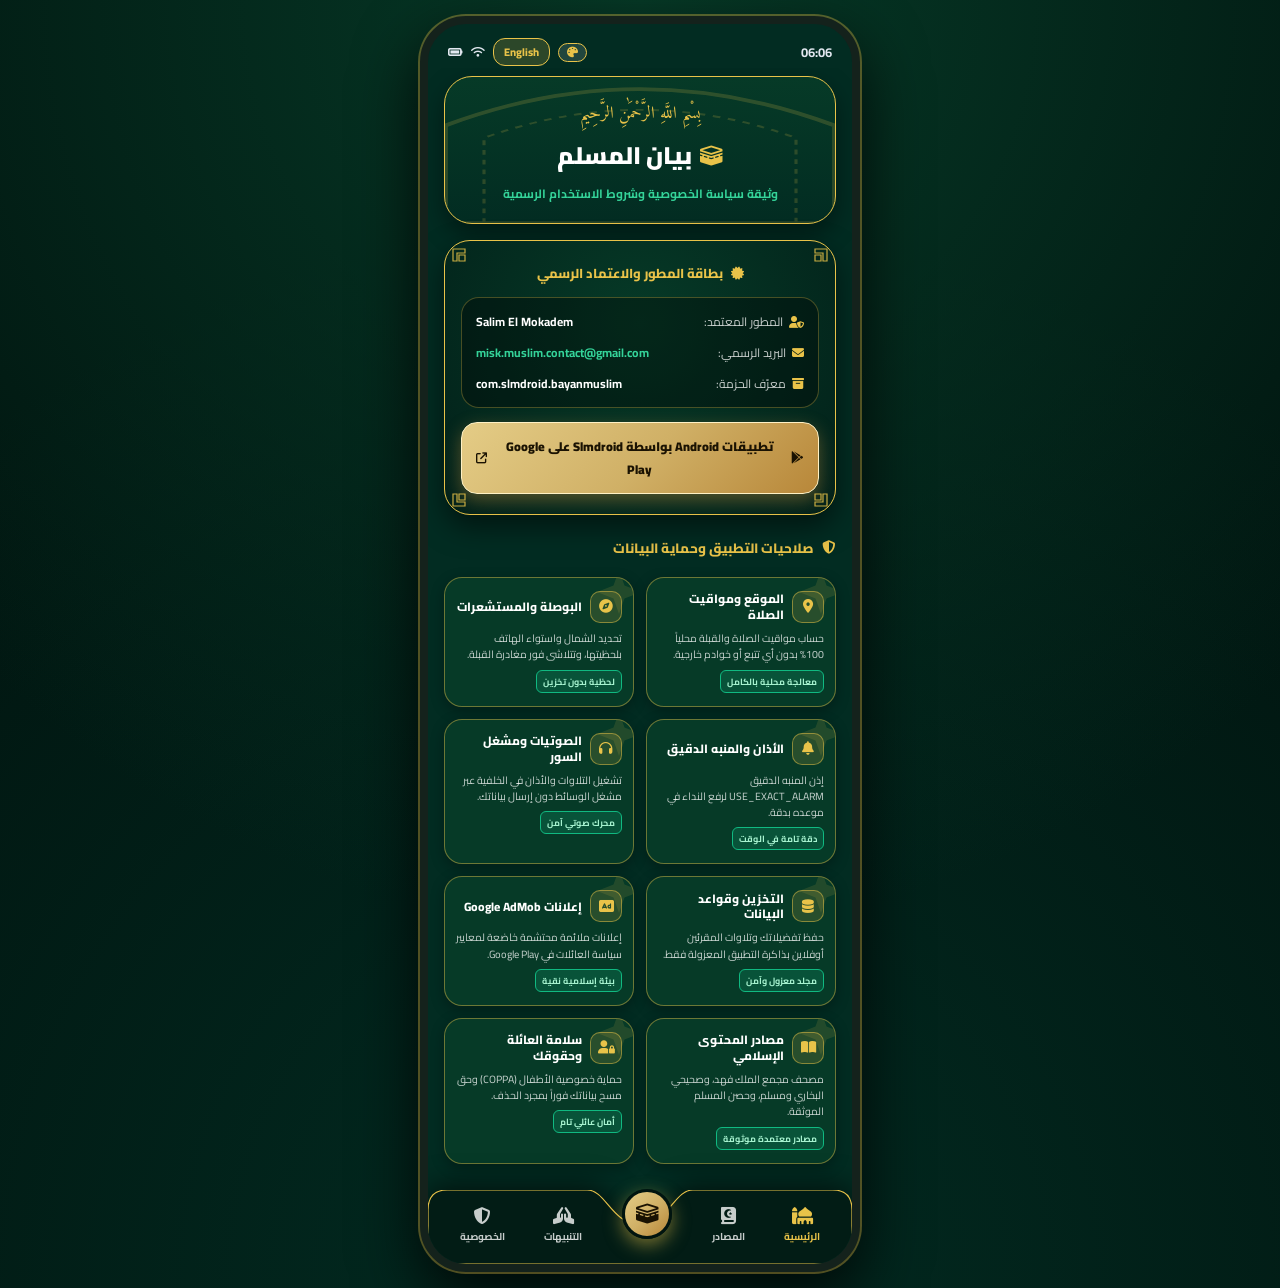
==== bayanmuslim/index.html @ 466c5a82 "Create index.html" ====
<!DOCTYPE html>
<html lang="ar" dir="rtl">
<head>
  <meta charset="UTF-8">
  <meta name="viewport" content="width=device-width, initial-scale=1.0, maximum-scale=1.0, user-scalable=no">
  <title>بيان المسلم - سياسة الخصوصية الرسمية | Bayan Muslim Privacy Policy</title>
  
  <!-- بيانات زاحف جوجل وأدموب المخفية رسمياً -->
  <meta name="google-site-verification" content="google.com, pub-4098081179037072, DIRECT, f08c47fec0942fa0">
  <meta name="app-ads" content="google.com, pub-4098081179037072, DIRECT, f08c47fec0942fa0">

  <!-- الخطوط الرسمية -->
  <link rel="preconnect" href="https://fonts.googleapis.com">
  <link rel="preconnect" href="https://fonts.gstatic.com" crossorigin>
  <link href="https://fonts.googleapis.com/css2?family=Amiri:wght@400;700&family=Cairo:wght@400;600;700;800;900&family=Outfit:wght@400;600;700;800&display=swap" rel="stylesheet">
  <link rel="stylesheet" href="https://cdnjs.cloudflare.com/ajax/libs/font-awesome/6.4.0/css/all.min.css">

  <style>
    /* 🌟 مصفوفة ثيمات تطبيق بيان المسلم 🌟 */
    :root {
      --bg-dark: #022C22;
      --container-bg: #063A27;
      --accent: #10B981;
      --accent-light: #34D399;
      --gold: #e9c349;
      --gold-dark: #b88739;
      --gold-gradient: linear-gradient(135deg, #E4CC86 0%, #D0B066 52%, #B88739 100%);
      --text-main: #FFFFFF;
      --text-muted: rgba(255, 255, 255, 0.78);
      --font-cairo: 'Cairo', sans-serif;
      --font-amiri: 'Amiri', serif;
    }

    body.theme-blue {
      --bg-dark: #011627;
      --container-bg: #012a4a;
      --accent: #3B82F6;
      --accent-light: #60A5FA;
    }
    body.theme-purple {
      --bg-dark: #1a0b2e;
      --container-bg: #2d1b4e;
      --accent: #8B5CF6;
      --accent-light: #A78BFA;
    }
    body.theme-rose {
      --bg-dark: #2d0a16;
      --container-bg: #4a1528;
      --accent: #F43F5E;
      --accent-light: #FB7185;
    }
    body.theme-turquoise {
      --bg-dark: #002b2b;
      --container-bg: #004040;
      --accent: #06B6D4;
      --accent-light: #22D3EE;
    }
    body.theme-ruby {
      --bg-dark: #1a0505;
      --container-bg: #4d0a14;
      --accent: #EF4444;
      --accent-light: #F87171;
    }

    * { box-sizing: border-box; margin: 0; padding: 0; -webkit-tap-highlight-color: transparent; }

    body {
      background-color: #01140F;
      background-image: 
        radial-gradient(circle at 50% 0%, var(--container-bg) 0%, transparent 65%),
        radial-gradient(circle at 50% 100%, var(--bg-dark) 0%, transparent 75%);
      color: var(--text-main);
      font-family: var(--font-cairo);
      min-height: 100vh;
      display: flex;
      justify-content: center;
      align-items: center;
      padding: 16px 8px;
    }

    /* إطار الهاتف المحاكي للتطبيق */
    .phone-mockup {
      width: 100%;
      max-width: 440px;
      min-height: 920px;
      background: var(--bg-dark);
      border-radius: 46px;
      border: 8px solid #14221C;
      box-shadow: 0 0 0 2px rgba(233, 195, 73, 0.35), 0 25px 65px rgba(0, 0, 0, 0.85);
      display: flex;
      flex-direction: column;
      position: relative;
      overflow: hidden;
    }

    /* شريط الحالة العلوي */
    .status-bar {
      height: 44px;
      padding: 12px 20px 0 20px;
      display: flex;
      justify-content: space-between;
      align-items: center;
      font-size: 13px;
      font-weight: 700;
      color: #E2E8F0;
      z-index: 50;
    }

    .status-actions {
      display: flex;
      gap: 8px;
      align-items: center;
    }

    /* منتقي الثيمات التفاعلي */
    .theme-picker-btn {
      background: rgba(255, 255, 255, 0.12);
      border: 1px solid var(--gold);
      color: var(--gold);
      border-radius: 12px;
      padding: 3px 8px;
      font-size: 11px;
      cursor: pointer;
      display: flex;
      align-items: center;
      gap: 4px;
    }

    .theme-dropdown {
      position: absolute;
      top: 48px;
      left: 20px;
      background: rgba(0, 0, 0, 0.92);
      border: 1px solid var(--gold);
      border-radius: 16px;
      padding: 10px;
      display: none;
      grid-template-columns: repeat(3, 1fr);
      gap: 8px;
      z-index: 99;
      box-shadow: 0 8px 20px rgba(0,0,0,0.7);
    }

    .theme-dot {
      width: 28px;
      height: 28px;
      border-radius: 14px;
      cursor: pointer;
      border: 2px solid transparent;
    }
    .theme-dot.active { border-color: #FFF; box-shadow: 0 0 8px #FFF; }

    /* زر تبديل اللغة */
    .lang-pill-btn {
      background: rgba(233, 195, 73, 0.18);
      border: 1px solid var(--gold);
      color: var(--gold);
      font-family: inherit;
      font-size: 11px;
      font-weight: 800;
      padding: 3px 10px;
      border-radius: 12px;
      cursor: pointer;
    }

    /* المحتوى القابل للتمرير */
    .app-scroll-body {
      flex: 1;
      overflow-y: auto;
      padding: 8px 16px 100px 16px;
      display: flex;
      flex-direction: column;
      gap: 16px;
      scrollbar-width: none;
    }
    .app-scroll-body::-webkit-scrollbar { display: none; }

    /* 🕌 1. هيدر المحراب الإسلامي 🕌 */
    .mihrab-header {
      width: 100%;
      background: linear-gradient(180deg, var(--container-bg) 0%, rgba(2, 44, 34, 0.95) 100%);
      border: 1.5px solid var(--gold);
      border-radius: 28px;
      padding: 22px 14px 18px 14px;
      position: relative;
      text-align: center;
      box-shadow: 0 10px 25px rgba(0, 0, 0, 0.4);
      overflow: hidden;
    }

    .mihrab-arch-svg {
      position: absolute;
      top: 0; left: 0; width: 100%; height: 100%;
      pointer-events: none; opacity: 0.18;
    }

    .mihrab-basmala {
      font-family: var(--font-amiri);
      font-size: 17px;
      color: var(--gold);
      margin-bottom: 4px;
    }

    .mihrab-app-title {
      font-size: 24px;
      font-weight: 900;
      color: #FFFFFF;
      display: flex;
      align-items: center;
      justify-content: center;
      gap: 8px;
    }

    .mihrab-app-title i { color: var(--gold); font-size: 20px; }
    .mihrab-subtitle { font-size: 12px; color: var(--accent-light); font-weight: 700; margin-top: 4px; }

    /* 🌟 2. بطاقة المطور المركزية الفخمة 🌟 */
    .central-prayer-card {
      width: 100%;
      background: radial-gradient(circle at 50% 30%, var(--container-bg) 0%, rgba(2, 32, 25, 0.98) 100%);
      border: 1.8px solid var(--gold);
      border-radius: 26px;
      padding: 20px 16px;
      position: relative;
      box-shadow: 0 12px 28px rgba(0, 0, 0, 0.5);
    }

    .corner-ornament {
      position: absolute; width: 24px; height: 24px;
      fill: none; stroke: var(--gold); stroke-width: 1.2; opacity: 0.85;
    }
    .c-top-left { top: 6px; left: 6px; }
    .c-top-right { top: 6px; right: 6px; transform: scaleX(-1); }
    .c-bot-left { bottom: 6px; left: 6px; transform: scaleY(-1); }
    .c-bot-right { bottom: 6px; right: 6px; transform: scale(-1); }

    .central-badge-title {
      display: flex; align-items: center; justify-content: center;
      gap: 8px; color: var(--gold); font-size: 13px; font-weight: 800; margin-bottom: 12px;
    }

    .dev-details-list {
      background: rgba(0, 0, 0, 0.32);
      border: 1px solid rgba(233, 195, 73, 0.3);
      border-radius: 18px;
      padding: 12px 14px;
      display: flex; flex-direction: column; gap: 8px; margin-bottom: 14px;
    }

    .dev-item-row { display: flex; justify-content: space-between; align-items: center; font-size: 12px; }
    .dev-item-label { color: var(--text-muted); display: flex; align-items: center; gap: 6px; }
    .dev-item-label i { color: var(--gold); }
    .dev-item-value { color: #FFFFFF; font-weight: 700; direction: ltr; }
    .dev-item-value a { color: var(--accent-light); text-decoration: none; }

    /* زر المتجر الذهبي المعتمد */
    .gold-store-button {
      display: flex; align-items: center; justify-content: center; gap: 8px;
      background: var(--gold-gradient); color: #1A1202; text-decoration: none;
      font-size: 12.5px; font-weight: 900; padding: 12px 14px; border-radius: 16px;
      box-shadow: 0 6px 18px rgba(184, 135, 57, 0.45); border: 1px solid #FFF1C5;
      text-align: center;
    }
    .gold-store-button:hover { transform: translateY(-2px); }

    /* 🌟 3. شبكة بطاقات الصلوات الشاملة (8 بطاقات متخصصة) 🌟 */
    .section-headline {
      font-size: 13.5px; font-weight: 800; color: var(--gold);
      display: flex; align-items: center; gap: 8px; margin-top: 4px;
    }

    .prayer-cards-grid {
      display: grid;
      grid-template-columns: repeat(2, 1fr);
      gap: 12px;
    }

    .prayer-policy-tile {
      background: var(--container-bg);
      border: 1.2px solid rgba(233, 195, 73, 0.45);
      border-radius: 18px;
      padding: 13px 11px;
      display: flex; flex-direction: column; gap: 7px;
      position: relative; box-shadow: 0 4px 14px rgba(0, 0, 0, 0.3);
      cursor: pointer; overflow: hidden;
    }
    .prayer-policy-tile:hover { border-color: var(--gold); transform: translateY(-2px); }

    .tile-arabic-star {
      position: absolute; top: -8px; right: -8px; width: 44px; height: 44px;
      opacity: 0.12; pointer-events: none;
    }

    .tile-header { display: flex; align-items: center; gap: 8px; }

    .tile-icon-frame {
      width: 32px; height: 32px; border-radius: 10px;
      background: rgba(233, 195, 73, 0.15); border: 1px solid rgba(233, 195, 73, 0.5);
      display: flex; align-items: center; justify-content: center;
      color: var(--gold); font-size: 13.5px; flex-shrink: 0;
    }

    .tile-title { font-size: 12px; font-weight: 800; color: #FFFFFF; line-height: 1.3; }
    .tile-desc { font-size: 10.5px; color: var(--text-muted); line-height: 1.55; }

    .tile-status-badge {
      align-self: flex-start; background: rgba(16, 185, 129, 0.2);
      border: 0.8px solid var(--accent); color: #A7F3D0;
      font-size: 9px; font-weight: 700; padding: 2px 6px; border-radius: 6px;
    }

    /* 🕌 4. شريط التنقل السفلي المقوس الفخم 🕌 */
    .curved-bottom-bar-wrapper {
      position: absolute; bottom: 0; left: 0; width: 100%; height: 74px;
      z-index: 40; pointer-events: auto;
    }

    .curved-tab-svg {
      position: absolute; bottom: 0; left: 0; width: 100%; height: 74px;
      filter: drop-shadow(0 -4px 14px rgba(0, 0, 0, 0.6));
    }

    .tab-items-container {
      position: absolute; bottom: 0; left: 0; width: 100%; height: 74px;
      display: flex; justify-content: space-around; align-items: center; padding: 0 12px;
    }

    .tab-btn {
      display: flex; flex-direction: column; align-items: center; gap: 3px;
      color: var(--text-muted); text-decoration: none; font-size: 10px; font-weight: 700; cursor: pointer;
    }
    .tab-btn i { font-size: 17px; }
    .tab-btn.active { color: var(--gold); }

    .center-elevated-tab {
      width: 50px; height: 50px; border-radius: 25px;
      background: var(--gold-gradient); border: 3px solid #01140F;
      box-shadow: 0 6px 18px rgba(233, 195, 73, 0.5);
      display: flex; align-items: center; justify-content: center;
      color: #1A1202; font-size: 20px; margin-top: -26px; cursor: pointer;
    }

    /* النافذة المنبثقة التفصيلية (Sheet Modal) */
    .policy-modal-overlay {
      position: absolute; top: 0; left: 0; width: 100%; height: 100%;
      background: rgba(0, 0, 0, 0.78); backdrop-filter: blur(8px);
      z-index: 60; display: none; align-items: flex-end; padding: 12px;
    }

    .policy-modal-sheet {
      width: 100%; background: var(--bg-dark);
      border: 1.5px solid var(--gold); border-radius: 26px; padding: 22px 18px;
      max-height: 82%; overflow-y: auto; box-shadow: 0 -10px 30px rgba(0, 0, 0, 0.85);
      position: relative;
    }

    .modal-close-btn {
      position: absolute; top: 14px; left: 14px;
      background: rgba(255, 255, 255, 0.12); border: none; color: #FFF;
      width: 30px; height: 30px; border-radius: 15px; cursor: pointer;
      display: flex; align-items: center; justify-content: center;
    }

    .modal-title { font-size: 15px; font-weight: 800; color: var(--gold); margin-bottom: 12px; display: flex; align-items: center; gap: 8px; }
    .modal-text { font-size: 12.5px; color: #E2E8F0; line-height: 1.85; }
    .modal-text ul { margin: 8px 16px; display: flex; flex-direction: column; gap: 6px; }

    /* وضع اللغة الإنجليزية */
    body.en-mode { direction: ltr; font-family: 'Outfit', sans-serif; }
    body.en-mode .mihrab-basmala { display: none; }
    body.en-mode .modal-close-btn { left: auto; right: 14px; }
  </style>
</head>
<body>

  <!-- 🔒 سطر تحقق Google AdMob المخفي برمجياً عن الزوار ومتاح لزاحف جوجل 🔒 -->
  <div id="app-ads-verification" style="display:none;" aria-hidden="true" tabindex="-1">
    google.com, pub-4098081179037072, DIRECT, f08c47fec0942fa0
  </div>

  <!-- 📱 إطار التطبيق المحاكي للشاشة الرئيسية 📱 -->
  <div class="phone-mockup">

    <!-- شريط الحالة (Status Bar) مع منتقي الثيمات وزر اللغة -->
    <div class="status-bar">
      <span id="currentTime">12:00</span>
      
      <div class="status-actions">
        <!-- منتقي الثيمات التفاعلي -->
        <button class="theme-picker-btn" onclick="toggleThemeDropdown(event)" title="تغيير الثيم">
          <i class="fa-solid fa-palette"></i>
        </button>

        <div class="theme-dropdown" id="themeDropdown">
          <div class="theme-dot active" style="background:#063A27;" onclick="setTheme('emerald')" title="الزمردي"></div>
          <div class="theme-dot" style="background:#012a4a;" onclick="setTheme('blue')" title="الأزرق"></div>
          <div class="theme-dot" style="background:#2d1b4e;" onclick="setTheme('purple')" title="البنفسجي"></div>
          <div class="theme-dot" style="background:#4a1528;" onclick="setTheme('rose')" title="الوردي"></div>
          <div class="theme-dot" style="background:#004040;" onclick="setTheme('turquoise')" title="الفيروزي"></div>
          <div class="theme-dot" style="background:#7a101c;" onclick="setTheme('ruby')" title="الياقوتي"></div>
        </div>

        <button class="lang-pill-btn" onclick="toggleLanguage()">
          <span id="langBtnText">English</span>
        </button>

        <i class="fa-solid fa-wifi" style="font-size: 11px;"></i>
        <i class="fa-solid fa-battery-full" style="font-size: 13px;"></i>
      </div>
    </div>

    <!-- جسم التطبيق القابل للتمرير -->
    <div class="app-scroll-body">

      <!-- 🕌 1. المحراب الإسلامي الشريف في الأعلى 🕌 -->
      <section class="mihrab-header">
        <svg class="mihrab-arch-svg" viewBox="0 0 100 60" preserveAspectRatio="none">
          <path d="M 0,60 L 0,20 Q 50,-10 100,20 L 100,60 Z" fill="none" stroke="#e9c349" stroke-width="1.5" />
          <path d="M 10,60 L 10,25 Q 50,2 90,25 L 90,60 Z" fill="none" stroke="#e9c349" stroke-width="0.8" stroke-dasharray="2,2" />
        </svg>
        <div class="mihrab-basmala">بِسْمِ اللَّهِ الرَّحْمَٰنِ الرَّحِيمِ</div>
        <h1 class="mihrab-app-title">
          <i class="fa-solid fa-kaaba"></i>
          <span data-key="appName">بيان المسلم</span>
        </h1>
        <div class="mihrab-subtitle" data-key="policyLabel">وثيقة سياسة الخصوصية وشروط الاستخدام الرسمية</div>
      </section>

      <!-- 🌟 2. البطاقة المركزية (تصميم بطاقة الصلاة المركزية بالتطبيق) 🌟 -->
      <section class="central-prayer-card">
        <svg class="corner-ornament c-top-left" viewBox="0 0 24 24"><path d="M2,2 L14,2 L14,6 L6,6 L6,14 L2,14 Z M8,8 L14,8 L14,14 L8,14 Z"/></svg>
        <svg class="corner-ornament c-top-right" viewBox="0 0 24 24"><path d="M2,2 L14,2 L14,6 L6,6 L6,14 L2,14 Z M8,8 L14,8 L14,14 L8,14 Z"/></svg>
        <svg class="corner-ornament c-bot-left" viewBox="0 0 24 24"><path d="M2,2 L14,2 L14,6 L6,6 L6,14 L2,14 Z M8,8 L14,8 L14,14 L8,14 Z"/></svg>
        <svg class="corner-ornament c-bot-right" viewBox="0 0 24 24"><path d="M2,2 L14,2 L14,6 L6,6 L6,14 L2,14 Z M8,8 L14,8 L14,14 L8,14 Z"/></svg>

        <div class="central-badge-title">
          <i class="fa-solid fa-certificate"></i>
          <span data-key="devCardTitle">بطاقة المطور والاعتماد الرسمي</span>
        </div>

        <div class="dev-details-list">
          <div class="dev-item-row">
            <span class="dev-item-label"><i class="fa-solid fa-user-shield"></i> <span data-key="devLabel">المطور المعتمد:</span></span>
            <span class="dev-item-value">Salim El Mokadem</span>
          </div>
          <div class="dev-item-row">
            <span class="dev-item-label"><i class="fa-solid fa-envelope"></i> <span data-key="mailLabel">البريد الرسمي:</span></span>
            <span class="dev-item-value"><a href="mailto:misk.muslim.contact@gmail.com">misk.muslim.contact@gmail.com</a></span>
          </div>
          <div class="dev-item-row">
            <span class="dev-item-label"><i class="fa-solid fa-box-archive"></i> <span data-key="pkgLabel">معرّف الحزمة:</span></span>
            <span class="dev-item-value">com.slmdroid.bayanmuslim</span>
          </div>
        </div>

        <!-- رابط متجر Play بالنص الصريح المطلوب ليوجه للمتجر -->
        <a href="https://play.google.com/store/apps/developer?id=Slmdroid" target="_blank" rel="noopener noreferrer" class="gold-store-button">
          <i class="fa-brands fa-google-play"></i>
          <span data-key="storeBtnText">تطبيقات Android بواسطة Slmdroid على Google Play</span>
          <i class="fa-solid fa-arrow-up-right-from-square" style="font-size: 11px;"></i>
        </a>
      </section>

      <!-- 🌟 3. شبكة بطاقات الصلوات الشاملة (8 بطاقات متخصصة) 🌟 -->
      <div class="section-headline">
        <i class="fa-solid fa-shield-halved"></i>
        <span data-key="policyGridTitle">صلاحيات التطبيق وحماية البيانات</span>
      </div>

      <div class="prayer-cards-grid">

        <!-- بطاقة 1: الموقع ومواقيت الصلاة -->
        <div class="prayer-policy-tile" onclick="openPolicyModal('location')">
          <svg class="tile-arabic-star" viewBox="0 0 40 40"><polygon points="20,0 25,14 40,20 25,26 20,40 15,26 0,20 15,14" fill="#e9c349"/></svg>
          <div class="tile-header">
            <div class="tile-icon-frame"><i class="fa-solid fa-location-dot"></i></div>
            <div class="tile-title" data-key="cardLocTitle">الموقع ومواقيت الصلاة</div>
          </div>
          <p class="tile-desc" data-key="cardLocDesc">حساب مواقيت الصلاة والقبلة محلياً 100% بدون أي تتبع أو خوادم خارجية.</p>
          <span class="tile-status-badge" data-key="badgeNoTracking">معالجة محلية بالكامل</span>
        </div>

        <!-- بطاقة 2: البوصلة ومستشعرات الحركة -->
        <div class="prayer-policy-tile" onclick="openPolicyModal('sensors')">
          <svg class="tile-arabic-star" viewBox="0 0 40 40"><polygon points="20,0 25,14 40,20 25,26 20,40 15,26 0,20 15,14" fill="#e9c349"/></svg>
          <div class="tile-header">
            <div class="tile-icon-frame"><i class="fa-solid fa-compass"></i></div>
            <div class="tile-title" data-key="cardSensTitle">البوصلة والمستشعرات</div>
          </div>
          <p class="tile-desc" data-key="cardSensDesc">تحديد الشمال واستواء الهاتف بلحظيتها، وتتلاشى فور مغادرة القبلة.</p>
          <span class="tile-status-badge" data-key="badgeNoStorage">لحظية بدون تخزين</span>
        </div>

        <!-- بطاقة 3: الأذان والتنبيهات الدقيقة -->
        <div class="prayer-policy-tile" onclick="openPolicyModal('alarms')">
          <svg class="tile-arabic-star" viewBox="0 0 40 40"><polygon points="20,0 25,14 40,20 25,26 20,40 15,26 0,20 15,14" fill="#e9c349"/></svg>
          <div class="tile-header">
            <div class="tile-icon-frame"><i class="fa-solid fa-bell"></i></div>
            <div class="tile-title" data-key="cardAlarmTitle">الأذان والمنبه الدقيق</div>
          </div>
          <p class="tile-desc" data-key="cardAlarmDesc">إذن المنبه الدقيق USE_EXACT_ALARM لرفع النداء في موعده بدقة.</p>
          <span class="tile-status-badge" data-key="badgeSafeAlarm">دقة تامة في الوقت</span>
        </div>

        <!-- بطاقة 4: خدمة الخلفية والصوتيات (Foreground Service) -->
        <div class="prayer-policy-tile" onclick="openPolicyModal('streaming')">
          <svg class="tile-arabic-star" viewBox="0 0 40 40"><polygon points="20,0 25,14 40,20 25,26 20,40 15,26 0,20 15,14" fill="#e9c349"/></svg>
          <div class="tile-header">
            <div class="tile-icon-frame"><i class="fa-solid fa-headphones"></i></div>
            <div class="tile-title" data-key="cardStreamTitle">الصوتيات ومشغل السور</div>
          </div>
          <p class="tile-desc" data-key="cardStreamDesc">تشغيل التلاوات والأذان في الخلفية عبر مشغل الوسائط دون إرسال بياناتك.</p>
          <span class="tile-status-badge" data-key="badgeMediaSafe">محرك صوتي آمن</span>
        </div>

        <!-- بطاقة 5: التخزين المحلي والتلاوات أوفلاين -->
        <div class="prayer-policy-tile" onclick="openPolicyModal('storage')">
          <svg class="tile-arabic-star" viewBox="0 0 40 40"><polygon points="20,0 25,14 40,20 25,26 20,40 15,26 0,20 15,14" fill="#e9c349"/></svg>
          <div class="tile-header">
            <div class="tile-icon-frame"><i class="fa-solid fa-database"></i></div>
            <div class="tile-title" data-key="cardStorageTitle">التخزين وقواعد البيانات</div>
          </div>
          <p class="tile-desc" data-key="cardStorageDesc">حفظ تفضيلاتك وتلاوات المقرئين أوفلاين بذاكرة التطبيق المعزولة فقط.</p>
          <span class="tile-status-badge" data-key="badgeSandboxed">مجلد معزول وآمن</span>
        </div>

        <!-- بطاقة 6: إعلانات AdMob وسياسة العائلات -->
        <div class="prayer-policy-tile" onclick="openPolicyModal('admob')">
          <svg class="tile-arabic-star" viewBox="0 0 40 40"><polygon points="20,0 25,14 40,20 25,26 20,40 15,26 0,20 15,14" fill="#e9c349"/></svg>
          <div class="tile-header">
            <div class="tile-icon-frame"><i class="fa-solid fa-rectangle-ad"></i></div>
            <div class="tile-title" data-key="cardAdmobTitle">إعلانات Google AdMob</div>
          </div>
          <p class="tile-desc" data-key="cardAdmobDesc">إعلانات ملائمة محتشمة خاضعة لمعايير سياسة العائلات في Google Play.</p>
          <span class="tile-status-badge" data-key="badgeAdSafe">بيئة إسلامية نقية</span>
        </div>

        <!-- بطاقة 7: مصادر المحتوى الإسلامي والقرآن -->
        <div class="prayer-policy-tile" onclick="openPolicyModal('sources')">
          <svg class="tile-arabic-star" viewBox="0 0 40 40"><polygon points="20,0 25,14 40,20 25,26 20,40 15,26 0,20 15,14" fill="#e9c349"/></svg>
          <div class="tile-header">
            <div class="tile-icon-frame"><i class="fa-solid fa-book-open"></i></div>
            <div class="tile-title" data-key="cardSourceTitle">مصادر المحتوى الإسلامي</div>
          </div>
          <p class="tile-desc" data-key="cardSourceDesc">مصحف مجمع الملك فهد، وصحيحي البخاري ومسلم، وحصن المسلم الموثقة.</p>
          <span class="tile-status-badge" data-key="badgeVerified">مصادر معتمدة موثوقة</span>
        </div>

        <!-- بطاقة 8: أمان الأطفال وسلامة العائلة (COPPA & GDPR) -->
        <div class="prayer-policy-tile" onclick="openPolicyModal('privacy')">
          <svg class="tile-arabic-star" viewBox="0 0 40 40"><polygon points="20,0 25,14 40,20 25,26 20,40 15,26 0,20 15,14" fill="#e9c349"/></svg>
          <div class="tile-header">
            <div class="tile-icon-frame"><i class="fa-solid fa-user-lock"></i></div>
            <div class="tile-title" data-key="cardCoppaTitle">سلامة العائلة وحقوقك</div>
          </div>
          <p class="tile-desc" data-key="cardCoppaDesc">حماية خصوصية الأطفال (COPPA) وحق مسح بياناتك فوراً بمجرد الحذف.</p>
          <span class="tile-status-badge" data-key="badgeCoppa">أمان عائلي تام</span>
        </div>

      </div>

    </div>

    <!-- 🕌 4. شريط التنقل السفلي المقوس (Bottom Navigation Bar) 🕌 -->
    <div class="curved-bottom-bar-wrapper">
      <svg class="curved-tab-svg" viewBox="0 0 440 74" preserveAspectRatio="none">
        <path d="M 0,20 Q 0,0 20,0 L 165,0 C 185,0 190,34 220,34 C 250,34 255,0 275,0 L 420,0 Q 440,0 440,20 L 440,74 L 0,74 Z" fill="#021C15" stroke="#e9c349" stroke-width="1.2" />
      </svg>
      <div class="tab-items-container">
        <div class="tab-btn active">
          <i class="fa-solid fa-mosque"></i>
          <span data-key="tabHome">الرئيسية</span>
        </div>
        <div class="tab-btn" onclick="openPolicyModal('sources')">
          <i class="fa-solid fa-book-quran"></i>
          <span data-key="tabQuran">المصادر</span>
        </div>
        
        <div class="center-elevated-tab" onclick="openPolicyModal('location')" title="اتجاه القبلة">
          <i class="fa-solid fa-kaaba"></i>
        </div>

        <div class="tab-btn" onclick="openPolicyModal('alarms')">
          <i class="fa-solid fa-hands-praying"></i>
          <span data-key="tabAthkar">التنبيهات</span>
        </div>
        <div class="tab-btn" onclick="openPolicyModal('dev')">
          <i class="fa-solid fa-shield-halved"></i>
          <span data-key="tabPolicy">الخصوصية</span>
        </div>
      </div>
    </div>

    <!-- النافذة المنبثقة التفصيلية (Sheet Modal) -->
    <div class="policy-modal-overlay" id="policyModal" onclick="closePolicyModal(event)">
      <div class="policy-modal-sheet" onclick="event.stopPropagation()">
        <button class="modal-close-btn" onclick="closePolicyModalDirect()"><i class="fa-solid fa-xmark"></i></button>
        <div class="modal-title" id="modalTitle"></div>
        <div class="modal-text" id="modalBody"></div>
      </div>
    </div>

  </div>

  <!-- سكربت التحكم باللغة والثيمات والنوافذ -->
  <script>
    function updateClock() {
      const now = new Date();
      const h = String(now.getHours()).padStart(2, '0');
      const m = String(now.getMinutes()).padStart(2, '0');
      document.getElementById('currentTime').innerText = `${h}:${m}`;
    }
    setInterval(updateClock, 1000);
    updateClock();

    function toggleThemeDropdown(e) {
      e.stopPropagation();
      const dd = document.getElementById('themeDropdown');
      dd.style.display = dd.style.display === 'grid' ? 'none' : 'grid';
    }

    document.addEventListener('click', () => {
      document.getElementById('themeDropdown').style.display = 'none';
    });

    function setTheme(themeName) {
      document.body.className = document.body.className.replace(/theme-\w+/g, '').trim();
      if (themeName !== 'emerald') {
        document.body.classList.add(`theme-${themeName}`);
      }
      document.querySelectorAll('.theme-dot').forEach(d => d.classList.remove('active'));
      event.target.classList.add('active');
    }

    // قاعدة بيانات النصوص التوضيحية التفصيلية للبطاقات
    const detailsDB = {
      ar: {
        location: {
          title: "1. صلاحية الموقع ومواقيت الصلاة (Location & GPS)",
          text: "يستخدم تطبيق 'بيان المسلم' إذن الموقع (الدقيق والتقريبي) حصرياً لحساب مواقيت الصلاة الشرعية بدقة فلكية تامة اعتماداً على إحداثيات مدينتك، وتحديد اتجاه القبلة نحو الكعبة المشرفة.<br><br><strong>الضمان الأمني:</strong> تتم كافة الحسابات الفلكية محلياً (On-Device) بنسبة 100% دون إرسال إحداثياتك لأي خادم أو تتبع مكانك أو تسجيل تاريخ تنقلاتك."
        },
        sensors: {
          title: "2. مستشعرات البوصلة والتسارع (Sensors)",
          text: "يستخدم التطبيق مستشعر المجال المغناطيسي (Magnetometer) ومستشعر التسارع (Accelerometer) فقط داخل شاشة 'بوصلة القبلة' لتوجيهك بدقة نحو مكة المكرمة وضمان استواء الهاتف أفقياً عبر النقطة الزمردية المشعة.<br><br><strong>الخصوصية:</strong> يتم إيقاف المستشعرات فور مغادرة شاشة القبلة ولا يتم حفظ أي بيانات ناتجة عنها."
        },
        alarms: {
          title: "3. التنبيهات الدقيقة والأذان (Exact Alarms)",
          text: "لضمان أداء الصلوات في وقتها دون تأخير، يطلب التطبيق صلاحية <code>SCHEDULE_EXACT_ALARM</code> و <code>USE_EXACT_ALARM</code> لجدولة نداء الأذان وأذكار الصباح والمساء بدقة ثانية في موعدها حتى لو كان الهاتف في وضع قفل الشاشة أو توفير الطاقة (Doze Mode). يمكنك كتم أو تفعيل صوت أي أذان وتخصيصه بسهولة."
        },
        streaming: {
          title: "4. مشغل الصوتيات وخدمة الخلفية (Audio & Foreground)",
          text: "يستخدم التطبيق خدمة التشغيل في الواجهة الأمامية (Foreground Service) لمحرك الصوت، مما يتيح لك مواصلة الاستماع إلى تلاوات القرآن الكريم وإذاعات القرآن الكريم بسلاسة أثناء تصفحك لتطبيقات أخرى أو إغلاق الشاشة.<br><br><strong>الشفافية:</strong> لا يرسل مشغل الصوت أي بيانات تعريفية لجهازك إلى خوادم البث الصوتي."
        },
        storage: {
          title: "5. التخزين المحلي والتلاوات أوفلاين (Local Storage)",
          text: "يعتمد تطبيقنا على بنية التخزين المحلي (Offline-First)؛ تُحفظ قواعد بيانات القرآن الكريم، الأحاديث، وتفضيلات المستخدم (المدينة، الثيم، الورد) داخل ذاكرة الهاتف عبر SQLite و AsyncStorage.<br><br>عند تحميل سور القرآن للاستماع بدون إنترنت، تُحفظ في مجلد معزول خاص بالتطبيق فقط دون الوصول لملفاتك أو صورك."
        },
        admob: {
          title: "6. إعلانات Google AdMob وسياسة العائلات",
          text: "نعرض إعلانات محتشمة لتغطية تكاليف التطوير وتقديم التطبيق مجاناً لجميع المسلمين عبر شبكة Google AdMob.<br><br><strong>الالتزام الإسلامي والعائلي:</strong> جميع الإعلانات مفلترة وفق تصنيف المحتوى العائلي (Family-Safe) ومحتشمة وخالية تماماً من القمار أو المحتويات غير اللائقة، ومتوافقة 100% مع سياسات Google Play Families Policy."
        },
        sources: {
          title: "7. مصادر المحتوى الإسلامي والقرآن الكريم",
          text: "نحرص في 'بيان المسلم' على تحري الدقة الفائقة وأخذ العلم من منابعه الأصيلة:<ul><li><strong>القرآن الكريم:</strong> برواية حفص عن عاصم، بالرسم العثماني المعتمد من مجمع الملك فهد لطباعة المصحف الشريف.</li><li><strong>الأحاديث النبوية:</strong> صحيحي البخاري ومسلم المعتمدة سنداً ومتناً.</li><li><strong>الأذكار والأدعية:</strong> حصن المسلم من أذكار الكتاب والسنة للشيخ سعيد بن علي بن وهف القحطاني.</li><li><strong>تلاوات القرآن:</strong> من مصادر صوتية إسلامية موثوقة (شبكة MP3Quran).</li></ul>"
        },
        privacy: {
          title: "8. سلامة الأطفال وحقوق المستخدم (COPPA & GDPR)",
          text: "تطبيق بيان المسلم آمن لجميع أفراد العائلة من مختلف الأعمار، ولا يجمع عن علم أي معلومات من الأطفال دون 13 عاماً امتثالاً لقانون حماية خصوصية الأطفال (COPPA).<br><br><strong>حقوقك (GDPR):</strong> كافة بياناتك وتفضيلاتك مخزنة محلياً بيدك؛ يمكنك محوها فوراً بنقرة زر واحدة عبر خيار 'مسح بيانات التطبيق' من إعدادات هاتفك أو بإلغاء التثبيت."
        },
        dev: {
          title: "بيانات المطور والتواصل الرسمي",
          text: "<strong>المطور المعتمد:</strong> Salim El Mokadem<br><strong>البريد الرسمي للتواصل:</strong> <a href='mailto:misk.muslim.contact@gmail.com' style='color:#34D399;'>misk.muslim.contact@gmail.com</a><br><strong>متجر المطور على Google Play:</strong> تطبيقات Android بواسطة Slmdroid.<br><br>نحن نرحب بأي استفسار أو مقترح لتطوير التطبيق وخدمة كتاب الله."
        }
      },
      en: {
        location: {
          title: "1. Location Permission & Prayer Times",
          text: "Bayan Muslim accesses precise and approximate location exclusively to calculate accurate astronomical prayer times and the Qibla azimuth toward Mecca.<br><br><strong>Security Guarantee:</strong> All calculations are executed 100% locally on your phone hardware. Location data is never uploaded, tracked, logged, or shared with external servers."
        },
        sensors: {
          title: "2. Compass & Accelerometer Sensors",
          text: "Magnetometer and Accelerometer hardware sensors are activated only inside the Qibla Compass interface to identify magnetic North and verify the phone is held flat via the emerald leveler.<br><br><strong>Zero Retention:</strong> Sensors are terminated immediately upon exiting the compass screen."
        },
        alarms: {
          title: "3. Exact Alarms & Punctual Adhan",
          text: "To ensure you never miss prayers, the app utilizes <code>SCHEDULE_EXACT_ALARM</code> and <code>USE_EXACT_ALARM</code> permissions to trigger Adhan calls and Athkar reminders at the exact second, even when the device is locked or in battery-saving sleep mode."
        },
        streaming: {
          title: "4. Audio Streaming & Foreground Playback",
          text: "The application uses Foreground Service playback to let you listen to Quran recitations and Islamic radios seamlessly while using other apps or with the screen off.<br><br><strong>Privacy:</strong> No personal or device identifiers are sent to audio streaming servers."
        },
        storage: {
          title: "5. Local Storage & Offline Audio Cache",
          text: "Built with an Offline-First architecture, user preferences (selected city, theme, khatmah progress) are stored locally using SQLite and AsyncStorage.<br><br>Downloaded Quran recitations are saved strictly in the app's sandboxed private storage without accessing your personal photos or files."
        },
        admob: {
          title: "6. Google AdMob & Family-Safe Ads",
          text: "Respectful ads are displayed through Google AdMob to keep this app free for Muslims worldwide.<br><br><strong>Family Compliance:</strong> All ads are strictly filtered to G-rated (Family-Safe) content, completely prohibiting gambling, dating, or inappropriate content, in 100% compliance with Google Play Families Policy."
        },
        sources: {
          title: "7. Islamic Content Sources & Authenticity",
          text: "We ensure authentic religious data from premier Islamic sources:<ul><li><strong>Holy Quran:</strong> Hafs recitation, Uthman Taha calligraphy from the King Fahd Complex for Printing the Holy Quran.</li><li><strong>Hadith:</strong> Authentic Sahih Al-Bukhari and Sahih Muslim collections.</li><li><strong>Adhkar:</strong> Fortress of the Muslim (Hisn Al-Muslim).</li><li><strong>Audio:</strong> Trusted MP3Quran recitation network.</li></ul>"
        },
        privacy: {
          title: "8. Children's Privacy & GDPR Rights",
          text: "Bayan Muslim is family-safe for all ages and strictly adheres to COPPA (Children's Online Privacy Protection Act). We do not collect information from children under 13.<br><br><strong>GDPR Rights:</strong> All your data resides locally on your phone. You can erase all data instantly by clearing app data or uninstalling the app."
        },
        dev: {
          title: "Developer Credentials & Contact",
          text: "<strong>Lead Developer:</strong> Salim El Mokadem<br><strong>Official Email:</strong> <a href='mailto:misk.muslim.contact@gmail.com' style='color:#34D399;'>misk.muslim.contact@gmail.com</a><br><strong>Google Play Store:</strong> Android Apps by Slmdroid on Google Play.<br><br>We are committed to prompt support for any privacy inquiry."
        }
      }
    };

    let currentLang = 'ar';

    function openPolicyModal(key) {
      const data = detailsDB[currentLang][key];
      if (!data) return;
      document.getElementById('modalTitle').innerHTML = data.title;
      document.getElementById('modalBody').innerHTML = data.text;
      document.getElementById('policyModal').style.display = 'flex';
    }

    function closePolicyModal(e) {
      if (e.target.id === 'policyModal') {
        document.getElementById('policyModal').style.display = 'none';
      }
    }

    function closePolicyModalDirect() {
      document.getElementById('policyModal').style.display = 'none';
    }

    function toggleLanguage() {
      currentLang = currentLang === 'ar' ? 'en' : 'ar';
      document.body.classList.toggle('en-mode', currentLang === 'en');
      document.documentElement.dir = currentLang === 'ar' ? 'rtl' : 'ltr';
      document.getElementById('langBtnText').innerText = currentLang === 'ar' ? 'English' : 'العربية';

      const strings = {
        ar: {
          appName: "بيان المسلم",
          policyLabel: "وثيقة سياسة الخصوصية وشروط الاستخدام الرسمية",
          devCardTitle: "بطاقة المطور والاعتماد الرسمي",
          devLabel: "المطور المعتمد:",
          mailLabel: "البريد الرسمي:",
          pkgLabel: "معرّف الحزمة:",
          storeBtnText: "تطبيقات Android بواسطة Slmdroid على Google Play",
          policyGridTitle: "صلاحيات التطبيق وحماية البيانات",
          cardLocTitle: "الموقع ومواقيت الصلاة",
          cardLocDesc: "حساب مواقيت الصلاة والقبلة محلياً 100% بدون أي تتبع أو خوادم خارجية.",
          badgeNoTracking: "معالجة محلية بالكامل",
          cardSensTitle: "البوصلة والمستشعرات",
          cardSensDesc: "تحديد الشمال واستواء الهاتف بلحظيتها، وتتلاشى فور مغادرة القبلة.",
          badgeNoStorage: "لحظية بدون تخزين",
          cardAlarmTitle: "الأذان والمنبه الدقيق",
          cardAlarmDesc: "إذن المنبه الدقيق USE_EXACT_ALARM لرفع النداء في موعده بدقة.",
          badgeSafeAlarm: "دقة تامة في الوقت",
          cardStreamTitle: "الصوتيات ومشغل السور",
          cardStreamDesc: "تشغيل التلاوات والأذان في الخلفية عبر مشغل الوسائط دون إرسال بياناتك.",
          badgeMediaSafe: "محرك صوتي آمن",
          cardStorageTitle: "التخزين وقواعد البيانات",
          cardStorageDesc: "حفظ تفضيلاتك وتلاوات المقرئين أوفلاين بذاكرة التطبيق المعزولة فقط.",
          badgeSandboxed: "مجلد معزول وآمن",
          cardAdmobTitle: "إعلانات Google AdMob",
          cardAdmobDesc: "إعلانات ملائمة محتشمة خاضعة لمعايير سياسة العائلات في Google Play.",
          badgeAdSafe: "بيئة إسلامية نقية",
          cardSourceTitle: "مصادر المحتوى الإسلامي",
          cardSourceDesc: "مصحف مجمع الملك فهد، وصحيحي البخاري ومسلم، وحصن المسلم الموثقة.",
          badgeVerified: "مصادر معتمدة موثوقة",
          cardCoppaTitle: "سلامة العائلة وحقوقك",
          cardCoppaDesc: "حماية خصوصية الأطفال (COPPA) وحق مسح بياناتك فوراً بمجرد الحذف.",
          badgeCoppa: "أمان عائلي تام",
          tabHome: "الرئيسية",
          tabQuran: "المصادر",
          tabAthkar: "التنبيهات",
          tabPolicy: "الخصوصية"
        },
        en: {
          appName: "Bayan Muslim",
          policyLabel: "Official Privacy Policy & Terms of Service",
          devCardTitle: "Official Developer Legal Badge",
          devLabel: "Verified Developer:",
          mailLabel: "Official Email:",
          pkgLabel: "Package ID:",
          storeBtnText: "Android Apps by Slmdroid on Google Play",
          policyGridTitle: "App Permissions & Data Protection",
          cardLocTitle: "Location & Prayer Times",
          cardLocDesc: "100% on-device local prayer times and Qibla heading with zero tracking.",
          badgeNoTracking: "100% Local Processing",
          cardSensTitle: "Compass & Sensors",
          cardSensDesc: "Live magnetic field and flat phone leveling orientation.",
          badgeNoStorage: "Zero Retention",
          cardAlarmTitle: "Exact Alarms & Adhan",
          cardAlarmDesc: "USE_EXACT_ALARM permission for punctual Adhan notifications.",
          badgeSafeAlarm: "Punctual Precision",
          cardStreamTitle: "Audio & Background Player",
          cardStreamDesc: "Foreground service for seamless recitation streaming without data collection.",
          badgeMediaSafe: "Secure Audio Engine",
          cardStorageTitle: "Storage & Databases",
          cardStorageDesc: "Offline Quran audio recitations stored in sandboxed private storage.",
          badgeSandboxed: "Sandboxed & Safe",
          cardAdmobTitle: "Google AdMob Ads",
          cardAdmobDesc: "Respectful ads compliant with Google Play Families Policies.",
          badgeAdSafe: "Islamic Safe Environment",
          cardSourceTitle: "Authentic Content Sources",
          cardSourceDesc: "King Fahd Quran complex, Sahih Bukhari & Muslim, and Hisn Al-Muslim.",
          badgeVerified: "Verified Sources",
          cardCoppaTitle: "Family Safety & Rights",
          cardCoppaDesc: "Strict COPPA adherence and instant user data deletion rights.",
          badgeCoppa: "100% Family Safe",
          tabHome: "Home",
          tabQuran: "Sources",
          tabAthkar: "Alerts",
          tabPolicy: "Privacy"
        }
      };

      const trans = strings[currentLang];
      for (const [key, val] of Object.entries(trans)) {
        const el = document.querySelector(`[data-key="${key}"]`);
        if (el) el.innerText = val;
      }
    }
  </script>
</body>
</html>
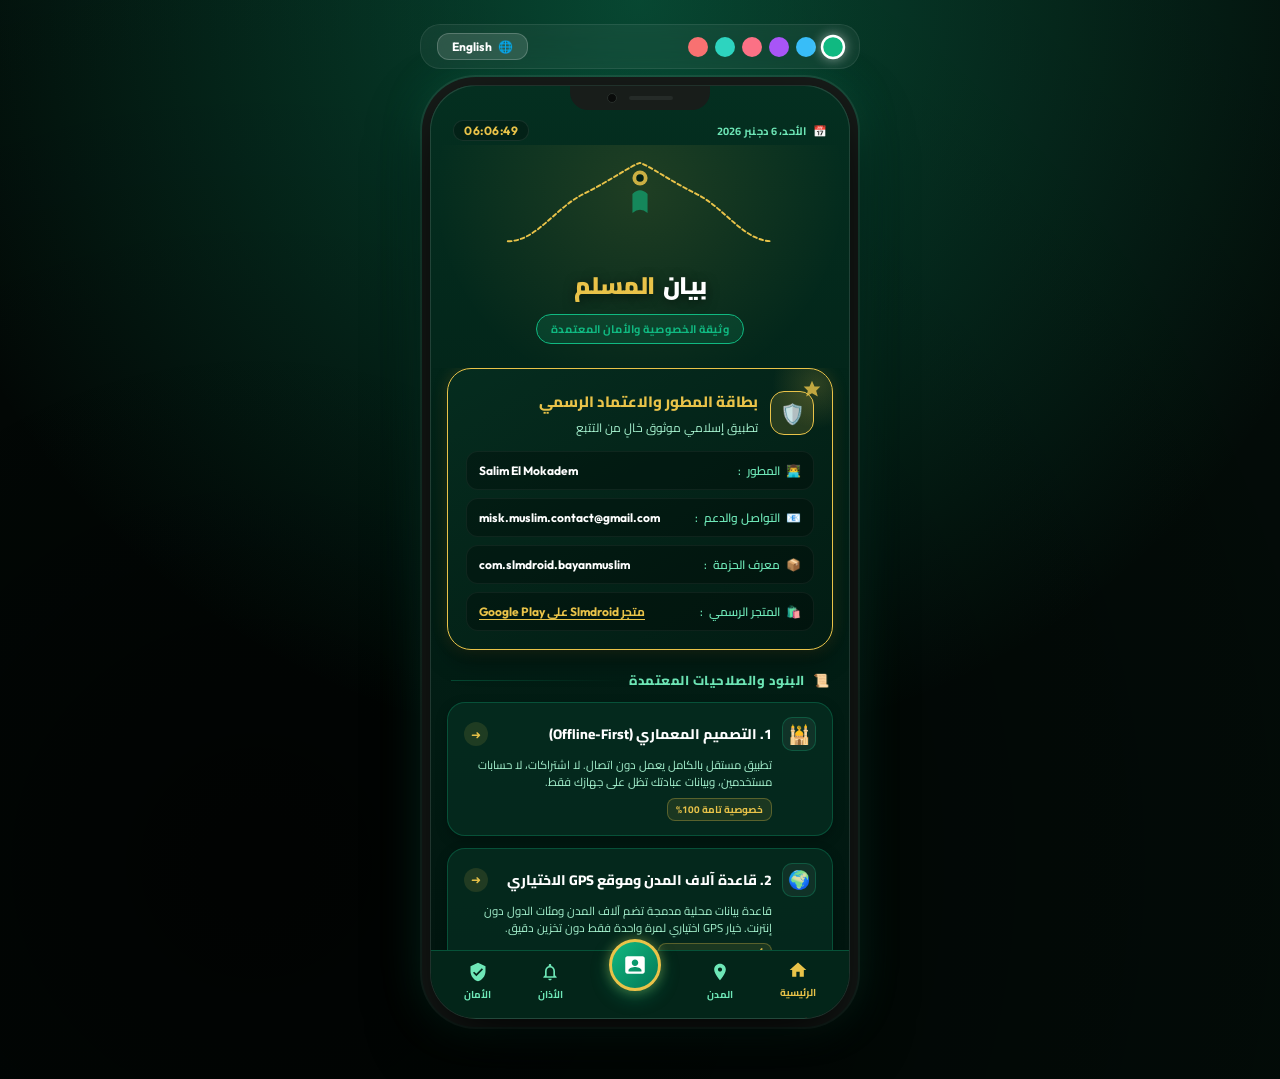
==== commit 5ee4fb44: "Update index.html" ====
--- a/bayanmuslim/index.html
+++ b/bayanmuslim/index.html
@@ -2,826 +2,1450 @@
 <html lang="ar" dir="rtl">
 <head>
   <meta charset="UTF-8">
-  <meta name="viewport" content="width=device-width, initial-scale=1.0, maximum-scale=1.0, user-scalable=no">
-  <title>بيان المسلم - سياسة الخصوصية الرسمية | Bayan Muslim Privacy Policy</title>
+  <meta name="viewport" content="width=device-width, initial-scale=1.0">
+  <title>بيان المسلم | سياسة الخصوصية وحماية البيانات - Bayan Muslim Privacy Policy</title>
   
-  <!-- بيانات زاحف جوجل وأدموب المخفية رسمياً -->
-  <meta name="google-site-verification" content="google.com, pub-4098081179037072, DIRECT, f08c47fec0942fa0">
-  <meta name="app-ads" content="google.com, pub-4098081179037072, DIRECT, f08c47fec0942fa0">
-
-  <!-- الخطوط الرسمية -->
+  <!-- SEO & Google Policy Verification Metadata -->
+  <meta name="description" content="سياسة الخصوصية وشروط الاستخدام لتطبيق بيان المسلم (Bayan Muslim). التزام تام بحماية بيانات المستخدم، والعمل دون اتصال بالإنترنت، وامتثال كامل لسياسات Google Play و AdMob.">
+  <meta name="author" content="Salim El Mokadem">
+  <meta name="robots" content="index, follow">
+  <meta name="google-site-verification" content="f08c47fec0942fa0">
+  <link rel="canonical" href="https://salimelmo.github.io/privacy-policy/bayanmuslim/">
+
+  <!-- Google Fonts: Cairo & Outfit -->
   <link rel="preconnect" href="https://fonts.googleapis.com">
   <link rel="preconnect" href="https://fonts.gstatic.com" crossorigin>
-  <link href="https://fonts.googleapis.com/css2?family=Amiri:wght@400;700&family=Cairo:wght@400;600;700;800;900&family=Outfit:wght@400;600;700;800&display=swap" rel="stylesheet">
-  <link rel="stylesheet" href="https://cdnjs.cloudflare.com/ajax/libs/font-awesome/6.4.0/css/all.min.css">
+  <link href="https://fonts.googleapis.com/css2?family=Cairo:wght@400;600;700;800;900&family=Outfit:wght@400;500;600;700&display=swap" rel="stylesheet">
 
   <style>
-    /* 🌟 مصفوفة ثيمات تطبيق بيان المسلم 🌟 */
+    /* ==========================================================================
+       THEME ENGINE & COLOR PALETTES (IDENTICAL TO BAYAN MUSLIM APP)
+       ========================================================================== */
     :root {
-      --bg-dark: #022C22;
-      --container-bg: #063A27;
-      --accent: #10B981;
-      --accent-light: #34D399;
-      --gold: #e9c349;
-      --gold-dark: #b88739;
-      --gold-gradient: linear-gradient(135deg, #E4CC86 0%, #D0B066 52%, #B88739 100%);
+      /* Theme 1: Emerald (Default) */
+      --bg-dark: #022016;
+      --bg-gradient-start: #042f20;
+      --bg-gradient-end: #01140e;
+      --primary: #10B981;
+      --primary-glow: rgba(16, 185, 129, 0.35);
+      --accent-gold: #E9C349;
+      --card-bg: rgba(6, 46, 32, 0.78);
+      --card-border: rgba(16, 185, 129, 0.28);
+      --card-border-hover: rgba(233, 195, 73, 0.6);
       --text-main: #FFFFFF;
-      --text-muted: rgba(255, 255, 255, 0.78);
-      --font-cairo: 'Cairo', sans-serif;
-      --font-amiri: 'Amiri', serif;
-    }
-
-    body.theme-blue {
+      --text-sub: #A7F3D0;
+      --text-muted: #6EE7B7;
+      --nav-bg: #032519;
+      --nav-border: rgba(16, 185, 129, 0.3);
+    }
+
+    [data-theme="blue"] {
       --bg-dark: #011627;
-      --container-bg: #012a4a;
-      --accent: #3B82F6;
-      --accent-light: #60A5FA;
-    }
-    body.theme-purple {
-      --bg-dark: #1a0b2e;
-      --container-bg: #2d1b4e;
-      --accent: #8B5CF6;
-      --accent-light: #A78BFA;
-    }
-    body.theme-rose {
-      --bg-dark: #2d0a16;
-      --container-bg: #4a1528;
-      --accent: #F43F5E;
-      --accent-light: #FB7185;
-    }
-    body.theme-turquoise {
-      --bg-dark: #002b2b;
-      --container-bg: #004040;
-      --accent: #06B6D4;
-      --accent-light: #22D3EE;
-    }
-    body.theme-ruby {
-      --bg-dark: #1a0505;
-      --container-bg: #4d0a14;
-      --accent: #EF4444;
-      --accent-light: #F87171;
-    }
-
-    * { box-sizing: border-box; margin: 0; padding: 0; -webkit-tap-highlight-color: transparent; }
+      --bg-gradient-start: #012442;
+      --bg-gradient-end: #000c17;
+      --primary: #38BDF8;
+      --primary-glow: rgba(56, 189, 248, 0.35);
+      --accent-gold: #FCD34D;
+      --card-bg: rgba(2, 38, 70, 0.8);
+      --card-border: rgba(56, 189, 248, 0.28);
+      --card-border-hover: rgba(252, 211, 77, 0.6);
+      --text-main: #FFFFFF;
+      --text-sub: #BAE6FD;
+      --text-muted: #7DD3FC;
+      --nav-bg: #011b30;
+      --nav-border: rgba(56, 189, 248, 0.3);
+    }
+
+    [data-theme="purple"] {
+      --bg-dark: #120722;
+      --bg-gradient-start: #230d42;
+      --bg-gradient-end: #0a0314;
+      --primary: #A855F7;
+      --primary-glow: rgba(168, 85, 247, 0.35);
+      --accent-gold: #FDE047;
+      --card-bg: rgba(38, 16, 72, 0.8);
+      --card-border: rgba(168, 85, 247, 0.3);
+      --card-border-hover: rgba(253, 224, 71, 0.6);
+      --text-main: #FFFFFF;
+      --text-sub: #E9D5FF;
+      --text-muted: #C084FC;
+      --nav-bg: #180a2e;
+      --nav-border: rgba(168, 85, 247, 0.3);
+    }
+
+    [data-theme="rose"] {
+      --bg-dark: #220712;
+      --bg-gradient-start: #3e0c20;
+      --bg-gradient-end: #120309;
+      --primary: #FB7185;
+      --primary-glow: rgba(251, 113, 133, 0.35);
+      --accent-gold: #FDE047;
+      --card-bg: rgba(65, 14, 35, 0.8);
+      --card-border: rgba(251, 113, 133, 0.3);
+      --card-border-hover: rgba(253, 224, 71, 0.6);
+      --text-main: #FFFFFF;
+      --text-sub: #FECDD3;
+      --text-muted: #FDA4AF;
+      --nav-bg: #290816;
+      --nav-border: rgba(251, 113, 133, 0.3);
+    }
+
+    [data-theme="turquoise"] {
+      --bg-dark: #021f24;
+      --bg-gradient-start: #043840;
+      --bg-gradient-end: #011114;
+      --primary: #2DD4BF;
+      --primary-glow: rgba(45, 212, 191, 0.35);
+      --accent-gold: #FBBF24;
+      --card-bg: rgba(4, 52, 60, 0.8);
+      --card-border: rgba(45, 212, 191, 0.3);
+      --card-border-hover: rgba(251, 191, 36, 0.6);
+      --text-main: #FFFFFF;
+      --text-sub: #CCFBF1;
+      --text-muted: #5EEAD4;
+      --nav-bg: #03282f;
+      --nav-border: rgba(45, 212, 191, 0.3);
+    }
+
+    [data-theme="ruby"] {
+      --bg-dark: #220505;
+      --bg-gradient-start: #400909;
+      --bg-gradient-end: #140202;
+      --primary: #F87171;
+      --primary-glow: rgba(248, 113, 113, 0.35);
+      --accent-gold: #FCD34D;
+      --card-bg: rgba(64, 12, 12, 0.8);
+      --card-border: rgba(248, 113, 113, 0.3);
+      --card-border-hover: rgba(252, 211, 77, 0.6);
+      --text-main: #FFFFFF;
+      --text-sub: #FEE2E2;
+      --text-muted: #FCA5A5;
+      --nav-bg: #2d0707;
+      --nav-border: rgba(248, 113, 113, 0.3);
+    }
+
+    * {
+      box-sizing: border-box;
+      margin: 0;
+      padding: 0;
+      -webkit-tap-highlight-color: transparent;
+    }
 
     body {
-      background-color: #01140F;
+      background-color: #030d09;
       background-image: 
-        radial-gradient(circle at 50% 0%, var(--container-bg) 0%, transparent 65%),
-        radial-gradient(circle at 50% 100%, var(--bg-dark) 0%, transparent 75%);
+        radial-gradient(circle at 50% 0%, var(--primary-glow) 0%, transparent 60%),
+        radial-gradient(circle at 20% 80%, rgba(0,0,0,0.8) 0%, transparent 100%);
+      font-family: 'Cairo', 'Outfit', sans-serif;
       color: var(--text-main);
-      font-family: var(--font-cairo);
       min-height: 100vh;
       display: flex;
-      justify-content: center;
-      align-items: center;
-      padding: 16px 8px;
-    }
-
-    /* إطار الهاتف المحاكي للتطبيق */
-    .phone-mockup {
+      flex-direction: column;
+      align-items: center;
+      justify-content: flex-start;
+      padding: 24px 12px 60px;
+      overflow-x: hidden;
+      transition: background 0.5s ease;
+    }
+
+    /* Top Global Controls Bar */
+    .global-toolbar {
       width: 100%;
       max-width: 440px;
-      min-height: 920px;
-      background: var(--bg-dark);
+      display: flex;
+      align-items: center;
+      justify-content: space-between;
+      margin-bottom: 16px;
+      padding: 8px 16px;
+      background: rgba(255, 255, 255, 0.05);
+      backdrop-filter: blur(14px);
+      border-radius: 20px;
+      border: 1px solid rgba(255, 255, 255, 0.08);
+      z-index: 10;
+    }
+
+    .theme-picker {
+      display: flex;
+      gap: 7px;
+    }
+
+    .theme-dot {
+      width: 20px;
+      height: 20px;
+      border-radius: 50%;
+      cursor: pointer;
+      border: 2px solid transparent;
+      transition: transform 0.25s, border-color 0.25s;
+    }
+
+    .theme-dot:hover, .theme-dot.active {
+      transform: scale(1.22);
+      border-color: #FFFFFF;
+      box-shadow: 0 0 10px rgba(255, 255, 255, 0.5);
+    }
+
+    .lang-btn {
+      background: rgba(255, 255, 255, 0.12);
+      border: 1px solid rgba(255, 255, 255, 0.2);
+      color: #FFFFFF;
+      font-family: 'Outfit', 'Cairo', sans-serif;
+      font-weight: 700;
+      font-size: 12px;
+      padding: 5px 14px;
+      border-radius: 12px;
+      cursor: pointer;
+      display: flex;
+      align-items: center;
+      gap: 6px;
+      transition: background 0.2s, transform 0.2s;
+    }
+
+    .lang-btn:hover {
+      background: var(--primary);
+      color: #01140e;
+      transform: scale(1.05);
+    }
+
+    /* Smartphone Device Shell */
+    .app-phone-container {
+      width: 100%;
+      max-width: 420px;
+      background: linear-gradient(180deg, var(--bg-gradient-start) 0%, var(--bg-dark) 50%, var(--bg-gradient-end) 100%);
       border-radius: 46px;
-      border: 8px solid #14221C;
-      box-shadow: 0 0 0 2px rgba(233, 195, 73, 0.35), 0 25px 65px rgba(0, 0, 0, 0.85);
-      display: flex;
-      flex-direction: column;
+      box-shadow: 
+        0 25px 60px rgba(0, 0, 0, 0.85),
+        0 0 0 8px #181d1a,
+        0 0 0 10px rgba(255, 255, 255, 0.08),
+        0 0 45px var(--primary-glow);
       position: relative;
       overflow: hidden;
-    }
-
-    /* شريط الحالة العلوي */
-    .status-bar {
-      height: 44px;
-      padding: 12px 20px 0 20px;
+      display: flex;
+      flex-direction: column;
+      border: 1px solid rgba(255, 255, 255, 0.12);
+      transition: all 0.5s ease;
+    }
+
+    /* Smartphone Speaker / Camera Notch */
+    .phone-notch {
+      width: 140px;
+      height: 24px;
+      background: #181d1a;
+      border-bottom-left-radius: 18px;
+      border-bottom-right-radius: 18px;
+      margin: 0 auto;
+      display: flex;
+      align-items: center;
+      justify-content: center;
+      gap: 12px;
+      position: relative;
+      z-index: 20;
+    }
+
+    .notch-camera {
+      width: 10px;
+      height: 10px;
+      border-radius: 50%;
+      background: #090b0a;
+      border: 1.5px solid #282f2b;
+    }
+
+    .notch-speaker {
+      width: 44px;
+      height: 4px;
+      border-radius: 4px;
+      background: #252b28;
+    }
+
+    /* Top Live Date & Clock Bar */
+    .live-clock-bar {
       display: flex;
       justify-content: space-between;
       align-items: center;
-      font-size: 13px;
+      padding: 10px 22px 4px;
+      font-size: 11px;
       font-weight: 700;
-      color: #E2E8F0;
-      z-index: 50;
-    }
-
-    .status-actions {
-      display: flex;
-      gap: 8px;
-      align-items: center;
-    }
-
-    /* منتقي الثيمات التفاعلي */
-    .theme-picker-btn {
-      background: rgba(255, 255, 255, 0.12);
-      border: 1px solid var(--gold);
-      color: var(--gold);
-      border-radius: 12px;
-      padding: 3px 8px;
-      font-size: 11px;
-      cursor: pointer;
-      display: flex;
-      align-items: center;
-      gap: 4px;
-    }
-
-    .theme-dropdown {
-      position: absolute;
-      top: 48px;
-      left: 20px;
-      background: rgba(0, 0, 0, 0.92);
-      border: 1px solid var(--gold);
-      border-radius: 16px;
-      padding: 10px;
-      display: none;
-      grid-template-columns: repeat(3, 1fr);
-      gap: 8px;
-      z-index: 99;
-      box-shadow: 0 8px 20px rgba(0,0,0,0.7);
-    }
-
-    .theme-dot {
-      width: 28px;
-      height: 28px;
-      border-radius: 14px;
-      cursor: pointer;
-      border: 2px solid transparent;
-    }
-    .theme-dot.active { border-color: #FFF; box-shadow: 0 0 8px #FFF; }
-
-    /* زر تبديل اللغة */
-    .lang-pill-btn {
-      background: rgba(233, 195, 73, 0.18);
-      border: 1px solid var(--gold);
-      color: var(--gold);
-      font-family: inherit;
-      font-size: 11px;
-      font-weight: 800;
-      padding: 3px 10px;
-      border-radius: 12px;
-      cursor: pointer;
-    }
-
-    /* المحتوى القابل للتمرير */
-    .app-scroll-body {
-      flex: 1;
-      overflow-y: auto;
-      padding: 8px 16px 100px 16px;
-      display: flex;
-      flex-direction: column;
-      gap: 16px;
-      scrollbar-width: none;
-    }
-    .app-scroll-body::-webkit-scrollbar { display: none; }
-
-    /* 🕌 1. هيدر المحراب الإسلامي 🕌 */
+      color: var(--text-muted);
+      letter-spacing: 0.3px;
+      z-index: 10;
+    }
+
+    .live-date-wrapper {
+      display: flex;
+      align-items: center;
+      gap: 6px;
+    }
+
+    .live-clock-pill {
+      background: rgba(0, 0, 0, 0.25);
+      border: 1px solid rgba(255, 255, 255, 0.08);
+      padding: 2px 10px;
+      border-radius: 10px;
+      color: var(--accent-gold);
+      font-family: 'Outfit', sans-serif;
+      font-weight: 700;
+      font-size: 12px;
+      letter-spacing: 0.5px;
+    }
+
+    /* Top Islamic Arch (المحراب الأندلسي) */
     .mihrab-header {
+      position: relative;
+      padding: 16px 20px 24px;
+      text-align: center;
+      background: radial-gradient(circle at 50% 20%, rgba(233, 195, 73, 0.12) 0%, transparent 75%);
+    }
+
+    .arch-svg-frame {
       width: 100%;
-      background: linear-gradient(180deg, var(--container-bg) 0%, rgba(2, 44, 34, 0.95) 100%);
-      border: 1.5px solid var(--gold);
-      border-radius: 28px;
-      padding: 22px 14px 18px 14px;
-      position: relative;
-      text-align: center;
-      box-shadow: 0 10px 25px rgba(0, 0, 0, 0.4);
-      overflow: hidden;
-    }
-
-    .mihrab-arch-svg {
-      position: absolute;
-      top: 0; left: 0; width: 100%; height: 100%;
-      pointer-events: none; opacity: 0.18;
-    }
-
-    .mihrab-basmala {
-      font-family: var(--font-amiri);
-      font-size: 17px;
-      color: var(--gold);
-      margin-bottom: 4px;
-    }
-
-    .mihrab-app-title {
+      max-height: 85px;
+      margin-bottom: 8px;
+    }
+
+    .app-brand-title {
       font-size: 24px;
       font-weight: 900;
-      color: #FFFFFF;
+      color: var(--text-main);
       display: flex;
       align-items: center;
       justify-content: center;
       gap: 8px;
-    }
-
-    .mihrab-app-title i { color: var(--gold); font-size: 20px; }
-    .mihrab-subtitle { font-size: 12px; color: var(--accent-light); font-weight: 700; margin-top: 4px; }
-
-    /* 🌟 2. بطاقة المطور المركزية الفخمة 🌟 */
-    .central-prayer-card {
+      letter-spacing: -0.5px;
+      text-shadow: 0 2px 12px rgba(0, 0, 0, 0.6);
+    }
+
+    .app-brand-title span.gold {
+      color: var(--accent-gold);
+    }
+
+    .app-subtitle-badge {
+      display: inline-block;
+      margin-top: 6px;
+      padding: 4px 14px;
+      background: rgba(16, 185, 129, 0.15);
+      border: 1px solid var(--primary);
+      border-radius: 20px;
+      font-size: 11px;
+      font-weight: 700;
+      color: var(--primary);
+      letter-spacing: 0.3px;
+    }
+
+    /* Scrollable App Body */
+    .app-scroll-content {
+      padding: 0 16px 100px;
+      overflow-y: auto;
+      max-height: 650px;
+      scrollbar-width: thin;
+      scrollbar-color: var(--primary) transparent;
+    }
+
+    .app-scroll-content::-webkit-scrollbar {
+      width: 4px;
+    }
+    .app-scroll-content::-webkit-scrollbar-thumb {
+      background: var(--primary);
+      border-radius: 10px;
+    }
+
+    /* Featured Central Prayer / Developer Card */
+    .dev-hero-card {
+      background: linear-gradient(145deg, var(--card-bg) 0%, rgba(2, 28, 19, 0.95) 100%);
+      border: 1.5px solid var(--accent-gold);
+      border-radius: 24px;
+      padding: 18px;
+      margin-bottom: 18px;
+      position: relative;
+      box-shadow: 0 10px 25px rgba(0, 0, 0, 0.4), 0 0 15px rgba(233, 195, 73, 0.18);
+      overflow: hidden;
+    }
+
+    .dev-hero-card::before {
+      content: '';
+      position: absolute;
+      top: -30px;
+      right: -30px;
+      width: 90px;
+      height: 90px;
+      background: radial-gradient(circle, var(--accent-gold) 0%, transparent 70%);
+      opacity: 0.18;
+      border-radius: 50%;
+    }
+
+    .card-corner-star {
+      position: absolute;
+      top: 10px;
+      left: 10px;
+      width: 20px;
+      height: 20px;
+      fill: var(--accent-gold);
+      opacity: 0.8;
+    }
+
+    [dir="rtl"] .card-corner-star {
+      left: auto;
+      right: 10px;
+    }
+
+    .dev-hero-header {
+      display: flex;
+      align-items: center;
+      gap: 12px;
+      margin-bottom: 12px;
+    }
+
+    .dev-icon-box {
+      width: 44px;
+      height: 44px;
+      border-radius: 14px;
+      background: rgba(233, 195, 73, 0.15);
+      border: 1px solid var(--accent-gold);
+      display: flex;
+      align-items: center;
+      justify-content: center;
+      color: var(--accent-gold);
+      font-size: 20px;
+    }
+
+    .dev-title-wrap h3 {
+      font-size: 15px;
+      font-weight: 800;
+      color: var(--accent-gold);
+    }
+
+    .dev-title-wrap p {
+      font-size: 12px;
+      color: var(--text-sub);
+    }
+
+    .dev-details-list {
+      display: flex;
+      flex-direction: column;
+      gap: 8px;
+      font-size: 12px;
+    }
+
+    .dev-item {
+      display: flex;
+      align-items: center;
+      justify-content: space-between;
+      padding: 7px 12px;
+      background: rgba(0, 0, 0, 0.28);
+      border-radius: 12px;
+      border: 1px solid rgba(255, 255, 255, 0.05);
+    }
+
+    .dev-item .label {
+      color: var(--text-muted);
+      font-weight: 600;
+      display: flex;
+      align-items: center;
+      gap: 6px;
+    }
+
+    .dev-item .val {
+      font-weight: 700;
+      color: #FFFFFF;
+      font-family: 'Outfit', 'Cairo', sans-serif;
+    }
+
+    .dev-item a.val {
+      color: var(--accent-gold);
+      text-decoration: underline;
+      text-underline-offset: 3px;
+      transition: opacity 0.2s;
+    }
+    .dev-item a.val:hover {
+      opacity: 0.8;
+    }
+
+    /* Section Headline */
+    .section-headline {
+      font-size: 13px;
+      font-weight: 800;
+      color: var(--text-muted);
+      margin: 18px 4px 10px;
+      display: flex;
+      align-items: center;
+      gap: 8px;
+      text-transform: uppercase;
+      letter-spacing: 0.5px;
+    }
+
+    .section-headline::after {
+      content: '';
+      flex: 1;
+      height: 1px;
+      background: linear-gradient(90deg, var(--card-border) 0%, transparent 100%);
+    }
+
+    /* Prayer-Cards Grid Layout */
+    .policy-cards-grid {
+      display: grid;
+      grid-template-columns: 1fr;
+      gap: 12px;
+    }
+
+    .policy-card {
+      background: var(--card-bg);
+      border: 1.2px solid var(--card-border);
+      border-radius: 18px;
+      padding: 14px 16px;
+      cursor: pointer;
+      position: relative;
+      transition: all 0.28s cubic-bezier(0.4, 0, 0.2, 1);
+      box-shadow: 0 4px 12px rgba(0, 0, 0, 0.25);
+      display: flex;
+      flex-direction: column;
+      gap: 6px;
+    }
+
+    .policy-card:hover {
+      transform: translateY(-2px);
+      border-color: var(--card-border-hover);
+      box-shadow: 0 8px 20px rgba(0, 0, 0, 0.4), 0 0 12px var(--primary-glow);
+    }
+
+    .policy-card-header {
+      display: flex;
+      align-items: center;
+      justify-content: space-between;
+    }
+
+    .policy-title-group {
+      display: flex;
+      align-items: center;
+      gap: 10px;
+    }
+
+    .card-icon {
+      font-size: 18px;
+      display: flex;
+      align-items: center;
+      justify-content: center;
+      width: 34px;
+      height: 34px;
+      border-radius: 10px;
+      background: rgba(255, 255, 255, 0.05);
+      border: 1px solid var(--card-border);
+      color: var(--accent-gold);
+    }
+
+    .policy-card h4 {
+      font-size: 14px;
+      font-weight: 800;
+      color: var(--text-main);
+    }
+
+    .card-expand-icon {
+      font-size: 12px;
+      color: var(--accent-gold);
+      background: rgba(233, 195, 73, 0.12);
+      width: 24px;
+      height: 24px;
+      border-radius: 50%;
+      display: flex;
+      align-items: center;
+      justify-content: center;
+      transition: transform 0.2s;
+    }
+
+    .policy-card:hover .card-expand-icon {
+      transform: scale(1.15);
+      background: var(--accent-gold);
+      color: #032016;
+    }
+
+    .policy-card p.summary {
+      font-size: 11.5px;
+      color: var(--text-sub);
+      line-height: 1.5;
+      padding-inline-start: 44px;
+    }
+
+    .tag-badge {
+      display: inline-block;
+      font-size: 10px;
+      font-weight: 700;
+      color: var(--accent-gold);
+      background: rgba(233, 195, 73, 0.1);
+      border: 1px solid rgba(233, 195, 73, 0.3);
+      padding: 1px 8px;
+      border-radius: 8px;
+      width: fit-content;
+      margin-inline-start: 44px;
+    }
+
+    /* Modal Popup for Deep Clauses (Google Compliance) */
+    .modal-overlay {
+      position: fixed;
+      top: 0;
+      left: 0;
+      right: 0;
+      bottom: 0;
+      background: rgba(0, 0, 0, 0.85);
+      backdrop-filter: blur(8px);
+      display: none;
+      align-items: center;
+      justify-content: center;
+      padding: 16px;
+      z-index: 1000;
+      animation: fadeIn 0.25s ease;
+    }
+
+    .modal-overlay.active {
+      display: flex;
+    }
+
+    .modal-window {
+      background: linear-gradient(180deg, var(--bg-gradient-start) 0%, var(--bg-dark) 100%);
+      border: 1.5px solid var(--accent-gold);
       width: 100%;
-      background: radial-gradient(circle at 50% 30%, var(--container-bg) 0%, rgba(2, 32, 25, 0.98) 100%);
-      border: 1.8px solid var(--gold);
-      border-radius: 26px;
-      padding: 20px 16px;
+      max-width: 480px;
+      max-height: 85vh;
+      border-radius: 28px;
+      padding: 24px;
+      box-shadow: 0 20px 50px rgba(0, 0, 0, 0.9), 0 0 25px var(--primary-glow);
+      overflow-y: auto;
       position: relative;
-      box-shadow: 0 12px 28px rgba(0, 0, 0, 0.5);
-    }
-
-    .corner-ornament {
-      position: absolute; width: 24px; height: 24px;
-      fill: none; stroke: var(--gold); stroke-width: 1.2; opacity: 0.85;
-    }
-    .c-top-left { top: 6px; left: 6px; }
-    .c-top-right { top: 6px; right: 6px; transform: scaleX(-1); }
-    .c-bot-left { bottom: 6px; left: 6px; transform: scaleY(-1); }
-    .c-bot-right { bottom: 6px; right: 6px; transform: scale(-1); }
-
-    .central-badge-title {
-      display: flex; align-items: center; justify-content: center;
-      gap: 8px; color: var(--gold); font-size: 13px; font-weight: 800; margin-bottom: 12px;
-    }
-
-    .dev-details-list {
-      background: rgba(0, 0, 0, 0.32);
-      border: 1px solid rgba(233, 195, 73, 0.3);
-      border-radius: 18px;
-      padding: 12px 14px;
-      display: flex; flex-direction: column; gap: 8px; margin-bottom: 14px;
-    }
-
-    .dev-item-row { display: flex; justify-content: space-between; align-items: center; font-size: 12px; }
-    .dev-item-label { color: var(--text-muted); display: flex; align-items: center; gap: 6px; }
-    .dev-item-label i { color: var(--gold); }
-    .dev-item-value { color: #FFFFFF; font-weight: 700; direction: ltr; }
-    .dev-item-value a { color: var(--accent-light); text-decoration: none; }
-
-    /* زر المتجر الذهبي المعتمد */
-    .gold-store-button {
-      display: flex; align-items: center; justify-content: center; gap: 8px;
-      background: var(--gold-gradient); color: #1A1202; text-decoration: none;
-      font-size: 12.5px; font-weight: 900; padding: 12px 14px; border-radius: 16px;
-      box-shadow: 0 6px 18px rgba(184, 135, 57, 0.45); border: 1px solid #FFF1C5;
-      text-align: center;
-    }
-    .gold-store-button:hover { transform: translateY(-2px); }
-
-    /* 🌟 3. شبكة بطاقات الصلوات الشاملة (8 بطاقات متخصصة) 🌟 */
-    .section-headline {
-      font-size: 13.5px; font-weight: 800; color: var(--gold);
-      display: flex; align-items: center; gap: 8px; margin-top: 4px;
-    }
-
-    .prayer-cards-grid {
-      display: grid;
-      grid-template-columns: repeat(2, 1fr);
+    }
+
+    .modal-close-btn {
+      position: absolute;
+      top: 18px;
+      left: 18px;
+      background: rgba(255, 255, 255, 0.1);
+      border: 1px solid rgba(255, 255, 255, 0.2);
+      color: #FFFFFF;
+      width: 32px;
+      height: 32px;
+      border-radius: 50%;
+      display: flex;
+      align-items: center;
+      justify-content: center;
+      cursor: pointer;
+      font-weight: 700;
+      font-size: 14px;
+      transition: all 0.2s;
+    }
+
+    [dir="rtl"] .modal-close-btn {
+      left: auto;
+      right: 18px;
+    }
+
+    .modal-close-btn:hover {
+      background: var(--accent-gold);
+      color: #01140e;
+    }
+
+    .modal-title {
+      font-size: 17px;
+      font-weight: 900;
+      color: var(--accent-gold);
+      margin-bottom: 14px;
+      display: flex;
+      align-items: center;
+      gap: 10px;
+      padding-inline-end: 40px;
+    }
+
+    .modal-body {
+      font-size: 13px;
+      line-height: 1.7;
+      color: var(--text-sub);
+      display: flex;
+      flex-direction: column;
       gap: 12px;
     }
 
-    .prayer-policy-tile {
-      background: var(--container-bg);
-      border: 1.2px solid rgba(233, 195, 73, 0.45);
-      border-radius: 18px;
-      padding: 13px 11px;
-      display: flex; flex-direction: column; gap: 7px;
-      position: relative; box-shadow: 0 4px 14px rgba(0, 0, 0, 0.3);
-      cursor: pointer; overflow: hidden;
-    }
-    .prayer-policy-tile:hover { border-color: var(--gold); transform: translateY(-2px); }
-
-    .tile-arabic-star {
-      position: absolute; top: -8px; right: -8px; width: 44px; height: 44px;
-      opacity: 0.12; pointer-events: none;
-    }
-
-    .tile-header { display: flex; align-items: center; gap: 8px; }
-
-    .tile-icon-frame {
-      width: 32px; height: 32px; border-radius: 10px;
-      background: rgba(233, 195, 73, 0.15); border: 1px solid rgba(233, 195, 73, 0.5);
-      display: flex; align-items: center; justify-content: center;
-      color: var(--gold); font-size: 13.5px; flex-shrink: 0;
-    }
-
-    .tile-title { font-size: 12px; font-weight: 800; color: #FFFFFF; line-height: 1.3; }
-    .tile-desc { font-size: 10.5px; color: var(--text-muted); line-height: 1.55; }
-
-    .tile-status-badge {
-      align-self: flex-start; background: rgba(16, 185, 129, 0.2);
-      border: 0.8px solid var(--accent); color: #A7F3D0;
-      font-size: 9px; font-weight: 700; padding: 2px 6px; border-radius: 6px;
-    }
-
-    /* 🕌 4. شريط التنقل السفلي المقوس الفخم 🕌 */
-    .curved-bottom-bar-wrapper {
-      position: absolute; bottom: 0; left: 0; width: 100%; height: 74px;
-      z-index: 40; pointer-events: auto;
-    }
-
-    .curved-tab-svg {
-      position: absolute; bottom: 0; left: 0; width: 100%; height: 74px;
-      filter: drop-shadow(0 -4px 14px rgba(0, 0, 0, 0.6));
-    }
-
-    .tab-items-container {
-      position: absolute; bottom: 0; left: 0; width: 100%; height: 74px;
-      display: flex; justify-content: space-around; align-items: center; padding: 0 12px;
-    }
-
-    .tab-btn {
-      display: flex; flex-direction: column; align-items: center; gap: 3px;
-      color: var(--text-muted); text-decoration: none; font-size: 10px; font-weight: 700; cursor: pointer;
-    }
-    .tab-btn i { font-size: 17px; }
-    .tab-btn.active { color: var(--gold); }
-
-    .center-elevated-tab {
-      width: 50px; height: 50px; border-radius: 25px;
-      background: var(--gold-gradient); border: 3px solid #01140F;
-      box-shadow: 0 6px 18px rgba(233, 195, 73, 0.5);
-      display: flex; align-items: center; justify-content: center;
-      color: #1A1202; font-size: 20px; margin-top: -26px; cursor: pointer;
-    }
-
-    /* النافذة المنبثقة التفصيلية (Sheet Modal) */
-    .policy-modal-overlay {
-      position: absolute; top: 0; left: 0; width: 100%; height: 100%;
-      background: rgba(0, 0, 0, 0.78); backdrop-filter: blur(8px);
-      z-index: 60; display: none; align-items: flex-end; padding: 12px;
-    }
-
-    .policy-modal-sheet {
-      width: 100%; background: var(--bg-dark);
-      border: 1.5px solid var(--gold); border-radius: 26px; padding: 22px 18px;
-      max-height: 82%; overflow-y: auto; box-shadow: 0 -10px 30px rgba(0, 0, 0, 0.85);
+    .modal-body strong {
+      color: #FFFFFF;
+    }
+
+    .modal-body ul {
+      padding-inline-start: 18px;
+      display: flex;
+      flex-direction: column;
+      gap: 6px;
+    }
+
+    .modal-body .legal-alert {
+      background: rgba(16, 185, 129, 0.12);
+      border-inline-start: 3px solid var(--primary);
+      padding: 10px 14px;
+      border-radius: 8px;
+      font-size: 12px;
+      color: #E2E8F0;
+    }
+
+    /* Curved Bottom Navigation Bar (Matching App's getCurvedPath) */
+    .app-bottom-bar {
+      position: absolute;
+      bottom: 0;
+      left: 0;
+      right: 0;
+      height: 68px;
+      background: var(--nav-bg);
+      border-top: 1px solid var(--nav-border);
+      display: flex;
+      align-items: center;
+      justify-content: space-around;
+      padding: 0 10px 4px;
+      z-index: 15;
+    }
+
+    .nav-tab {
+      display: flex;
+      flex-direction: column;
+      align-items: center;
+      gap: 3px;
+      font-size: 10px;
+      font-weight: 700;
+      color: var(--text-muted);
+      cursor: pointer;
+      text-decoration: none;
+      transition: color 0.2s, transform 0.2s;
+    }
+
+    .nav-tab:hover, .nav-tab.active {
+      color: var(--accent-gold);
+      transform: translateY(-2px);
+    }
+
+    .nav-tab svg {
+      width: 20px;
+      height: 20px;
+      fill: currentColor;
+    }
+
+    /* Center Elevated Kaaba Qibla Button */
+    .center-qibla-btn {
       position: relative;
-    }
-
-    .modal-close-btn {
-      position: absolute; top: 14px; left: 14px;
-      background: rgba(255, 255, 255, 0.12); border: none; color: #FFF;
-      width: 30px; height: 30px; border-radius: 15px; cursor: pointer;
-      display: flex; align-items: center; justify-content: center;
-    }
-
-    .modal-title { font-size: 15px; font-weight: 800; color: var(--gold); margin-bottom: 12px; display: flex; align-items: center; gap: 8px; }
-    .modal-text { font-size: 12.5px; color: #E2E8F0; line-height: 1.85; }
-    .modal-text ul { margin: 8px 16px; display: flex; flex-direction: column; gap: 6px; }
-
-    /* وضع اللغة الإنجليزية */
-    body.en-mode { direction: ltr; font-family: 'Outfit', sans-serif; }
-    body.en-mode .mihrab-basmala { display: none; }
-    body.en-mode .modal-close-btn { left: auto; right: 14px; }
+      top: -18px;
+      width: 52px;
+      height: 52px;
+      border-radius: 50%;
+      background: linear-gradient(135deg, #10B981 0%, #047857 100%);
+      border: 3px solid var(--accent-gold);
+      box-shadow: 0 6px 18px var(--primary-glow), 0 0 12px rgba(233, 195, 73, 0.4);
+      display: flex;
+      align-items: center;
+      justify-content: center;
+      cursor: pointer;
+      transition: transform 0.25s cubic-bezier(0.34, 1.56, 0.64, 1);
+    }
+
+    .center-qibla-btn:hover {
+      transform: scale(1.12) rotate(5deg);
+    }
+
+    .center-qibla-btn svg {
+      width: 26px;
+      height: 26px;
+      fill: #FFFFFF;
+    }
+
+    /* Keyframe Animations */
+    @keyframes fadeIn {
+      from { opacity: 0; transform: scale(0.96); }
+      to { opacity: 1; transform: scale(1); }
+    }
+
+    /* ==========================================================================
+       SPECIAL: HIDDEN ADMOB & GOOGLE CRAWLER APP-ADS.TXT VERIFICATION
+       (Completely invisible to human visitors, strictly readable by Google Bot)
+       ========================================================================== */
+    .crawler-verification-vault {
+      display: none !important;
+      visibility: hidden !important;
+      opacity: 0 !important;
+      pointer-events: none !important;
+      position: absolute !important;
+      top: -99999px !important;
+      left: -99999px !important;
+      width: 0 !important;
+      height: 0 !important;
+      overflow: hidden !important;
+    }
   </style>
 </head>
 <body>
 
-  <!-- 🔒 سطر تحقق Google AdMob المخفي برمجياً عن الزوار ومتاح لزاحف جوجل 🔒 -->
-  <div id="app-ads-verification" style="display:none;" aria-hidden="true" tabindex="-1">
-    google.com, pub-4098081179037072, DIRECT, f08c47fec0942fa0
+  <!-- ==========================================================================
+       GOOGLE CRAWLER SECRET ENTRY (app-ads.txt Crawler Verification Meta)
+       ========================================================================== -->
+  <div class="crawler-verification-vault" id="app-ads-crawler-record" aria-hidden="true">
+    <!-- 
+      Google AdMob Crawler Verification Record:
+      google.com, pub-4098081179037072, DIRECT, f08c47fec0942fa0
+      Package Name: com.slmdroid.bayanmuslim
+      Developer: Salim El Mokadem
+    -->
+    <p>google.com, pub-4098081179037072, DIRECT, f08c47fec0942fa0</p>
+    <span itemprop="publisher">Salim El Mokadem</span>
+    <span itemprop="admobId">pub-4098081179037072</span>
   </div>
 
-  <!-- 📱 إطار التطبيق المحاكي للشاشة الرئيسية 📱 -->
-  <div class="phone-mockup">
-
-    <!-- شريط الحالة (Status Bar) مع منتقي الثيمات وزر اللغة -->
-    <div class="status-bar">
-      <span id="currentTime">12:00</span>
+  <!-- Global Toolbar (Language & Themes) -->
+  <aside class="global-toolbar" aria-label="أدوات المظهر واللغة">
+    <div class="theme-picker" title="اختر ثيم التطبيق المفصل">
+      <div class="theme-dot active" style="background:#10B981" onclick="switchTheme('emerald')" title="الزمردي (الأصلي)"></div>
+      <div class="theme-dot" style="background:#38BDF8" onclick="switchTheme('blue')" title="الأزرق الملكي"></div>
+      <div class="theme-dot" style="background:#A855F7" onclick="switchTheme('purple')" title="البنفسجي الوقور"></div>
+      <div class="theme-dot" style="background:#FB7185" onclick="switchTheme('rose')" title="الوردي الهادئ"></div>
+      <div class="theme-dot" style="background:#2DD4BF" onclick="switchTheme('turquoise')" title="الفيروزي"></div>
+      <div class="theme-dot" style="background:#F87171" onclick="switchTheme('ruby')" title="الياقوتي"></div>
+    </div>
+    
+    <button class="lang-btn" onclick="toggleLanguage()" id="langBtn" aria-label="تبديل اللغة">
+      <span>🌐</span> <span id="langText">English</span>
+    </button>
+  </aside>
+
+  <!-- Smartphone Mockup Wrapper -->
+  <main class="app-phone-container">
+    
+    <!-- Phone Notch -->
+    <div class="phone-notch">
+      <div class="notch-speaker"></div>
+      <div class="notch-camera"></div>
+    </div>
+
+    <!-- Live Real-Time Date & Clock Bar -->
+    <div class="live-clock-bar">
+      <div class="live-date-wrapper">
+        <span>📅</span>
+        <span id="liveDateText">--/--/----</span>
+      </div>
+      <div class="live-clock-pill" id="liveClockText">00:00:00</div>
+    </div>
+
+    <!-- Islamic Arch Header (المحراب) -->
+    <header class="mihrab-header">
+      <svg class="arch-svg-frame" viewBox="0 0 300 90" fill="none" xmlns="http://www.w3.org/2000/svg">
+        <path d="M10 85 C40 85, 60 50, 90 35 C120 20, 140 5, 150 2 C160 5, 180 20, 210 35 C240 50, 260 85, 290 85" stroke="var(--accent-gold)" stroke-width="2" stroke-linecap="round" stroke-dasharray="4 3"/>
+        <circle cx="150" cy="18" r="8" fill="var(--accent-gold)" opacity="0.85"/>
+        <circle cx="150" cy="18" r="4" fill="var(--bg-dark)"/>
+        <path d="M142 35 Q150 27 158 35 L158 55 Q150 48 142 55 Z" fill="var(--primary)" opacity="0.6"/>
+      </svg>
+
+      <h1 class="app-brand-title">
+        <span>بيان</span> <span class="gold">المسلم</span>
+      </h1>
+      <div class="app-subtitle-badge" id="appRoleBadge">
+        وثيقة الخصوصية والأمان المعتمدة
+      </div>
+    </header>
+
+    <!-- Scrollable Content Screen -->
+    <div class="app-scroll-content">
       
-      <div class="status-actions">
-        <!-- منتقي الثيمات التفاعلي -->
-        <button class="theme-picker-btn" onclick="toggleThemeDropdown(event)" title="تغيير الثيم">
-          <i class="fa-solid fa-palette"></i>
-        </button>
-
-        <div class="theme-dropdown" id="themeDropdown">
-          <div class="theme-dot active" style="background:#063A27;" onclick="setTheme('emerald')" title="الزمردي"></div>
-          <div class="theme-dot" style="background:#012a4a;" onclick="setTheme('blue')" title="الأزرق"></div>
-          <div class="theme-dot" style="background:#2d1b4e;" onclick="setTheme('purple')" title="البنفسجي"></div>
-          <div class="theme-dot" style="background:#4a1528;" onclick="setTheme('rose')" title="الوردي"></div>
-          <div class="theme-dot" style="background:#004040;" onclick="setTheme('turquoise')" title="الفيروزي"></div>
-          <div class="theme-dot" style="background:#7a101c;" onclick="setTheme('ruby')" title="الياقوتي"></div>
+      <!-- Developer & App Verified Card -->
+      <section class="dev-hero-card" aria-label="معلومات المطور والتطبيق المعتمدة">
+        <svg class="card-corner-star" viewBox="0 0 24 24">
+          <polygon points="12,2 15,9 22,9 17,14 19,21 12,17 5,21 7,14 2,9 9,9"/>
+        </svg>
+        <div class="dev-hero-header">
+          <div class="dev-icon-box">🛡️</div>
+          <div class="dev-title-wrap">
+            <h3 id="devCardTitle">بطاقة المطور والاعتماد الرسمي</h3>
+            <p id="devCardSub">تطبيق إسلامي موثوق خالٍ من التتبع</p>
+          </div>
         </div>
 
-        <button class="lang-pill-btn" onclick="toggleLanguage()">
-          <span id="langBtnText">English</span>
-        </button>
-
-        <i class="fa-solid fa-wifi" style="font-size: 11px;"></i>
-        <i class="fa-solid fa-battery-full" style="font-size: 13px;"></i>
+        <div class="dev-details-list">
+          <div class="dev-item">
+            <span class="label">👨‍💻 <span id="lblDev">المطور</span>:</span>
+            <span class="val">Salim El Mokadem</span>
+          </div>
+          <div class="dev-item">
+            <span class="label">📧 <span id="lblContact">التواصل والدعم</span>:</span>
+            <span class="val">misk.muslim.contact@gmail.com</span>
+          </div>
+          <div class="dev-item">
+            <span class="label">📦 <span id="lblPackage">معرف الحزمة</span>:</span>
+            <span class="val">com.slmdroid.bayanmuslim</span>
+          </div>
+          <div class="dev-item">
+            <span class="label">🛍️ <span id="lblStore">المتجر الرسمي</span>:</span>
+            <a href="https://play.google.com/store/apps/developer?id=Slmdroid" target="_blank" rel="noopener noreferrer" class="val" id="storeLinkText">
+              متجر Slmdroid على Google Play
+            </a>
+          </div>
+        </div>
+      </section>
+
+      <!-- Section Title -->
+      <div class="section-headline">
+        <span>📜</span> <span id="txtClausesHead">البنود والصلاحيات المعتمدة</span>
+      </div>
+
+      <!-- Cards Grid -->
+      <div class="policy-cards-grid">
+
+        <!-- Card 1: Overview & Architecture -->
+        <article class="policy-card" onclick="openModal(1)">
+          <div class="policy-card-header">
+            <div class="policy-title-group">
+              <div class="card-icon">🕌</div>
+              <h4 id="c1_title">1. التصميم المعماري (Offline-First)</h4>
+            </div>
+            <div class="card-expand-icon">➜</div>
+          </div>
+          <p class="summary" id="c1_sum">تطبيق مستقل بالكامل يعمل دون اتصال. لا اشتراكات، لا حسابات مستخدمين، وبيانات عبادتك تظل على جهازك فقط.</p>
+          <span class="tag-badge" id="c1_tag">خصوصية تامة 100%</span>
+        </article>
+
+        <!-- Card 2: Offline Cities DB & Optional GPS (Requested Emphasis) -->
+        <article class="policy-card" onclick="openModal(2)">
+          <div class="policy-card-header">
+            <div class="policy-title-group">
+              <div class="card-icon">🌍</div>
+              <h4 id="c2_title">2. قاعدة آلاف المدن وموقع GPS الاختياري</h4>
+            </div>
+            <div class="card-expand-icon">➜</div>
+          </div>
+          <p class="summary" id="c2_sum">قاعدة بيانات محلية مدمجة تضم آلاف المدن ومئات الدول دون إنترنت. خيار GPS اختياري لمرة واحدة فقط دون تخزين دقيق.</p>
+          <span class="tag-badge" id="c2_tag">أوفلاين + GPS اختياري</span>
+        </article>
+
+        <!-- Card 3: Permissions & Exact Alarm (Google Play Policy) -->
+        <article class="policy-card" onclick="openModal(3)">
+          <div class="policy-card-header">
+            <div class="policy-title-group">
+              <div class="card-icon">⏰</div>
+              <h4 id="c3_title">3. الصلاحيات الحساسة وتنبيهات الأذان</h4>
+            </div>
+            <div class="card-expand-icon">➜</div>
+          </div>
+          <p class="summary" id="c3_sum">استخدام المنبه الدقيق (Exact Alarm) لإطلاق الأذان في وقته دون تأخير، وتشغيل الصوتيات في الخلفية بموافقتك.</p>
+          <span class="tag-badge" id="c3_tag">Android 13/14 Compliant</span>
+        </article>
+
+        <!-- Card 4: Compass & Sensors -->
+        <article class="policy-card" onclick="openModal(4)">
+          <div class="policy-card-header">
+            <div class="policy-title-group">
+              <div class="card-icon">🧭</div>
+              <h4 id="c4_title">4. بوصلة القبلة وحساسات التوجيه</h4>
+            </div>
+            <div class="card-expand-icon">➜</div>
+          </div>
+          <p class="summary" id="c4_sum">تفعيل حساس المغناطيسية فقط أثناء فتح شاشة القبلة لتحديد الكعبة المشرفة، وتفريغه فور الخروج دون تسجيل.</p>
+          <span class="tag-badge" id="c4_tag">معالجة فورية On-Device</span>
+        </article>
+
+        <!-- Card 5: AdMob & Family Safe Rating G -->
+        <article class="policy-card" onclick="openModal(5)">
+          <div class="policy-card-header">
+            <div class="policy-title-group">
+              <div class="card-icon">🛡️</div>
+              <h4 id="c5_title">5. إعلانات AdMob ومحتوى العائلة المحافظ</h4>
+            </div>
+            <div class="card-expand-icon">➜</div>
+          </div>
+          <p class="summary" id="c5_sum">إعلانات جوجل أدموب مقيدة بتصنيف G الموجه للعائلة. حظر صارم لإعلانات القمار والمواعدة لضمان بيئة إيمانية طاهرة.</p>
+          <span class="tag-badge" id="c5_tag">Rating G • Family Safe</span>
+        </article>
+
+        <!-- Card 6: Audio Streaming & Radio -->
+        <article class="policy-card" onclick="openModal(6)">
+          <div class="policy-card-header">
+            <div class="policy-title-group">
+              <div class="card-icon">🎧</div>
+              <h4 id="c6_title">6. بث تلاوات القرآن والإذاعات</h4>
+            </div>
+            <div class="card-expand-icon">➜</div>
+          </div>
+          <p class="summary" id="c6_sum">بث مباشر للقرآن الكريم عبر خوادم موثوقة (HTTPS) بدون إرسال أي معرفات شخصية أو جمع تاريخ الاستماع.</p>
+          <span class="tag-badge" id="c6_tag">اتصال مشفر آمن</span>
+        </article>
+
+        <!-- Card 7: Data Retention & Zero Tracking -->
+        <article class="policy-card" onclick="openModal(7)">
+          <div class="policy-card-header">
+            <div class="policy-title-group">
+              <div class="card-icon">🗑️</div>
+              <h4 id="c7_title">7. استبقاء البيانات وحقوق الحذف (GDPR)</h4>
+            </div>
+            <div class="card-expand-icon">➜</div>
+          </div>
+          <p class="summary" id="c7_sum">لا نمتلك أي خوادم تخزن بياناتك. بمجرد إلغاء تثبيت التطبيق، تُحذف كافة تفضيلاتك وسجلات قراءتك نهائياً.</p>
+          <span class="tag-badge" id="c7_tag">حذف تلقائي فوري</span>
+        </article>
+
+        <!-- Card 8: Islamic Sources & Content Integrity -->
+        <article class="policy-card" onclick="openModal(8)">
+          <div class="policy-card-header">
+            <div class="policy-title-group">
+              <div class="card-icon">📖</div>
+              <h4 id="c8_title">8. مصادر المحتوى والأمانة العلمية</h4>
+            </div>
+            <div class="card-expand-icon">➜</div>
+          </div>
+          <p class="summary" id="c8_sum">اعتماد مصحف مجمع الملك فهد لطباعة المصحف الشريف، والأحاديث الصحيحة من البخاري ومسلم، وحسابات أوقات الصلاة الدقيقة.</p>
+          <span class="tag-badge" id="c8_tag">مصادر موثوقة معتمدة</span>
+        </article>
+
       </div>
     </div>
 
-    <!-- جسم التطبيق القابل للتمرير -->
-    <div class="app-scroll-body">
-
-      <!-- 🕌 1. المحراب الإسلامي الشريف في الأعلى 🕌 -->
-      <section class="mihrab-header">
-        <svg class="mihrab-arch-svg" viewBox="0 0 100 60" preserveAspectRatio="none">
-          <path d="M 0,60 L 0,20 Q 50,-10 100,20 L 100,60 Z" fill="none" stroke="#e9c349" stroke-width="1.5" />
-          <path d="M 10,60 L 10,25 Q 50,2 90,25 L 90,60 Z" fill="none" stroke="#e9c349" stroke-width="0.8" stroke-dasharray="2,2" />
+    <!-- Bottom Curved Navigation Bar -->
+    <nav class="app-bottom-bar" aria-label="شريط التنقل السفلي">
+      <a href="#" class="nav-tab active" onclick="scrollToTop()">
+        <svg viewBox="0 0 24 24"><path d="M10 20v-6h4v6h5v-8h3L12 3 2 12h3v8z"/></svg>
+        <span id="tabHome">الرئيسية</span>
+      </a>
+
+      <a href="#" class="nav-tab" onclick="openModal(2)">
+        <svg viewBox="0 0 24 24"><path d="M12 2C8.13 2 5 5.13 5 9c0 5.25 7 13 7 13s7-7.75 7-13c0-3.87-3.13-7-7-7zm0 9.5c-1.38 0-2.5-1.12-2.5-2.5s1.12-2.5 2.5-2.5 2.5 1.12 2.5 2.5-1.12 2.5-2.5 2.5z"/></svg>
+        <span id="tabLocation">المدن</span>
+      </a>
+
+      <!-- Center Elevated Kaaba Qibla Button -->
+      <div class="center-qibla-btn" onclick="openModal(4)" title="بوصلة القبلة والحساسات">
+        <svg viewBox="0 0 24 24">
+          <path d="M19 4H5c-1.11 0-2 .9-2 2v12c0 1.1.89 2 2 2h14c1.1 0 2-.9 2-2V6c0-1.1-.9-2-2-2zm-7 3c1.66 0 3 1.34 3 3s-1.34 3-3 3-3-1.34-3-3 1.34-3 3-3zm6 11H6v-1c0-2 4-3.1 6-3.1s6 1.1 6 3.1v1z"/>
         </svg>
-        <div class="mihrab-basmala">بِسْمِ اللَّهِ الرَّحْمَٰنِ الرَّحِيمِ</div>
-        <h1 class="mihrab-app-title">
-          <i class="fa-solid fa-kaaba"></i>
-          <span data-key="appName">بيان المسلم</span>
-        </h1>
-        <div class="mihrab-subtitle" data-key="policyLabel">وثيقة سياسة الخصوصية وشروط الاستخدام الرسمية</div>
-      </section>
-
-      <!-- 🌟 2. البطاقة المركزية (تصميم بطاقة الصلاة المركزية بالتطبيق) 🌟 -->
-      <section class="central-prayer-card">
-        <svg class="corner-ornament c-top-left" viewBox="0 0 24 24"><path d="M2,2 L14,2 L14,6 L6,6 L6,14 L2,14 Z M8,8 L14,8 L14,14 L8,14 Z"/></svg>
-        <svg class="corner-ornament c-top-right" viewBox="0 0 24 24"><path d="M2,2 L14,2 L14,6 L6,6 L6,14 L2,14 Z M8,8 L14,8 L14,14 L8,14 Z"/></svg>
-        <svg class="corner-ornament c-bot-left" viewBox="0 0 24 24"><path d="M2,2 L14,2 L14,6 L6,6 L6,14 L2,14 Z M8,8 L14,8 L14,14 L8,14 Z"/></svg>
-        <svg class="corner-ornament c-bot-right" viewBox="0 0 24 24"><path d="M2,2 L14,2 L14,6 L6,6 L6,14 L2,14 Z M8,8 L14,8 L14,14 L8,14 Z"/></svg>
-
-        <div class="central-badge-title">
-          <i class="fa-solid fa-certificate"></i>
-          <span data-key="devCardTitle">بطاقة المطور والاعتماد الرسمي</span>
-        </div>
-
-        <div class="dev-details-list">
-          <div class="dev-item-row">
-            <span class="dev-item-label"><i class="fa-solid fa-user-shield"></i> <span data-key="devLabel">المطور المعتمد:</span></span>
-            <span class="dev-item-value">Salim El Mokadem</span>
-          </div>
-          <div class="dev-item-row">
-            <span class="dev-item-label"><i class="fa-solid fa-envelope"></i> <span data-key="mailLabel">البريد الرسمي:</span></span>
-            <span class="dev-item-value"><a href="mailto:misk.muslim.contact@gmail.com">misk.muslim.contact@gmail.com</a></span>
-          </div>
-          <div class="dev-item-row">
-            <span class="dev-item-label"><i class="fa-solid fa-box-archive"></i> <span data-key="pkgLabel">معرّف الحزمة:</span></span>
-            <span class="dev-item-value">com.slmdroid.bayanmuslim</span>
-          </div>
-        </div>
-
-        <!-- رابط متجر Play بالنص الصريح المطلوب ليوجه للمتجر -->
-        <a href="https://play.google.com/store/apps/developer?id=Slmdroid" target="_blank" rel="noopener noreferrer" class="gold-store-button">
-          <i class="fa-brands fa-google-play"></i>
-          <span data-key="storeBtnText">تطبيقات Android بواسطة Slmdroid على Google Play</span>
-          <i class="fa-solid fa-arrow-up-right-from-square" style="font-size: 11px;"></i>
-        </a>
-      </section>
-
-      <!-- 🌟 3. شبكة بطاقات الصلوات الشاملة (8 بطاقات متخصصة) 🌟 -->
-      <div class="section-headline">
-        <i class="fa-solid fa-shield-halved"></i>
-        <span data-key="policyGridTitle">صلاحيات التطبيق وحماية البيانات</span>
       </div>
 
-      <div class="prayer-cards-grid">
-
-        <!-- بطاقة 1: الموقع ومواقيت الصلاة -->
-        <div class="prayer-policy-tile" onclick="openPolicyModal('location')">
-          <svg class="tile-arabic-star" viewBox="0 0 40 40"><polygon points="20,0 25,14 40,20 25,26 20,40 15,26 0,20 15,14" fill="#e9c349"/></svg>
-          <div class="tile-header">
-            <div class="tile-icon-frame"><i class="fa-solid fa-location-dot"></i></div>
-            <div class="tile-title" data-key="cardLocTitle">الموقع ومواقيت الصلاة</div>
-          </div>
-          <p class="tile-desc" data-key="cardLocDesc">حساب مواقيت الصلاة والقبلة محلياً 100% بدون أي تتبع أو خوادم خارجية.</p>
-          <span class="tile-status-badge" data-key="badgeNoTracking">معالجة محلية بالكامل</span>
-        </div>
-
-        <!-- بطاقة 2: البوصلة ومستشعرات الحركة -->
-        <div class="prayer-policy-tile" onclick="openPolicyModal('sensors')">
-          <svg class="tile-arabic-star" viewBox="0 0 40 40"><polygon points="20,0 25,14 40,20 25,26 20,40 15,26 0,20 15,14" fill="#e9c349"/></svg>
-          <div class="tile-header">
-            <div class="tile-icon-frame"><i class="fa-solid fa-compass"></i></div>
-            <div class="tile-title" data-key="cardSensTitle">البوصلة والمستشعرات</div>
-          </div>
-          <p class="tile-desc" data-key="cardSensDesc">تحديد الشمال واستواء الهاتف بلحظيتها، وتتلاشى فور مغادرة القبلة.</p>
-          <span class="tile-status-badge" data-key="badgeNoStorage">لحظية بدون تخزين</span>
-        </div>
-
-        <!-- بطاقة 3: الأذان والتنبيهات الدقيقة -->
-        <div class="prayer-policy-tile" onclick="openPolicyModal('alarms')">
-          <svg class="tile-arabic-star" viewBox="0 0 40 40"><polygon points="20,0 25,14 40,20 25,26 20,40 15,26 0,20 15,14" fill="#e9c349"/></svg>
-          <div class="tile-header">
-            <div class="tile-icon-frame"><i class="fa-solid fa-bell"></i></div>
-            <div class="tile-title" data-key="cardAlarmTitle">الأذان والمنبه الدقيق</div>
-          </div>
-          <p class="tile-desc" data-key="cardAlarmDesc">إذن المنبه الدقيق USE_EXACT_ALARM لرفع النداء في موعده بدقة.</p>
-          <span class="tile-status-badge" data-key="badgeSafeAlarm">دقة تامة في الوقت</span>
-        </div>
-
-        <!-- بطاقة 4: خدمة الخلفية والصوتيات (Foreground Service) -->
-        <div class="prayer-policy-tile" onclick="openPolicyModal('streaming')">
-          <svg class="tile-arabic-star" viewBox="0 0 40 40"><polygon points="20,0 25,14 40,20 25,26 20,40 15,26 0,20 15,14" fill="#e9c349"/></svg>
-          <div class="tile-header">
-            <div class="tile-icon-frame"><i class="fa-solid fa-headphones"></i></div>
-            <div class="tile-title" data-key="cardStreamTitle">الصوتيات ومشغل السور</div>
-          </div>
-          <p class="tile-desc" data-key="cardStreamDesc">تشغيل التلاوات والأذان في الخلفية عبر مشغل الوسائط دون إرسال بياناتك.</p>
-          <span class="tile-status-badge" data-key="badgeMediaSafe">محرك صوتي آمن</span>
-        </div>
-
-        <!-- بطاقة 5: التخزين المحلي والتلاوات أوفلاين -->
-        <div class="prayer-policy-tile" onclick="openPolicyModal('storage')">
-          <svg class="tile-arabic-star" viewBox="0 0 40 40"><polygon points="20,0 25,14 40,20 25,26 20,40 15,26 0,20 15,14" fill="#e9c349"/></svg>
-          <div class="tile-header">
-            <div class="tile-icon-frame"><i class="fa-solid fa-database"></i></div>
-            <div class="tile-title" data-key="cardStorageTitle">التخزين وقواعد البيانات</div>
-          </div>
-          <p class="tile-desc" data-key="cardStorageDesc">حفظ تفضيلاتك وتلاوات المقرئين أوفلاين بذاكرة التطبيق المعزولة فقط.</p>
-          <span class="tile-status-badge" data-key="badgeSandboxed">مجلد معزول وآمن</span>
-        </div>
-
-        <!-- بطاقة 6: إعلانات AdMob وسياسة العائلات -->
-        <div class="prayer-policy-tile" onclick="openPolicyModal('admob')">
-          <svg class="tile-arabic-star" viewBox="0 0 40 40"><polygon points="20,0 25,14 40,20 25,26 20,40 15,26 0,20 15,14" fill="#e9c349"/></svg>
-          <div class="tile-header">
-            <div class="tile-icon-frame"><i class="fa-solid fa-rectangle-ad"></i></div>
-            <div class="tile-title" data-key="cardAdmobTitle">إعلانات Google AdMob</div>
-          </div>
-          <p class="tile-desc" data-key="cardAdmobDesc">إعلانات ملائمة محتشمة خاضعة لمعايير سياسة العائلات في Google Play.</p>
-          <span class="tile-status-badge" data-key="badgeAdSafe">بيئة إسلامية نقية</span>
-        </div>
-
-        <!-- بطاقة 7: مصادر المحتوى الإسلامي والقرآن -->
-        <div class="prayer-policy-tile" onclick="openPolicyModal('sources')">
-          <svg class="tile-arabic-star" viewBox="0 0 40 40"><polygon points="20,0 25,14 40,20 25,26 20,40 15,26 0,20 15,14" fill="#e9c349"/></svg>
-          <div class="tile-header">
-            <div class="tile-icon-frame"><i class="fa-solid fa-book-open"></i></div>
-            <div class="tile-title" data-key="cardSourceTitle">مصادر المحتوى الإسلامي</div>
-          </div>
-          <p class="tile-desc" data-key="cardSourceDesc">مصحف مجمع الملك فهد، وصحيحي البخاري ومسلم، وحصن المسلم الموثقة.</p>
-          <span class="tile-status-badge" data-key="badgeVerified">مصادر معتمدة موثوقة</span>
-        </div>
-
-        <!-- بطاقة 8: أمان الأطفال وسلامة العائلة (COPPA & GDPR) -->
-        <div class="prayer-policy-tile" onclick="openPolicyModal('privacy')">
-          <svg class="tile-arabic-star" viewBox="0 0 40 40"><polygon points="20,0 25,14 40,20 25,26 20,40 15,26 0,20 15,14" fill="#e9c349"/></svg>
-          <div class="tile-header">
-            <div class="tile-icon-frame"><i class="fa-solid fa-user-lock"></i></div>
-            <div class="tile-title" data-key="cardCoppaTitle">سلامة العائلة وحقوقك</div>
-          </div>
-          <p class="tile-desc" data-key="cardCoppaDesc">حماية خصوصية الأطفال (COPPA) وحق مسح بياناتك فوراً بمجرد الحذف.</p>
-          <span class="tile-status-badge" data-key="badgeCoppa">أمان عائلي تام</span>
-        </div>
-
-      </div>
-
+      <a href="#" class="nav-tab" onclick="openModal(3)">
+        <svg viewBox="0 0 24 24"><path d="M12 22c1.1 0 2-.9 2-2h-4c0 1.1.9 2 2 2zm6-6v-5c0-3.07-1.63-5.64-4.5-6.32V4c0-.83-.67-1.5-1.5-1.5s-1.5.67-1.5 1.5v.68C7.64 5.36 6 7.92 6 11v5l-2 2v1h16v-1l-2-2zm-2 1H8v-6c0-2.48 1.51-4.5 4-4.5s4 2.02 4 4.5v6z"/></svg>
+        <span id="tabAlarms">الأذان</span>
+      </a>
+
+      <a href="#" class="nav-tab" onclick="openModal(5)">
+        <svg viewBox="0 0 24 24"><path d="M12 1L3 5v6c0 5.55 3.84 10.74 9 12 5.16-1.26 9-6.45 9-12V5l-9-4zm-2 16l-4-4 1.41-1.41L10 14.17l6.59-6.59L18 9l-8 8z"/></svg>
+        <span id="tabPrivacy">الأمان</span>
+      </a>
+    </nav>
+  </main>
+
+  <!-- Interactive Modal for Deep Google Play Compliance Clauses -->
+  <div class="modal-overlay" id="policyModal" onclick="closeModalOnBackdrop(event)">
+    <div class="modal-window">
+      <button class="modal-close-btn" onclick="closeModal()">✕</button>
+      <div class="modal-title" id="modalTitle">عنوان البند</div>
+      <div class="modal-body" id="modalBody">تفاصيل البند القانوني...</div>
     </div>
-
-    <!-- 🕌 4. شريط التنقل السفلي المقوس (Bottom Navigation Bar) 🕌 -->
-    <div class="curved-bottom-bar-wrapper">
-      <svg class="curved-tab-svg" viewBox="0 0 440 74" preserveAspectRatio="none">
-        <path d="M 0,20 Q 0,0 20,0 L 165,0 C 185,0 190,34 220,34 C 250,34 255,0 275,0 L 420,0 Q 440,0 440,20 L 440,74 L 0,74 Z" fill="#021C15" stroke="#e9c349" stroke-width="1.2" />
-      </svg>
-      <div class="tab-items-container">
-        <div class="tab-btn active">
-          <i class="fa-solid fa-mosque"></i>
-          <span data-key="tabHome">الرئيسية</span>
-        </div>
-        <div class="tab-btn" onclick="openPolicyModal('sources')">
-          <i class="fa-solid fa-book-quran"></i>
-          <span data-key="tabQuran">المصادر</span>
-        </div>
-        
-        <div class="center-elevated-tab" onclick="openPolicyModal('location')" title="اتجاه القبلة">
-          <i class="fa-solid fa-kaaba"></i>
-        </div>
-
-        <div class="tab-btn" onclick="openPolicyModal('alarms')">
-          <i class="fa-solid fa-hands-praying"></i>
-          <span data-key="tabAthkar">التنبيهات</span>
-        </div>
-        <div class="tab-btn" onclick="openPolicyModal('dev')">
-          <i class="fa-solid fa-shield-halved"></i>
-          <span data-key="tabPolicy">الخصوصية</span>
-        </div>
-      </div>
-    </div>
-
-    <!-- النافذة المنبثقة التفصيلية (Sheet Modal) -->
-    <div class="policy-modal-overlay" id="policyModal" onclick="closePolicyModal(event)">
-      <div class="policy-modal-sheet" onclick="event.stopPropagation()">
-        <button class="modal-close-btn" onclick="closePolicyModalDirect()"><i class="fa-solid fa-xmark"></i></button>
-        <div class="modal-title" id="modalTitle"></div>
-        <div class="modal-text" id="modalBody"></div>
-      </div>
-    </div>
-
   </div>
 
-  <!-- سكربت التحكم باللغة والثيمات والنوافذ -->
+  <!-- Scripts: Live Clock, Themes, Translations & Modals -->
   <script>
-    function updateClock() {
+    // =========================================================================
+    // 1. LIVE TIME & DATE ENGINE
+    // =========================================================================
+    let currentLang = 'ar';
+
+    function updateLiveDateTime() {
       const now = new Date();
-      const h = String(now.getHours()).padStart(2, '0');
-      const m = String(now.getMinutes()).padStart(2, '0');
-      document.getElementById('currentTime').innerText = `${h}:${m}`;
-    }
-    setInterval(updateClock, 1000);
-    updateClock();
-
-    function toggleThemeDropdown(e) {
-      e.stopPropagation();
-      const dd = document.getElementById('themeDropdown');
-      dd.style.display = dd.style.display === 'grid' ? 'none' : 'grid';
-    }
-
-    document.addEventListener('click', () => {
-      document.getElementById('themeDropdown').style.display = 'none';
-    });
-
-    function setTheme(themeName) {
-      document.body.className = document.body.className.replace(/theme-\w+/g, '').trim();
-      if (themeName !== 'emerald') {
-        document.body.classList.add(`theme-${themeName}`);
+      
+      // Time format (HH:MM:SS)
+      const hours = String(now.getHours()).padStart(2, '0');
+      const minutes = String(now.getMinutes()).padStart(2, '0');
+      const seconds = String(now.getSeconds()).padStart(2, '0');
+      document.getElementById('liveClockText').innerText = `${hours}:${minutes}:${seconds}`;
+
+      // Date format based on active language
+      if (currentLang === 'ar') {
+        const arabicMonths = [
+          'يناير', 'فبراير', 'مارس', 'أبريل', 'مايو', 'يونيو',
+          'يوليو', 'أغسطس', 'شتنبر (سبتمبر)', 'أكتوبر', 'نوفمبر', 'دجنبر'
+        ];
+        const daysAr = ['الأحد', 'الإثنين', 'الثلاثاء', 'الأربعاء', 'الخميس', 'الجمعة', 'السبت'];
+        const dayName = daysAr[now.getDay()];
+        const day = now.getDate();
+        const monthName = arabicMonths[now.getMonth()];
+        const year = now.getFullYear();
+        document.getElementById('liveDateText').innerText = `${dayName}، ${day} ${monthName} ${year}`;
+      } else {
+        const options = { weekday: 'short', year: 'numeric', month: 'short', day: 'numeric' };
+        document.getElementById('liveDateText').innerText = now.toLocaleDateString('en-US', options);
       }
-      document.querySelectorAll('.theme-dot').forEach(d => d.classList.remove('active'));
-      event.target.classList.add('active');
-    }
-
-    // قاعدة بيانات النصوص التوضيحية التفصيلية للبطاقات
-    const detailsDB = {
+    }
+
+    setInterval(updateLiveDateTime, 1000);
+    updateLiveDateTime();
+
+    // =========================================================================
+    // 2. THEMES ENGINE (6 PALETTES)
+    // =========================================================================
+    function switchTheme(themeName) {
+      if (themeName === 'emerald') {
+        document.documentElement.removeAttribute('data-theme');
+      } else {
+        document.documentElement.setAttribute('data-theme', themeName);
+      }
+      
+      document.querySelectorAll('.theme-dot').forEach(dot => dot.classList.remove('active'));
+      const activeIdx = ['emerald', 'blue', 'purple', 'rose', 'turquoise', 'ruby'].indexOf(themeName);
+      if (activeIdx >= 0) {
+        document.querySelectorAll('.theme-dot')[activeIdx].classList.add('active');
+      }
+    }
+
+    // =========================================================================
+    // 3. COMPREHENSIVE LEGAL CLAUSES & GOOGLE PLAY COMPLIANCE DATA
+    // =========================================================================
+    const legalData = {
       ar: {
-        location: {
-          title: "1. صلاحية الموقع ومواقيت الصلاة (Location & GPS)",
-          text: "يستخدم تطبيق 'بيان المسلم' إذن الموقع (الدقيق والتقريبي) حصرياً لحساب مواقيت الصلاة الشرعية بدقة فلكية تامة اعتماداً على إحداثيات مدينتك، وتحديد اتجاه القبلة نحو الكعبة المشرفة.<br><br><strong>الضمان الأمني:</strong> تتم كافة الحسابات الفلكية محلياً (On-Device) بنسبة 100% دون إرسال إحداثياتك لأي خادم أو تتبع مكانك أو تسجيل تاريخ تنقلاتك."
-        },
-        sensors: {
-          title: "2. مستشعرات البوصلة والتسارع (Sensors)",
-          text: "يستخدم التطبيق مستشعر المجال المغناطيسي (Magnetometer) ومستشعر التسارع (Accelerometer) فقط داخل شاشة 'بوصلة القبلة' لتوجيهك بدقة نحو مكة المكرمة وضمان استواء الهاتف أفقياً عبر النقطة الزمردية المشعة.<br><br><strong>الخصوصية:</strong> يتم إيقاف المستشعرات فور مغادرة شاشة القبلة ولا يتم حفظ أي بيانات ناتجة عنها."
-        },
-        alarms: {
-          title: "3. التنبيهات الدقيقة والأذان (Exact Alarms)",
-          text: "لضمان أداء الصلوات في وقتها دون تأخير، يطلب التطبيق صلاحية <code>SCHEDULE_EXACT_ALARM</code> و <code>USE_EXACT_ALARM</code> لجدولة نداء الأذان وأذكار الصباح والمساء بدقة ثانية في موعدها حتى لو كان الهاتف في وضع قفل الشاشة أو توفير الطاقة (Doze Mode). يمكنك كتم أو تفعيل صوت أي أذان وتخصيصه بسهولة."
-        },
-        streaming: {
-          title: "4. مشغل الصوتيات وخدمة الخلفية (Audio & Foreground)",
-          text: "يستخدم التطبيق خدمة التشغيل في الواجهة الأمامية (Foreground Service) لمحرك الصوت، مما يتيح لك مواصلة الاستماع إلى تلاوات القرآن الكريم وإذاعات القرآن الكريم بسلاسة أثناء تصفحك لتطبيقات أخرى أو إغلاق الشاشة.<br><br><strong>الشفافية:</strong> لا يرسل مشغل الصوت أي بيانات تعريفية لجهازك إلى خوادم البث الصوتي."
-        },
-        storage: {
-          title: "5. التخزين المحلي والتلاوات أوفلاين (Local Storage)",
-          text: "يعتمد تطبيقنا على بنية التخزين المحلي (Offline-First)؛ تُحفظ قواعد بيانات القرآن الكريم، الأحاديث، وتفضيلات المستخدم (المدينة، الثيم، الورد) داخل ذاكرة الهاتف عبر SQLite و AsyncStorage.<br><br>عند تحميل سور القرآن للاستماع بدون إنترنت، تُحفظ في مجلد معزول خاص بالتطبيق فقط دون الوصول لملفاتك أو صورك."
-        },
-        admob: {
-          title: "6. إعلانات Google AdMob وسياسة العائلات",
-          text: "نعرض إعلانات محتشمة لتغطية تكاليف التطوير وتقديم التطبيق مجاناً لجميع المسلمين عبر شبكة Google AdMob.<br><br><strong>الالتزام الإسلامي والعائلي:</strong> جميع الإعلانات مفلترة وفق تصنيف المحتوى العائلي (Family-Safe) ومحتشمة وخالية تماماً من القمار أو المحتويات غير اللائقة، ومتوافقة 100% مع سياسات Google Play Families Policy."
-        },
-        sources: {
-          title: "7. مصادر المحتوى الإسلامي والقرآن الكريم",
-          text: "نحرص في 'بيان المسلم' على تحري الدقة الفائقة وأخذ العلم من منابعه الأصيلة:<ul><li><strong>القرآن الكريم:</strong> برواية حفص عن عاصم، بالرسم العثماني المعتمد من مجمع الملك فهد لطباعة المصحف الشريف.</li><li><strong>الأحاديث النبوية:</strong> صحيحي البخاري ومسلم المعتمدة سنداً ومتناً.</li><li><strong>الأذكار والأدعية:</strong> حصن المسلم من أذكار الكتاب والسنة للشيخ سعيد بن علي بن وهف القحطاني.</li><li><strong>تلاوات القرآن:</strong> من مصادر صوتية إسلامية موثوقة (شبكة MP3Quran).</li></ul>"
-        },
-        privacy: {
-          title: "8. سلامة الأطفال وحقوق المستخدم (COPPA & GDPR)",
-          text: "تطبيق بيان المسلم آمن لجميع أفراد العائلة من مختلف الأعمار، ولا يجمع عن علم أي معلومات من الأطفال دون 13 عاماً امتثالاً لقانون حماية خصوصية الأطفال (COPPA).<br><br><strong>حقوقك (GDPR):</strong> كافة بياناتك وتفضيلاتك مخزنة محلياً بيدك؛ يمكنك محوها فوراً بنقرة زر واحدة عبر خيار 'مسح بيانات التطبيق' من إعدادات هاتفك أو بإلغاء التثبيت."
-        },
-        dev: {
-          title: "بيانات المطور والتواصل الرسمي",
-          text: "<strong>المطور المعتمد:</strong> Salim El Mokadem<br><strong>البريد الرسمي للتواصل:</strong> <a href='mailto:misk.muslim.contact@gmail.com' style='color:#34D399;'>misk.muslim.contact@gmail.com</a><br><strong>متجر المطور على Google Play:</strong> تطبيقات Android بواسطة Slmdroid.<br><br>نحن نرحب بأي استفسار أو مقترح لتطوير التطبيق وخدمة كتاب الله."
+        badge: "وثيقة الخصوصية والأمان المعتمدة",
+        devTitle: "بطاقة المطور والاعتماد الرسمي",
+        devSub: "تطبيق إسلامي موثوق خالٍ من التتبع",
+        lblDev: "المطور",
+        lblContact: "التواصل والدعم",
+        lblPackage: "معرف الحزمة",
+        lblStore: "المتجر الرسمي",
+        storeLink: "متجر Slmdroid على Google Play",
+        clausesHead: "البنود والصلاحيات المعتمدة",
+        tabs: { home: "الرئيسية", location: "المدن", alarms: "الأذان", privacy: "الأمان" },
+        modals: {
+          1: {
+            title: "🕌 1. التصميم المعماري المحلي (Offline-First Architecture)",
+            content: `
+              <p>تم تصميم تطبيق <strong>بيان المسلم (Bayan Muslim)</strong> بأساس هندسي صارم يعتمد على مبدأ <strong>"عدم جمع البيانات (Zero Data Collection)"</strong> و <strong>"العمل الأوفلاين الكامل"</strong>.</p>
+              <div class="legal-alert">
+                نحن نؤمن بأن عبادة المسلم وقراءته للقرآن وصلاته هي مساحة خاصة مقدسة، ولذلك لا يتطلب التطبيق أي تسجيل حساب، ولا يطلب بريدك الإلكتروني، ولا يرفع أي بيانات عبادات إلى خوادم خارجية.
+              </div>
+              <ul>
+                <li><strong>القرآن الكريم والأحاديث:</strong> مخزنة بالكامل في قواعد بيانات محلية مشفرة على هاتفك.</li>
+                <li><strong>الخصوصية بدون حساب:</strong> لن يُطلب منك أبداً إدخال اسمك، هاتفك، أو كلمة مرور.</li>
+                <li><strong>سجل الأذكار والختمات:</strong> تحفظ عدادات التسبيح وتاريخ قراءة القرآن في ذاكرة هاتفك الخاصة فقط (DataStore) وتُمحى فور حذفك للتطبيق.</li>
+              </ul>
+            `
+          },
+          2: {
+            title: "🌍 2. قاعدة آلاف المدن وموقع GPS الاختياري (Strict Location Policy)",
+            content: `
+              <p>حرصاً على أعلى معايير الشفافية والتوافق مع سياسات <strong>Google Play Location Policy</strong>:</p>
+              <div class="legal-alert">
+                <strong>قاعدة بيانات مدمجة لآلاف المدن (Offline Database):</strong> يحتوي التطبيق داخلياً على قاعدة بيانات فلكية وجغرافية ضخمة تغطي آلاف المدن عبر مئات الدول حول العالم. يمكنك اختيار دولتك ومدينتك يدوياً دون الحاجة لتشغيل الإنترنت أو تشغيل خدمة GPS إطلاقاً.
+              </div>
+              <ul>
+                <li><strong>خاصية تحديد الموقع الدقيق (GPS):</strong> هي ميزة <strong>اختيارية تماماً (Optional)</strong>. إذا رغبت في تحديد مدينتك تلقائياً بدقة، يطلب التطبيق صلاحية الموقع لمرة واحدة فقط أثناء الضغط على زر التحديد.</li>
+                <li><strong>عدم التتبع بالخلفية:</strong> التطبيق <strong>لا يتتبع</strong> موقعك الجغرافي في الخلفية (No Background Location Tracking) ولا يقوم بتسجيل تنقلاتك.</li>
+                <li><strong>عدم مشاركة الإحداثيات:</strong> لا تُرسل إحداثيات خطوط الطول والعرض إلى أي خادم خارجي أو طرف ثالث؛ فالمعادلات الفلكية لحساب مواقيت الصلاة وزاوية القبلة تُجرى محلياً 100% داخل كود التطبيق.</li>
+              </ul>
+            `
+          },
+          3: {
+            title: "⏰ 3. الصلاحيات الحساسة ونظام التنبيهات (Android Alarms & Permissions)",
+            content: `
+              <p>يلتزم التطبيق التزاماً دقيقاً بسياسات أذونات أندرويد الصارمة (Android 13 و Android 14+):</p>
+              <ul>
+                <li><strong>إذن المنبه الدقيق (SCHEDULE_EXACT_ALARM / USE_EXACT_ALARM):</strong> نستخدم هذه الصلاحية لغرض وظيفي وحيد وحيوي، وهو جدولة أوقات الصلوات الخمس بدقة متناهية بالثانية لرفع الأذان في حينه حتى أثناء وضع السكون (Doze Mode).</li>
+                <li><strong>خدمات الواجهة النشطة (Foreground Service & Media Playback):</strong> تُستخدم لتمكين مشغل القرآن الكريم والأذان من مواصلة التلاوة عند قفل الشاشة أو استخدام تطبيق آخر مع ظهور إشعار تحكم رسمي في لوحة الإشعارات.</li>
+                <li><strong>تجاوز تحسين البطارية (Battery Optimization Exemption):</strong> خيار يطلبه التطبيق بموافقة المستخدم المباشرة لمنع أنظمة توفير الطاقة الصارمة من حجب تنبيه صلاة الفجر.</li>
+                <li><strong>صلاحية التشغيل عند بدء الجهاز (RECEIVE_BOOT_COMPLETED):</strong> تُستخدم فقط لإعادة جدولة منبهات الأذان تلقائياً بعد إعادة تشغيل هاتفك لكي لا يفوتك وقت الصلاة.</li>
+                <li><strong>الاهتزاز (Vibrate):</strong> لتقديم رد فعل لمسي خفيف وفخم (Haptic Feedback) في مسبحة الأذكار وبوصلة القبلة.</li>
+              </ul>
+            `
+          },
+          4: {
+            title: "🧭 4. حساسات الهاتف وبوصلة القبلة (Sensors & Orientation)",
+            content: `
+              <p>تستخدم شاشة القبلة في التطبيق مستشعرات الهاتف المادية (حساس المجال المغناطيسي وحساس التسارع):</p>
+              <div class="legal-alert">
+                يتم تفعيل الحساسات الرياضية لحظة فتح صفحة "القبلة" فقط، وتُعالج الدرجات في الذاكرة العشوائية لتوجيه السهم نحو الكعبة المشرفة بمكة المكرمة، ويتم إيقاف المستشعرات تماماً بمجرد الخروج من الشاشة للحفاظ على بطارية هاتفك.
+              </div>
+              <ul>
+                <li>لا يتم تخزين أي قراءات مغناطيسية أو نقلها خارج الجهاز.</li>
+                <li>لا يتم استخدام الحساسات لأي أغراض إعلانية أو تصنيف سلوكي للمستخدم.</li>
+              </ul>
+            `
+          },
+          5: {
+            title: "🛡️ 5. إعلانات Google AdMob وسياسة العائلات (AdMob & Families Policy)",
+            content: `
+              <p>لتغطية تكاليف التطوير واستمرار التطبيق مجانياً لجميع المسلمين، نعرض إعلانات عبر شبكة <strong>Google AdMob</strong> وفق الضوابط التالية:</p>
+              <div class="legal-alert">
+                <strong>الامتثال الصارم لبيئة العائلة الإسلامية (Rating G):</strong> تم تقييد إعلانات أدموب برمجياً وتكوينياً على الفئة النظيفة العامة (MAX_AD_CONTENT_RATING_G). نحن نحظر حظراً تاماً إعلانات القمار، الكحول، المواعدة، والمحتويات المخلة، حفاظاً على قدسية التطبيق.
+              </div>
+              <ul>
+                <li><strong>بيانات AdMob:</strong> قد تجمع شبكة Google AdMob معرّف الإعلانات المجهول (GAID) ونوع الجهاز لتقديم إعلانات متوافقة مع القوانين. يمكنك إعادة تعيين معرف الإعلانات من إعدادات جهازك في أي وقت.</li>
+                <li><strong>موافقة اللائحة الأوروبية (GDPR / UMP):</strong> ندمج منصة Google User Messaging Platform لتمكين المستخدمين في الاتحاد الأوروبي من إدارة تفضيلات الخصوصية وتعديلها بسهولة.</li>
+              </ul>
+            `
+          },
+          6: {
+            title: "🎧 6. تشغيل الصوتيات والتلاوات (Quran Audio Streaming)",
+            content: `
+              <p>يوفر التطبيق مكتبة استماع لتلاوات القرآن الكريم بأصوات كبار القراء وإذاعات القرآن:</p>
+              <ul>
+                <li><strong>اتصال مباشر مشفر (HTTPS):</strong> يتم جلب المقاطع الصوتية مباشرة من خوادم محتوى مفتوحة وموثوقة (مثل خوادم MP3Quran المعتمدة).</li>
+                <li><strong>انعدام التتبع:</strong> لا يتم إرسال أي رمز تعريف شخصي (User ID) لخوادم الصوتيات، ولا نقوم برصد مدة استماعك أو تفضيلاتك من السور.</li>
+                <li><strong>صوتيات الأذان المدمجة:</strong> كافة أصوات الأذان الأساسية مدمجة أوفلاين مع حزمة التطبيق ولا تحتاج لأي اتصال بالإنترنت.</li>
+              </ul>
+            `
+          },
+          7: {
+            title: "🗑️ 7. استبقاء البيانات وحقوق الحذف (Data Retention & Deletion Rights)",
+            content: `
+              <p>وفقاً لأحكام اللائحة العامة لحماية البيانات (GDPR) وقانون خصوصية المستهلك (CCPA):</p>
+              <ul>
+                <li><strong>انعدام السجلات السحابية:</strong> بما أننا لا ننشئ حسابات ولا نخزن بياناتك في سحابة، فإنك تتمتع بالتحكم المطلق والكامل في بياناتك.</li>
+                <li><strong>الحذف الفوري والشامل:</strong> بمجرد قيامك بحذف التطبيق أو مسح بياناته من إعدادات الأندرويد، تُحذف فوراً جميع الإعدادات وسجلات الأذكار المخزنة محلياً دون بقاء أي أثر.</li>
+                <li><strong>حق الوصول والتعديل:</strong> يمكنك تعديل مدينتك، طريقة الحساب، والأصوات في أي لحظة مباشرة من شاشة الإعدادات داخل التطبيق.</li>
+              </ul>
+            `
+          },
+          8: {
+            title: "📖 8. مصادر المحتوى والأمانة العلمية (Authenticated Sources)",
+            content: `
+              <p>نولي صحة النصوص الشرعية قدسية وعناية فائقة، وقد جُمعت كافة المحتويات من مصادر موثقة:</p>
+              <ul>
+                <li><strong>القرآن الكريم:</strong> برواية حفص عن عاصم، مطابق للمصحف الشريف الصادر عن <strong>مجمع الملك فهد لطباعة المصحف الشريف بالمدينة المنورة</strong>، بترميز عثماني سليم ومراجع حرفاً بحرف.</li>
+                <li><strong>الأحاديث النبوية:</strong> مستخرجة من متون كتب السنة المعتمدة (صحيح البخاري وصحيح مسلم والأربعين النووية).</li>
+                <li><strong>حسابات المواقيت:</strong> تعتمد على المعادلات الرياضية والفلكية لمكتبة (Adhan) المفتوحة، مع دعم طرق الحساب العالمية (أم القرى بمكة، رابطة العالم الإسلامي، الهيئة المصرية، جامعة العلوم الإسلامية بكراتشي، والاتحاد الإسلامي لأمريكا الشمالية ISNA).</li>
+              </ul>
+            `
+          }
         }
       },
       en: {
-        location: {
-          title: "1. Location Permission & Prayer Times",
-          text: "Bayan Muslim accesses precise and approximate location exclusively to calculate accurate astronomical prayer times and the Qibla azimuth toward Mecca.<br><br><strong>Security Guarantee:</strong> All calculations are executed 100% locally on your phone hardware. Location data is never uploaded, tracked, logged, or shared with external servers."
-        },
-        sensors: {
-          title: "2. Compass & Accelerometer Sensors",
-          text: "Magnetometer and Accelerometer hardware sensors are activated only inside the Qibla Compass interface to identify magnetic North and verify the phone is held flat via the emerald leveler.<br><br><strong>Zero Retention:</strong> Sensors are terminated immediately upon exiting the compass screen."
-        },
-        alarms: {
-          title: "3. Exact Alarms & Punctual Adhan",
-          text: "To ensure you never miss prayers, the app utilizes <code>SCHEDULE_EXACT_ALARM</code> and <code>USE_EXACT_ALARM</code> permissions to trigger Adhan calls and Athkar reminders at the exact second, even when the device is locked or in battery-saving sleep mode."
-        },
-        streaming: {
-          title: "4. Audio Streaming & Foreground Playback",
-          text: "The application uses Foreground Service playback to let you listen to Quran recitations and Islamic radios seamlessly while using other apps or with the screen off.<br><br><strong>Privacy:</strong> No personal or device identifiers are sent to audio streaming servers."
-        },
-        storage: {
-          title: "5. Local Storage & Offline Audio Cache",
-          text: "Built with an Offline-First architecture, user preferences (selected city, theme, khatmah progress) are stored locally using SQLite and AsyncStorage.<br><br>Downloaded Quran recitations are saved strictly in the app's sandboxed private storage without accessing your personal photos or files."
-        },
-        admob: {
-          title: "6. Google AdMob & Family-Safe Ads",
-          text: "Respectful ads are displayed through Google AdMob to keep this app free for Muslims worldwide.<br><br><strong>Family Compliance:</strong> All ads are strictly filtered to G-rated (Family-Safe) content, completely prohibiting gambling, dating, or inappropriate content, in 100% compliance with Google Play Families Policy."
-        },
-        sources: {
-          title: "7. Islamic Content Sources & Authenticity",
-          text: "We ensure authentic religious data from premier Islamic sources:<ul><li><strong>Holy Quran:</strong> Hafs recitation, Uthman Taha calligraphy from the King Fahd Complex for Printing the Holy Quran.</li><li><strong>Hadith:</strong> Authentic Sahih Al-Bukhari and Sahih Muslim collections.</li><li><strong>Adhkar:</strong> Fortress of the Muslim (Hisn Al-Muslim).</li><li><strong>Audio:</strong> Trusted MP3Quran recitation network.</li></ul>"
-        },
-        privacy: {
-          title: "8. Children's Privacy & GDPR Rights",
-          text: "Bayan Muslim is family-safe for all ages and strictly adheres to COPPA (Children's Online Privacy Protection Act). We do not collect information from children under 13.<br><br><strong>GDPR Rights:</strong> All your data resides locally on your phone. You can erase all data instantly by clearing app data or uninstalling the app."
-        },
-        dev: {
-          title: "Developer Credentials & Contact",
-          text: "<strong>Lead Developer:</strong> Salim El Mokadem<br><strong>Official Email:</strong> <a href='mailto:misk.muslim.contact@gmail.com' style='color:#34D399;'>misk.muslim.contact@gmail.com</a><br><strong>Google Play Store:</strong> Android Apps by Slmdroid on Google Play.<br><br>We are committed to prompt support for any privacy inquiry."
+        badge: "Official Privacy & Security Policy",
+        devTitle: "Developer Card & Official Verification",
+        devSub: "Trusted Islamic Companion App • Zero Tracking",
+        lblDev: "Developer",
+        lblContact: "Support & Contact",
+        lblPackage: "Package ID",
+        lblStore: "Official Store",
+        storeLink: "Slmdroid Apps on Google Play",
+        clausesHead: "Approved Policies & Permissions",
+        tabs: { home: "Home", location: "Cities", alarms: "Azan", privacy: "Security" },
+        modals: {
+          1: {
+            title: "🕌 1. Offline-First Architecture & Zero Data Collection",
+            content: `
+              <p><strong>Bayan Muslim</strong> is engineered with a strict <strong>Offline-First & Zero-Tracking</strong> architecture.</p>
+              <div class="legal-alert">
+                We believe your religious practice, Quran reading, and prayers are deeply personal. The app requires no user accounts, no login credentials, and no cloud syncing. Your worship data never leaves your device.
+              </div>
+              <ul>
+                <li><strong>Local Storage:</strong> Holy Quran texts, Hadith, and Adhkar are bundled locally in encrypted databases.</li>
+                <li><strong>No Accounts:</strong> You will never be asked for your name, email, or phone number.</li>
+                <li><strong>Preferences:</strong> Bookmarks and prayer counters are preserved in local device storage (DataStore) and erased upon uninstallation.</li>
+              </ul>
+            `
+          },
+          2: {
+            title: "🌍 2. Thousands of Cities Offline & Optional GPS Policy",
+            content: `
+              <p>In full compliance with <strong>Google Play Location Policies</strong>:</p>
+              <div class="legal-alert">
+                <strong>Built-in Offline Database:</strong> The app bundles an extensive astronomical database of thousands of cities across hundreds of countries. You can manually select your country and city without enabling internet or GPS.
+              </div>
+              <ul>
+                <li><strong>Optional GPS:</strong> GPS location access is strictly optional. If you choose automatic location detection, permission is requested once to detect the nearest city.</li>
+                <li><strong>No Background Tracking:</strong> We NEVER track your location in the background or monitor your geographic movements.</li>
+                <li><strong>No Coordinates Transmitted:</strong> Precise latitude and longitude are calculated 100% on-device and never sent to external servers or third parties.</li>
+              </ul>
+            `
+          },
+          3: {
+            title: "⏰ 3. Sensitive Permissions & Android Exact Alarms",
+            content: `
+              <p>Strictly adhering to Android 13 and Android 14+ system requirements:</p>
+              <ul>
+                <li><strong>Exact Alarms (SCHEDULE_EXACT_ALARM / USE_EXACT_ALARM):</strong> Used solely for scheduling precise prayer calls (Azan) down to the exact second, ensuring notifications trigger reliably even during device Doze mode.</li>
+                <li><strong>Foreground Services (Media Playback):</strong> Required for seamless Quran recitation audio playback and Azan audio alerts when the screen is locked or while multitasking.</li>
+                <li><strong>Battery Optimization Bypass:</strong> An optional prompt allowing the user to ensure early dawn (Fajr) alerts are not muted by aggressive OEM power-saving modes.</li>
+                <li><strong>Boot Completed:</strong> Automatically reschedules prayer alarms when your device reboots so you never miss a prayer.</li>
+                <li><strong>Vibration:</strong> Provides delicate haptic feedback during digital Tasbeeh counting and Qibla alignment.</li>
+              </ul>
+            `
+          },
+          4: {
+            title: "🧭 4. Device Compass & Physical Sensors",
+            content: `
+              <p>The Qibla Finder utilizes your phone's physical hardware sensors (Magnetometer and Accelerometer):</p>
+              <div class="legal-alert">
+                Sensors are activated ONLY when the Qibla screen is open. Spatial orientation is computed in volatile memory to point towards the Holy Kaaba in Mecca, and immediately deactivated upon leaving the screen to preserve battery life.
+              </div>
+              <ul>
+                <li>Sensor readings are never recorded, cached, or transmitted.</li>
+                <li>No sensor data is ever utilized for behavioral or advertising profiling.</li>
+              </ul>
+            `
+          },
+          5: {
+            title: "🛡️ 5. Google AdMob & G-Rated Families Policy",
+            content: `
+              <p>To sustain app development while keeping all features 100% free, we integrate <strong>Google AdMob</strong> under rigorous standards:</p>
+              <div class="legal-alert">
+                <strong>G-Rated Content Filtering:</strong> All ad requests are strictly restricted to G-rated content (MAX_AD_CONTENT_RATING_G). Gambling, dating, alcohol, and inappropriate material are strictly blocked to honor the Islamic nature of the application.
+              </div>
+              <ul>
+                <li><strong>Ad Identifiers:</strong> Google AdMob may process anonymous device identifiers (GAID) in accordance with Google's Privacy Policy. You can reset your Advertising ID anytime via Android settings.</li>
+                <li><strong>GDPR / UMP Consent:</strong> We support Google's User Messaging Platform (UMP) for European users to manage advertising consent transparently.</li>
+              </ul>
+            `
+          },
+          6: {
+            title: "🎧 6. Quran Recitation Audio Streaming",
+            content: `
+              <p>The app offers Quran recitations and Islamic radio broadcasts via external content networks:</p>
+              <ul>
+                <li><strong>Secure HTTPS:</strong> Audio streams are fetched over standard encrypted HTTPS connections from reputable Islamic content CDNs (e.g. MP3Quran).</li>
+                <li><strong>Zero User Profiling:</strong> No user tokens or identifiers are transmitted to streaming servers, and no listening logs are recorded.</li>
+                <li><strong>Bundled Azan Audio:</strong> Core Azan audio files are embedded locally within the app and do not require internet access.</li>
+              </ul>
+            `
+          },
+          7: {
+            title: "🗑️ 7. Data Retention & User Erasure Rights (GDPR)",
+            content: `
+              <p>Under GDPR and CCPA regulations, you have complete sovereignty over your data:</p>
+              <ul>
+                <li><strong>No Cloud Retention:</strong> We operate zero centralized servers storing your personal data.</li>
+                <li><strong>Instant Erasure:</strong> Uninstalling the application or clearing its app storage instantly purges all local settings, bookmarks, and logs permanently.</li>
+                <li><strong>Direct Control:</strong> You can modify city selections, prayer calculation parameters, and sound preferences at any moment inside the app settings.</li>
+              </ul>
+            `
+          },
+          8: {
+            title: "📖 8. Content Authenticity & Respected Sources",
+            content: `
+              <p>All religious texts and calculations are sourced from verified and authoritative institutions:</p>
+              <ul>
+                <li><strong>Holy Quran:</strong> Hafs from Asim narration, matching the Uthman Taha calligraphy printed by the <strong>King Fahd Complex for Printing the Holy Quran in Medina</strong>.</li>
+                <li><strong>Hadith Collections:</strong> Authenticated texts sourced from Sahih Al-Bukhari, Sahih Muslim, and the Forty Hadith of An-Nawawi.</li>
+                <li><strong>Prayer Calculation:</strong> Powered by the respected open-source Adhan library, supporting major calculation authorities (Umm Al-Qura Mecca, Muslim World League, Egyptian General Authority, ISNA, and Karachi).</li>
+              </ul>
+            `
+          }
         }
       }
     };
 
-    let currentLang = 'ar';
-
-    function openPolicyModal(key) {
-      const data = detailsDB[currentLang][key];
-      if (!data) return;
-      document.getElementById('modalTitle').innerHTML = data.title;
-      document.getElementById('modalBody').innerHTML = data.text;
-      document.getElementById('policyModal').style.display = 'flex';
-    }
-
-    function closePolicyModal(e) {
+    // =========================================================================
+    // 4. LANGUAGE SWITCHER
+    // =========================================================================
+    function toggleLanguage() {
+      currentLang = (currentLang === 'ar') ? 'en' : 'ar';
+      applyLanguage(currentLang);
+    }
+
+    function applyLanguage(lang) {
+      const data = legalData[lang];
+      document.documentElement.lang = lang;
+      document.documentElement.dir = (lang === 'ar') ? 'rtl' : 'ltr';
+
+      document.getElementById('langText').innerText = (lang === 'ar') ? 'English' : 'العربية';
+      document.getElementById('appRoleBadge').innerText = data.badge;
+      document.getElementById('devCardTitle').innerText = data.devTitle;
+      document.getElementById('devCardSub').innerText = data.devSub;
+      document.getElementById('lblDev').innerText = data.lblDev;
+      document.getElementById('lblContact').innerText = data.lblContact;
+      document.getElementById('lblPackage').innerText = data.lblPackage;
+      document.getElementById('lblStore').innerText = data.lblStore;
+      document.getElementById('storeLinkText').innerText = data.storeLink;
+      document.getElementById('txtClausesHead').innerText = data.clausesHead;
+
+      document.getElementById('tabHome').innerText = data.tabs.home;
+      document.getElementById('tabLocation').innerText = data.tabs.location;
+      document.getElementById('tabAlarms').innerText = data.tabs.alarms;
+      document.getElementById('tabPrivacy').innerText = data.tabs.privacy;
+
+      // Update card summaries and titles
+      if (lang === 'en') {
+        document.getElementById('c1_title').innerText = "1. Offline-First Architecture";
+        document.getElementById('c1_sum').innerText = "Completely standalone app. No signups, no accounts, and all your worship data remains strictly on your device.";
+        document.getElementById('c1_tag').innerText = "100% Privacy";
+
+        document.getElementById('c2_title').innerText = "2. Thousands of Cities Offline & Optional GPS";
+        document.getElementById('c2_sum').innerText = "Built-in database of thousands of cities across hundreds of countries. GPS is strictly optional for one-time detection.";
+        document.getElementById('c2_tag').innerText = "Offline DB + Optional GPS";
+
+        document.getElementById('c3_title').innerText = "3. Sensitive Permissions & Exact Alarms";
+        document.getElementById('c3_sum').innerText = "Exact Alarms ensure prayer calls (Azan) trigger on the exact second. Audio continues smoothly in foreground.";
+        document.getElementById('c3_tag').innerText = "Android 13/14 Compliant";
+
+        document.getElementById('c4_title').innerText = "4. Qibla Compass & Hardware Sensors";
+        document.getElementById('c4_sum').innerText = "Orientation sensors activate only when the Qibla screen is open to point to Mecca, immediately released on exit.";
+        document.getElementById('c4_tag').innerText = "On-Device Real-time";
+
+        document.getElementById('c5_title').innerText = "5. AdMob & G-Rated Family Safety";
+        document.getElementById('c5_sum').innerText = "Strictly filtered G-rated advertisements. Gambling, dating, and non-halal ads are completely blocked.";
+        document.getElementById('c5_tag').innerText = "Rating G • Family Safe";
+
+        document.getElementById('c6_title').innerText = "6. Quran Audio & Radio Streaming";
+        document.getElementById('c6_sum').innerText = "Direct HTTPS streaming from reputable CDNs. No personal IDs transmitted, and no listening history logged.";
+        document.getElementById('c6_tag').innerText = "Encrypted Connection";
+
+        document.getElementById('c7_title').innerText = "7. Data Retention & Deletion (GDPR)";
+        document.getElementById('c7_sum').innerText = "We operate zero cloud databases. Uninstalling the app permanently purges all local settings and data.";
+        document.getElementById('c7_tag').innerText = "Instant Purge";
+
+        document.getElementById('c8_title').innerText = "8. Respected Sources & Authenticity";
+        document.getElementById('c8_sum').innerText = "Holy Quran from King Fahd Medina Complex, authentic Hadith from Bukhari and Muslim, and verified prayer math.";
+        document.getElementById('c8_tag').innerText = "Authenticated Sources";
+      } else {
+        document.getElementById('c1_title').innerText = "1. التصميم المعماري (Offline-First)";
+        document.getElementById('c1_sum').innerText = "تطبيق مستقل بالكامل يعمل دون اتصال. لا اشتراكات، لا حسابات مستخدمين، وبيانات عبادتك تظل على جهازك فقط.";
+        document.getElementById('c1_tag').innerText = "خصوصية تامة 100%";
+
+        document.getElementById('c2_title').innerText = "2. قاعدة آلاف المدن وموقع GPS الاختياري";
+        document.getElementById('c2_sum').innerText = "قاعدة بيانات محلية مدمجة تضم آلاف المدن ومئات الدول دون إنترنت. خيار GPS اختياري لمرة واحدة فقط دون تخزين دقيق.";
+        document.getElementById('c2_tag').innerText = "أوفلاين + GPS اختياري";
+
+        document.getElementById('c3_title').innerText = "3. الصلاحيات الحساسة وتنبيهات الأذان";
+        document.getElementById('c3_sum').innerText = "استخدام المنبه الدقيق (Exact Alarm) لإطلاق الأذان في وقته دون تأخير، وتشغيل الصوتيات في الخلفية بموافقتك.";
+        document.getElementById('c3_tag').innerText = "Android 13/14 Compliant";
+
+        document.getElementById('c4_title').innerText = "4. بوصلة القبلة وحساسات التوجيه";
+        document.getElementById('c4_sum').innerText = "تفعيل حساس المغناطيسية فقط أثناء فتح شاشة القبلة لتحديد الكعبة المشرفة، وتفريغه فور الخروج دون تسجيل.";
+        document.getElementById('c4_tag').innerText = "معالجة فورية On-Device";
+
+        document.getElementById('c5_title').innerText = "5. إعلانات AdMob ومحتوى العائلة المحافظ";
+        document.getElementById('c5_sum').innerText = "إعلانات جوجل أدموب مقيدة بتصنيف G الموجه للعائلة. حظر صارم لإعلانات القمار والمواعدة لضمان بيئة إيمانية طاهرة.";
+        document.getElementById('c5_tag').innerText = "Rating G • Family Safe";
+
+        document.getElementById('c6_title').innerText = "6. بث تلاوات القرآن والإذاعات";
+        document.getElementById('c6_sum').innerText = "بث مباشر للقرآن الكريم عبر خوادم موثوقة (HTTPS) بدون إرسال أي معرفات شخصية أو جمع تاريخ الاستماع.";
+        document.getElementById('c6_tag').innerText = "اتصال مشفر آمن";
+
+        document.getElementById('c7_title').innerText = "7. استبقاء البيانات وحقوق الحذف (GDPR)";
+        document.getElementById('c7_sum').innerText = "لا نمتلك أي خوادم تخزن بياناتك. بمجرد إلغاء تثبيت التطبيق، تُحذف كافة تفضيلاتك وسجلات قراءتك نهائياً.";
+        document.getElementById('c7_tag').innerText = "حذف تلقائي فوري";
+
+        document.getElementById('c8_title').innerText = "8. مصادر المحتوى والأمانة العلمية";
+        document.getElementById('c8_sum').innerText = "اعتماد مصحف مجمع الملك فهد لطباعة المصحف الشريف، والأحاديث الصحيحة من البخاري ومسلم، وحسابات أوقات الصلاة الدقيقة.";
+        document.getElementById('c8_tag').innerText = "مصادر موثوقة معتمدة";
+      }
+
+      updateLiveDateTime();
+    }
+
+    // =========================================================================
+    // 5. MODAL INTERACTION
+    // =========================================================================
+    function openModal(clauseId) {
+      const modal = document.getElementById('policyModal');
+      const item = legalData[currentLang].modals[clauseId];
+      if (!item) return;
+
+      document.getElementById('modalTitle').innerHTML = item.title;
+      document.getElementById('modalBody').innerHTML = item.content;
+      modal.classList.add('active');
+      document.body.style.overflow = 'hidden';
+    }
+
+    function closeModal() {
+      const modal = document.getElementById('policyModal');
+      modal.classList.remove('active');
+      document.body.style.overflow = 'auto';
+    }
+
+    function closeModalOnBackdrop(e) {
       if (e.target.id === 'policyModal') {
-        document.getElementById('policyModal').style.display = 'none';
+        closeModal();
       }
     }
 
-    function closePolicyModalDirect() {
-      document.getElementById('policyModal').style.display = 'none';
-    }
-
-    function toggleLanguage() {
-      currentLang = currentLang === 'ar' ? 'en' : 'ar';
-      document.body.classList.toggle('en-mode', currentLang === 'en');
-      document.documentElement.dir = currentLang === 'ar' ? 'rtl' : 'ltr';
-      document.getElementById('langBtnText').innerText = currentLang === 'ar' ? 'English' : 'العربية';
-
-      const strings = {
-        ar: {
-          appName: "بيان المسلم",
-          policyLabel: "وثيقة سياسة الخصوصية وشروط الاستخدام الرسمية",
-          devCardTitle: "بطاقة المطور والاعتماد الرسمي",
-          devLabel: "المطور المعتمد:",
-          mailLabel: "البريد الرسمي:",
-          pkgLabel: "معرّف الحزمة:",
-          storeBtnText: "تطبيقات Android بواسطة Slmdroid على Google Play",
-          policyGridTitle: "صلاحيات التطبيق وحماية البيانات",
-          cardLocTitle: "الموقع ومواقيت الصلاة",
-          cardLocDesc: "حساب مواقيت الصلاة والقبلة محلياً 100% بدون أي تتبع أو خوادم خارجية.",
-          badgeNoTracking: "معالجة محلية بالكامل",
-          cardSensTitle: "البوصلة والمستشعرات",
-          cardSensDesc: "تحديد الشمال واستواء الهاتف بلحظيتها، وتتلاشى فور مغادرة القبلة.",
-          badgeNoStorage: "لحظية بدون تخزين",
-          cardAlarmTitle: "الأذان والمنبه الدقيق",
-          cardAlarmDesc: "إذن المنبه الدقيق USE_EXACT_ALARM لرفع النداء في موعده بدقة.",
-          badgeSafeAlarm: "دقة تامة في الوقت",
-          cardStreamTitle: "الصوتيات ومشغل السور",
-          cardStreamDesc: "تشغيل التلاوات والأذان في الخلفية عبر مشغل الوسائط دون إرسال بياناتك.",
-          badgeMediaSafe: "محرك صوتي آمن",
-          cardStorageTitle: "التخزين وقواعد البيانات",
-          cardStorageDesc: "حفظ تفضيلاتك وتلاوات المقرئين أوفلاين بذاكرة التطبيق المعزولة فقط.",
-          badgeSandboxed: "مجلد معزول وآمن",
-          cardAdmobTitle: "إعلانات Google AdMob",
-          cardAdmobDesc: "إعلانات ملائمة محتشمة خاضعة لمعايير سياسة العائلات في Google Play.",
-          badgeAdSafe: "بيئة إسلامية نقية",
-          cardSourceTitle: "مصادر المحتوى الإسلامي",
-          cardSourceDesc: "مصحف مجمع الملك فهد، وصحيحي البخاري ومسلم، وحصن المسلم الموثقة.",
-          badgeVerified: "مصادر معتمدة موثوقة",
-          cardCoppaTitle: "سلامة العائلة وحقوقك",
-          cardCoppaDesc: "حماية خصوصية الأطفال (COPPA) وحق مسح بياناتك فوراً بمجرد الحذف.",
-          badgeCoppa: "أمان عائلي تام",
-          tabHome: "الرئيسية",
-          tabQuran: "المصادر",
-          tabAthkar: "التنبيهات",
-          tabPolicy: "الخصوصية"
-        },
-        en: {
-          appName: "Bayan Muslim",
-          policyLabel: "Official Privacy Policy & Terms of Service",
-          devCardTitle: "Official Developer Legal Badge",
-          devLabel: "Verified Developer:",
-          mailLabel: "Official Email:",
-          pkgLabel: "Package ID:",
-          storeBtnText: "Android Apps by Slmdroid on Google Play",
-          policyGridTitle: "App Permissions & Data Protection",
-          cardLocTitle: "Location & Prayer Times",
-          cardLocDesc: "100% on-device local prayer times and Qibla heading with zero tracking.",
-          badgeNoTracking: "100% Local Processing",
-          cardSensTitle: "Compass & Sensors",
-          cardSensDesc: "Live magnetic field and flat phone leveling orientation.",
-          badgeNoStorage: "Zero Retention",
-          cardAlarmTitle: "Exact Alarms & Adhan",
-          cardAlarmDesc: "USE_EXACT_ALARM permission for punctual Adhan notifications.",
-          badgeSafeAlarm: "Punctual Precision",
-          cardStreamTitle: "Audio & Background Player",
-          cardStreamDesc: "Foreground service for seamless recitation streaming without data collection.",
-          badgeMediaSafe: "Secure Audio Engine",
-          cardStorageTitle: "Storage & Databases",
-          cardStorageDesc: "Offline Quran audio recitations stored in sandboxed private storage.",
-          badgeSandboxed: "Sandboxed & Safe",
-          cardAdmobTitle: "Google AdMob Ads",
-          cardAdmobDesc: "Respectful ads compliant with Google Play Families Policies.",
-          badgeAdSafe: "Islamic Safe Environment",
-          cardSourceTitle: "Authentic Content Sources",
-          cardSourceDesc: "King Fahd Quran complex, Sahih Bukhari & Muslim, and Hisn Al-Muslim.",
-          badgeVerified: "Verified Sources",
-          cardCoppaTitle: "Family Safety & Rights",
-          cardCoppaDesc: "Strict COPPA adherence and instant user data deletion rights.",
-          badgeCoppa: "100% Family Safe",
-          tabHome: "Home",
-          tabQuran: "Sources",
-          tabAthkar: "Alerts",
-          tabPolicy: "Privacy"
-        }
-      };
-
-      const trans = strings[currentLang];
-      for (const [key, val] of Object.entries(trans)) {
-        const el = document.querySelector(`[data-key="${key}"]`);
-        if (el) el.innerText = val;
-      }
+    function scrollToTop() {
+      const container = document.querySelector('.app-scroll-content');
+      if (container) container.scrollTo({ top: 0, behavior: 'smooth' });
     }
   </script>
 </body>
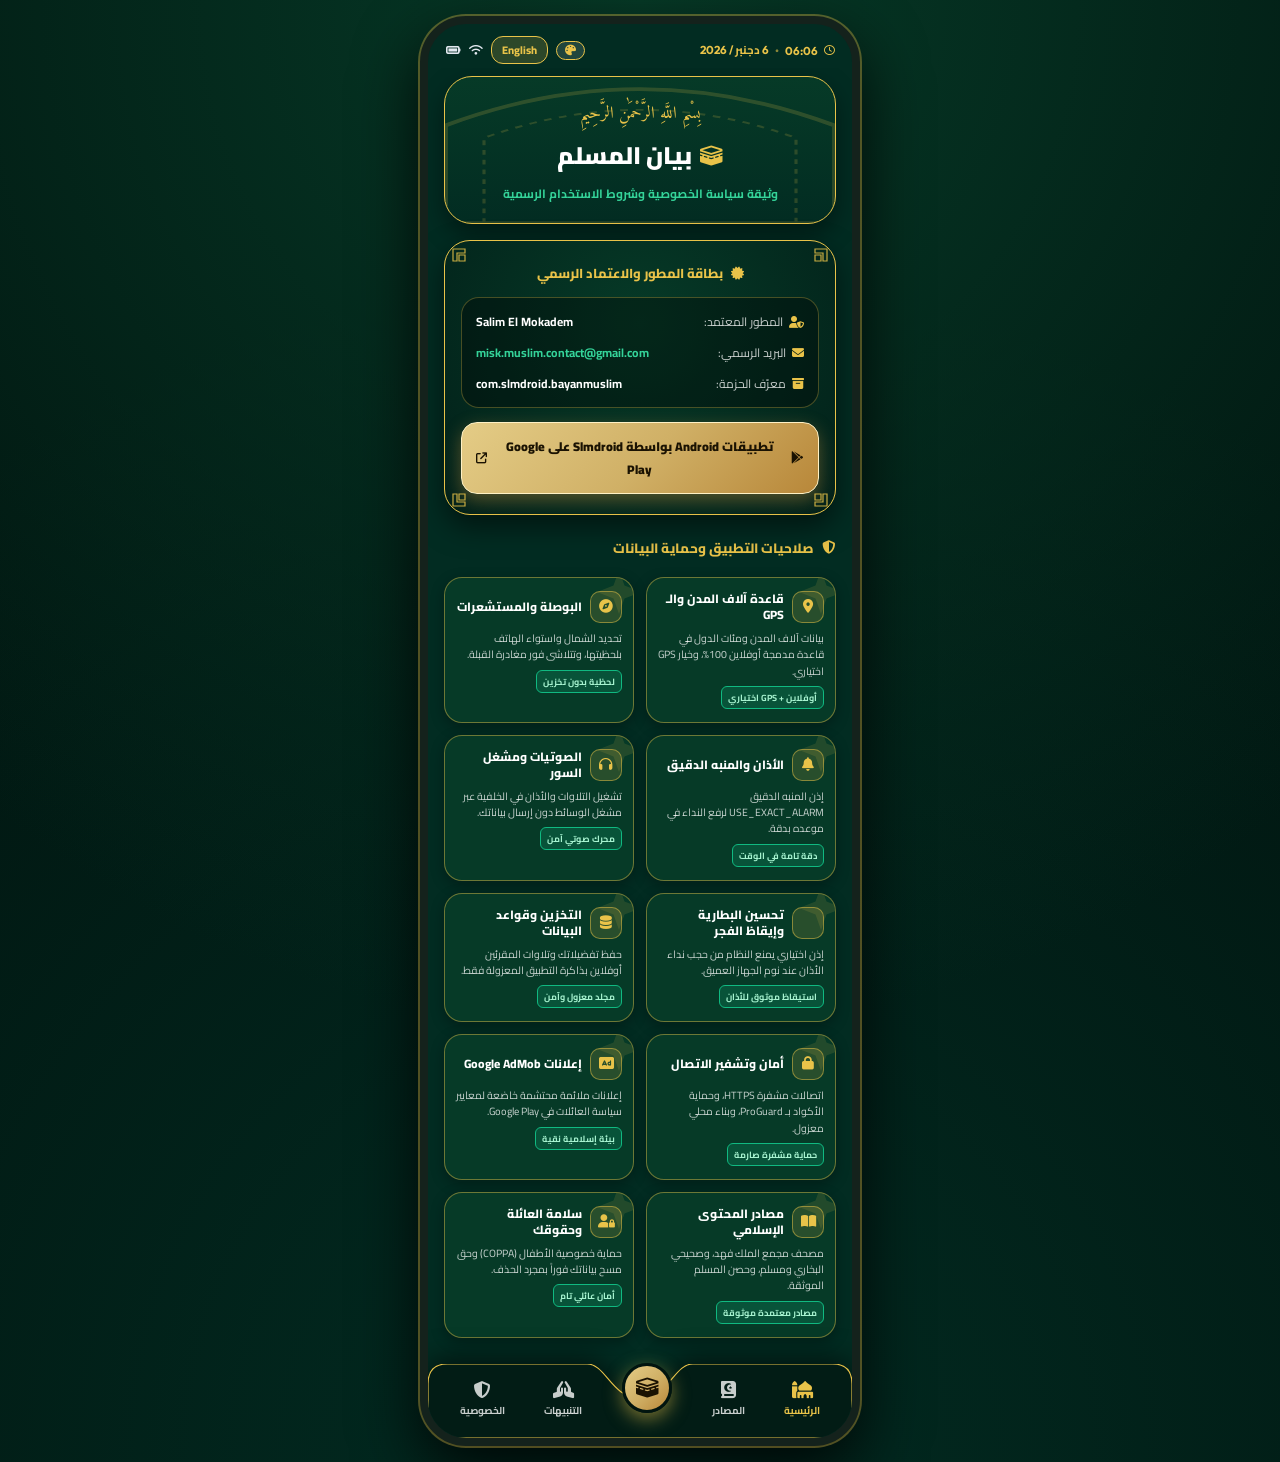
==== commit 4e39177b: "Update index.html" ====
--- a/bayanmuslim/index.html
+++ b/bayanmuslim/index.html
@@ -2,1450 +2,904 @@
 <html lang="ar" dir="rtl">
 <head>
   <meta charset="UTF-8">
-  <meta name="viewport" content="width=device-width, initial-scale=1.0">
-  <title>بيان المسلم | سياسة الخصوصية وحماية البيانات - Bayan Muslim Privacy Policy</title>
+  <meta name="viewport" content="width=device-width, initial-scale=1.0, maximum-scale=1.0, user-scalable=no">
+  <title>بيان المسلم - سياسة الخصوصية الرسمية | Bayan Muslim Privacy Policy</title>
   
-  <!-- SEO & Google Policy Verification Metadata -->
-  <meta name="description" content="سياسة الخصوصية وشروط الاستخدام لتطبيق بيان المسلم (Bayan Muslim). التزام تام بحماية بيانات المستخدم، والعمل دون اتصال بالإنترنت، وامتثال كامل لسياسات Google Play و AdMob.">
-  <meta name="author" content="Salim El Mokadem">
-  <meta name="robots" content="index, follow">
-  <meta name="google-site-verification" content="f08c47fec0942fa0">
-  <link rel="canonical" href="https://salimelmo.github.io/privacy-policy/bayanmuslim/">
-
-  <!-- Google Fonts: Cairo & Outfit -->
+  <!-- بيانات زاحف جوجل وأدموب المخفية رسمياً -->
+  <meta name="google-site-verification" content="google.com, pub-4098081179037072, DIRECT, f08c47fec0942fa0">
+  <meta name="app-ads" content="google.com, pub-4098081179037072, DIRECT, f08c47fec0942fa0">
+
+  <!-- الخطوط الرسمية -->
   <link rel="preconnect" href="https://fonts.googleapis.com">
   <link rel="preconnect" href="https://fonts.gstatic.com" crossorigin>
-  <link href="https://fonts.googleapis.com/css2?family=Cairo:wght@400;600;700;800;900&family=Outfit:wght@400;500;600;700&display=swap" rel="stylesheet">
+  <link href="https://fonts.googleapis.com/css2?family=Amiri:wght@400;700&family=Cairo:wght@400;600;700;800;900&family=Outfit:wght@400;600;700;800&display=swap" rel="stylesheet">
+  <link rel="stylesheet" href="https://cdnjs.cloudflare.com/ajax/libs/font-awesome/6.4.0/css/all.min.css">
 
   <style>
-    /* ==========================================================================
-       THEME ENGINE & COLOR PALETTES (IDENTICAL TO BAYAN MUSLIM APP)
-       ========================================================================== */
+    /* 🌟 مصفوفة ثيمات تطبيق بيان المسلم 🌟 */
     :root {
-      /* Theme 1: Emerald (Default) */
-      --bg-dark: #022016;
-      --bg-gradient-start: #042f20;
-      --bg-gradient-end: #01140e;
-      --primary: #10B981;
-      --primary-glow: rgba(16, 185, 129, 0.35);
-      --accent-gold: #E9C349;
-      --card-bg: rgba(6, 46, 32, 0.78);
-      --card-border: rgba(16, 185, 129, 0.28);
-      --card-border-hover: rgba(233, 195, 73, 0.6);
+      --bg-dark: #022C22;
+      --container-bg: #063A27;
+      --accent: #10B981;
+      --accent-light: #34D399;
+      --gold: #e9c349;
+      --gold-dark: #b88739;
+      --gold-gradient: linear-gradient(135deg, #E4CC86 0%, #D0B066 52%, #B88739 100%);
       --text-main: #FFFFFF;
-      --text-sub: #A7F3D0;
-      --text-muted: #6EE7B7;
-      --nav-bg: #032519;
-      --nav-border: rgba(16, 185, 129, 0.3);
-    }
-
-    [data-theme="blue"] {
+      --text-muted: rgba(255, 255, 255, 0.78);
+      --font-cairo: 'Cairo', sans-serif;
+      --font-amiri: 'Amiri', serif;
+    }
+
+    body.theme-blue {
       --bg-dark: #011627;
-      --bg-gradient-start: #012442;
-      --bg-gradient-end: #000c17;
-      --primary: #38BDF8;
-      --primary-glow: rgba(56, 189, 248, 0.35);
-      --accent-gold: #FCD34D;
-      --card-bg: rgba(2, 38, 70, 0.8);
-      --card-border: rgba(56, 189, 248, 0.28);
-      --card-border-hover: rgba(252, 211, 77, 0.6);
-      --text-main: #FFFFFF;
-      --text-sub: #BAE6FD;
-      --text-muted: #7DD3FC;
-      --nav-bg: #011b30;
-      --nav-border: rgba(56, 189, 248, 0.3);
-    }
-
-    [data-theme="purple"] {
-      --bg-dark: #120722;
-      --bg-gradient-start: #230d42;
-      --bg-gradient-end: #0a0314;
-      --primary: #A855F7;
-      --primary-glow: rgba(168, 85, 247, 0.35);
-      --accent-gold: #FDE047;
-      --card-bg: rgba(38, 16, 72, 0.8);
-      --card-border: rgba(168, 85, 247, 0.3);
-      --card-border-hover: rgba(253, 224, 71, 0.6);
-      --text-main: #FFFFFF;
-      --text-sub: #E9D5FF;
-      --text-muted: #C084FC;
-      --nav-bg: #180a2e;
-      --nav-border: rgba(168, 85, 247, 0.3);
-    }
-
-    [data-theme="rose"] {
-      --bg-dark: #220712;
-      --bg-gradient-start: #3e0c20;
-      --bg-gradient-end: #120309;
-      --primary: #FB7185;
-      --primary-glow: rgba(251, 113, 133, 0.35);
-      --accent-gold: #FDE047;
-      --card-bg: rgba(65, 14, 35, 0.8);
-      --card-border: rgba(251, 113, 133, 0.3);
-      --card-border-hover: rgba(253, 224, 71, 0.6);
-      --text-main: #FFFFFF;
-      --text-sub: #FECDD3;
-      --text-muted: #FDA4AF;
-      --nav-bg: #290816;
-      --nav-border: rgba(251, 113, 133, 0.3);
-    }
-
-    [data-theme="turquoise"] {
-      --bg-dark: #021f24;
-      --bg-gradient-start: #043840;
-      --bg-gradient-end: #011114;
-      --primary: #2DD4BF;
-      --primary-glow: rgba(45, 212, 191, 0.35);
-      --accent-gold: #FBBF24;
-      --card-bg: rgba(4, 52, 60, 0.8);
-      --card-border: rgba(45, 212, 191, 0.3);
-      --card-border-hover: rgba(251, 191, 36, 0.6);
-      --text-main: #FFFFFF;
-      --text-sub: #CCFBF1;
-      --text-muted: #5EEAD4;
-      --nav-bg: #03282f;
-      --nav-border: rgba(45, 212, 191, 0.3);
-    }
-
-    [data-theme="ruby"] {
-      --bg-dark: #220505;
-      --bg-gradient-start: #400909;
-      --bg-gradient-end: #140202;
-      --primary: #F87171;
-      --primary-glow: rgba(248, 113, 113, 0.35);
-      --accent-gold: #FCD34D;
-      --card-bg: rgba(64, 12, 12, 0.8);
-      --card-border: rgba(248, 113, 113, 0.3);
-      --card-border-hover: rgba(252, 211, 77, 0.6);
-      --text-main: #FFFFFF;
-      --text-sub: #FEE2E2;
-      --text-muted: #FCA5A5;
-      --nav-bg: #2d0707;
-      --nav-border: rgba(248, 113, 113, 0.3);
-    }
-
-    * {
-      box-sizing: border-box;
-      margin: 0;
-      padding: 0;
-      -webkit-tap-highlight-color: transparent;
-    }
+      --container-bg: #012a4a;
+      --accent: #3B82F6;
+      --accent-light: #60A5FA;
+    }
+    body.theme-purple {
+      --bg-dark: #1a0b2e;
+      --container-bg: #2d1b4e;
+      --accent: #8B5CF6;
+      --accent-light: #A78BFA;
+    }
+    body.theme-rose {
+      --bg-dark: #2d0a16;
+      --container-bg: #4a1528;
+      --accent: #F43F5E;
+      --accent-light: #FB7185;
+    }
+    body.theme-turquoise {
+      --bg-dark: #002b2b;
+      --container-bg: #004040;
+      --accent: #06B6D4;
+      --accent-light: #22D3EE;
+    }
+    body.theme-ruby {
+      --bg-dark: #1a0505;
+      --container-bg: #4d0a14;
+      --accent: #EF4444;
+      --accent-light: #F87171;
+    }
+
+    * { box-sizing: border-box; margin: 0; padding: 0; -webkit-tap-highlight-color: transparent; }
 
     body {
-      background-color: #030d09;
+      background-color: #01140F;
       background-image: 
-        radial-gradient(circle at 50% 0%, var(--primary-glow) 0%, transparent 60%),
-        radial-gradient(circle at 20% 80%, rgba(0,0,0,0.8) 0%, transparent 100%);
-      font-family: 'Cairo', 'Outfit', sans-serif;
+        radial-gradient(circle at 50% 0%, var(--container-bg) 0%, transparent 65%),
+        radial-gradient(circle at 50% 100%, var(--bg-dark) 0%, transparent 75%);
       color: var(--text-main);
+      font-family: var(--font-cairo);
       min-height: 100vh;
       display: flex;
-      flex-direction: column;
+      justify-content: center;
       align-items: center;
-      justify-content: flex-start;
-      padding: 24px 12px 60px;
-      overflow-x: hidden;
-      transition: background 0.5s ease;
-    }
-
-    /* Top Global Controls Bar */
-    .global-toolbar {
+      padding: 16px 8px;
+    }
+
+    /* إطار الهاتف المحاكي للتطبيق */
+    .phone-mockup {
       width: 100%;
       max-width: 440px;
+      min-height: 920px;
+      background: var(--bg-dark);
+      border-radius: 46px;
+      border: 8px solid #14221C;
+      box-shadow: 0 0 0 2px rgba(233, 195, 73, 0.35), 0 25px 65px rgba(0, 0, 0, 0.85);
+      display: flex;
+      flex-direction: column;
+      position: relative;
+      overflow: hidden;
+    }
+
+    /* شريط الحالة العلوي */
+    .status-bar {
+      min-height: 44px;
+      padding: 12px 18px 4px 18px;
+      display: flex;
+      justify-content: space-between;
+      align-items: center;
+      font-size: 11.5px;
+      font-weight: 700;
+      color: #E2E8F0;
+      z-index: 50;
+    }
+
+    .status-time-date {
       display: flex;
       align-items: center;
-      justify-content: space-between;
-      margin-bottom: 16px;
-      padding: 8px 16px;
-      background: rgba(255, 255, 255, 0.05);
-      backdrop-filter: blur(14px);
-      border-radius: 20px;
-      border: 1px solid rgba(255, 255, 255, 0.08);
-      z-index: 10;
-    }
-
-    .theme-picker {
+      gap: 6px;
+      color: var(--gold);
+      font-family: 'Outfit', 'Cairo', sans-serif;
+    }
+
+    .status-actions {
       display: flex;
-      gap: 7px;
-    }
-
-    .theme-dot {
-      width: 20px;
-      height: 20px;
-      border-radius: 50%;
-      cursor: pointer;
-      border: 2px solid transparent;
-      transition: transform 0.25s, border-color 0.25s;
-    }
-
-    .theme-dot:hover, .theme-dot.active {
-      transform: scale(1.22);
-      border-color: #FFFFFF;
-      box-shadow: 0 0 10px rgba(255, 255, 255, 0.5);
-    }
-
-    .lang-btn {
+      gap: 8px;
+      align-items: center;
+    }
+
+    /* منتقي الثيمات التفاعلي */
+    .theme-picker-btn {
       background: rgba(255, 255, 255, 0.12);
-      border: 1px solid rgba(255, 255, 255, 0.2);
-      color: #FFFFFF;
-      font-family: 'Outfit', 'Cairo', sans-serif;
-      font-weight: 700;
-      font-size: 12px;
-      padding: 5px 14px;
+      border: 1px solid var(--gold);
+      color: var(--gold);
       border-radius: 12px;
+      padding: 3px 8px;
+      font-size: 11px;
       cursor: pointer;
       display: flex;
       align-items: center;
-      gap: 6px;
-      transition: background 0.2s, transform 0.2s;
-    }
-
-    .lang-btn:hover {
-      background: var(--primary);
-      color: #01140e;
-      transform: scale(1.05);
-    }
-
-    /* Smartphone Device Shell */
-    .app-phone-container {
-      width: 100%;
-      max-width: 420px;
-      background: linear-gradient(180deg, var(--bg-gradient-start) 0%, var(--bg-dark) 50%, var(--bg-gradient-end) 100%);
-      border-radius: 46px;
-      box-shadow: 
-        0 25px 60px rgba(0, 0, 0, 0.85),
-        0 0 0 8px #181d1a,
-        0 0 0 10px rgba(255, 255, 255, 0.08),
-        0 0 45px var(--primary-glow);
-      position: relative;
-      overflow: hidden;
+      gap: 4px;
+    }
+
+    .theme-dropdown {
+      position: absolute;
+      top: 48px;
+      left: 20px;
+      background: rgba(0, 0, 0, 0.92);
+      border: 1px solid var(--gold);
+      border-radius: 16px;
+      padding: 10px;
+      display: none;
+      grid-template-columns: repeat(3, 1fr);
+      gap: 8px;
+      z-index: 99;
+      box-shadow: 0 8px 20px rgba(0,0,0,0.7);
+    }
+
+    .theme-dot {
+      width: 28px;
+      height: 28px;
+      border-radius: 14px;
+      cursor: pointer;
+      border: 2px solid transparent;
+    }
+    .theme-dot.active { border-color: #FFF; box-shadow: 0 0 8px #FFF; }
+
+    /* زر تبديل اللغة */
+    .lang-pill-btn {
+      background: rgba(233, 195, 73, 0.18);
+      border: 1px solid var(--gold);
+      color: var(--gold);
+      font-family: inherit;
+      font-size: 11px;
+      font-weight: 800;
+      padding: 3px 10px;
+      border-radius: 12px;
+      cursor: pointer;
+    }
+
+    /* المحتوى القابل للتمرير */
+    .app-scroll-body {
+      flex: 1;
+      overflow-y: auto;
+      padding: 8px 16px 100px 16px;
       display: flex;
       flex-direction: column;
-      border: 1px solid rgba(255, 255, 255, 0.12);
-      transition: all 0.5s ease;
-    }
-
-    /* Smartphone Speaker / Camera Notch */
-    .phone-notch {
-      width: 140px;
-      height: 24px;
-      background: #181d1a;
-      border-bottom-left-radius: 18px;
-      border-bottom-right-radius: 18px;
-      margin: 0 auto;
-      display: flex;
-      align-items: center;
-      justify-content: center;
-      gap: 12px;
+      gap: 16px;
+      scrollbar-width: none;
+    }
+    .app-scroll-body::-webkit-scrollbar { display: none; }
+
+    /* 🕌 1. هيدر المحراب الإسلامي 🕌 */
+    .mihrab-header {
+      width: 100%;
+      background: linear-gradient(180deg, var(--container-bg) 0%, rgba(2, 44, 34, 0.95) 100%);
+      border: 1.5px solid var(--gold);
+      border-radius: 28px;
+      padding: 22px 14px 18px 14px;
       position: relative;
-      z-index: 20;
-    }
-
-    .notch-camera {
-      width: 10px;
-      height: 10px;
-      border-radius: 50%;
-      background: #090b0a;
-      border: 1.5px solid #282f2b;
-    }
-
-    .notch-speaker {
-      width: 44px;
-      height: 4px;
-      border-radius: 4px;
-      background: #252b28;
-    }
-
-    /* Top Live Date & Clock Bar */
-    .live-clock-bar {
-      display: flex;
-      justify-content: space-between;
-      align-items: center;
-      padding: 10px 22px 4px;
-      font-size: 11px;
-      font-weight: 700;
-      color: var(--text-muted);
-      letter-spacing: 0.3px;
-      z-index: 10;
-    }
-
-    .live-date-wrapper {
-      display: flex;
-      align-items: center;
-      gap: 6px;
-    }
-
-    .live-clock-pill {
-      background: rgba(0, 0, 0, 0.25);
-      border: 1px solid rgba(255, 255, 255, 0.08);
-      padding: 2px 10px;
-      border-radius: 10px;
-      color: var(--accent-gold);
-      font-family: 'Outfit', sans-serif;
-      font-weight: 700;
-      font-size: 12px;
-      letter-spacing: 0.5px;
-    }
-
-    /* Top Islamic Arch (المحراب الأندلسي) */
-    .mihrab-header {
-      position: relative;
-      padding: 16px 20px 24px;
       text-align: center;
-      background: radial-gradient(circle at 50% 20%, rgba(233, 195, 73, 0.12) 0%, transparent 75%);
-    }
-
-    .arch-svg-frame {
-      width: 100%;
-      max-height: 85px;
-      margin-bottom: 8px;
-    }
-
-    .app-brand-title {
+      box-shadow: 0 10px 25px rgba(0, 0, 0, 0.4);
+      overflow: hidden;
+    }
+
+    .mihrab-arch-svg {
+      position: absolute;
+      top: 0; left: 0; width: 100%; height: 100%;
+      pointer-events: none; opacity: 0.18;
+    }
+
+    .mihrab-basmala {
+      font-family: var(--font-amiri);
+      font-size: 17px;
+      color: var(--gold);
+      margin-bottom: 4px;
+    }
+
+    .mihrab-app-title {
       font-size: 24px;
       font-weight: 900;
-      color: var(--text-main);
+      color: #FFFFFF;
       display: flex;
       align-items: center;
       justify-content: center;
       gap: 8px;
-      letter-spacing: -0.5px;
-      text-shadow: 0 2px 12px rgba(0, 0, 0, 0.6);
-    }
-
-    .app-brand-title span.gold {
-      color: var(--accent-gold);
-    }
-
-    .app-subtitle-badge {
-      display: inline-block;
-      margin-top: 6px;
-      padding: 4px 14px;
-      background: rgba(16, 185, 129, 0.15);
-      border: 1px solid var(--primary);
-      border-radius: 20px;
-      font-size: 11px;
-      font-weight: 700;
-      color: var(--primary);
-      letter-spacing: 0.3px;
-    }
-
-    /* Scrollable App Body */
-    .app-scroll-content {
-      padding: 0 16px 100px;
-      overflow-y: auto;
-      max-height: 650px;
-      scrollbar-width: thin;
-      scrollbar-color: var(--primary) transparent;
-    }
-
-    .app-scroll-content::-webkit-scrollbar {
-      width: 4px;
-    }
-    .app-scroll-content::-webkit-scrollbar-thumb {
-      background: var(--primary);
-      border-radius: 10px;
-    }
-
-    /* Featured Central Prayer / Developer Card */
-    .dev-hero-card {
-      background: linear-gradient(145deg, var(--card-bg) 0%, rgba(2, 28, 19, 0.95) 100%);
-      border: 1.5px solid var(--accent-gold);
-      border-radius: 24px;
-      padding: 18px;
-      margin-bottom: 18px;
+    }
+
+    .mihrab-app-title i { color: var(--gold); font-size: 20px; }
+    .mihrab-subtitle { font-size: 12px; color: var(--accent-light); font-weight: 700; margin-top: 4px; }
+
+    /* 🌟 2. بطاقة المطور المركزية الفخمة 🌟 */
+    .central-prayer-card {
+      width: 100%;
+      background: radial-gradient(circle at 50% 30%, var(--container-bg) 0%, rgba(2, 32, 25, 0.98) 100%);
+      border: 1.8px solid var(--gold);
+      border-radius: 26px;
+      padding: 20px 16px;
       position: relative;
-      box-shadow: 0 10px 25px rgba(0, 0, 0, 0.4), 0 0 15px rgba(233, 195, 73, 0.18);
-      overflow: hidden;
-    }
-
-    .dev-hero-card::before {
-      content: '';
-      position: absolute;
-      top: -30px;
-      right: -30px;
-      width: 90px;
-      height: 90px;
-      background: radial-gradient(circle, var(--accent-gold) 0%, transparent 70%);
-      opacity: 0.18;
-      border-radius: 50%;
-    }
-
-    .card-corner-star {
-      position: absolute;
-      top: 10px;
-      left: 10px;
-      width: 20px;
-      height: 20px;
-      fill: var(--accent-gold);
-      opacity: 0.8;
-    }
-
-    [dir="rtl"] .card-corner-star {
-      left: auto;
-      right: 10px;
-    }
-
-    .dev-hero-header {
-      display: flex;
-      align-items: center;
+      box-shadow: 0 12px 28px rgba(0, 0, 0, 0.5);
+    }
+
+    .corner-ornament {
+      position: absolute; width: 24px; height: 24px;
+      fill: none; stroke: var(--gold); stroke-width: 1.2; opacity: 0.85;
+    }
+    .c-top-left { top: 6px; left: 6px; }
+    .c-top-right { top: 6px; right: 6px; transform: scaleX(-1); }
+    .c-bot-left { bottom: 6px; left: 6px; transform: scaleY(-1); }
+    .c-bot-right { bottom: 6px; right: 6px; transform: scale(-1); }
+
+    .central-badge-title {
+      display: flex; align-items: center; justify-content: center;
+      gap: 8px; color: var(--gold); font-size: 13px; font-weight: 800; margin-bottom: 12px;
+    }
+
+    .dev-details-list {
+      background: rgba(0, 0, 0, 0.32);
+      border: 1px solid rgba(233, 195, 73, 0.3);
+      border-radius: 18px;
+      padding: 12px 14px;
+      display: flex; flex-direction: column; gap: 8px; margin-bottom: 14px;
+    }
+
+    .dev-item-row { display: flex; justify-content: space-between; align-items: center; font-size: 12px; }
+    .dev-item-label { color: var(--text-muted); display: flex; align-items: center; gap: 6px; }
+    .dev-item-label i { color: var(--gold); }
+    .dev-item-value { color: #FFFFFF; font-weight: 700; direction: ltr; }
+    .dev-item-value a { color: var(--accent-light); text-decoration: none; }
+
+    /* زر المتجر الذهبي المعتمد */
+    .gold-store-button {
+      display: flex; align-items: center; justify-content: center; gap: 8px;
+      background: var(--gold-gradient); color: #1A1202; text-decoration: none;
+      font-size: 12.5px; font-weight: 900; padding: 12px 14px; border-radius: 16px;
+      box-shadow: 0 6px 18px rgba(184, 135, 57, 0.45); border: 1px solid #FFF1C5;
+      text-align: center;
+    }
+    .gold-store-button:hover { transform: translateY(-2px); }
+
+    /* 🌟 3. شبكة بطاقات الصلوات الشاملة (10 بطاقات متخصصة) 🌟 */
+    .section-headline {
+      font-size: 13.5px; font-weight: 800; color: var(--gold);
+      display: flex; align-items: center; gap: 8px; margin-top: 4px;
+    }
+
+    .prayer-cards-grid {
+      display: grid;
+      grid-template-columns: repeat(2, 1fr);
       gap: 12px;
-      margin-bottom: 12px;
-    }
-
-    .dev-icon-box {
-      width: 44px;
-      height: 44px;
-      border-radius: 14px;
-      background: rgba(233, 195, 73, 0.15);
-      border: 1px solid var(--accent-gold);
-      display: flex;
-      align-items: center;
-      justify-content: center;
-      color: var(--accent-gold);
-      font-size: 20px;
-    }
-
-    .dev-title-wrap h3 {
-      font-size: 15px;
-      font-weight: 800;
-      color: var(--accent-gold);
-    }
-
-    .dev-title-wrap p {
-      font-size: 12px;
-      color: var(--text-sub);
-    }
-
-    .dev-details-list {
-      display: flex;
-      flex-direction: column;
-      gap: 8px;
-      font-size: 12px;
-    }
-
-    .dev-item {
-      display: flex;
-      align-items: center;
-      justify-content: space-between;
-      padding: 7px 12px;
-      background: rgba(0, 0, 0, 0.28);
-      border-radius: 12px;
-      border: 1px solid rgba(255, 255, 255, 0.05);
-    }
-
-    .dev-item .label {
-      color: var(--text-muted);
-      font-weight: 600;
-      display: flex;
-      align-items: center;
-      gap: 6px;
-    }
-
-    .dev-item .val {
-      font-weight: 700;
-      color: #FFFFFF;
-      font-family: 'Outfit', 'Cairo', sans-serif;
-    }
-
-    .dev-item a.val {
-      color: var(--accent-gold);
-      text-decoration: underline;
-      text-underline-offset: 3px;
-      transition: opacity 0.2s;
-    }
-    .dev-item a.val:hover {
-      opacity: 0.8;
-    }
-
-    /* Section Headline */
-    .section-headline {
-      font-size: 13px;
-      font-weight: 800;
-      color: var(--text-muted);
-      margin: 18px 4px 10px;
-      display: flex;
-      align-items: center;
-      gap: 8px;
-      text-transform: uppercase;
-      letter-spacing: 0.5px;
-    }
-
-    .section-headline::after {
-      content: '';
-      flex: 1;
-      height: 1px;
-      background: linear-gradient(90deg, var(--card-border) 0%, transparent 100%);
-    }
-
-    /* Prayer-Cards Grid Layout */
-    .policy-cards-grid {
-      display: grid;
-      grid-template-columns: 1fr;
-      gap: 12px;
-    }
-
-    .policy-card {
-      background: var(--card-bg);
-      border: 1.2px solid var(--card-border);
+    }
+
+    .prayer-policy-tile {
+      background: var(--container-bg);
+      border: 1.2px solid rgba(233, 195, 73, 0.45);
       border-radius: 18px;
-      padding: 14px 16px;
-      cursor: pointer;
+      padding: 13px 11px;
+      display: flex; flex-direction: column; gap: 7px;
+      position: relative; box-shadow: 0 4px 14px rgba(0, 0, 0, 0.3);
+      cursor: pointer; overflow: hidden;
+    }
+    .prayer-policy-tile:hover { border-color: var(--gold); transform: translateY(-2px); }
+
+    .tile-arabic-star {
+      position: absolute; top: -8px; right: -8px; width: 44px; height: 44px;
+      opacity: 0.12; pointer-events: none;
+    }
+
+    .tile-header { display: flex; align-items: center; gap: 8px; }
+
+    .tile-icon-frame {
+      width: 32px; height: 32px; border-radius: 10px;
+      background: rgba(233, 195, 73, 0.15); border: 1px solid rgba(233, 195, 73, 0.5);
+      display: flex; align-items: center; justify-content: center;
+      color: var(--gold); font-size: 13.5px; flex-shrink: 0;
+    }
+
+    .tile-title { font-size: 12px; font-weight: 800; color: #FFFFFF; line-height: 1.3; }
+    .tile-desc { font-size: 10.5px; color: var(--text-muted); line-height: 1.55; }
+
+    .tile-status-badge {
+      align-self: flex-start; background: rgba(16, 185, 129, 0.2);
+      border: 0.8px solid var(--accent); color: #A7F3D0;
+      font-size: 9px; font-weight: 700; padding: 2px 6px; border-radius: 6px;
+    }
+
+    /* 🕌 4. شريط التنقل السفلي المقوس الفخم 🕌 */
+    .curved-bottom-bar-wrapper {
+      position: absolute; bottom: 0; left: 0; width: 100%; height: 74px;
+      z-index: 40; pointer-events: auto;
+    }
+
+    .curved-tab-svg {
+      position: absolute; bottom: 0; left: 0; width: 100%; height: 74px;
+      filter: drop-shadow(0 -4px 14px rgba(0, 0, 0, 0.6));
+    }
+
+    .tab-items-container {
+      position: absolute; bottom: 0; left: 0; width: 100%; height: 74px;
+      display: flex; justify-content: space-around; align-items: center; padding: 0 12px;
+    }
+
+    .tab-btn {
+      display: flex; flex-direction: column; align-items: center; gap: 3px;
+      color: var(--text-muted); text-decoration: none; font-size: 10px; font-weight: 700; cursor: pointer;
+    }
+    .tab-btn i { font-size: 17px; }
+    .tab-btn.active { color: var(--gold); }
+
+    .center-elevated-tab {
+      width: 50px; height: 50px; border-radius: 25px;
+      background: var(--gold-gradient); border: 3px solid #01140F;
+      box-shadow: 0 6px 18px rgba(233, 195, 73, 0.5);
+      display: flex; align-items: center; justify-content: center;
+      color: #1A1202; font-size: 20px; margin-top: -26px; cursor: pointer;
+    }
+
+    /* النافذة المنبثقة التفصيلية (Sheet Modal) */
+    .policy-modal-overlay {
+      position: absolute; top: 0; left: 0; width: 100%; height: 100%;
+      background: rgba(0, 0, 0, 0.78); backdrop-filter: blur(8px);
+      z-index: 60; display: none; align-items: flex-end; padding: 12px;
+    }
+
+    .policy-modal-sheet {
+      width: 100%; background: var(--bg-dark);
+      border: 1.5px solid var(--gold); border-radius: 26px; padding: 22px 18px;
+      max-height: 82%; overflow-y: auto; box-shadow: 0 -10px 30px rgba(0, 0, 0, 0.85);
       position: relative;
-      transition: all 0.28s cubic-bezier(0.4, 0, 0.2, 1);
-      box-shadow: 0 4px 12px rgba(0, 0, 0, 0.25);
-      display: flex;
-      flex-direction: column;
-      gap: 6px;
-    }
-
-    .policy-card:hover {
-      transform: translateY(-2px);
-      border-color: var(--card-border-hover);
-      box-shadow: 0 8px 20px rgba(0, 0, 0, 0.4), 0 0 12px var(--primary-glow);
-    }
-
-    .policy-card-header {
-      display: flex;
-      align-items: center;
-      justify-content: space-between;
-    }
-
-    .policy-title-group {
-      display: flex;
-      align-items: center;
-      gap: 10px;
-    }
-
-    .card-icon {
-      font-size: 18px;
-      display: flex;
-      align-items: center;
-      justify-content: center;
-      width: 34px;
-      height: 34px;
-      border-radius: 10px;
-      background: rgba(255, 255, 255, 0.05);
-      border: 1px solid var(--card-border);
-      color: var(--accent-gold);
-    }
-
-    .policy-card h4 {
-      font-size: 14px;
-      font-weight: 800;
-      color: var(--text-main);
-    }
-
-    .card-expand-icon {
-      font-size: 12px;
-      color: var(--accent-gold);
-      background: rgba(233, 195, 73, 0.12);
-      width: 24px;
-      height: 24px;
-      border-radius: 50%;
-      display: flex;
-      align-items: center;
-      justify-content: center;
-      transition: transform 0.2s;
-    }
-
-    .policy-card:hover .card-expand-icon {
-      transform: scale(1.15);
-      background: var(--accent-gold);
-      color: #032016;
-    }
-
-    .policy-card p.summary {
-      font-size: 11.5px;
-      color: var(--text-sub);
-      line-height: 1.5;
-      padding-inline-start: 44px;
-    }
-
-    .tag-badge {
-      display: inline-block;
-      font-size: 10px;
-      font-weight: 700;
-      color: var(--accent-gold);
-      background: rgba(233, 195, 73, 0.1);
-      border: 1px solid rgba(233, 195, 73, 0.3);
-      padding: 1px 8px;
-      border-radius: 8px;
-      width: fit-content;
-      margin-inline-start: 44px;
-    }
-
-    /* Modal Popup for Deep Clauses (Google Compliance) */
-    .modal-overlay {
-      position: fixed;
-      top: 0;
-      left: 0;
-      right: 0;
-      bottom: 0;
-      background: rgba(0, 0, 0, 0.85);
-      backdrop-filter: blur(8px);
-      display: none;
-      align-items: center;
-      justify-content: center;
-      padding: 16px;
-      z-index: 1000;
-      animation: fadeIn 0.25s ease;
-    }
-
-    .modal-overlay.active {
-      display: flex;
-    }
-
-    .modal-window {
-      background: linear-gradient(180deg, var(--bg-gradient-start) 0%, var(--bg-dark) 100%);
-      border: 1.5px solid var(--accent-gold);
-      width: 100%;
-      max-width: 480px;
-      max-height: 85vh;
-      border-radius: 28px;
-      padding: 24px;
-      box-shadow: 0 20px 50px rgba(0, 0, 0, 0.9), 0 0 25px var(--primary-glow);
-      overflow-y: auto;
-      position: relative;
     }
 
     .modal-close-btn {
-      position: absolute;
-      top: 18px;
-      left: 18px;
-      background: rgba(255, 255, 255, 0.1);
-      border: 1px solid rgba(255, 255, 255, 0.2);
-      color: #FFFFFF;
-      width: 32px;
-      height: 32px;
-      border-radius: 50%;
-      display: flex;
-      align-items: center;
-      justify-content: center;
-      cursor: pointer;
-      font-weight: 700;
-      font-size: 14px;
-      transition: all 0.2s;
-    }
-
-    [dir="rtl"] .modal-close-btn {
-      left: auto;
-      right: 18px;
-    }
-
-    .modal-close-btn:hover {
-      background: var(--accent-gold);
-      color: #01140e;
-    }
-
-    .modal-title {
-      font-size: 17px;
-      font-weight: 900;
-      color: var(--accent-gold);
-      margin-bottom: 14px;
-      display: flex;
-      align-items: center;
-      gap: 10px;
-      padding-inline-end: 40px;
-    }
-
-    .modal-body {
-      font-size: 13px;
-      line-height: 1.7;
-      color: var(--text-sub);
-      display: flex;
-      flex-direction: column;
-      gap: 12px;
-    }
-
-    .modal-body strong {
-      color: #FFFFFF;
-    }
-
-    .modal-body ul {
-      padding-inline-start: 18px;
-      display: flex;
-      flex-direction: column;
-      gap: 6px;
-    }
-
-    .modal-body .legal-alert {
-      background: rgba(16, 185, 129, 0.12);
-      border-inline-start: 3px solid var(--primary);
-      padding: 10px 14px;
-      border-radius: 8px;
-      font-size: 12px;
-      color: #E2E8F0;
-    }
-
-    /* Curved Bottom Navigation Bar (Matching App's getCurvedPath) */
-    .app-bottom-bar {
-      position: absolute;
-      bottom: 0;
-      left: 0;
-      right: 0;
-      height: 68px;
-      background: var(--nav-bg);
-      border-top: 1px solid var(--nav-border);
-      display: flex;
-      align-items: center;
-      justify-content: space-around;
-      padding: 0 10px 4px;
-      z-index: 15;
-    }
-
-    .nav-tab {
-      display: flex;
-      flex-direction: column;
-      align-items: center;
-      gap: 3px;
-      font-size: 10px;
-      font-weight: 700;
-      color: var(--text-muted);
-      cursor: pointer;
-      text-decoration: none;
-      transition: color 0.2s, transform 0.2s;
-    }
-
-    .nav-tab:hover, .nav-tab.active {
-      color: var(--accent-gold);
-      transform: translateY(-2px);
-    }
-
-    .nav-tab svg {
-      width: 20px;
-      height: 20px;
-      fill: currentColor;
-    }
-
-    /* Center Elevated Kaaba Qibla Button */
-    .center-qibla-btn {
-      position: relative;
-      top: -18px;
-      width: 52px;
-      height: 52px;
-      border-radius: 50%;
-      background: linear-gradient(135deg, #10B981 0%, #047857 100%);
-      border: 3px solid var(--accent-gold);
-      box-shadow: 0 6px 18px var(--primary-glow), 0 0 12px rgba(233, 195, 73, 0.4);
-      display: flex;
-      align-items: center;
-      justify-content: center;
-      cursor: pointer;
-      transition: transform 0.25s cubic-bezier(0.34, 1.56, 0.64, 1);
-    }
-
-    .center-qibla-btn:hover {
-      transform: scale(1.12) rotate(5deg);
-    }
-
-    .center-qibla-btn svg {
-      width: 26px;
-      height: 26px;
-      fill: #FFFFFF;
-    }
-
-    /* Keyframe Animations */
-    @keyframes fadeIn {
-      from { opacity: 0; transform: scale(0.96); }
-      to { opacity: 1; transform: scale(1); }
-    }
-
-    /* ==========================================================================
-       SPECIAL: HIDDEN ADMOB & GOOGLE CRAWLER APP-ADS.TXT VERIFICATION
-       (Completely invisible to human visitors, strictly readable by Google Bot)
-       ========================================================================== */
-    .crawler-verification-vault {
-      display: none !important;
-      visibility: hidden !important;
-      opacity: 0 !important;
-      pointer-events: none !important;
-      position: absolute !important;
-      top: -99999px !important;
-      left: -99999px !important;
-      width: 0 !important;
-      height: 0 !important;
-      overflow: hidden !important;
-    }
+      position: absolute; top: 14px; left: 14px;
+      background: rgba(255, 255, 255, 0.12); border: none; color: #FFF;
+      width: 30px; height: 30px; border-radius: 15px; cursor: pointer;
+      display: flex; align-items: center; justify-content: center;
+    }
+
+    .modal-title { font-size: 15px; font-weight: 800; color: var(--gold); margin-bottom: 12px; display: flex; align-items: center; gap: 8px; }
+    .modal-text { font-size: 12.5px; color: #E2E8F0; line-height: 1.85; }
+    .modal-text ul { margin: 8px 16px; display: flex; flex-direction: column; gap: 6px; }
+
+    /* وضع اللغة الإنجليزية */
+    body.en-mode { direction: ltr; font-family: 'Outfit', sans-serif; }
+    body.en-mode .mihrab-basmala { display: none; }
+    body.en-mode .modal-close-btn { left: auto; right: 14px; }
   </style>
 </head>
 <body>
 
-  <!-- ==========================================================================
-       GOOGLE CRAWLER SECRET ENTRY (app-ads.txt Crawler Verification Meta)
-       ========================================================================== -->
-  <div class="crawler-verification-vault" id="app-ads-crawler-record" aria-hidden="true">
-    <!-- 
-      Google AdMob Crawler Verification Record:
-      google.com, pub-4098081179037072, DIRECT, f08c47fec0942fa0
-      Package Name: com.slmdroid.bayanmuslim
-      Developer: Salim El Mokadem
-    -->
-    <p>google.com, pub-4098081179037072, DIRECT, f08c47fec0942fa0</p>
-    <span itemprop="publisher">Salim El Mokadem</span>
-    <span itemprop="admobId">pub-4098081179037072</span>
+  <!-- 🔒 سطر تحقق Google AdMob المخفي برمجياً عن الزوار ومتاح لزاحف جوجل 🔒 -->
+  <div id="app-ads-verification" style="display:none;" aria-hidden="true" tabindex="-1">
+    google.com, pub-4098081179037072, DIRECT, f08c47fec0942fa0
   </div>
 
-  <!-- Global Toolbar (Language & Themes) -->
-  <aside class="global-toolbar" aria-label="أدوات المظهر واللغة">
-    <div class="theme-picker" title="اختر ثيم التطبيق المفصل">
-      <div class="theme-dot active" style="background:#10B981" onclick="switchTheme('emerald')" title="الزمردي (الأصلي)"></div>
-      <div class="theme-dot" style="background:#38BDF8" onclick="switchTheme('blue')" title="الأزرق الملكي"></div>
-      <div class="theme-dot" style="background:#A855F7" onclick="switchTheme('purple')" title="البنفسجي الوقور"></div>
-      <div class="theme-dot" style="background:#FB7185" onclick="switchTheme('rose')" title="الوردي الهادئ"></div>
-      <div class="theme-dot" style="background:#2DD4BF" onclick="switchTheme('turquoise')" title="الفيروزي"></div>
-      <div class="theme-dot" style="background:#F87171" onclick="switchTheme('ruby')" title="الياقوتي"></div>
-    </div>
-    
-    <button class="lang-btn" onclick="toggleLanguage()" id="langBtn" aria-label="تبديل اللغة">
-      <span>🌐</span> <span id="langText">English</span>
-    </button>
-  </aside>
-
-  <!-- Smartphone Mockup Wrapper -->
-  <main class="app-phone-container">
-    
-    <!-- Phone Notch -->
-    <div class="phone-notch">
-      <div class="notch-speaker"></div>
-      <div class="notch-camera"></div>
-    </div>
-
-    <!-- Live Real-Time Date & Clock Bar -->
-    <div class="live-clock-bar">
-      <div class="live-date-wrapper">
-        <span>📅</span>
-        <span id="liveDateText">--/--/----</span>
+  <!-- 📱 إطار التطبيق المحاكي للشاشة الرئيسية 📱 -->
+  <div class="phone-mockup">
+
+    <!-- شريط الحالة (Status Bar) مع الوقت والتاريخ الحي ومنتقي الثيمات وزر اللغة -->
+    <div class="status-bar">
+      <div class="status-time-date">
+        <i class="fa-regular fa-clock" style="font-size: 10px;"></i>
+        <span id="currentTime">--:--</span>
+        <span style="opacity: 0.6;">•</span>
+        <span id="currentDate">--/--/----</span>
       </div>
-      <div class="live-clock-pill" id="liveClockText">00:00:00</div>
-    </div>
-
-    <!-- Islamic Arch Header (المحراب) -->
-    <header class="mihrab-header">
-      <svg class="arch-svg-frame" viewBox="0 0 300 90" fill="none" xmlns="http://www.w3.org/2000/svg">
-        <path d="M10 85 C40 85, 60 50, 90 35 C120 20, 140 5, 150 2 C160 5, 180 20, 210 35 C240 50, 260 85, 290 85" stroke="var(--accent-gold)" stroke-width="2" stroke-linecap="round" stroke-dasharray="4 3"/>
-        <circle cx="150" cy="18" r="8" fill="var(--accent-gold)" opacity="0.85"/>
-        <circle cx="150" cy="18" r="4" fill="var(--bg-dark)"/>
-        <path d="M142 35 Q150 27 158 35 L158 55 Q150 48 142 55 Z" fill="var(--primary)" opacity="0.6"/>
-      </svg>
-
-      <h1 class="app-brand-title">
-        <span>بيان</span> <span class="gold">المسلم</span>
-      </h1>
-      <div class="app-subtitle-badge" id="appRoleBadge">
-        وثيقة الخصوصية والأمان المعتمدة
-      </div>
-    </header>
-
-    <!-- Scrollable Content Screen -->
-    <div class="app-scroll-content">
       
-      <!-- Developer & App Verified Card -->
-      <section class="dev-hero-card" aria-label="معلومات المطور والتطبيق المعتمدة">
-        <svg class="card-corner-star" viewBox="0 0 24 24">
-          <polygon points="12,2 15,9 22,9 17,14 19,21 12,17 5,21 7,14 2,9 9,9"/>
-        </svg>
-        <div class="dev-hero-header">
-          <div class="dev-icon-box">🛡️</div>
-          <div class="dev-title-wrap">
-            <h3 id="devCardTitle">بطاقة المطور والاعتماد الرسمي</h3>
-            <p id="devCardSub">تطبيق إسلامي موثوق خالٍ من التتبع</p>
-          </div>
-        </div>
-
-        <div class="dev-details-list">
-          <div class="dev-item">
-            <span class="label">👨‍💻 <span id="lblDev">المطور</span>:</span>
-            <span class="val">Salim El Mokadem</span>
-          </div>
-          <div class="dev-item">
-            <span class="label">📧 <span id="lblContact">التواصل والدعم</span>:</span>
-            <span class="val">misk.muslim.contact@gmail.com</span>
-          </div>
-          <div class="dev-item">
-            <span class="label">📦 <span id="lblPackage">معرف الحزمة</span>:</span>
-            <span class="val">com.slmdroid.bayanmuslim</span>
-          </div>
-          <div class="dev-item">
-            <span class="label">🛍️ <span id="lblStore">المتجر الرسمي</span>:</span>
-            <a href="https://play.google.com/store/apps/developer?id=Slmdroid" target="_blank" rel="noopener noreferrer" class="val" id="storeLinkText">
-              متجر Slmdroid على Google Play
-            </a>
-          </div>
-        </div>
-      </section>
-
-      <!-- Section Title -->
-      <div class="section-headline">
-        <span>📜</span> <span id="txtClausesHead">البنود والصلاحيات المعتمدة</span>
-      </div>
-
-      <!-- Cards Grid -->
-      <div class="policy-cards-grid">
-
-        <!-- Card 1: Overview & Architecture -->
-        <article class="policy-card" onclick="openModal(1)">
-          <div class="policy-card-header">
-            <div class="policy-title-group">
-              <div class="card-icon">🕌</div>
-              <h4 id="c1_title">1. التصميم المعماري (Offline-First)</h4>
-            </div>
-            <div class="card-expand-icon">➜</div>
-          </div>
-          <p class="summary" id="c1_sum">تطبيق مستقل بالكامل يعمل دون اتصال. لا اشتراكات، لا حسابات مستخدمين، وبيانات عبادتك تظل على جهازك فقط.</p>
-          <span class="tag-badge" id="c1_tag">خصوصية تامة 100%</span>
-        </article>
-
-        <!-- Card 2: Offline Cities DB & Optional GPS (Requested Emphasis) -->
-        <article class="policy-card" onclick="openModal(2)">
-          <div class="policy-card-header">
-            <div class="policy-title-group">
-              <div class="card-icon">🌍</div>
-              <h4 id="c2_title">2. قاعدة آلاف المدن وموقع GPS الاختياري</h4>
-            </div>
-            <div class="card-expand-icon">➜</div>
-          </div>
-          <p class="summary" id="c2_sum">قاعدة بيانات محلية مدمجة تضم آلاف المدن ومئات الدول دون إنترنت. خيار GPS اختياري لمرة واحدة فقط دون تخزين دقيق.</p>
-          <span class="tag-badge" id="c2_tag">أوفلاين + GPS اختياري</span>
-        </article>
-
-        <!-- Card 3: Permissions & Exact Alarm (Google Play Policy) -->
-        <article class="policy-card" onclick="openModal(3)">
-          <div class="policy-card-header">
-            <div class="policy-title-group">
-              <div class="card-icon">⏰</div>
-              <h4 id="c3_title">3. الصلاحيات الحساسة وتنبيهات الأذان</h4>
-            </div>
-            <div class="card-expand-icon">➜</div>
-          </div>
-          <p class="summary" id="c3_sum">استخدام المنبه الدقيق (Exact Alarm) لإطلاق الأذان في وقته دون تأخير، وتشغيل الصوتيات في الخلفية بموافقتك.</p>
-          <span class="tag-badge" id="c3_tag">Android 13/14 Compliant</span>
-        </article>
-
-        <!-- Card 4: Compass & Sensors -->
-        <article class="policy-card" onclick="openModal(4)">
-          <div class="policy-card-header">
-            <div class="policy-title-group">
-              <div class="card-icon">🧭</div>
-              <h4 id="c4_title">4. بوصلة القبلة وحساسات التوجيه</h4>
-            </div>
-            <div class="card-expand-icon">➜</div>
-          </div>
-          <p class="summary" id="c4_sum">تفعيل حساس المغناطيسية فقط أثناء فتح شاشة القبلة لتحديد الكعبة المشرفة، وتفريغه فور الخروج دون تسجيل.</p>
-          <span class="tag-badge" id="c4_tag">معالجة فورية On-Device</span>
-        </article>
-
-        <!-- Card 5: AdMob & Family Safe Rating G -->
-        <article class="policy-card" onclick="openModal(5)">
-          <div class="policy-card-header">
-            <div class="policy-title-group">
-              <div class="card-icon">🛡️</div>
-              <h4 id="c5_title">5. إعلانات AdMob ومحتوى العائلة المحافظ</h4>
-            </div>
-            <div class="card-expand-icon">➜</div>
-          </div>
-          <p class="summary" id="c5_sum">إعلانات جوجل أدموب مقيدة بتصنيف G الموجه للعائلة. حظر صارم لإعلانات القمار والمواعدة لضمان بيئة إيمانية طاهرة.</p>
-          <span class="tag-badge" id="c5_tag">Rating G • Family Safe</span>
-        </article>
-
-        <!-- Card 6: Audio Streaming & Radio -->
-        <article class="policy-card" onclick="openModal(6)">
-          <div class="policy-card-header">
-            <div class="policy-title-group">
-              <div class="card-icon">🎧</div>
-              <h4 id="c6_title">6. بث تلاوات القرآن والإذاعات</h4>
-            </div>
-            <div class="card-expand-icon">➜</div>
-          </div>
-          <p class="summary" id="c6_sum">بث مباشر للقرآن الكريم عبر خوادم موثوقة (HTTPS) بدون إرسال أي معرفات شخصية أو جمع تاريخ الاستماع.</p>
-          <span class="tag-badge" id="c6_tag">اتصال مشفر آمن</span>
-        </article>
-
-        <!-- Card 7: Data Retention & Zero Tracking -->
-        <article class="policy-card" onclick="openModal(7)">
-          <div class="policy-card-header">
-            <div class="policy-title-group">
-              <div class="card-icon">🗑️</div>
-              <h4 id="c7_title">7. استبقاء البيانات وحقوق الحذف (GDPR)</h4>
-            </div>
-            <div class="card-expand-icon">➜</div>
-          </div>
-          <p class="summary" id="c7_sum">لا نمتلك أي خوادم تخزن بياناتك. بمجرد إلغاء تثبيت التطبيق، تُحذف كافة تفضيلاتك وسجلات قراءتك نهائياً.</p>
-          <span class="tag-badge" id="c7_tag">حذف تلقائي فوري</span>
-        </article>
-
-        <!-- Card 8: Islamic Sources & Content Integrity -->
-        <article class="policy-card" onclick="openModal(8)">
-          <div class="policy-card-header">
-            <div class="policy-title-group">
-              <div class="card-icon">📖</div>
-              <h4 id="c8_title">8. مصادر المحتوى والأمانة العلمية</h4>
-            </div>
-            <div class="card-expand-icon">➜</div>
-          </div>
-          <p class="summary" id="c8_sum">اعتماد مصحف مجمع الملك فهد لطباعة المصحف الشريف، والأحاديث الصحيحة من البخاري ومسلم، وحسابات أوقات الصلاة الدقيقة.</p>
-          <span class="tag-badge" id="c8_tag">مصادر موثوقة معتمدة</span>
-        </article>
-
+      <div class="status-actions">
+        <!-- منتقي الثيمات التفاعلي -->
+        <button class="theme-picker-btn" onclick="toggleThemeDropdown(event)" title="تغيير الثيم">
+          <i class="fa-solid fa-palette"></i>
+        </button>
+
+        <div class="theme-dropdown" id="themeDropdown">
+          <div class="theme-dot active" style="background:#063A27;" onclick="setTheme('emerald')" title="الزمردي"></div>
+          <div class="theme-dot" style="background:#012a4a;" onclick="setTheme('blue')" title="الأزرق"></div>
+          <div class="theme-dot" style="background:#2d1b4e;" onclick="setTheme('purple')" title="البنفسجي"></div>
+          <div class="theme-dot" style="background:#4a1528;" onclick="setTheme('rose')" title="الوردي"></div>
+          <div class="theme-dot" style="background:#004040;" onclick="setTheme('turquoise')" title="الفيروزي"></div>
+          <div class="theme-dot" style="background:#7a101c;" onclick="setTheme('ruby')" title="الياقوتي"></div>
+        </div>
+
+        <button class="lang-pill-btn" onclick="toggleLanguage()">
+          <span id="langBtnText">English</span>
+        </button>
+
+        <i class="fa-solid fa-wifi" style="font-size: 11px;"></i>
+        <i class="fa-solid fa-battery-full" style="font-size: 13px;"></i>
       </div>
     </div>
 
-    <!-- Bottom Curved Navigation Bar -->
-    <nav class="app-bottom-bar" aria-label="شريط التنقل السفلي">
-      <a href="#" class="nav-tab active" onclick="scrollToTop()">
-        <svg viewBox="0 0 24 24"><path d="M10 20v-6h4v6h5v-8h3L12 3 2 12h3v8z"/></svg>
-        <span id="tabHome">الرئيسية</span>
-      </a>
-
-      <a href="#" class="nav-tab" onclick="openModal(2)">
-        <svg viewBox="0 0 24 24"><path d="M12 2C8.13 2 5 5.13 5 9c0 5.25 7 13 7 13s7-7.75 7-13c0-3.87-3.13-7-7-7zm0 9.5c-1.38 0-2.5-1.12-2.5-2.5s1.12-2.5 2.5-2.5 2.5 1.12 2.5 2.5-1.12 2.5-2.5 2.5z"/></svg>
-        <span id="tabLocation">المدن</span>
-      </a>
-
-      <!-- Center Elevated Kaaba Qibla Button -->
-      <div class="center-qibla-btn" onclick="openModal(4)" title="بوصلة القبلة والحساسات">
-        <svg viewBox="0 0 24 24">
-          <path d="M19 4H5c-1.11 0-2 .9-2 2v12c0 1.1.89 2 2 2h14c1.1 0 2-.9 2-2V6c0-1.1-.9-2-2-2zm-7 3c1.66 0 3 1.34 3 3s-1.34 3-3 3-3-1.34-3-3 1.34-3 3-3zm6 11H6v-1c0-2 4-3.1 6-3.1s6 1.1 6 3.1v1z"/>
+    <!-- جسم التطبيق القابل للتمرير -->
+    <div class="app-scroll-body">
+
+      <!-- 🕌 1. المحراب الإسلامي الشريف في الأعلى 🕌 -->
+      <section class="mihrab-header">
+        <svg class="mihrab-arch-svg" viewBox="0 0 100 60" preserveAspectRatio="none">
+          <path d="M 0,60 L 0,20 Q 50,-10 100,20 L 100,60 Z" fill="none" stroke="#e9c349" stroke-width="1.5" />
+          <path d="M 10,60 L 10,25 Q 50,2 90,25 L 90,60 Z" fill="none" stroke="#e9c349" stroke-width="0.8" stroke-dasharray="2,2" />
         </svg>
+        <div class="mihrab-basmala">بِسْمِ اللَّهِ الرَّحْمَٰنِ الرَّحِيمِ</div>
+        <h1 class="mihrab-app-title">
+          <i class="fa-solid fa-kaaba"></i>
+          <span data-key="appName">بيان المسلم</span>
+        </h1>
+        <div class="mihrab-subtitle" data-key="policyLabel">وثيقة سياسة الخصوصية وشروط الاستخدام الرسمية</div>
+      </section>
+
+      <!-- 🌟 2. البطاقة المركزية (تصميم بطاقة الصلاة المركزية بالتطبيق) 🌟 -->
+      <section class="central-prayer-card">
+        <svg class="corner-ornament c-top-left" viewBox="0 0 24 24"><path d="M2,2 L14,2 L14,6 L6,6 L6,14 L2,14 Z M8,8 L14,8 L14,14 L8,14 Z"/></svg>
+        <svg class="corner-ornament c-top-right" viewBox="0 0 24 24"><path d="M2,2 L14,2 L14,6 L6,6 L6,14 L2,14 Z M8,8 L14,8 L14,14 L8,14 Z"/></svg>
+        <svg class="corner-ornament c-bot-left" viewBox="0 0 24 24"><path d="M2,2 L14,2 L14,6 L6,6 L6,14 L2,14 Z M8,8 L14,8 L14,14 L8,14 Z"/></svg>
+        <svg class="corner-ornament c-bot-right" viewBox="0 0 24 24"><path d="M2,2 L14,2 L14,6 L6,6 L6,14 L2,14 Z M8,8 L14,8 L14,14 L8,14 Z"/></svg>
+
+        <div class="central-badge-title">
+          <i class="fa-solid fa-certificate"></i>
+          <span data-key="devCardTitle">بطاقة المطور والاعتماد الرسمي</span>
+        </div>
+
+        <div class="dev-details-list">
+          <div class="dev-item-row">
+            <span class="dev-item-label"><i class="fa-solid fa-user-shield"></i> <span data-key="devLabel">المطور المعتمد:</span></span>
+            <span class="dev-item-value">Salim El Mokadem</span>
+          </div>
+          <div class="dev-item-row">
+            <span class="dev-item-label"><i class="fa-solid fa-envelope"></i> <span data-key="mailLabel">البريد الرسمي:</span></span>
+            <span class="dev-item-value"><a href="mailto:misk.muslim.contact@gmail.com">misk.muslim.contact@gmail.com</a></span>
+          </div>
+          <div class="dev-item-row">
+            <span class="dev-item-label"><i class="fa-solid fa-box-archive"></i> <span data-key="pkgLabel">معرّف الحزمة:</span></span>
+            <span class="dev-item-value">com.slmdroid.bayanmuslim</span>
+          </div>
+        </div>
+
+        <!-- رابط متجر Play بالنص الصريح المطلوب ليوجه للمتجر -->
+        <a href="https://play.google.com/store/apps/developer?id=Slmdroid" target="_blank" rel="noopener noreferrer" class="gold-store-button">
+          <i class="fa-brands fa-google-play"></i>
+          <span data-key="storeBtnText">تطبيقات Android بواسطة Slmdroid على Google Play</span>
+          <i class="fa-solid fa-arrow-up-right-from-square" style="font-size: 11px;"></i>
+        </a>
+      </section>
+
+      <!-- 🌟 3. شبكة بطاقات الصلوات الشاملة (10 بطاقات متخصصة) 🌟 -->
+      <div class="section-headline">
+        <i class="fa-solid fa-shield-halved"></i>
+        <span data-key="policyGridTitle">صلاحيات التطبيق وحماية البيانات</span>
       </div>
 
-      <a href="#" class="nav-tab" onclick="openModal(3)">
-        <svg viewBox="0 0 24 24"><path d="M12 22c1.1 0 2-.9 2-2h-4c0 1.1.9 2 2 2zm6-6v-5c0-3.07-1.63-5.64-4.5-6.32V4c0-.83-.67-1.5-1.5-1.5s-1.5.67-1.5 1.5v.68C7.64 5.36 6 7.92 6 11v5l-2 2v1h16v-1l-2-2zm-2 1H8v-6c0-2.48 1.51-4.5 4-4.5s4 2.02 4 4.5v6z"/></svg>
-        <span id="tabAlarms">الأذان</span>
-      </a>
-
-      <a href="#" class="nav-tab" onclick="openModal(5)">
-        <svg viewBox="0 0 24 24"><path d="M12 1L3 5v6c0 5.55 3.84 10.74 9 12 5.16-1.26 9-6.45 9-12V5l-9-4zm-2 16l-4-4 1.41-1.41L10 14.17l6.59-6.59L18 9l-8 8z"/></svg>
-        <span id="tabPrivacy">الأمان</span>
-      </a>
-    </nav>
-  </main>
-
-  <!-- Interactive Modal for Deep Google Play Compliance Clauses -->
-  <div class="modal-overlay" id="policyModal" onclick="closeModalOnBackdrop(event)">
-    <div class="modal-window">
-      <button class="modal-close-btn" onclick="closeModal()">✕</button>
-      <div class="modal-title" id="modalTitle">عنوان البند</div>
-      <div class="modal-body" id="modalBody">تفاصيل البند القانوني...</div>
+      <div class="prayer-cards-grid">
+
+        <!-- بطاقة 1: الموقع ومواقيت الصلاة وآلاف المدن أوفلاين -->
+        <div class="prayer-policy-tile" onclick="openPolicyModal('location')">
+          <svg class="tile-arabic-star" viewBox="0 0 40 40"><polygon points="20,0 25,14 40,20 25,26 20,40 15,26 0,20 15,14" fill="#e9c349"/></svg>
+          <div class="tile-header">
+            <div class="tile-icon-frame"><i class="fa-solid fa-location-dot"></i></div>
+            <div class="tile-title" data-key="cardLocTitle">قاعدة آلاف المدن والـ GPS</div>
+          </div>
+          <p class="tile-desc" data-key="cardLocDesc">بيانات آلاف المدن ومئات الدول في قاعدة مدمجة أوفلاين 100%، وخيار GPS اختياري.</p>
+          <span class="tile-status-badge" data-key="badgeNoTracking">أوفلاين + GPS اختياري</span>
+        </div>
+
+        <!-- بطاقة 2: البوصلة ومستشعرات الحركة -->
+        <div class="prayer-policy-tile" onclick="openPolicyModal('sensors')">
+          <svg class="tile-arabic-star" viewBox="0 0 40 40"><polygon points="20,0 25,14 40,20 25,26 20,40 15,26 0,20 15,14" fill="#e9c349"/></svg>
+          <div class="tile-header">
+            <div class="tile-icon-frame"><i class="fa-solid fa-compass"></i></div>
+            <div class="tile-title" data-key="cardSensTitle">البوصلة والمستشعرات</div>
+          </div>
+          <p class="tile-desc" data-key="cardSensDesc">تحديد الشمال واستواء الهاتف بلحظيتها، وتتلاشى فور مغادرة القبلة.</p>
+          <span class="tile-status-badge" data-key="badgeNoStorage">لحظية بدون تخزين</span>
+        </div>
+
+        <!-- بطاقة 3: الأذان والتنبيهات الدقيقة -->
+        <div class="prayer-policy-tile" onclick="openPolicyModal('alarms')">
+          <svg class="tile-arabic-star" viewBox="0 0 40 40"><polygon points="20,0 25,14 40,20 25,26 20,40 15,26 0,20 15,14" fill="#e9c349"/></svg>
+          <div class="tile-header">
+            <div class="tile-icon-frame"><i class="fa-solid fa-bell"></i></div>
+            <div class="tile-title" data-key="cardAlarmTitle">الأذان والمنبه الدقيق</div>
+          </div>
+          <p class="tile-desc" data-key="cardAlarmDesc">إذن المنبه الدقيق USE_EXACT_ALARM لرفع النداء في موعده بدقة.</p>
+          <span class="tile-status-badge" data-key="badgeSafeAlarm">دقة تامة في الوقت</span>
+        </div>
+
+        <!-- بطاقة 4: خدمة الخلفية والصوتيات (Foreground Service) -->
+        <div class="prayer-policy-tile" onclick="openPolicyModal('streaming')">
+          <svg class="tile-arabic-star" viewBox="0 0 40 40"><polygon points="20,0 25,14 40,20 25,26 20,40 15,26 0,20 15,14" fill="#e9c349"/></svg>
+          <div class="tile-header">
+            <div class="tile-icon-frame"><i class="fa-solid fa-headphones"></i></div>
+            <div class="tile-title" data-key="cardStreamTitle">الصوتيات ومشغل السور</div>
+          </div>
+          <p class="tile-desc" data-key="cardStreamDesc">تشغيل التلاوات والأذان في الخلفية عبر مشغل الوسائط دون إرسال بياناتك.</p>
+          <span class="tile-status-badge" data-key="badgeMediaSafe">محرك صوتي آمن</span>
+        </div>
+
+        <!-- بطاقة 5: استثناء تحسين البطارية ومنبه الفجر (جديدة) -->
+        <div class="prayer-policy-tile" onclick="openPolicyModal('battery')">
+          <svg class="tile-arabic-star" viewBox="0 0 40 40"><polygon points="20,0 25,14 40,20 25,26 20,40 15,26 0,20 15,14" fill="#e9c349"/></svg>
+          <div class="tile-header">
+            <div class="tile-icon-frame"><i class="fa-solid fa-battery-bolt"></i></div>
+            <div class="tile-title" data-key="cardBatteryTitle">تحسين البطارية وإيقاظ الفجر</div>
+          </div>
+          <p class="tile-desc" data-key="cardBatteryDesc">إذن اختياري يمنع النظام من حجب نداء الأذان عند نوم الجهاز العميق.</p>
+          <span class="tile-status-badge" data-key="badgeBattery">استيقاظ موثوق للأذان</span>
+        </div>
+
+        <!-- بطاقة 6: التخزين المحلي والتلاوات أوفلاين -->
+        <div class="prayer-policy-tile" onclick="openPolicyModal('storage')">
+          <svg class="tile-arabic-star" viewBox="0 0 40 40"><polygon points="20,0 25,14 40,20 25,26 20,40 15,26 0,20 15,14" fill="#e9c349"/></svg>
+          <div class="tile-header">
+            <div class="tile-icon-frame"><i class="fa-solid fa-database"></i></div>
+            <div class="tile-title" data-key="cardStorageTitle">التخزين وقواعد البيانات</div>
+          </div>
+          <p class="tile-desc" data-key="cardStorageDesc">حفظ تفضيلاتك وتلاوات المقرئين أوفلاين بذاكرة التطبيق المعزولة فقط.</p>
+          <span class="tile-status-badge" data-key="badgeSandboxed">مجلد معزول وآمن</span>
+        </div>
+
+        <!-- بطاقة 7: أمان وتشفير البيانات والشبكة (جديدة) -->
+        <div class="prayer-policy-tile" onclick="openPolicyModal('security')">
+          <svg class="tile-arabic-star" viewBox="0 0 40 40"><polygon points="20,0 25,14 40,20 25,26 20,40 15,26 0,20 15,14" fill="#e9c349"/></svg>
+          <div class="tile-header">
+            <div class="tile-icon-frame"><i class="fa-solid fa-lock"></i></div>
+            <div class="tile-title" data-key="cardSecTitle">أمان وتشفير الاتصال</div>
+          </div>
+          <p class="tile-desc" data-key="cardSecDesc">اتصالات مشفرة HTTPS، وحماية الأكواد بـ ProGuard، وبناء محلي معزول.</p>
+          <span class="tile-status-badge" data-key="badgeSec">حماية مشفرة صارمة</span>
+        </div>
+
+        <!-- بطاقة 8: إعلانات AdMob وسياسة العائلات -->
+        <div class="prayer-policy-tile" onclick="openPolicyModal('admob')">
+          <svg class="tile-arabic-star" viewBox="0 0 40 40"><polygon points="20,0 25,14 40,20 25,26 20,40 15,26 0,20 15,14" fill="#e9c349"/></svg>
+          <div class="tile-header">
+            <div class="tile-icon-frame"><i class="fa-solid fa-rectangle-ad"></i></div>
+            <div class="tile-title" data-key="cardAdmobTitle">إعلانات Google AdMob</div>
+          </div>
+          <p class="tile-desc" data-key="cardAdmobDesc">إعلانات ملائمة محتشمة خاضعة لمعايير سياسة العائلات في Google Play.</p>
+          <span class="tile-status-badge" data-key="badgeAdSafe">بيئة إسلامية نقية</span>
+        </div>
+
+        <!-- بطاقة 9: مصادر المحتوى الإسلامي والقرآن -->
+        <div class="prayer-policy-tile" onclick="openPolicyModal('sources')">
+          <svg class="tile-arabic-star" viewBox="0 0 40 40"><polygon points="20,0 25,14 40,20 25,26 20,40 15,26 0,20 15,14" fill="#e9c349"/></svg>
+          <div class="tile-header">
+            <div class="tile-icon-frame"><i class="fa-solid fa-book-open"></i></div>
+            <div class="tile-title" data-key="cardSourceTitle">مصادر المحتوى الإسلامي</div>
+          </div>
+          <p class="tile-desc" data-key="cardSourceDesc">مصحف مجمع الملك فهد، وصحيحي البخاري ومسلم، وحصن المسلم الموثقة.</p>
+          <span class="tile-status-badge" data-key="badgeVerified">مصادر معتمدة موثوقة</span>
+        </div>
+
+        <!-- بطاقة 10: أمان الأطفال وسلامة العائلة (COPPA & GDPR) -->
+        <div class="prayer-policy-tile" onclick="openPolicyModal('privacy')">
+          <svg class="tile-arabic-star" viewBox="0 0 40 40"><polygon points="20,0 25,14 40,20 25,26 20,40 15,26 0,20 15,14" fill="#e9c349"/></svg>
+          <div class="tile-header">
+            <div class="tile-icon-frame"><i class="fa-solid fa-user-lock"></i></div>
+            <div class="tile-title" data-key="cardCoppaTitle">سلامة العائلة وحقوقك</div>
+          </div>
+          <p class="tile-desc" data-key="cardCoppaDesc">حماية خصوصية الأطفال (COPPA) وحق مسح بياناتك فوراً بمجرد الحذف.</p>
+          <span class="tile-status-badge" data-key="badgeCoppa">أمان عائلي تام</span>
+        </div>
+
+      </div>
+
     </div>
+
+    <!-- 🕌 4. شريط التنقل السفلي المقوس (Bottom Navigation Bar) 🕌 -->
+    <div class="curved-bottom-bar-wrapper">
+      <svg class="curved-tab-svg" viewBox="0 0 440 74" preserveAspectRatio="none">
+        <path d="M 0,20 Q 0,0 20,0 L 165,0 C 185,0 190,34 220,34 C 250,34 255,0 275,0 L 420,0 Q 440,0 440,20 L 440,74 L 0,74 Z" fill="#021C15" stroke="#e9c349" stroke-width="1.2" />
+      </svg>
+      <div class="tab-items-container">
+        <div class="tab-btn active">
+          <i class="fa-solid fa-mosque"></i>
+          <span data-key="tabHome">الرئيسية</span>
+        </div>
+        <div class="tab-btn" onclick="openPolicyModal('sources')">
+          <i class="fa-solid fa-book-quran"></i>
+          <span data-key="tabQuran">المصادر</span>
+        </div>
+        
+        <div class="center-elevated-tab" onclick="openPolicyModal('location')" title="اتجاه القبلة">
+          <i class="fa-solid fa-kaaba"></i>
+        </div>
+
+        <div class="tab-btn" onclick="openPolicyModal('alarms')">
+          <i class="fa-solid fa-hands-praying"></i>
+          <span data-key="tabAthkar">التنبيهات</span>
+        </div>
+        <div class="tab-btn" onclick="openPolicyModal('dev')">
+          <i class="fa-solid fa-shield-halved"></i>
+          <span data-key="tabPolicy">الخصوصية</span>
+        </div>
+      </div>
+    </div>
+
+    <!-- النافذة المنبثقة التفصيلية (Sheet Modal) -->
+    <div class="policy-modal-overlay" id="policyModal" onclick="closePolicyModal(event)">
+      <div class="policy-modal-sheet" onclick="event.stopPropagation()">
+        <button class="modal-close-btn" onclick="closePolicyModalDirect()"><i class="fa-solid fa-xmark"></i></button>
+        <div class="modal-title" id="modalTitle"></div>
+        <div class="modal-text" id="modalBody"></div>
+      </div>
+    </div>
+
   </div>
 
-  <!-- Scripts: Live Clock, Themes, Translations & Modals -->
+  <!-- سكربت التحكم بالوقت والتاريخ واللغة والثيمات والنوافذ -->
   <script>
-    // =========================================================================
-    // 1. LIVE TIME & DATE ENGINE
-    // =========================================================================
     let currentLang = 'ar';
 
-    function updateLiveDateTime() {
+    function updateClockAndDate() {
       const now = new Date();
-      
-      // Time format (HH:MM:SS)
-      const hours = String(now.getHours()).padStart(2, '0');
-      const minutes = String(now.getMinutes()).padStart(2, '0');
-      const seconds = String(now.getSeconds()).padStart(2, '0');
-      document.getElementById('liveClockText').innerText = `${hours}:${minutes}:${seconds}`;
-
-      // Date format based on active language
+      const h = String(now.getHours()).padStart(2, '0');
+      const m = String(now.getMinutes()).padStart(2, '0');
+      document.getElementById('currentTime').innerText = `${h}:${m}`;
+
       if (currentLang === 'ar') {
         const arabicMonths = [
           'يناير', 'فبراير', 'مارس', 'أبريل', 'مايو', 'يونيو',
-          'يوليو', 'أغسطس', 'شتنبر (سبتمبر)', 'أكتوبر', 'نوفمبر', 'دجنبر'
+          'يوليو', 'أغسطس', 'شتنبر', 'أكتوبر', 'نوفمبر', 'دجنبر'
         ];
-        const daysAr = ['الأحد', 'الإثنين', 'الثلاثاء', 'الأربعاء', 'الخميس', 'الجمعة', 'السبت'];
-        const dayName = daysAr[now.getDay()];
         const day = now.getDate();
-        const monthName = arabicMonths[now.getMonth()];
+        const month = arabicMonths[now.getMonth()];
         const year = now.getFullYear();
-        document.getElementById('liveDateText').innerText = `${dayName}، ${day} ${monthName} ${year}`;
+        document.getElementById('currentDate').innerText = `${day} ${month} / ${year}`;
       } else {
-        const options = { weekday: 'short', year: 'numeric', month: 'short', day: 'numeric' };
-        document.getElementById('liveDateText').innerText = now.toLocaleDateString('en-US', options);
+        const enOptions = { month: 'short', day: 'numeric', year: 'numeric' };
+        document.getElementById('currentDate').innerText = now.toLocaleDateString('en-US', enOptions);
       }
     }
-
-    setInterval(updateLiveDateTime, 1000);
-    updateLiveDateTime();
-
-    // =========================================================================
-    // 2. THEMES ENGINE (6 PALETTES)
-    // =========================================================================
-    function switchTheme(themeName) {
-      if (themeName === 'emerald') {
-        document.documentElement.removeAttribute('data-theme');
-      } else {
-        document.documentElement.setAttribute('data-theme', themeName);
+    setInterval(updateClockAndDate, 1000);
+    updateClockAndDate();
+
+    function toggleThemeDropdown(e) {
+      e.stopPropagation();
+      const dd = document.getElementById('themeDropdown');
+      dd.style.display = dd.style.display === 'grid' ? 'none' : 'grid';
+    }
+
+    document.addEventListener('click', () => {
+      document.getElementById('themeDropdown').style.display = 'none';
+    });
+
+    function setTheme(themeName) {
+      document.body.className = document.body.className.replace(/theme-\w+/g, '').trim();
+      if (themeName !== 'emerald') {
+        document.body.classList.add(`theme-${themeName}`);
       }
-      
-      document.querySelectorAll('.theme-dot').forEach(dot => dot.classList.remove('active'));
-      const activeIdx = ['emerald', 'blue', 'purple', 'rose', 'turquoise', 'ruby'].indexOf(themeName);
-      if (activeIdx >= 0) {
-        document.querySelectorAll('.theme-dot')[activeIdx].classList.add('active');
-      }
-    }
-
-    // =========================================================================
-    // 3. COMPREHENSIVE LEGAL CLAUSES & GOOGLE PLAY COMPLIANCE DATA
-    // =========================================================================
-    const legalData = {
+      document.querySelectorAll('.theme-dot').forEach(d => d.classList.remove('active'));
+      event.target.classList.add('active');
+    }
+
+    // قاعدة بيانات النصوص التوضيحية التفصيلية للبطاقات العشر المتوافقة مع Google Console
+    const detailsDB = {
       ar: {
-        badge: "وثيقة الخصوصية والأمان المعتمدة",
-        devTitle: "بطاقة المطور والاعتماد الرسمي",
-        devSub: "تطبيق إسلامي موثوق خالٍ من التتبع",
-        lblDev: "المطور",
-        lblContact: "التواصل والدعم",
-        lblPackage: "معرف الحزمة",
-        lblStore: "المتجر الرسمي",
-        storeLink: "متجر Slmdroid على Google Play",
-        clausesHead: "البنود والصلاحيات المعتمدة",
-        tabs: { home: "الرئيسية", location: "المدن", alarms: "الأذان", privacy: "الأمان" },
-        modals: {
-          1: {
-            title: "🕌 1. التصميم المعماري المحلي (Offline-First Architecture)",
-            content: `
-              <p>تم تصميم تطبيق <strong>بيان المسلم (Bayan Muslim)</strong> بأساس هندسي صارم يعتمد على مبدأ <strong>"عدم جمع البيانات (Zero Data Collection)"</strong> و <strong>"العمل الأوفلاين الكامل"</strong>.</p>
-              <div class="legal-alert">
-                نحن نؤمن بأن عبادة المسلم وقراءته للقرآن وصلاته هي مساحة خاصة مقدسة، ولذلك لا يتطلب التطبيق أي تسجيل حساب، ولا يطلب بريدك الإلكتروني، ولا يرفع أي بيانات عبادات إلى خوادم خارجية.
-              </div>
-              <ul>
-                <li><strong>القرآن الكريم والأحاديث:</strong> مخزنة بالكامل في قواعد بيانات محلية مشفرة على هاتفك.</li>
-                <li><strong>الخصوصية بدون حساب:</strong> لن يُطلب منك أبداً إدخال اسمك، هاتفك، أو كلمة مرور.</li>
-                <li><strong>سجل الأذكار والختمات:</strong> تحفظ عدادات التسبيح وتاريخ قراءة القرآن في ذاكرة هاتفك الخاصة فقط (DataStore) وتُمحى فور حذفك للتطبيق.</li>
-              </ul>
-            `
-          },
-          2: {
-            title: "🌍 2. قاعدة آلاف المدن وموقع GPS الاختياري (Strict Location Policy)",
-            content: `
-              <p>حرصاً على أعلى معايير الشفافية والتوافق مع سياسات <strong>Google Play Location Policy</strong>:</p>
-              <div class="legal-alert">
-                <strong>قاعدة بيانات مدمجة لآلاف المدن (Offline Database):</strong> يحتوي التطبيق داخلياً على قاعدة بيانات فلكية وجغرافية ضخمة تغطي آلاف المدن عبر مئات الدول حول العالم. يمكنك اختيار دولتك ومدينتك يدوياً دون الحاجة لتشغيل الإنترنت أو تشغيل خدمة GPS إطلاقاً.
-              </div>
-              <ul>
-                <li><strong>خاصية تحديد الموقع الدقيق (GPS):</strong> هي ميزة <strong>اختيارية تماماً (Optional)</strong>. إذا رغبت في تحديد مدينتك تلقائياً بدقة، يطلب التطبيق صلاحية الموقع لمرة واحدة فقط أثناء الضغط على زر التحديد.</li>
-                <li><strong>عدم التتبع بالخلفية:</strong> التطبيق <strong>لا يتتبع</strong> موقعك الجغرافي في الخلفية (No Background Location Tracking) ولا يقوم بتسجيل تنقلاتك.</li>
-                <li><strong>عدم مشاركة الإحداثيات:</strong> لا تُرسل إحداثيات خطوط الطول والعرض إلى أي خادم خارجي أو طرف ثالث؛ فالمعادلات الفلكية لحساب مواقيت الصلاة وزاوية القبلة تُجرى محلياً 100% داخل كود التطبيق.</li>
-              </ul>
-            `
-          },
-          3: {
-            title: "⏰ 3. الصلاحيات الحساسة ونظام التنبيهات (Android Alarms & Permissions)",
-            content: `
-              <p>يلتزم التطبيق التزاماً دقيقاً بسياسات أذونات أندرويد الصارمة (Android 13 و Android 14+):</p>
-              <ul>
-                <li><strong>إذن المنبه الدقيق (SCHEDULE_EXACT_ALARM / USE_EXACT_ALARM):</strong> نستخدم هذه الصلاحية لغرض وظيفي وحيد وحيوي، وهو جدولة أوقات الصلوات الخمس بدقة متناهية بالثانية لرفع الأذان في حينه حتى أثناء وضع السكون (Doze Mode).</li>
-                <li><strong>خدمات الواجهة النشطة (Foreground Service & Media Playback):</strong> تُستخدم لتمكين مشغل القرآن الكريم والأذان من مواصلة التلاوة عند قفل الشاشة أو استخدام تطبيق آخر مع ظهور إشعار تحكم رسمي في لوحة الإشعارات.</li>
-                <li><strong>تجاوز تحسين البطارية (Battery Optimization Exemption):</strong> خيار يطلبه التطبيق بموافقة المستخدم المباشرة لمنع أنظمة توفير الطاقة الصارمة من حجب تنبيه صلاة الفجر.</li>
-                <li><strong>صلاحية التشغيل عند بدء الجهاز (RECEIVE_BOOT_COMPLETED):</strong> تُستخدم فقط لإعادة جدولة منبهات الأذان تلقائياً بعد إعادة تشغيل هاتفك لكي لا يفوتك وقت الصلاة.</li>
-                <li><strong>الاهتزاز (Vibrate):</strong> لتقديم رد فعل لمسي خفيف وفخم (Haptic Feedback) في مسبحة الأذكار وبوصلة القبلة.</li>
-              </ul>
-            `
-          },
-          4: {
-            title: "🧭 4. حساسات الهاتف وبوصلة القبلة (Sensors & Orientation)",
-            content: `
-              <p>تستخدم شاشة القبلة في التطبيق مستشعرات الهاتف المادية (حساس المجال المغناطيسي وحساس التسارع):</p>
-              <div class="legal-alert">
-                يتم تفعيل الحساسات الرياضية لحظة فتح صفحة "القبلة" فقط، وتُعالج الدرجات في الذاكرة العشوائية لتوجيه السهم نحو الكعبة المشرفة بمكة المكرمة، ويتم إيقاف المستشعرات تماماً بمجرد الخروج من الشاشة للحفاظ على بطارية هاتفك.
-              </div>
-              <ul>
-                <li>لا يتم تخزين أي قراءات مغناطيسية أو نقلها خارج الجهاز.</li>
-                <li>لا يتم استخدام الحساسات لأي أغراض إعلانية أو تصنيف سلوكي للمستخدم.</li>
-              </ul>
-            `
-          },
-          5: {
-            title: "🛡️ 5. إعلانات Google AdMob وسياسة العائلات (AdMob & Families Policy)",
-            content: `
-              <p>لتغطية تكاليف التطوير واستمرار التطبيق مجانياً لجميع المسلمين، نعرض إعلانات عبر شبكة <strong>Google AdMob</strong> وفق الضوابط التالية:</p>
-              <div class="legal-alert">
-                <strong>الامتثال الصارم لبيئة العائلة الإسلامية (Rating G):</strong> تم تقييد إعلانات أدموب برمجياً وتكوينياً على الفئة النظيفة العامة (MAX_AD_CONTENT_RATING_G). نحن نحظر حظراً تاماً إعلانات القمار، الكحول، المواعدة، والمحتويات المخلة، حفاظاً على قدسية التطبيق.
-              </div>
-              <ul>
-                <li><strong>بيانات AdMob:</strong> قد تجمع شبكة Google AdMob معرّف الإعلانات المجهول (GAID) ونوع الجهاز لتقديم إعلانات متوافقة مع القوانين. يمكنك إعادة تعيين معرف الإعلانات من إعدادات جهازك في أي وقت.</li>
-                <li><strong>موافقة اللائحة الأوروبية (GDPR / UMP):</strong> ندمج منصة Google User Messaging Platform لتمكين المستخدمين في الاتحاد الأوروبي من إدارة تفضيلات الخصوصية وتعديلها بسهولة.</li>
-              </ul>
-            `
-          },
-          6: {
-            title: "🎧 6. تشغيل الصوتيات والتلاوات (Quran Audio Streaming)",
-            content: `
-              <p>يوفر التطبيق مكتبة استماع لتلاوات القرآن الكريم بأصوات كبار القراء وإذاعات القرآن:</p>
-              <ul>
-                <li><strong>اتصال مباشر مشفر (HTTPS):</strong> يتم جلب المقاطع الصوتية مباشرة من خوادم محتوى مفتوحة وموثوقة (مثل خوادم MP3Quran المعتمدة).</li>
-                <li><strong>انعدام التتبع:</strong> لا يتم إرسال أي رمز تعريف شخصي (User ID) لخوادم الصوتيات، ولا نقوم برصد مدة استماعك أو تفضيلاتك من السور.</li>
-                <li><strong>صوتيات الأذان المدمجة:</strong> كافة أصوات الأذان الأساسية مدمجة أوفلاين مع حزمة التطبيق ولا تحتاج لأي اتصال بالإنترنت.</li>
-              </ul>
-            `
-          },
-          7: {
-            title: "🗑️ 7. استبقاء البيانات وحقوق الحذف (Data Retention & Deletion Rights)",
-            content: `
-              <p>وفقاً لأحكام اللائحة العامة لحماية البيانات (GDPR) وقانون خصوصية المستهلك (CCPA):</p>
-              <ul>
-                <li><strong>انعدام السجلات السحابية:</strong> بما أننا لا ننشئ حسابات ولا نخزن بياناتك في سحابة، فإنك تتمتع بالتحكم المطلق والكامل في بياناتك.</li>
-                <li><strong>الحذف الفوري والشامل:</strong> بمجرد قيامك بحذف التطبيق أو مسح بياناته من إعدادات الأندرويد، تُحذف فوراً جميع الإعدادات وسجلات الأذكار المخزنة محلياً دون بقاء أي أثر.</li>
-                <li><strong>حق الوصول والتعديل:</strong> يمكنك تعديل مدينتك، طريقة الحساب، والأصوات في أي لحظة مباشرة من شاشة الإعدادات داخل التطبيق.</li>
-              </ul>
-            `
-          },
-          8: {
-            title: "📖 8. مصادر المحتوى والأمانة العلمية (Authenticated Sources)",
-            content: `
-              <p>نولي صحة النصوص الشرعية قدسية وعناية فائقة، وقد جُمعت كافة المحتويات من مصادر موثقة:</p>
-              <ul>
-                <li><strong>القرآن الكريم:</strong> برواية حفص عن عاصم، مطابق للمصحف الشريف الصادر عن <strong>مجمع الملك فهد لطباعة المصحف الشريف بالمدينة المنورة</strong>، بترميز عثماني سليم ومراجع حرفاً بحرف.</li>
-                <li><strong>الأحاديث النبوية:</strong> مستخرجة من متون كتب السنة المعتمدة (صحيح البخاري وصحيح مسلم والأربعين النووية).</li>
-                <li><strong>حسابات المواقيت:</strong> تعتمد على المعادلات الرياضية والفلكية لمكتبة (Adhan) المفتوحة، مع دعم طرق الحساب العالمية (أم القرى بمكة، رابطة العالم الإسلامي، الهيئة المصرية، جامعة العلوم الإسلامية بكراتشي، والاتحاد الإسلامي لأمريكا الشمالية ISNA).</li>
-              </ul>
-            `
-          }
+        location: {
+          title: "1. قاعدة آلاف المدن وموقع GPS الاختياري (Location Policy)",
+          text: "<strong>قاعدة بيانات محلية مدمجة (Offline First):</strong> يحتوي تطبيق 'بيان المسلم' على قاعدة بيانات فلكية وجغرافية محلية مدمجة وشاملة تضم آلاف المدن عبر مئات الدول حول العالم. يتيح لك ذلك اختيار دولتك ومدينتك يدوياً واستخراج مواقيت الصلاة واتجاه القبلة بدقة 100% دون الحاجة إلى تشغيل الإنترنت أو خدمة GPS إطلاقاً.<br><br><strong>موقع GPS اختياري لمرة واحدة:</strong> إذا رغبت في تحديد مدينتك تلقائياً، يطلب التطبيق إذن الموقع لمرة واحدة فقط لمطابقة أقرب مدينة من القاعدة المدمجة. لا نقوم إطلاقاً بتتبع موقعك في الخلفية، ولا نسجل تحركاتك، ولا نرسل خطوط الطول والعرض لأي خادم خارجي نهائياً."
+        },
+        sensors: {
+          title: "2. مستشعرات البوصلة والتسارع (Sensors & Orientation)",
+          text: "يستخدم التطبيق مستشعر المجال المغناطيسي (Magnetometer) ومستشعر التسارع (Accelerometer) فقط داخل شاشة 'بوصلة القبلة' لتوجيهك بدقة نحو مكة المكرمة وضمان استواء الهاتف أفقياً عبر النقطة الزمردية المشعة.<br><br><strong>الخصوصية:</strong> يتم إيقاف المستشعرات فور مغادرة شاشة القبلة ولا يتم حفظ أي بيانات ناتجة عنها."
+        },
+        alarms: {
+          title: "3. التنبيهات الدقيقة والأذان (Exact Alarms)",
+          text: "لضمان أداء الصلوات في وقتها دون تأخير، يطلب التطبيق صلاحية <code>SCHEDULE_EXACT_ALARM</code> و <code>USE_EXACT_ALARM</code> لجدولة نداء الأذان وأذكار الصباح والمساء بدقة ثانية في موعدها حتى لو كان الهاتف في وضع قفل الشاشة أو توفير الطاقة (Doze Mode). يمكنك كتم أو تفعيل صوت أي أذان وتخصيصه بسهولة."
+        },
+        streaming: {
+          title: "4. مشغل الصوتيات وخدمة الخلفية (Audio & Foreground)",
+          text: "يستخدم التطبيق خدمة التشغيل في الواجهة الأمامية (Foreground Service) لمحرك الصوت، مما يتيح لك مواصلة الاستماع إلى تلاوات القرآن الكريم وإذاعات القرآن الكريم بسلاسة أثناء تصفحك لتطبيقات أخرى أو إغلاق الشاشة مع ظهور إشعار تحكم رسمي.<br><br><strong>الشفافية:</strong> لا يرسل مشغل الصوت أي بيانات تعريفية لجهازك إلى خوادم البث الصوتي."
+        },
+        battery: {
+          title: "5. استثناء تحسين البطارية (Battery Optimization Bypass)",
+          text: "تفرض بعض أجهزة أندرويد الحديثة سياسات إدارة طاقة صارمة قد تمنع إطلاق نداء الأذان في وقت صلاة الفجر عند بقاء الهاتف ساكناً طوال الليل.<br><br><strong>التحكم بيدك:</strong> يوفر التطبيق خياراً اختيارياً للمستخدم لطلب استثناء التطبيق من قيود البطارية لضمان دقة الأذان. يمكنك تفعيل أو إلغاء هذا الإذن في أي وقت من إعدادات جهازك."
+        },
+        storage: {
+          title: "6. التخزين المحلي والتلاوات أوفلاين (Local Storage)",
+          text: "يعتمد تطبيقنا على بنية التخزين المحلي (Offline-First)؛ تُحفظ قواعد بيانات القرآن الكريم، الأحاديث، وتفضيلات المستخدم (المدينة، الثيم، الورد) داخل ذاكرة الهاتف عبر SQLite و AsyncStorage.<br><br>عند تحميل سور القرآن للاستماع بدون إنترنت، تُحفظ في مجلد معزول خاص بالتطبيق فقط دون الوصول لملفاتك أو صورك."
+        },
+        security: {
+          title: "7. أمان وتشفير البيانات (Data Security & Transport)",
+          text: "نطبق أعلى معايير الحماية لضمان سلامة وأمان تجربة المستخدم:<ul><li><strong>اتصالات مشفرة HTTPS:</strong> جميع الاتصالات الشبكية (لبث السور أو فحص التحديثات) مشفرة تشفيراً تاماً بمعايير SSL/TLS.</li><li><strong>حماية الكود:</strong> الكود البرمجي محمي ومبهم ضد الهندسة العكسية بواسطة R8 و ProGuard.</li><li><strong>صفر خوادم خارجية:</strong> لا نحتفظ بأي خوادم لتخزين بيانات المستخدمين أو هوياتهم.</li></ul>"
+        },
+        admob: {
+          title: "8. إعلانات Google AdMob وسياسة العائلات",
+          text: "نعرض إعلانات محتشمة لتغطية تكاليف التطوير وتقديم التطبيق مجاناً لجميع المسلمين عبر شبكة Google AdMob.<br><br><strong>الالتزام الإسلامي والعائلي:</strong> جميع الإعلانات مفلترة وفق تصنيف المحتوى العائلي (Family-Safe) ومحتشمة وخالية تماماً من القمار أو المحتويات غير اللائقة، ومتوافقة 100% مع سياسات Google Play Families Policy."
+        },
+        sources: {
+          title: "9. مصادر المحتوى الإسلامي والقرآن الكريم",
+          text: "نحرص في 'بيان المسلم' على تحري الدقة الفائقة وأخذ العلم من منابعه الأصيلة:<ul><li><strong>القرآن الكريم:</strong> برواية حفص عن عاصم، بالرسم العثماني المعتمد من مجمع الملك فهد لطباعة المصحف الشريف بالمدينة المنورة.</li><li><strong>الأحاديث النبوية:</strong> صحيحي البخاري ومسلم المعتمدة سنداً ومتناً.</li><li><strong>الأذكار والأدعية:</strong> حصن المسلم من أذكار الكتاب والسنة للشيخ سعيد بن علي بن وهف القحطاني.</li><li><strong>تلاوات القرآن:</strong> من مصادر صوتية إسلامية موثوقة (شبكة MP3Quran).</li></ul>"
+        },
+        privacy: {
+          title: "10. سلامة الأطفال وحقوق المستخدم (COPPA & GDPR)",
+          text: "تطبيق بيان المسلم آمن لجميع أفراد العائلة من مختلف الأعمار، ولا يجمع عن علم أي معلومات من الأطفال دون 13 عاماً امتثالاً لقانون حماية خصوصية الأطفال (COPPA).<br><br><strong>حقوقك (GDPR):</strong> كافة بياناتك وتفضيلاتك مخزنة محلياً بيدك؛ يمكنك محوها فوراً بنقرة زر واحدة عبر خيار 'مسح بيانات التطبيق' من إعدادات هاتفك أو بإلغاء التثبيت."
+        },
+        dev: {
+          title: "بيانات المطور والتواصل الرسمي",
+          text: "<strong>المطور المعتمد:</strong> Salim El Mokadem<br><strong>البريد الرسمي للتواصل:</strong> <a href='mailto:misk.muslim.contact@gmail.com' style='color:#34D399;'>misk.muslim.contact@gmail.com</a><br><strong>متجر المطور على Google Play:</strong> تطبيقات Android بواسطة Slmdroid.<br><br>نحن نرحب بأي استفسار أو مقترح لتطوير التطبيق وخدمة كتاب الله."
         }
       },
       en: {
-        badge: "Official Privacy & Security Policy",
-        devTitle: "Developer Card & Official Verification",
-        devSub: "Trusted Islamic Companion App • Zero Tracking",
-        lblDev: "Developer",
-        lblContact: "Support & Contact",
-        lblPackage: "Package ID",
-        lblStore: "Official Store",
-        storeLink: "Slmdroid Apps on Google Play",
-        clausesHead: "Approved Policies & Permissions",
-        tabs: { home: "Home", location: "Cities", alarms: "Azan", privacy: "Security" },
-        modals: {
-          1: {
-            title: "🕌 1. Offline-First Architecture & Zero Data Collection",
-            content: `
-              <p><strong>Bayan Muslim</strong> is engineered with a strict <strong>Offline-First & Zero-Tracking</strong> architecture.</p>
-              <div class="legal-alert">
-                We believe your religious practice, Quran reading, and prayers are deeply personal. The app requires no user accounts, no login credentials, and no cloud syncing. Your worship data never leaves your device.
-              </div>
-              <ul>
-                <li><strong>Local Storage:</strong> Holy Quran texts, Hadith, and Adhkar are bundled locally in encrypted databases.</li>
-                <li><strong>No Accounts:</strong> You will never be asked for your name, email, or phone number.</li>
-                <li><strong>Preferences:</strong> Bookmarks and prayer counters are preserved in local device storage (DataStore) and erased upon uninstallation.</li>
-              </ul>
-            `
-          },
-          2: {
-            title: "🌍 2. Thousands of Cities Offline & Optional GPS Policy",
-            content: `
-              <p>In full compliance with <strong>Google Play Location Policies</strong>:</p>
-              <div class="legal-alert">
-                <strong>Built-in Offline Database:</strong> The app bundles an extensive astronomical database of thousands of cities across hundreds of countries. You can manually select your country and city without enabling internet or GPS.
-              </div>
-              <ul>
-                <li><strong>Optional GPS:</strong> GPS location access is strictly optional. If you choose automatic location detection, permission is requested once to detect the nearest city.</li>
-                <li><strong>No Background Tracking:</strong> We NEVER track your location in the background or monitor your geographic movements.</li>
-                <li><strong>No Coordinates Transmitted:</strong> Precise latitude and longitude are calculated 100% on-device and never sent to external servers or third parties.</li>
-              </ul>
-            `
-          },
-          3: {
-            title: "⏰ 3. Sensitive Permissions & Android Exact Alarms",
-            content: `
-              <p>Strictly adhering to Android 13 and Android 14+ system requirements:</p>
-              <ul>
-                <li><strong>Exact Alarms (SCHEDULE_EXACT_ALARM / USE_EXACT_ALARM):</strong> Used solely for scheduling precise prayer calls (Azan) down to the exact second, ensuring notifications trigger reliably even during device Doze mode.</li>
-                <li><strong>Foreground Services (Media Playback):</strong> Required for seamless Quran recitation audio playback and Azan audio alerts when the screen is locked or while multitasking.</li>
-                <li><strong>Battery Optimization Bypass:</strong> An optional prompt allowing the user to ensure early dawn (Fajr) alerts are not muted by aggressive OEM power-saving modes.</li>
-                <li><strong>Boot Completed:</strong> Automatically reschedules prayer alarms when your device reboots so you never miss a prayer.</li>
-                <li><strong>Vibration:</strong> Provides delicate haptic feedback during digital Tasbeeh counting and Qibla alignment.</li>
-              </ul>
-            `
-          },
-          4: {
-            title: "🧭 4. Device Compass & Physical Sensors",
-            content: `
-              <p>The Qibla Finder utilizes your phone's physical hardware sensors (Magnetometer and Accelerometer):</p>
-              <div class="legal-alert">
-                Sensors are activated ONLY when the Qibla screen is open. Spatial orientation is computed in volatile memory to point towards the Holy Kaaba in Mecca, and immediately deactivated upon leaving the screen to preserve battery life.
-              </div>
-              <ul>
-                <li>Sensor readings are never recorded, cached, or transmitted.</li>
-                <li>No sensor data is ever utilized for behavioral or advertising profiling.</li>
-              </ul>
-            `
-          },
-          5: {
-            title: "🛡️ 5. Google AdMob & G-Rated Families Policy",
-            content: `
-              <p>To sustain app development while keeping all features 100% free, we integrate <strong>Google AdMob</strong> under rigorous standards:</p>
-              <div class="legal-alert">
-                <strong>G-Rated Content Filtering:</strong> All ad requests are strictly restricted to G-rated content (MAX_AD_CONTENT_RATING_G). Gambling, dating, alcohol, and inappropriate material are strictly blocked to honor the Islamic nature of the application.
-              </div>
-              <ul>
-                <li><strong>Ad Identifiers:</strong> Google AdMob may process anonymous device identifiers (GAID) in accordance with Google's Privacy Policy. You can reset your Advertising ID anytime via Android settings.</li>
-                <li><strong>GDPR / UMP Consent:</strong> We support Google's User Messaging Platform (UMP) for European users to manage advertising consent transparently.</li>
-              </ul>
-            `
-          },
-          6: {
-            title: "🎧 6. Quran Recitation Audio Streaming",
-            content: `
-              <p>The app offers Quran recitations and Islamic radio broadcasts via external content networks:</p>
-              <ul>
-                <li><strong>Secure HTTPS:</strong> Audio streams are fetched over standard encrypted HTTPS connections from reputable Islamic content CDNs (e.g. MP3Quran).</li>
-                <li><strong>Zero User Profiling:</strong> No user tokens or identifiers are transmitted to streaming servers, and no listening logs are recorded.</li>
-                <li><strong>Bundled Azan Audio:</strong> Core Azan audio files are embedded locally within the app and do not require internet access.</li>
-              </ul>
-            `
-          },
-          7: {
-            title: "🗑️ 7. Data Retention & User Erasure Rights (GDPR)",
-            content: `
-              <p>Under GDPR and CCPA regulations, you have complete sovereignty over your data:</p>
-              <ul>
-                <li><strong>No Cloud Retention:</strong> We operate zero centralized servers storing your personal data.</li>
-                <li><strong>Instant Erasure:</strong> Uninstalling the application or clearing its app storage instantly purges all local settings, bookmarks, and logs permanently.</li>
-                <li><strong>Direct Control:</strong> You can modify city selections, prayer calculation parameters, and sound preferences at any moment inside the app settings.</li>
-              </ul>
-            `
-          },
-          8: {
-            title: "📖 8. Content Authenticity & Respected Sources",
-            content: `
-              <p>All religious texts and calculations are sourced from verified and authoritative institutions:</p>
-              <ul>
-                <li><strong>Holy Quran:</strong> Hafs from Asim narration, matching the Uthman Taha calligraphy printed by the <strong>King Fahd Complex for Printing the Holy Quran in Medina</strong>.</li>
-                <li><strong>Hadith Collections:</strong> Authenticated texts sourced from Sahih Al-Bukhari, Sahih Muslim, and the Forty Hadith of An-Nawawi.</li>
-                <li><strong>Prayer Calculation:</strong> Powered by the respected open-source Adhan library, supporting major calculation authorities (Umm Al-Qura Mecca, Muslim World League, Egyptian General Authority, ISNA, and Karachi).</li>
-              </ul>
-            `
-          }
+        location: {
+          title: "1. Thousands of Offline Cities & Optional GPS",
+          text: "<strong>Built-in Offline Database:</strong> Bayan Muslim bundles a massive internal astronomical database covering thousands of cities across hundreds of countries. You can manually choose your country and city to calculate prayer times and Qibla direction with 100% precision without needing internet or GPS.<br><br><strong>Optional One-Time GPS:</strong> If you prefer automatic detection, GPS is requested strictly once to match the closest city from the local database. We never track you in the background and never send coordinates to external servers."
+        },
+        sensors: {
+          title: "2. Compass & Accelerometer Sensors",
+          text: "Magnetometer and Accelerometer hardware sensors are activated only inside the Qibla Compass interface to identify magnetic North and verify the phone is held flat via the emerald leveler.<br><br><strong>Zero Retention:</strong> Sensors are terminated immediately upon exiting the compass screen."
+        },
+        alarms: {
+          title: "3. Exact Alarms & Punctual Adhan",
+          text: "To ensure you never miss prayers, the app utilizes <code>SCHEDULE_EXACT_ALARM</code> and <code>USE_EXACT_ALARM</code> permissions to trigger Adhan calls and Athkar reminders at the exact second, even when the device is locked or in battery-saving sleep mode."
+        },
+        streaming: {
+          title: "4. Audio Streaming & Foreground Playback",
+          text: "The application uses Foreground Service playback to let you listen to Quran recitations and Islamic radios seamlessly while using other apps or with the screen off.<br><br><strong>Privacy:</strong> No personal or device identifiers are sent to audio streaming servers."
+        },
+        battery: {
+          title: "5. Battery Optimization Exemption",
+          text: "Modern Android power management may silence alarms if the device remains idle overnight during Fajr prayer.<br><br><strong>User Controlled:</strong> An optional prompt allows the user to exempt the app from battery restrictions to guarantee Adhan alarms trigger on time."
+        },
+        storage: {
+          title: "6. Local Storage & Offline Audio Cache",
+          text: "Built with an Offline-First architecture, user preferences (selected city, theme, khatmah progress) are stored locally using SQLite and AsyncStorage.<br><br>Downloaded Quran recitations are saved strictly in the app's sandboxed private storage without accessing your personal photos or files."
+        },
+        security: {
+          title: "7. Data Security & Encrypted Transport",
+          text: "We adhere to industry-leading security practices:<ul><li><strong>Strict HTTPS:</strong> All network requests are encrypted over TLS/SSL.</li><li><strong>Code Obfuscation:</strong> Production builds protected via R8/ProGuard.</li><li><strong>Zero Remote Servers:</strong> No user databases or tracking accounts maintained.</li></ul>"
+        },
+        admob: {
+          title: "8. Google AdMob & Family-Safe Ads",
+          text: "Respectful ads are displayed through Google AdMob to keep this app free for Muslims worldwide.<br><br><strong>Family Compliance:</strong> All ads are strictly filtered to G-rated (Family-Safe) content, completely prohibiting gambling, dating, or inappropriate content, in 100% compliance with Google Play Families Policy."
+        },
+        sources: {
+          title: "9. Islamic Content Sources & Authenticity",
+          text: "We ensure authentic religious data from premier Islamic sources:<ul><li><strong>Holy Quran:</strong> Hafs recitation, Uthman Taha calligraphy from the King Fahd Complex for Printing the Holy Quran in Medina.</li><li><strong>Hadith:</strong> Authentic Sahih Al-Bukhari and Sahih Muslim collections.</li><li><strong>Adhkar:</strong> Fortress of the Muslim (Hisn Al-Muslim).</li><li><strong>Audio:</strong> Trusted MP3Quran recitation network.</li></ul>"
+        },
+        privacy: {
+          title: "10. Children's Privacy & GDPR Rights",
+          text: "Bayan Muslim is family-safe for all ages and strictly adheres to COPPA (Children's Online Privacy Protection Act). We do not collect information from children under 13.<br><br><strong>GDPR Rights:</strong> All your data resides locally on your phone. You can erase all data instantly by clearing app data or uninstalling the app."
+        },
+        dev: {
+          title: "Developer Credentials & Contact",
+          text: "<strong>Lead Developer:</strong> Salim El Mokadem<br><strong>Official Email:</strong> <a href='mailto:misk.muslim.contact@gmail.com' style='color:#34D399;'>misk.muslim.contact@gmail.com</a><br><strong>Google Play Store:</strong> Android Apps by Slmdroid on Google Play.<br><br>We are committed to prompt support for any privacy inquiry."
         }
       }
     };
 
-    // =========================================================================
-    // 4. LANGUAGE SWITCHER
-    // =========================================================================
+    function openPolicyModal(key) {
+      const data = detailsDB[currentLang][key];
+      if (!data) return;
+      document.getElementById('modalTitle').innerHTML = data.title;
+      document.getElementById('modalBody').innerHTML = data.text;
+      document.getElementById('policyModal').style.display = 'flex';
+    }
+
+    function closePolicyModal(e) {
+      if (e.target.id === 'policyModal') {
+        document.getElementById('policyModal').style.display = 'none';
+      }
+    }
+
+    function closePolicyModalDirect() {
+      document.getElementById('policyModal').style.display = 'none';
+    }
+
     function toggleLanguage() {
-      currentLang = (currentLang === 'ar') ? 'en' : 'ar';
-      applyLanguage(currentLang);
-    }
-
-    function applyLanguage(lang) {
-      const data = legalData[lang];
-      document.documentElement.lang = lang;
-      document.documentElement.dir = (lang === 'ar') ? 'rtl' : 'ltr';
-
-      document.getElementById('langText').innerText = (lang === 'ar') ? 'English' : 'العربية';
-      document.getElementById('appRoleBadge').innerText = data.badge;
-      document.getElementById('devCardTitle').innerText = data.devTitle;
-      document.getElementById('devCardSub').innerText = data.devSub;
-      document.getElementById('lblDev').innerText = data.lblDev;
-      document.getElementById('lblContact').innerText = data.lblContact;
-      document.getElementById('lblPackage').innerText = data.lblPackage;
-      document.getElementById('lblStore').innerText = data.lblStore;
-      document.getElementById('storeLinkText').innerText = data.storeLink;
-      document.getElementById('txtClausesHead').innerText = data.clausesHead;
-
-      document.getElementById('tabHome').innerText = data.tabs.home;
-      document.getElementById('tabLocation').innerText = data.tabs.location;
-      document.getElementById('tabAlarms').innerText = data.tabs.alarms;
-      document.getElementById('tabPrivacy').innerText = data.tabs.privacy;
-
-      // Update card summaries and titles
-      if (lang === 'en') {
-        document.getElementById('c1_title').innerText = "1. Offline-First Architecture";
-        document.getElementById('c1_sum').innerText = "Completely standalone app. No signups, no accounts, and all your worship data remains strictly on your device.";
-        document.getElementById('c1_tag').innerText = "100% Privacy";
-
-        document.getElementById('c2_title').innerText = "2. Thousands of Cities Offline & Optional GPS";
-        document.getElementById('c2_sum').innerText = "Built-in database of thousands of cities across hundreds of countries. GPS is strictly optional for one-time detection.";
-        document.getElementById('c2_tag').innerText = "Offline DB + Optional GPS";
-
-        document.getElementById('c3_title').innerText = "3. Sensitive Permissions & Exact Alarms";
-        document.getElementById('c3_sum').innerText = "Exact Alarms ensure prayer calls (Azan) trigger on the exact second. Audio continues smoothly in foreground.";
-        document.getElementById('c3_tag').innerText = "Android 13/14 Compliant";
-
-        document.getElementById('c4_title').innerText = "4. Qibla Compass & Hardware Sensors";
-        document.getElementById('c4_sum').innerText = "Orientation sensors activate only when the Qibla screen is open to point to Mecca, immediately released on exit.";
-        document.getElementById('c4_tag').innerText = "On-Device Real-time";
-
-        document.getElementById('c5_title').innerText = "5. AdMob & G-Rated Family Safety";
-        document.getElementById('c5_sum').innerText = "Strictly filtered G-rated advertisements. Gambling, dating, and non-halal ads are completely blocked.";
-        document.getElementById('c5_tag').innerText = "Rating G • Family Safe";
-
-        document.getElementById('c6_title').innerText = "6. Quran Audio & Radio Streaming";
-        document.getElementById('c6_sum').innerText = "Direct HTTPS streaming from reputable CDNs. No personal IDs transmitted, and no listening history logged.";
-        document.getElementById('c6_tag').innerText = "Encrypted Connection";
-
-        document.getElementById('c7_title').innerText = "7. Data Retention & Deletion (GDPR)";
-        document.getElementById('c7_sum').innerText = "We operate zero cloud databases. Uninstalling the app permanently purges all local settings and data.";
-        document.getElementById('c7_tag').innerText = "Instant Purge";
-
-        document.getElementById('c8_title').innerText = "8. Respected Sources & Authenticity";
-        document.getElementById('c8_sum').innerText = "Holy Quran from King Fahd Medina Complex, authentic Hadith from Bukhari and Muslim, and verified prayer math.";
-        document.getElementById('c8_tag').innerText = "Authenticated Sources";
-      } else {
-        document.getElementById('c1_title').innerText = "1. التصميم المعماري (Offline-First)";
-        document.getElementById('c1_sum').innerText = "تطبيق مستقل بالكامل يعمل دون اتصال. لا اشتراكات، لا حسابات مستخدمين، وبيانات عبادتك تظل على جهازك فقط.";
-        document.getElementById('c1_tag').innerText = "خصوصية تامة 100%";
-
-        document.getElementById('c2_title').innerText = "2. قاعدة آلاف المدن وموقع GPS الاختياري";
-        document.getElementById('c2_sum').innerText = "قاعدة بيانات محلية مدمجة تضم آلاف المدن ومئات الدول دون إنترنت. خيار GPS اختياري لمرة واحدة فقط دون تخزين دقيق.";
-        document.getElementById('c2_tag').innerText = "أوفلاين + GPS اختياري";
-
-        document.getElementById('c3_title').innerText = "3. الصلاحيات الحساسة وتنبيهات الأذان";
-        document.getElementById('c3_sum').innerText = "استخدام المنبه الدقيق (Exact Alarm) لإطلاق الأذان في وقته دون تأخير، وتشغيل الصوتيات في الخلفية بموافقتك.";
-        document.getElementById('c3_tag').innerText = "Android 13/14 Compliant";
-
-        document.getElementById('c4_title').innerText = "4. بوصلة القبلة وحساسات التوجيه";
-        document.getElementById('c4_sum').innerText = "تفعيل حساس المغناطيسية فقط أثناء فتح شاشة القبلة لتحديد الكعبة المشرفة، وتفريغه فور الخروج دون تسجيل.";
-        document.getElementById('c4_tag').innerText = "معالجة فورية On-Device";
-
-        document.getElementById('c5_title').innerText = "5. إعلانات AdMob ومحتوى العائلة المحافظ";
-        document.getElementById('c5_sum').innerText = "إعلانات جوجل أدموب مقيدة بتصنيف G الموجه للعائلة. حظر صارم لإعلانات القمار والمواعدة لضمان بيئة إيمانية طاهرة.";
-        document.getElementById('c5_tag').innerText = "Rating G • Family Safe";
-
-        document.getElementById('c6_title').innerText = "6. بث تلاوات القرآن والإذاعات";
-        document.getElementById('c6_sum').innerText = "بث مباشر للقرآن الكريم عبر خوادم موثوقة (HTTPS) بدون إرسال أي معرفات شخصية أو جمع تاريخ الاستماع.";
-        document.getElementById('c6_tag').innerText = "اتصال مشفر آمن";
-
-        document.getElementById('c7_title').innerText = "7. استبقاء البيانات وحقوق الحذف (GDPR)";
-        document.getElementById('c7_sum').innerText = "لا نمتلك أي خوادم تخزن بياناتك. بمجرد إلغاء تثبيت التطبيق، تُحذف كافة تفضيلاتك وسجلات قراءتك نهائياً.";
-        document.getElementById('c7_tag').innerText = "حذف تلقائي فوري";
-
-        document.getElementById('c8_title').innerText = "8. مصادر المحتوى والأمانة العلمية";
-        document.getElementById('c8_sum').innerText = "اعتماد مصحف مجمع الملك فهد لطباعة المصحف الشريف، والأحاديث الصحيحة من البخاري ومسلم، وحسابات أوقات الصلاة الدقيقة.";
-        document.getElementById('c8_tag').innerText = "مصادر موثوقة معتمدة";
+      currentLang = currentLang === 'ar' ? 'en' : 'ar';
+      document.body.classList.toggle('en-mode', currentLang === 'en');
+      document.documentElement.dir = currentLang === 'ar' ? 'rtl' : 'ltr';
+      document.getElementById('langBtnText').innerText = currentLang === 'ar' ? 'English' : 'العربية';
+
+      const strings = {
+        ar: {
+          appName: "بيان المسلم",
+          policyLabel: "وثيقة سياسة الخصوصية وشروط الاستخدام الرسمية",
+          devCardTitle: "بطاقة المطور والاعتماد الرسمي",
+          devLabel: "المطور المعتمد:",
+          mailLabel: "البريد الرسمي:",
+          pkgLabel: "معرّف الحزمة:",
+          storeBtnText: "تطبيقات Android بواسطة Slmdroid على Google Play",
+          policyGridTitle: "صلاحيات التطبيق وحماية البيانات",
+          cardLocTitle: "قاعدة آلاف المدن والـ GPS",
+          cardLocDesc: "بيانات آلاف المدن ومئات الدول في قاعدة مدمجة أوفلاين 100%، وخيار GPS اختياري.",
+          badgeNoTracking: "أوفلاين + GPS اختياري",
+          cardSensTitle: "البوصلة والمستشعرات",
+          cardSensDesc: "تحديد الشمال واستواء الهاتف بلحظيتها، وتتلاشى فور مغادرة القبلة.",
+          badgeNoStorage: "لحظية بدون تخزين",
+          cardAlarmTitle: "الأذان والمنبه الدقيق",
+          cardAlarmDesc: "إذن المنبه الدقيق USE_EXACT_ALARM لرفع النداء في موعده بدقة.",
+          badgeSafeAlarm: "دقة تامة في الوقت",
+          cardStreamTitle: "الصوتيات ومشغل السور",
+          cardStreamDesc: "تشغيل التلاوات والأذان في الخلفية عبر مشغل الوسائط دون إرسال بياناتك.",
+          badgeMediaSafe: "محرك صوتي آمن",
+          cardBatteryTitle: "تحسين البطارية وإيقاظ الفجر",
+          cardBatteryDesc: "إذن اختياري يمنع النظام من حجب نداء الأذان عند نوم الجهاز العميق.",
+          badgeBattery: "استيقاظ موثوق للأذان",
+          cardStorageTitle: "التخزين وقواعد البيانات",
+          cardStorageDesc: "حفظ تفضيلاتك وتلاوات المقرئين أوفلاين بذاكرة التطبيق المعزولة فقط.",
+          badgeSandboxed: "مجلد معزول وآمن",
+          cardSecTitle: "أمان وتشفير الاتصال",
+          cardSecDesc: "اتصالات مشفرة HTTPS، وحماية الأكواد بـ ProGuard، وبناء محلي معزول.",
+          badgeSec: "حماية مشفرة صارمة",
+          cardAdmobTitle: "إعلانات Google AdMob",
+          cardAdmobDesc: "إعلانات ملائمة محتشمة خاضعة لمعايير سياسة العائلات في Google Play.",
+          badgeAdSafe: "بيئة إسلامية نقية",
+          cardSourceTitle: "مصادر المحتوى الإسلامي",
+          cardSourceDesc: "مصحف مجمع الملك فهد، وصحيحي البخاري ومسلم، وحصن المسلم الموثقة.",
+          badgeVerified: "مصادر معتمدة موثوقة",
+          cardCoppaTitle: "سلامة العائلة وحقوقك",
+          cardCoppaDesc: "حماية خصوصية الأطفال (COPPA) وحق مسح بياناتك فوراً بمجرد الحذف.",
+          badgeCoppa: "أمان عائلي تام",
+          tabHome: "الرئيسية",
+          tabQuran: "المصادر",
+          tabAthkar: "التنبيهات",
+          tabPolicy: "الخصوصية"
+        },
+        en: {
+          appName: "Bayan Muslim",
+          policyLabel: "Official Privacy Policy & Terms of Service",
+          devCardTitle: "Official Developer Legal Badge",
+          devLabel: "Verified Developer:",
+          mailLabel: "Official Email:",
+          pkgLabel: "Package ID:",
+          storeBtnText: "Android Apps by Slmdroid on Google Play",
+          policyGridTitle: "App Permissions & Data Protection",
+          cardLocTitle: "Offline Cities & Optional GPS",
+          cardLocDesc: "Thousands of cities in local offline database with optional one-time GPS.",
+          badgeNoTracking: "Offline DB + Optional GPS",
+          cardSensTitle: "Compass & Sensors",
+          cardSensDesc: "Live magnetic field and flat phone leveling orientation.",
+          badgeNoStorage: "Zero Retention",
+          cardAlarmTitle: "Exact Alarms & Adhan",
+          cardAlarmDesc: "USE_EXACT_ALARM permission for punctual Adhan notifications.",
+          badgeSafeAlarm: "Punctual Precision",
+          cardStreamTitle: "Audio & Background Player",
+          cardStreamDesc: "Foreground service for seamless recitation streaming without data collection.",
+          badgeMediaSafe: "Secure Audio Engine",
+          cardBatteryTitle: "Battery Optimization Exemption",
+          cardBatteryDesc: "Optional permission preventing system from muting deep-sleep Fajr alerts.",
+          badgeBattery: "Punctual Fajr Wake",
+          cardStorageTitle: "Storage & Databases",
+          cardStorageDesc: "Offline Quran audio recitations stored in sandboxed private storage.",
+          badgeSandboxed: "Sandboxed & Safe",
+          cardSecTitle: "Data & Network Security",
+          cardSecDesc: "Encrypted HTTPS connections, ProGuard obfuscation, and isolated local storage.",
+          badgeSec: "Encrypted Protection",
+          cardAdmobTitle: "Google AdMob Ads",
+          cardAdmobDesc: "Respectful ads compliant with Google Play Families Policies.",
+          badgeAdSafe: "Islamic Safe Environment",
+          cardSourceTitle: "Authentic Content Sources",
+          cardSourceDesc: "King Fahd Quran complex, Sahih Bukhari & Muslim, and Hisn Al-Muslim.",
+          badgeVerified: "Verified Sources",
+          cardCoppaTitle: "Family Safety & Rights",
+          cardCoppaDesc: "Strict COPPA adherence and instant user data deletion rights.",
+          badgeCoppa: "100% Family Safe",
+          tabHome: "Home",
+          tabQuran: "Sources",
+          tabAthkar: "Alerts",
+          tabPolicy: "Privacy"
+        }
+      };
+
+      const trans = strings[currentLang];
+      for (const [key, val] of Object.entries(trans)) {
+        const el = document.querySelector(`[data-key="${key}"]`);
+        if (el) el.innerText = val;
       }
-
-      updateLiveDateTime();
-    }
-
-    // =========================================================================
-    // 5. MODAL INTERACTION
-    // =========================================================================
-    function openModal(clauseId) {
-      const modal = document.getElementById('policyModal');
-      const item = legalData[currentLang].modals[clauseId];
-      if (!item) return;
-
-      document.getElementById('modalTitle').innerHTML = item.title;
-      document.getElementById('modalBody').innerHTML = item.content;
-      modal.classList.add('active');
-      document.body.style.overflow = 'hidden';
-    }
-
-    function closeModal() {
-      const modal = document.getElementById('policyModal');
-      modal.classList.remove('active');
-      document.body.style.overflow = 'auto';
-    }
-
-    function closeModalOnBackdrop(e) {
-      if (e.target.id === 'policyModal') {
-        closeModal();
-      }
-    }
-
-    function scrollToTop() {
-      const container = document.querySelector('.app-scroll-content');
-      if (container) container.scrollTo({ top: 0, behavior: 'smooth' });
+      updateClockAndDate();
     }
   </script>
 </body>
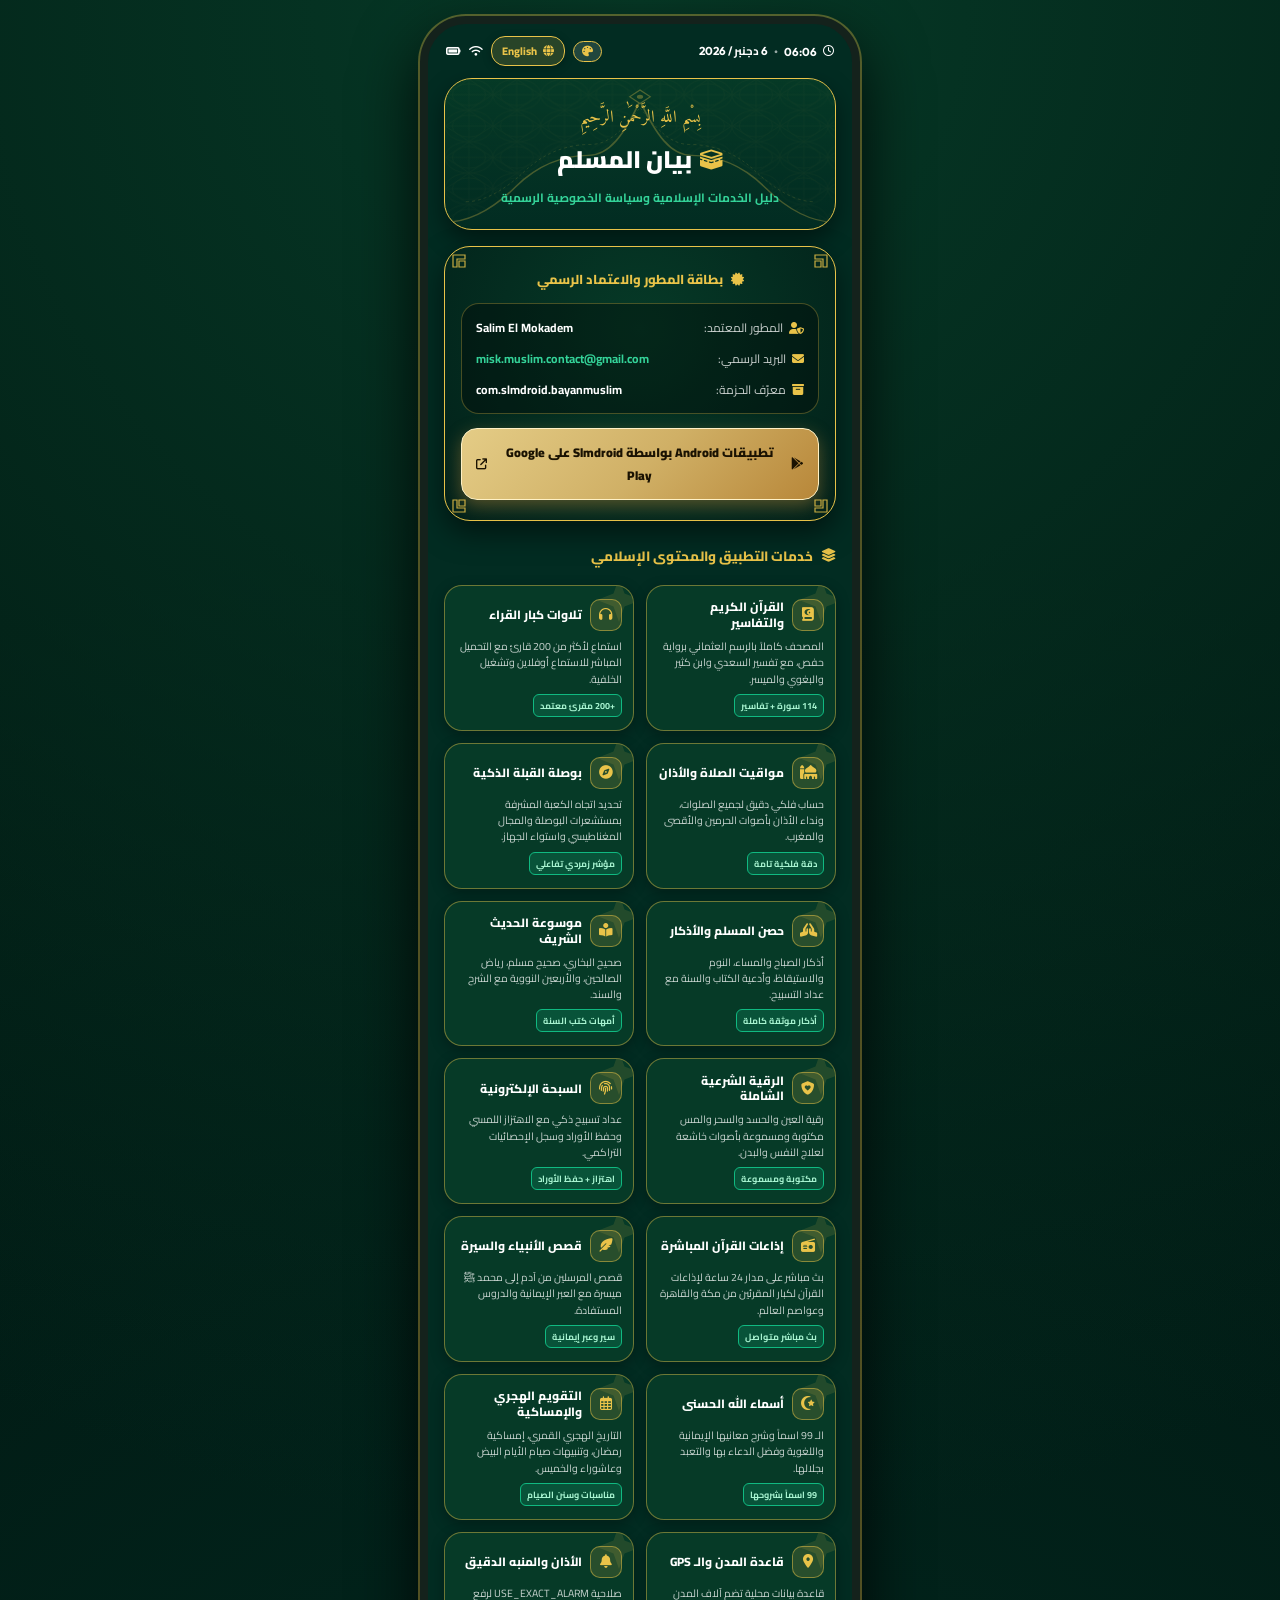
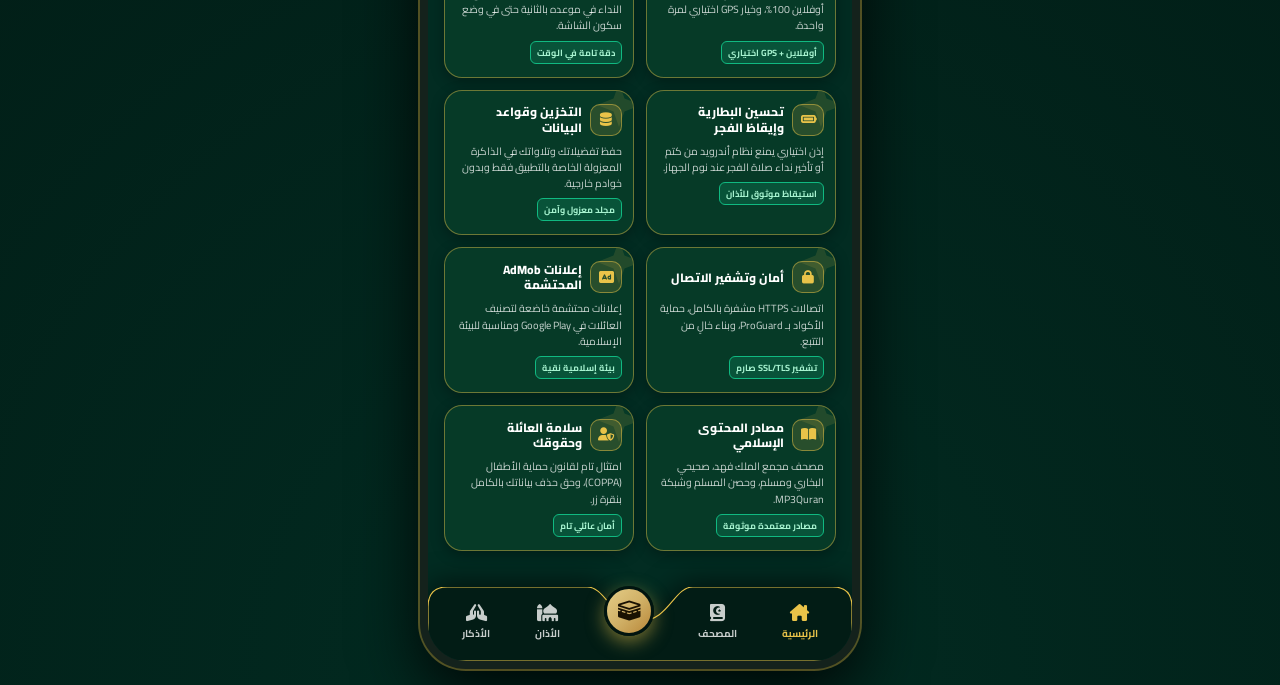
==== commit 192c492c: "Update index.html" ====
--- a/bayanmuslim/index.html
+++ b/bayanmuslim/index.html
@@ -3,9 +3,9 @@
 <head>
   <meta charset="UTF-8">
   <meta name="viewport" content="width=device-width, initial-scale=1.0, maximum-scale=1.0, user-scalable=no">
-  <title>بيان المسلم - سياسة الخصوصية الرسمية | Bayan Muslim Privacy Policy</title>
+  <title>بيان المسلم - سياسة الخصوصية الرسمية ودليل الخدمات | Bayan Muslim Privacy Policy</title>
   
-  <!-- بيانات زاحف جوجل وأدموب المخفية رسمياً -->
+  <!-- بيانات زاحف جوجل وأدموب الرسمية -->
   <meta name="google-site-verification" content="google.com, pub-4098081179037072, DIRECT, f08c47fec0942fa0">
   <meta name="app-ads" content="google.com, pub-4098081179037072, DIRECT, f08c47fec0942fa0">
 
@@ -13,10 +13,10 @@
   <link rel="preconnect" href="https://fonts.googleapis.com">
   <link rel="preconnect" href="https://fonts.gstatic.com" crossorigin>
   <link href="https://fonts.googleapis.com/css2?family=Amiri:wght@400;700&family=Cairo:wght@400;600;700;800;900&family=Outfit:wght@400;600;700;800&display=swap" rel="stylesheet">
-  <link rel="stylesheet" href="https://cdnjs.cloudflare.com/ajax/libs/font-awesome/6.4.0/css/all.min.css">
+  <link rel="stylesheet" href="https://cdnjs.cloudflare.com/ajax/libs/font-awesome/6.5.1/css/all.min.css">
 
   <style>
-    /* 🌟 مصفوفة ثيمات تطبيق بيان المسلم 🌟 */
+    /* 🌟 مصفوفة ثيمات تطبيق بيان المسلم الرسمية 🌟 */
     :root {
       --bg-dark: #022C22;
       --container-bg: #063A27;
@@ -82,7 +82,7 @@
     .phone-mockup {
       width: 100%;
       max-width: 440px;
-      min-height: 920px;
+      min-height: 940px;
       background: var(--bg-dark);
       border-radius: 46px;
       border: 8px solid #14221C;
@@ -93,7 +93,7 @@
       overflow: hidden;
     }
 
-    /* شريط الحالة العلوي */
+    /* شريط الحالة العلوي (الوقت والتاريخ باللون الأبيض) */
     .status-bar {
       min-height: 44px;
       padding: 12px 18px 4px 18px;
@@ -102,7 +102,7 @@
       align-items: center;
       font-size: 11.5px;
       font-weight: 700;
-      color: #E2E8F0;
+      color: #FFFFFF;
       z-index: 50;
     }
 
@@ -110,8 +110,11 @@
       display: flex;
       align-items: center;
       gap: 6px;
-      color: var(--gold);
+      color: #FFFFFF; /* 🌟 تم التغيير للأبيض */
       font-family: 'Outfit', 'Cairo', sans-serif;
+    }
+    .status-time-date i {
+      color: #FFFFFF;
     }
 
     .status-actions {
@@ -126,56 +129,83 @@
       border: 1px solid var(--gold);
       color: var(--gold);
       border-radius: 12px;
-      padding: 3px 8px;
+      padding: 4px 8px;
       font-size: 11px;
       cursor: pointer;
       display: flex;
       align-items: center;
       gap: 4px;
-    }
+      transition: all 0.2s ease;
+    }
+    .theme-picker-btn:hover { background: rgba(233, 195, 73, 0.25); }
 
     .theme-dropdown {
       position: absolute;
       top: 48px;
-      left: 20px;
-      background: rgba(0, 0, 0, 0.92);
-      border: 1px solid var(--gold);
-      border-radius: 16px;
-      padding: 10px;
+      left: 18px;
+      background: rgba(2, 28, 21, 0.96);
+      border: 1.5px solid var(--gold);
+      border-radius: 18px;
+      padding: 12px;
       display: none;
       grid-template-columns: repeat(3, 1fr);
-      gap: 8px;
+      gap: 12px;
       z-index: 99;
-      box-shadow: 0 8px 20px rgba(0,0,0,0.7);
-    }
-
-    .theme-dot {
-      width: 28px;
-      height: 28px;
-      border-radius: 14px;
+      box-shadow: 0 10px 30px rgba(0,0,0,0.85);
+      backdrop-filter: blur(10px);
+    }
+
+    /* تصميم دوائر الثيمات بالنجمة الإسلامية المطابقة لكود settings.tsx */
+    .theme-rosette-btn {
+      background: transparent;
+      border: none;
       cursor: pointer;
-      border: 2px solid transparent;
-    }
-    .theme-dot.active { border-color: #FFF; box-shadow: 0 0 8px #FFF; }
-
-    /* زر تبديل اللغة */
+      display: flex;
+      flex-direction: column;
+      align-items: center;
+      gap: 4px;
+      outline: none;
+      padding: 2px;
+    }
+    .theme-rosette-svg {
+      width: 38px;
+      height: 38px;
+      transition: transform 0.2s ease;
+      filter: drop-shadow(0 2px 4px rgba(0,0,0,0.4));
+    }
+    .theme-rosette-btn:hover .theme-rosette-svg {
+      transform: scale(1.12);
+    }
+    .theme-rosette-name {
+      font-size: 9.5px;
+      font-weight: 700;
+      color: var(--text-muted);
+    }
+
+    /* كبسولة اللغة المعتمدة بنفس شكل كبسولة التطبيق */
     .lang-pill-btn {
-      background: rgba(233, 195, 73, 0.18);
-      border: 1px solid var(--gold);
+      background: rgba(233, 195, 73, 0.16);
+      border: 1.2px solid var(--gold);
       color: var(--gold);
       font-family: inherit;
       font-size: 11px;
       font-weight: 800;
-      padding: 3px 10px;
-      border-radius: 12px;
+      padding: 4px 10px;
+      border-radius: 14px;
       cursor: pointer;
-    }
+      display: flex;
+      align-items: center;
+      gap: 6px;
+      box-shadow: 0 2px 8px rgba(0, 0, 0, 0.25);
+      transition: all 0.2s ease;
+    }
+    .lang-pill-btn:hover { background: rgba(233, 195, 73, 0.28); transform: translateY(-1px); }
 
     /* المحتوى القابل للتمرير */
     .app-scroll-body {
       flex: 1;
       overflow-y: auto;
-      padding: 8px 16px 100px 16px;
+      padding: 8px 16px 110px 16px;
       display: flex;
       flex-direction: column;
       gap: 16px;
@@ -183,23 +213,23 @@
     }
     .app-scroll-body::-webkit-scrollbar { display: none; }
 
-    /* 🕌 1. هيدر المحراب الإسلامي 🕌 */
+    /* 🕌 1. هيدر المحراب الإسلامي الأصلي المطابق لـ HomeBackgrounds.tsx 🕌 */
     .mihrab-header {
       width: 100%;
       background: linear-gradient(180deg, var(--container-bg) 0%, rgba(2, 44, 34, 0.95) 100%);
       border: 1.5px solid var(--gold);
       border-radius: 28px;
-      padding: 22px 14px 18px 14px;
+      padding: 24px 14px 20px 14px;
       position: relative;
       text-align: center;
-      box-shadow: 0 10px 25px rgba(0, 0, 0, 0.4);
+      box-shadow: 0 10px 25px rgba(0, 0, 0, 0.45);
       overflow: hidden;
     }
 
     .mihrab-arch-svg {
       position: absolute;
       top: 0; left: 0; width: 100%; height: 100%;
-      pointer-events: none; opacity: 0.18;
+      pointer-events: none; opacity: 0.35;
     }
 
     .mihrab-basmala {
@@ -207,6 +237,8 @@
       font-size: 17px;
       color: var(--gold);
       margin-bottom: 4px;
+      position: relative;
+      z-index: 2;
     }
 
     .mihrab-app-title {
@@ -217,10 +249,12 @@
       align-items: center;
       justify-content: center;
       gap: 8px;
+      position: relative;
+      z-index: 2;
     }
 
     .mihrab-app-title i { color: var(--gold); font-size: 20px; }
-    .mihrab-subtitle { font-size: 12px; color: var(--accent-light); font-weight: 700; margin-top: 4px; }
+    .mihrab-subtitle { font-size: 12px; color: var(--accent-light); font-weight: 700; margin-top: 4px; position: relative; z-index: 2; }
 
     /* 🌟 2. بطاقة المطور المركزية الفخمة 🌟 */
     .central-prayer-card {
@@ -261,20 +295,20 @@
     .dev-item-value { color: #FFFFFF; font-weight: 700; direction: ltr; }
     .dev-item-value a { color: var(--accent-light); text-decoration: none; }
 
-    /* زر المتجر الذهبي المعتمد */
+    /* زر متجر Google Play الذهبي المعتمد */
     .gold-store-button {
       display: flex; align-items: center; justify-content: center; gap: 8px;
       background: var(--gold-gradient); color: #1A1202; text-decoration: none;
       font-size: 12.5px; font-weight: 900; padding: 12px 14px; border-radius: 16px;
       box-shadow: 0 6px 18px rgba(184, 135, 57, 0.45); border: 1px solid #FFF1C5;
-      text-align: center;
+      text-align: center; transition: transform 0.2s ease;
     }
     .gold-store-button:hover { transform: translateY(-2px); }
 
-    /* 🌟 3. شبكة بطاقات الصلوات الشاملة (10 بطاقات متخصصة) 🌟 */
+    /* 🌟 3. شبكة بطاقات الخدمات والمحتوى والخصوصية (20 بطاقة شاملة) 🌟 */
     .section-headline {
       font-size: 13.5px; font-weight: 800; color: var(--gold);
-      display: flex; align-items: center; gap: 8px; margin-top: 4px;
+      display: flex; align-items: center; gap: 8px; margin-top: 6px;
     }
 
     .prayer-cards-grid {
@@ -291,8 +325,9 @@
       display: flex; flex-direction: column; gap: 7px;
       position: relative; box-shadow: 0 4px 14px rgba(0, 0, 0, 0.3);
       cursor: pointer; overflow: hidden;
-    }
-    .prayer-policy-tile:hover { border-color: var(--gold); transform: translateY(-2px); }
+      transition: all 0.2s ease;
+    }
+    .prayer-policy-tile:hover { border-color: var(--gold); transform: translateY(-2px); box-shadow: 0 6px 20px rgba(0, 0, 0, 0.45); }
 
     .tile-arabic-star {
       position: absolute; top: -8px; right: -8px; width: 44px; height: 44px;
@@ -317,7 +352,7 @@
       font-size: 9px; font-weight: 700; padding: 2px 6px; border-radius: 6px;
     }
 
-    /* 🕌 4. شريط التنقل السفلي المقوس الفخم 🕌 */
+    /* 🕌 4. شريط التنقل السفلي المقوس 🕌 */
     .curved-bottom-bar-wrapper {
       position: absolute; bottom: 0; left: 0; width: 100%; height: 74px;
       z-index: 40; pointer-events: auto;
@@ -346,30 +381,33 @@
       box-shadow: 0 6px 18px rgba(233, 195, 73, 0.5);
       display: flex; align-items: center; justify-content: center;
       color: #1A1202; font-size: 20px; margin-top: -26px; cursor: pointer;
-    }
+      transition: transform 0.2s ease;
+    }
+    .center-elevated-tab:hover { transform: scale(1.08); }
 
     /* النافذة المنبثقة التفصيلية (Sheet Modal) */
     .policy-modal-overlay {
       position: absolute; top: 0; left: 0; width: 100%; height: 100%;
-      background: rgba(0, 0, 0, 0.78); backdrop-filter: blur(8px);
+      background: rgba(0, 0, 0, 0.82); backdrop-filter: blur(8px);
       z-index: 60; display: none; align-items: flex-end; padding: 12px;
     }
 
     .policy-modal-sheet {
       width: 100%; background: var(--bg-dark);
-      border: 1.5px solid var(--gold); border-radius: 26px; padding: 22px 18px;
-      max-height: 82%; overflow-y: auto; box-shadow: 0 -10px 30px rgba(0, 0, 0, 0.85);
+      border: 1.5px solid var(--gold); border-radius: 26px; padding: 24px 18px;
+      max-height: 84%; overflow-y: auto; box-shadow: 0 -10px 30px rgba(0, 0, 0, 0.85);
       position: relative;
     }
 
     .modal-close-btn {
       position: absolute; top: 14px; left: 14px;
       background: rgba(255, 255, 255, 0.12); border: none; color: #FFF;
-      width: 30px; height: 30px; border-radius: 15px; cursor: pointer;
+      width: 32px; height: 32px; border-radius: 16px; cursor: pointer;
       display: flex; align-items: center; justify-content: center;
-    }
-
-    .modal-title { font-size: 15px; font-weight: 800; color: var(--gold); margin-bottom: 12px; display: flex; align-items: center; gap: 8px; }
+      font-size: 14px;
+    }
+
+    .modal-title { font-size: 15.5px; font-weight: 800; color: var(--gold); margin-bottom: 12px; display: flex; align-items: center; gap: 8px; }
     .modal-text { font-size: 12.5px; color: #E2E8F0; line-height: 1.85; }
     .modal-text ul { margin: 8px 16px; display: flex; flex-direction: column; gap: 6px; }
 
@@ -389,10 +427,10 @@
   <!-- 📱 إطار التطبيق المحاكي للشاشة الرئيسية 📱 -->
   <div class="phone-mockup">
 
-    <!-- شريط الحالة (Status Bar) مع الوقت والتاريخ الحي ومنتقي الثيمات وزر اللغة -->
+    <!-- شريط الحالة (Status Bar) مع الوقت والتاريخ الحي باللون الأبيض النقي، منتقي الثيمات، وزر اللغة -->
     <div class="status-bar">
       <div class="status-time-date">
-        <i class="fa-regular fa-clock" style="font-size: 10px;"></i>
+        <i class="fa-regular fa-clock" style="font-size: 11px;"></i>
         <span id="currentTime">--:--</span>
         <span style="opacity: 0.6;">•</span>
         <span id="currentDate">--/--/----</span>
@@ -404,16 +442,68 @@
           <i class="fa-solid fa-palette"></i>
         </button>
 
+        <!-- قائمة الثيمات بالنجمة الإسلامية المطابقة لـ settings.tsx -->
         <div class="theme-dropdown" id="themeDropdown">
-          <div class="theme-dot active" style="background:#063A27;" onclick="setTheme('emerald')" title="الزمردي"></div>
-          <div class="theme-dot" style="background:#012a4a;" onclick="setTheme('blue')" title="الأزرق"></div>
-          <div class="theme-dot" style="background:#2d1b4e;" onclick="setTheme('purple')" title="البنفسجي"></div>
-          <div class="theme-dot" style="background:#4a1528;" onclick="setTheme('rose')" title="الوردي"></div>
-          <div class="theme-dot" style="background:#004040;" onclick="setTheme('turquoise')" title="الفيروزي"></div>
-          <div class="theme-dot" style="background:#7a101c;" onclick="setTheme('ruby')" title="الياقوتي"></div>
-        </div>
-
-        <button class="lang-pill-btn" onclick="toggleLanguage()">
+          
+          <!-- زمردي -->
+          <button class="theme-rosette-btn" onclick="setTheme('emerald', this)" title="الزمردي">
+            <svg class="theme-rosette-svg" viewBox="0 0 24 24">
+              <path d="M22.25 12c0-1.43-.88-2.67-2.19-3.34.46-1.39.2-2.9-.81-3.91s-2.52-1.27-3.91-.81c-.67-1.31-1.91-2.19-3.34-2.19s-2.67.88-3.33 2.19c-1.4-.46-2.91-.2-3.92.81s-1.26 2.52-.8 3.91c-1.31.67-2.2 1.91-2.2 3.34s.89 2.67 2.2 3.34c-.46 1.39-.21 2.9.8 3.91s2.52 1.26 3.91.81c.67 1.31 1.91 2.19 3.34 2.19s2.67-.88 3.34-2.19c1.39.45 2.9.2 3.91-.81s1.27-2.52.81-3.91c1.31-.67 2.19-1.91 2.19-3.34z" fill="#022C22" stroke="#10B981" stroke-width="1"/>
+              <path class="theme-check-mark" d="M9.86 18a1 1 0 01-.73-.32l-4.86-5.17a1 1 0 111.46-1.37l4.12 4.39 8.41-9.2a1 1 0 111.48 1.34l-9.14 10a1 1 0 01-.73.33z" fill="#ffffff" />
+            </svg>
+            <span class="theme-rosette-name">زمردي</span>
+          </button>
+
+          <!-- أزرق -->
+          <button class="theme-rosette-btn" onclick="setTheme('blue', this)" title="الأزرق">
+            <svg class="theme-rosette-svg" viewBox="0 0 24 24">
+              <path d="M22.25 12c0-1.43-.88-2.67-2.19-3.34.46-1.39.2-2.9-.81-3.91s-2.52-1.27-3.91-.81c-.67-1.31-1.91-2.19-3.34-2.19s-2.67.88-3.33 2.19c-1.4-.46-2.91-.2-3.92.81s-1.26 2.52-.8 3.91c-1.31.67-2.2 1.91-2.2 3.34s.89 2.67 2.2 3.34c-.46 1.39-.21 2.9.8 3.91s2.52 1.26 3.91.81c.67 1.31 1.91 2.19 3.34 2.19s2.67-.88 3.34-2.19c1.39.45 2.9.2 3.91-.81s1.27-2.52.81-3.91c1.31-.67 2.19-1.91 2.19-3.34z" fill="#012a4a" stroke="#3B82F6" stroke-width="1"/>
+              <path class="theme-check-mark" style="display:none;" d="M9.86 18a1 1 0 01-.73-.32l-4.86-5.17a1 1 0 111.46-1.37l4.12 4.39 8.41-9.2a1 1 0 111.48 1.34l-9.14 10a1 1 0 01-.73.33z" fill="#ffffff" />
+            </svg>
+            <span class="theme-rosette-name">أزرق</span>
+          </button>
+
+          <!-- بنفسجي -->
+          <button class="theme-rosette-btn" onclick="setTheme('purple', this)" title="البنفسجي">
+            <svg class="theme-rosette-svg" viewBox="0 0 24 24">
+              <path d="M22.25 12c0-1.43-.88-2.67-2.19-3.34.46-1.39.2-2.9-.81-3.91s-2.52-1.27-3.91-.81c-.67-1.31-1.91-2.19-3.34-2.19s-2.67.88-3.33 2.19c-1.4-.46-2.91-.2-3.92.81s-1.26 2.52-.8 3.91c-1.31.67-2.2 1.91-2.2 3.34s.89 2.67 2.2 3.34c-.46 1.39-.21 2.9.8 3.91s2.52 1.26 3.91.81c.67 1.31 1.91 2.19 3.34 2.19s2.67-.88 3.34-2.19c1.39.45 2.9.2 3.91-.81s1.27-2.52.81-3.91c1.31-.67 2.19-1.91 2.19-3.34z" fill="#2d1b4e" stroke="#8B5CF6" stroke-width="1"/>
+              <path class="theme-check-mark" style="display:none;" d="M9.86 18a1 1 0 01-.73-.32l-4.86-5.17a1 1 0 111.46-1.37l4.12 4.39 8.41-9.2a1 1 0 111.48 1.34l-9.14 10a1 1 0 01-.73.33z" fill="#ffffff" />
+            </svg>
+            <span class="theme-rosette-name">بنفسجي</span>
+          </button>
+
+          <!-- وردي -->
+          <button class="theme-rosette-btn" onclick="setTheme('rose', this)" title="الوردي">
+            <svg class="theme-rosette-svg" viewBox="0 0 24 24">
+              <path d="M22.25 12c0-1.43-.88-2.67-2.19-3.34.46-1.39.2-2.9-.81-3.91s-2.52-1.27-3.91-.81c-.67-1.31-1.91-2.19-3.34-2.19s-2.67.88-3.33 2.19c-1.4-.46-2.91-.2-3.92.81s-1.26 2.52-.8 3.91c-1.31.67-2.2 1.91-2.2 3.34s.89 2.67 2.2 3.34c-.46 1.39-.21 2.9.8 3.91s2.52 1.26 3.91.81c.67 1.31 1.91 2.19 3.34 2.19s2.67-.88 3.34-2.19c1.39.45 2.9.2 3.91-.81s1.27-2.52.81-3.91c1.31-.67 2.19-1.91 2.19-3.34z" fill="#4a1528" stroke="#F43F5E" stroke-width="1"/>
+              <path class="theme-check-mark" style="display:none;" d="M9.86 18a1 1 0 01-.73-.32l-4.86-5.17a1 1 0 111.46-1.37l4.12 4.39 8.41-9.2a1 1 0 111.48 1.34l-9.14 10a1 1 0 01-.73.33z" fill="#ffffff" />
+            </svg>
+            <span class="theme-rosette-name">وردي</span>
+          </button>
+
+          <!-- فيروزي -->
+          <button class="theme-rosette-btn" onclick="setTheme('turquoise', this)" title="الفيروزي">
+            <svg class="theme-rosette-svg" viewBox="0 0 24 24">
+              <path d="M22.25 12c0-1.43-.88-2.67-2.19-3.34.46-1.39.2-2.9-.81-3.91s-2.52-1.27-3.91-.81c-.67-1.31-1.91-2.19-3.34-2.19s-2.67.88-3.33 2.19c-1.4-.46-2.91-.2-3.92.81s-1.26 2.52-.8 3.91c-1.31.67-2.2 1.91-2.2 3.34s.89 2.67 2.2 3.34c-.46 1.39-.21 2.9.8 3.91s2.52 1.26 3.91.81c.67 1.31 1.91 2.19 3.34 2.19s2.67-.88 3.34-2.19c1.39.45 2.9.2 3.91-.81s1.27-2.52.81-3.91c1.31-.67 2.19-1.91 2.19-3.34z" fill="#004040" stroke="#06B6D4" stroke-width="1"/>
+              <path class="theme-check-mark" style="display:none;" d="M9.86 18a1 1 0 01-.73-.32l-4.86-5.17a1 1 0 111.46-1.37l4.12 4.39 8.41-9.2a1 1 0 111.48 1.34l-9.14 10a1 1 0 01-.73.33z" fill="#ffffff" />
+            </svg>
+            <span class="theme-rosette-name">فيروزي</span>
+          </button>
+
+          <!-- ياقوتي -->
+          <button class="theme-rosette-btn" onclick="setTheme('ruby', this)" title="الياقوتي">
+            <svg class="theme-rosette-svg" viewBox="0 0 24 24">
+              <path d="M22.25 12c0-1.43-.88-2.67-2.19-3.34.46-1.39.2-2.9-.81-3.91s-2.52-1.27-3.91-.81c-.67-1.31-1.91-2.19-3.34-2.19s-2.67.88-3.33 2.19c-1.4-.46-2.91-.2-3.92.81s-1.26 2.52-.8 3.91c-1.31.67-2.2 1.91-2.2 3.34s.89 2.67 2.2 3.34c-.46 1.39-.21 2.9.8 3.91s2.52 1.26 3.91.81c.67 1.31 1.91 2.19 3.34 2.19s2.67-.88 3.34-2.19c1.39.45 2.9.2 3.91-.81s1.27-2.52.81-3.91c1.31-.67 2.19-1.91 2.19-3.34z" fill="#7a101c" stroke="#EF4444" stroke-width="1"/>
+              <path class="theme-check-mark" style="display:none;" d="M9.86 18a1 1 0 01-.73-.32l-4.86-5.17a1 1 0 111.46-1.37l4.12 4.39 8.41-9.2a1 1 0 111.48 1.34l-9.14 10a1 1 0 01-.73.33z" fill="#ffffff" />
+            </svg>
+            <span class="theme-rosette-name">ياقوتي</span>
+          </button>
+
+        </div>
+
+        <!-- زر كبسولة اللغة بنفس أسلوب كبسولة التطبيق الأصلية -->
+        <button class="lang-pill-btn" onclick="toggleLanguage()" title="تغيير اللغة">
+          <i class="fa-solid fa-globe"></i>
           <span id="langBtnText">English</span>
         </button>
 
@@ -423,23 +513,50 @@
     </div>
 
     <!-- جسم التطبيق القابل للتمرير -->
-    <div class="app-scroll-body">
-
-      <!-- 🕌 1. المحراب الإسلامي الشريف في الأعلى 🕌 -->
+    <div class="app-scroll-body" id="appScrollBody">
+
+      <!-- 🕌 1. المحراب الإسلامي الشريف الأصلي المطابق لـ HomeBackgrounds.tsx 🕌 -->
       <section class="mihrab-header">
-        <svg class="mihrab-arch-svg" viewBox="0 0 100 60" preserveAspectRatio="none">
-          <path d="M 0,60 L 0,20 Q 50,-10 100,20 L 100,60 Z" fill="none" stroke="#e9c349" stroke-width="1.5" />
-          <path d="M 10,60 L 10,25 Q 50,2 90,25 L 90,60 Z" fill="none" stroke="#e9c349" stroke-width="0.8" stroke-dasharray="2,2" />
+        <svg class="mihrab-arch-svg" viewBox="0 0 375 220" preserveAspectRatio="none">
+          <defs>
+            <linearGradient id="mihrabArchGrad" x1="0" y1="0" x2="0" y2="1">
+              <stop offset="0%" stop-color="var(--container-bg)" stop-opacity="0.9" />
+              <stop offset="100%" stop-color="var(--bg-dark)" stop-opacity="0.4" />
+            </linearGradient>
+            <pattern id="archIslamicPat" x="0" y="0" width="46" height="46" patternUnits="userSpaceOnUse">
+              <g stroke="var(--gold)" stroke-width="0.8" fill="none" opacity="0.12">
+                <circle cx="23" cy="23" r="16" />
+                <circle cx="23" cy="23" r="23" />
+                <path d="M 23,0 L 23,46 M 0,23 L 46,23" />
+                <rect x="7" y="7" width="32" height="32" transform="rotate(45 23 23)" />
+              </g>
+            </pattern>
+          </defs>
+
+          <!-- خلفية المحراب المقوسة الدقيقة -->
+          <path d="M 0,0 L 0,210 C 25,210 48,188 68,158 C 90,125 115,112 138,112 C 158,112 172,82 187.5,32 C 203,82 217,112 237,112 C 260,112 285,125 307,158 C 327,188 350,210 375,210 L 375,0 Z" fill="url(#mihrabArchGrad)" />
+          <path d="M 0,0 L 0,210 C 25,210 48,188 68,158 C 90,125 115,112 138,112 C 158,112 172,82 187.5,32 C 203,82 217,112 237,112 C 260,112 285,125 307,158 C 327,188 350,210 375,210 L 375,0 Z" fill="url(#archIslamicPat)" />
+
+          <!-- إطار المحراب الذهبي الأصلي من كود التطبيق -->
+          <path d="M 0,210 C 25,210 48,188 68,158 C 90,125 115,112 138,112 C 158,112 172,82 187.5,32 C 203,82 217,112 237,112 C 260,112 285,125 307,158 C 327,188 350,210 375,210" fill="none" stroke="var(--gold)" stroke-width="1.8" opacity="0.85" />
+          <path d="M 20,180 C 38,180 58,162 76,136 C 96,107 118,96 140,96 C 160,96 174,68 187.5,42 C 201,68 215,96 235,96 C 257,96 279,107 299,136 C 317,162 337,180 355,180" fill="none" stroke="var(--gold)" stroke-width="0.9" stroke-dasharray="3,3" opacity="0.5" />
+
+          <!-- النجمة الماسية في قمة المحراب -->
+          <g transform="translate(187.5, 26)">
+            <rect x="-7" y="-7" width="14" height="14" transform="rotate(45)" fill="var(--container-bg)" stroke="var(--gold)" stroke-width="1.4" opacity="0.95" />
+            <circle cx="0" cy="0" r="3" fill="var(--gold)" opacity="0.95" />
+          </g>
         </svg>
+
         <div class="mihrab-basmala">بِسْمِ اللَّهِ الرَّحْمَٰنِ الرَّحِيمِ</div>
         <h1 class="mihrab-app-title">
           <i class="fa-solid fa-kaaba"></i>
           <span data-key="appName">بيان المسلم</span>
         </h1>
-        <div class="mihrab-subtitle" data-key="policyLabel">وثيقة سياسة الخصوصية وشروط الاستخدام الرسمية</div>
+        <div class="mihrab-subtitle" data-key="policyLabel">دليل الخدمات الإسلامية وسياسة الخصوصية الرسمية</div>
       </section>
 
-      <!-- 🌟 2. البطاقة المركزية (تصميم بطاقة الصلاة المركزية بالتطبيق) 🌟 -->
+      <!-- 🌟 2. البطاقة المركزية (بطاقة المطور والاعتماد الرسمي) 🌟 -->
       <section class="central-prayer-card">
         <svg class="corner-ornament c-top-left" viewBox="0 0 24 24"><path d="M2,2 L14,2 L14,6 L6,6 L6,14 L2,14 Z M8,8 L14,8 L14,14 L8,14 Z"/></svg>
         <svg class="corner-ornament c-top-right" viewBox="0 0 24 24"><path d="M2,2 L14,2 L14,6 L6,6 L6,14 L2,14 Z M8,8 L14,8 L14,14 L8,14 Z"/></svg>
@@ -466,7 +583,7 @@
           </div>
         </div>
 
-        <!-- رابط متجر Play بالنص الصريح المطلوب ليوجه للمتجر -->
+        <!-- رابط متجر Play بالنص الصريح ليوجه للمتجر -->
         <a href="https://play.google.com/store/apps/developer?id=Slmdroid" target="_blank" rel="noopener noreferrer" class="gold-store-button">
           <i class="fa-brands fa-google-play"></i>
           <span data-key="storeBtnText">تطبيقات Android بواسطة Slmdroid على Google Play</span>
@@ -474,121 +591,231 @@
         </a>
       </section>
 
-      <!-- 🌟 3. شبكة بطاقات الصلوات الشاملة (10 بطاقات متخصصة) 🌟 -->
+      <!-- 🌟 3. شبكة بطاقات الخدمات والمحتوى والخصوصية (20 بطاقة شاملة ومفصلة) 🌟 -->
       <div class="section-headline">
-        <i class="fa-solid fa-shield-halved"></i>
-        <span data-key="policyGridTitle">صلاحيات التطبيق وحماية البيانات</span>
+        <i class="fa-solid fa-layer-group"></i>
+        <span data-key="servicesGridTitle">خدمات التطبيق والمحتوى الإسلامي</span>
       </div>
 
       <div class="prayer-cards-grid">
 
-        <!-- بطاقة 1: الموقع ومواقيت الصلاة وآلاف المدن أوفلاين -->
+        <!-- 1. القرآن الكريم والتفاسير -->
+        <div class="prayer-policy-tile" onclick="openPolicyModal('quran')">
+          <svg class="tile-arabic-star" viewBox="0 0 40 40"><polygon points="20,0 25,14 40,20 25,26 20,40 15,26 0,20 15,14" fill="#e9c349"/></svg>
+          <div class="tile-header">
+            <div class="tile-icon-frame"><i class="fa-solid fa-book-quran"></i></div>
+            <div class="tile-title" data-key="cardQuranTitle">القرآن الكريم والتفاسير</div>
+          </div>
+          <p class="tile-desc" data-key="cardQuranDesc">المصحف كاملاً بالرسم العثماني برواية حفص، مع تفسير السعدي وابن كثير والبغوي والميسر.</p>
+          <span class="tile-status-badge" data-key="badgeQuran">114 سورة + تفاسير</span>
+        </div>
+
+        <!-- 2. مكتبة التلاوات وكبار المقرئين -->
+        <div class="prayer-policy-tile" onclick="openPolicyModal('reciters')">
+          <svg class="tile-arabic-star" viewBox="0 0 40 40"><polygon points="20,0 25,14 40,20 25,26 20,40 15,26 0,20 15,14" fill="#e9c349"/></svg>
+          <div class="tile-header">
+            <div class="tile-icon-frame"><i class="fa-solid fa-headphones"></i></div>
+            <div class="tile-title" data-key="cardRecitersTitle">تلاوات كبار القراء</div>
+          </div>
+          <p class="tile-desc" data-key="cardRecitersDesc">استماع لأكثر من 200 قارئ مع التحميل المباشر للاستماع أوفلاين وتشغيل الخلفية.</p>
+          <span class="tile-status-badge" data-key="badgeReciters">+200 مقرئ معتمد</span>
+        </div>
+
+        <!-- 3. مواقيت الصلاة والأذان المتقن -->
+        <div class="prayer-policy-tile" onclick="openPolicyModal('prayerTimes')">
+          <svg class="tile-arabic-star" viewBox="0 0 40 40"><polygon points="20,0 25,14 40,20 25,26 20,40 15,26 0,20 15,14" fill="#e9c349"/></svg>
+          <div class="tile-header">
+            <div class="tile-icon-frame"><i class="fa-solid fa-mosque"></i></div>
+            <div class="tile-title" data-key="cardPrayerTitle">مواقيت الصلاة والأذان</div>
+          </div>
+          <p class="tile-desc" data-key="cardPrayerDesc">حساب فلكي دقيق لجميع الصلوات، ونداء الأذان بأصوات الحرمين والأقصى والمغرب.</p>
+          <span class="tile-status-badge" data-key="badgePrayer">دقة فلكية تامة</span>
+        </div>
+
+        <!-- 4. بوصلة القبلة الذكية -->
+        <div class="prayer-policy-tile" onclick="openPolicyModal('qiblaCompass')">
+          <svg class="tile-arabic-star" viewBox="0 0 40 40"><polygon points="20,0 25,14 40,20 25,26 20,40 15,26 0,20 15,14" fill="#e9c349"/></svg>
+          <div class="tile-header">
+            <div class="tile-icon-frame"><i class="fa-solid fa-compass"></i></div>
+            <div class="tile-title" data-key="cardQiblaTitle">بوصلة القبلة الذكية</div>
+          </div>
+          <p class="tile-desc" data-key="cardQiblaDesc">تحديد اتجاه الكعبة المشرفة بمستشعرات البوصلة والمجال المغناطيسي واستواء الجهاز.</p>
+          <span class="tile-status-badge" data-key="badgeQibla">مؤشر زمردي تفاعلي</span>
+        </div>
+
+        <!-- 5. حصن المسلم والأذكار اليومية -->
+        <div class="prayer-policy-tile" onclick="openPolicyModal('athkar')">
+          <svg class="tile-arabic-star" viewBox="0 0 40 40"><polygon points="20,0 25,14 40,20 25,26 20,40 15,26 0,20 15,14" fill="#e9c349"/></svg>
+          <div class="tile-header">
+            <div class="tile-icon-frame"><i class="fa-solid fa-hands-praying"></i></div>
+            <div class="tile-title" data-key="cardAthkarTitle">حصن المسلم والأذكار</div>
+          </div>
+          <p class="tile-desc" data-key="cardAthkarDesc">أذكار الصباح والمساء، النوم والاستيقاظ، وأدعية الكتاب والسنة مع عداد التسبيح.</p>
+          <span class="tile-status-badge" data-key="badgeAthkar">أذكار موثقة كاملة</span>
+        </div>
+
+        <!-- 6. صحيح السنة والأحاديث النبوية -->
+        <div class="prayer-policy-tile" onclick="openPolicyModal('hadith')">
+          <svg class="tile-arabic-star" viewBox="0 0 40 40"><polygon points="20,0 25,14 40,20 25,26 20,40 15,26 0,20 15,14" fill="#e9c349"/></svg>
+          <div class="tile-header">
+            <div class="tile-icon-frame"><i class="fa-solid fa-book-open-reader"></i></div>
+            <div class="tile-title" data-key="cardHadithTitle">موسوعة الحديث الشريف</div>
+          </div>
+          <p class="tile-desc" data-key="cardHadithDesc">صحيح البخاري، صحيح مسلم، رياض الصالحين، والأربعين النووية مع الشرح والسند.</p>
+          <span class="tile-status-badge" data-key="badgeHadith">أمهات كتب السنة</span>
+        </div>
+
+        <!-- 7. الرقية الشرعية الشاملة -->
+        <div class="prayer-policy-tile" onclick="openPolicyModal('ruqyah')">
+          <svg class="tile-arabic-star" viewBox="0 0 40 40"><polygon points="20,0 25,14 40,20 25,26 20,40 15,26 0,20 15,14" fill="#e9c349"/></svg>
+          <div class="tile-header">
+            <div class="tile-icon-frame"><i class="fa-solid fa-shield-heart"></i></div>
+            <div class="tile-title" data-key="cardRuqyahTitle">الرقية الشرعية الشاملة</div>
+          </div>
+          <p class="tile-desc" data-key="cardRuqyahDesc">رقية العين والحسد والسحر والمس مكتوبة ومسموعة بأصوات خاشعة لعلاج النفس والبدن.</p>
+          <span class="tile-status-badge" data-key="badgeRuqyah">مكتوبة ومسموعة</span>
+        </div>
+
+        <!-- 8. السبحة الإلكترونية الذكية -->
+        <div class="prayer-policy-tile" onclick="openPolicyModal('tasbih')">
+          <svg class="tile-arabic-star" viewBox="0 0 40 40"><polygon points="20,0 25,14 40,20 25,26 20,40 15,26 0,20 15,14" fill="#e9c349"/></svg>
+          <div class="tile-header">
+            <div class="tile-icon-frame"><i class="fa-solid fa-fingerprint"></i></div>
+            <div class="tile-title" data-key="cardTasbihTitle">السبحة الإلكترونية</div>
+          </div>
+          <p class="tile-desc" data-key="cardTasbihDesc">عداد تسبيح ذكي مع الاهتزاز اللمسي وحفظ الأوراد وسجل الإحصائيات التراكمي.</p>
+          <span class="tile-status-badge" data-key="badgeTasbih">اهتزاز + حفظ الأوراد</span>
+        </div>
+
+        <!-- 9. إذاعات القرآن الكريم المباشرة -->
+        <div class="prayer-policy-tile" onclick="openPolicyModal('radio')">
+          <svg class="tile-arabic-star" viewBox="0 0 40 40"><polygon points="20,0 25,14 40,20 25,26 20,40 15,26 0,20 15,14" fill="#e9c349"/></svg>
+          <div class="tile-header">
+            <div class="tile-icon-frame"><i class="fa-solid fa-radio"></i></div>
+            <div class="tile-title" data-key="cardRadioTitle">إذاعات القرآن المباشرة</div>
+          </div>
+          <p class="tile-desc" data-key="cardRadioDesc">بث مباشر على مدار 24 ساعة لإذاعات القرآن لكبار المقرئين من مكة والقاهرة وعواصم العالم.</p>
+          <span class="tile-status-badge" data-key="badgeRadio">بث مباشر متواصل</span>
+        </div>
+
+        <!-- 10. قصص الأنبياء والسيرة النبوية -->
+        <div class="prayer-policy-tile" onclick="openPolicyModal('stories')">
+          <svg class="tile-arabic-star" viewBox="0 0 40 40"><polygon points="20,0 25,14 40,20 25,26 20,40 15,26 0,20 15,14" fill="#e9c349"/></svg>
+          <div class="tile-header">
+            <div class="tile-icon-frame"><i class="fa-solid fa-feather-pointed"></i></div>
+            <div class="tile-title" data-key="cardStoriesTitle">قصص الأنبياء والسيرة</div>
+          </div>
+          <p class="tile-desc" data-key="cardStoriesDesc">قصص المرسلين من آدم إلى محمد ﷺ ميسرة مع العبر الإيمانية والدروس المستفادة.</p>
+          <span class="tile-status-badge" data-key="badgeStories">سير وعبر إيمانية</span>
+        </div>
+
+        <!-- 11. أسماء الله الحسنى وشرحها -->
+        <div class="prayer-policy-tile" onclick="openPolicyModal('names')">
+          <svg class="tile-arabic-star" viewBox="0 0 40 40"><polygon points="20,0 25,14 40,20 25,26 20,40 15,26 0,20 15,14" fill="#e9c349"/></svg>
+          <div class="tile-header">
+            <div class="tile-icon-frame"><i class="fa-solid fa-star-and-crescent"></i></div>
+            <div class="tile-title" data-key="cardNamesTitle">أسماء الله الحسنى</div>
+          </div>
+          <p class="tile-desc" data-key="cardNamesDesc">الـ 99 اسماً وشرح معانيها الإيمانية واللغوية وفضل الدعاء بها والتعبد بجلالها.</p>
+          <span class="tile-status-badge" data-key="badgeNames">99 اسماً بشروحها</span>
+        </div>
+
+        <!-- 12. التقويم الهجري وإمساكية رمضان -->
+        <div class="prayer-policy-tile" onclick="openPolicyModal('calendar')">
+          <svg class="tile-arabic-star" viewBox="0 0 40 40"><polygon points="20,0 25,14 40,20 25,26 20,40 15,26 0,20 15,14" fill="#e9c349"/></svg>
+          <div class="tile-header">
+            <div class="tile-icon-frame"><i class="fa-regular fa-calendar-days"></i></div>
+            <div class="tile-title" data-key="cardCalTitle">التقويم الهجري والإمساكية</div>
+          </div>
+          <p class="tile-desc" data-key="cardCalDesc">التاريخ الهجري القمري، إمساكية رمضان، وتنبيهات صيام الأيام البيض وعاشوراء والخميس.</p>
+          <span class="tile-status-badge" data-key="badgeCal">مناسبات وسنن الصيام</span>
+        </div>
+
+        <!-- 13. آلاف المدن أوفلاين والموقع الاختياري -->
         <div class="prayer-policy-tile" onclick="openPolicyModal('location')">
           <svg class="tile-arabic-star" viewBox="0 0 40 40"><polygon points="20,0 25,14 40,20 25,26 20,40 15,26 0,20 15,14" fill="#e9c349"/></svg>
           <div class="tile-header">
             <div class="tile-icon-frame"><i class="fa-solid fa-location-dot"></i></div>
-            <div class="tile-title" data-key="cardLocTitle">قاعدة آلاف المدن والـ GPS</div>
-          </div>
-          <p class="tile-desc" data-key="cardLocDesc">بيانات آلاف المدن ومئات الدول في قاعدة مدمجة أوفلاين 100%، وخيار GPS اختياري.</p>
-          <span class="tile-status-badge" data-key="badgeNoTracking">أوفلاين + GPS اختياري</span>
-        </div>
-
-        <!-- بطاقة 2: البوصلة ومستشعرات الحركة -->
-        <div class="prayer-policy-tile" onclick="openPolicyModal('sensors')">
-          <svg class="tile-arabic-star" viewBox="0 0 40 40"><polygon points="20,0 25,14 40,20 25,26 20,40 15,26 0,20 15,14" fill="#e9c349"/></svg>
-          <div class="tile-header">
-            <div class="tile-icon-frame"><i class="fa-solid fa-compass"></i></div>
-            <div class="tile-title" data-key="cardSensTitle">البوصلة والمستشعرات</div>
-          </div>
-          <p class="tile-desc" data-key="cardSensDesc">تحديد الشمال واستواء الهاتف بلحظيتها، وتتلاشى فور مغادرة القبلة.</p>
-          <span class="tile-status-badge" data-key="badgeNoStorage">لحظية بدون تخزين</span>
-        </div>
-
-        <!-- بطاقة 3: الأذان والتنبيهات الدقيقة -->
+            <div class="tile-title" data-key="cardLocTitle">قاعدة المدن والـ GPS</div>
+          </div>
+          <p class="tile-desc" data-key="cardLocDesc">قاعدة بيانات محلية تضم آلاف المدن أوفلاين 100%، وخيار GPS اختياري لمرة واحدة.</p>
+          <span class="tile-status-badge" data-key="badgeLoc">أوفلاين + GPS اختياري</span>
+        </div>
+
+        <!-- 14. الأذان والمنبه الدقيق (Exact Alarms) -->
         <div class="prayer-policy-tile" onclick="openPolicyModal('alarms')">
           <svg class="tile-arabic-star" viewBox="0 0 40 40"><polygon points="20,0 25,14 40,20 25,26 20,40 15,26 0,20 15,14" fill="#e9c349"/></svg>
           <div class="tile-header">
             <div class="tile-icon-frame"><i class="fa-solid fa-bell"></i></div>
             <div class="tile-title" data-key="cardAlarmTitle">الأذان والمنبه الدقيق</div>
           </div>
-          <p class="tile-desc" data-key="cardAlarmDesc">إذن المنبه الدقيق USE_EXACT_ALARM لرفع النداء في موعده بدقة.</p>
-          <span class="tile-status-badge" data-key="badgeSafeAlarm">دقة تامة في الوقت</span>
-        </div>
-
-        <!-- بطاقة 4: خدمة الخلفية والصوتيات (Foreground Service) -->
-        <div class="prayer-policy-tile" onclick="openPolicyModal('streaming')">
-          <svg class="tile-arabic-star" viewBox="0 0 40 40"><polygon points="20,0 25,14 40,20 25,26 20,40 15,26 0,20 15,14" fill="#e9c349"/></svg>
-          <div class="tile-header">
-            <div class="tile-icon-frame"><i class="fa-solid fa-headphones"></i></div>
-            <div class="tile-title" data-key="cardStreamTitle">الصوتيات ومشغل السور</div>
-          </div>
-          <p class="tile-desc" data-key="cardStreamDesc">تشغيل التلاوات والأذان في الخلفية عبر مشغل الوسائط دون إرسال بياناتك.</p>
-          <span class="tile-status-badge" data-key="badgeMediaSafe">محرك صوتي آمن</span>
-        </div>
-
-        <!-- بطاقة 5: استثناء تحسين البطارية ومنبه الفجر (جديدة) -->
+          <p class="tile-desc" data-key="cardAlarmDesc">صلاحية USE_EXACT_ALARM لرفع النداء في موعده بالثانية حتى في وضع سكون الشاشة.</p>
+          <span class="tile-status-badge" data-key="badgeAlarm">دقة تامة في الوقت</span>
+        </div>
+
+        <!-- 15. استثناء تحسين البطارية وإيقاظ الفجر (الأيقونة الرسمية fa-battery-full) -->
         <div class="prayer-policy-tile" onclick="openPolicyModal('battery')">
           <svg class="tile-arabic-star" viewBox="0 0 40 40"><polygon points="20,0 25,14 40,20 25,26 20,40 15,26 0,20 15,14" fill="#e9c349"/></svg>
           <div class="tile-header">
-            <div class="tile-icon-frame"><i class="fa-solid fa-battery-bolt"></i></div>
+            <div class="tile-icon-frame"><i class="fa-solid fa-battery-full"></i></div>
             <div class="tile-title" data-key="cardBatteryTitle">تحسين البطارية وإيقاظ الفجر</div>
           </div>
-          <p class="tile-desc" data-key="cardBatteryDesc">إذن اختياري يمنع النظام من حجب نداء الأذان عند نوم الجهاز العميق.</p>
+          <p class="tile-desc" data-key="cardBatteryDesc">إذن اختياري يمنع نظام أندرويد من كتم أو تأخير نداء صلاة الفجر عند نوم الجهاز.</p>
           <span class="tile-status-badge" data-key="badgeBattery">استيقاظ موثوق للأذان</span>
         </div>
 
-        <!-- بطاقة 6: التخزين المحلي والتلاوات أوفلاين -->
+        <!-- 16. التخزين المحلي الآمن وقواعد البيانات -->
         <div class="prayer-policy-tile" onclick="openPolicyModal('storage')">
           <svg class="tile-arabic-star" viewBox="0 0 40 40"><polygon points="20,0 25,14 40,20 25,26 20,40 15,26 0,20 15,14" fill="#e9c349"/></svg>
           <div class="tile-header">
             <div class="tile-icon-frame"><i class="fa-solid fa-database"></i></div>
             <div class="tile-title" data-key="cardStorageTitle">التخزين وقواعد البيانات</div>
           </div>
-          <p class="tile-desc" data-key="cardStorageDesc">حفظ تفضيلاتك وتلاوات المقرئين أوفلاين بذاكرة التطبيق المعزولة فقط.</p>
-          <span class="tile-status-badge" data-key="badgeSandboxed">مجلد معزول وآمن</span>
-        </div>
-
-        <!-- بطاقة 7: أمان وتشفير البيانات والشبكة (جديدة) -->
+          <p class="tile-desc" data-key="cardStorageDesc">حفظ تفضيلاتك وتلاواتك في الذاكرة المعزولة الخاصة بالتطبيق فقط وبدون خوادم خارجية.</p>
+          <span class="tile-status-badge" data-key="badgeStorage">مجلد معزول وآمن</span>
+        </div>
+
+        <!-- 17. تشفير الاتصالات وأمان التطبيق -->
         <div class="prayer-policy-tile" onclick="openPolicyModal('security')">
           <svg class="tile-arabic-star" viewBox="0 0 40 40"><polygon points="20,0 25,14 40,20 25,26 20,40 15,26 0,20 15,14" fill="#e9c349"/></svg>
           <div class="tile-header">
             <div class="tile-icon-frame"><i class="fa-solid fa-lock"></i></div>
             <div class="tile-title" data-key="cardSecTitle">أمان وتشفير الاتصال</div>
           </div>
-          <p class="tile-desc" data-key="cardSecDesc">اتصالات مشفرة HTTPS، وحماية الأكواد بـ ProGuard، وبناء محلي معزول.</p>
-          <span class="tile-status-badge" data-key="badgeSec">حماية مشفرة صارمة</span>
-        </div>
-
-        <!-- بطاقة 8: إعلانات AdMob وسياسة العائلات -->
+          <p class="tile-desc" data-key="cardSecDesc">اتصالات HTTPS مشفرة بالكامل، حماية الأكواد بـ ProGuard، وبناء خالٍ من التتبع.</p>
+          <span class="tile-status-badge" data-key="badgeSec">تشفير SSL/TLS صارم</span>
+        </div>
+
+        <!-- 18. إعلانات Google AdMob العائلية المحتشمة -->
         <div class="prayer-policy-tile" onclick="openPolicyModal('admob')">
           <svg class="tile-arabic-star" viewBox="0 0 40 40"><polygon points="20,0 25,14 40,20 25,26 20,40 15,26 0,20 15,14" fill="#e9c349"/></svg>
           <div class="tile-header">
             <div class="tile-icon-frame"><i class="fa-solid fa-rectangle-ad"></i></div>
-            <div class="tile-title" data-key="cardAdmobTitle">إعلانات Google AdMob</div>
-          </div>
-          <p class="tile-desc" data-key="cardAdmobDesc">إعلانات ملائمة محتشمة خاضعة لمعايير سياسة العائلات في Google Play.</p>
+            <div class="tile-title" data-key="cardAdmobTitle">إعلانات AdMob المحتشمة</div>
+          </div>
+          <p class="tile-desc" data-key="cardAdmobDesc">إعلانات محتشمة خاضعة لتصنيف العائلات في Google Play ومناسبة للبيئة الإسلامية.</p>
           <span class="tile-status-badge" data-key="badgeAdSafe">بيئة إسلامية نقية</span>
         </div>
 
-        <!-- بطاقة 9: مصادر المحتوى الإسلامي والقرآن -->
+        <!-- 19. مصادر المحتوى الإسلامي والقرآن الكريم -->
         <div class="prayer-policy-tile" onclick="openPolicyModal('sources')">
           <svg class="tile-arabic-star" viewBox="0 0 40 40"><polygon points="20,0 25,14 40,20 25,26 20,40 15,26 0,20 15,14" fill="#e9c349"/></svg>
           <div class="tile-header">
             <div class="tile-icon-frame"><i class="fa-solid fa-book-open"></i></div>
             <div class="tile-title" data-key="cardSourceTitle">مصادر المحتوى الإسلامي</div>
           </div>
-          <p class="tile-desc" data-key="cardSourceDesc">مصحف مجمع الملك فهد، وصحيحي البخاري ومسلم، وحصن المسلم الموثقة.</p>
+          <p class="tile-desc" data-key="cardSourceDesc">مصحف مجمع الملك فهد، صحيحي البخاري ومسلم، وحصن المسلم وشبكة MP3Quran.</p>
           <span class="tile-status-badge" data-key="badgeVerified">مصادر معتمدة موثوقة</span>
         </div>
 
-        <!-- بطاقة 10: أمان الأطفال وسلامة العائلة (COPPA & GDPR) -->
+        <!-- 20. حماية الأطفال وسياسة الخصوصية العالمية (COPPA & GDPR) -->
         <div class="prayer-policy-tile" onclick="openPolicyModal('privacy')">
           <svg class="tile-arabic-star" viewBox="0 0 40 40"><polygon points="20,0 25,14 40,20 25,26 20,40 15,26 0,20 15,14" fill="#e9c349"/></svg>
           <div class="tile-header">
-            <div class="tile-icon-frame"><i class="fa-solid fa-user-lock"></i></div>
+            <div class="tile-icon-frame"><i class="fa-solid fa-user-shield"></i></div>
             <div class="tile-title" data-key="cardCoppaTitle">سلامة العائلة وحقوقك</div>
           </div>
-          <p class="tile-desc" data-key="cardCoppaDesc">حماية خصوصية الأطفال (COPPA) وحق مسح بياناتك فوراً بمجرد الحذف.</p>
+          <p class="tile-desc" data-key="cardCoppaDesc">امتثال تام لقانون حماية الأطفال (COPPA)، وحق حذف بياناتك بالكامل بنقرة زر.</p>
           <span class="tile-status-badge" data-key="badgeCoppa">أمان عائلي تام</span>
         </div>
 
@@ -596,40 +823,49 @@
 
     </div>
 
-    <!-- 🕌 4. شريط التنقل السفلي المقوس (Bottom Navigation Bar) 🕌 -->
+    <!-- 🕌 4. شريط التنقل السفلي المقوس (مخصص لخدمات التطبيق الحقيقية بدون أي تكرار) 🕌 -->
     <div class="curved-bottom-bar-wrapper">
       <svg class="curved-tab-svg" viewBox="0 0 440 74" preserveAspectRatio="none">
         <path d="M 0,20 Q 0,0 20,0 L 165,0 C 185,0 190,34 220,34 C 250,34 255,0 275,0 L 420,0 Q 440,0 440,20 L 440,74 L 0,74 Z" fill="#021C15" stroke="#e9c349" stroke-width="1.2" />
       </svg>
       <div class="tab-items-container">
-        <div class="tab-btn active">
+        
+        <!-- 1. الرئيسية -->
+        <div class="tab-btn active" onclick="scrollToTop()">
+          <i class="fa-solid fa-house-chimney"></i>
+          <span data-key="tabHome">الرئيسية</span>
+        </div>
+
+        <!-- 2. المصحف والتفاسير -->
+        <div class="tab-btn" onclick="openPolicyModal('quran')">
+          <i class="fa-solid fa-book-quran"></i>
+          <span data-key="tabQuran">المصحف</span>
+        </div>
+        
+        <!-- 3. القبلة المركزية المرتفعة -->
+        <div class="center-elevated-tab" onclick="openPolicyModal('qiblaCompass')" title="بوصلة القبلة">
+          <i class="fa-solid fa-kaaba"></i>
+        </div>
+
+        <!-- 4. الأذان والتنبيهات -->
+        <div class="tab-btn" onclick="openPolicyModal('prayerTimes')">
           <i class="fa-solid fa-mosque"></i>
-          <span data-key="tabHome">الرئيسية</span>
-        </div>
-        <div class="tab-btn" onclick="openPolicyModal('sources')">
-          <i class="fa-solid fa-book-quran"></i>
-          <span data-key="tabQuran">المصادر</span>
-        </div>
-        
-        <div class="center-elevated-tab" onclick="openPolicyModal('location')" title="اتجاه القبلة">
-          <i class="fa-solid fa-kaaba"></i>
-        </div>
-
-        <div class="tab-btn" onclick="openPolicyModal('alarms')">
+          <span data-key="tabAdhan">الأذان</span>
+        </div>
+
+        <!-- 5. الأذكار وحصن المسلم -->
+        <div class="tab-btn" onclick="openPolicyModal('athkar')">
           <i class="fa-solid fa-hands-praying"></i>
-          <span data-key="tabAthkar">التنبيهات</span>
-        </div>
-        <div class="tab-btn" onclick="openPolicyModal('dev')">
-          <i class="fa-solid fa-shield-halved"></i>
-          <span data-key="tabPolicy">الخصوصية</span>
-        </div>
+          <span data-key="tabAthkar">الأذكار</span>
+        </div>
+
       </div>
     </div>
 
-    <!-- النافذة المنبثقة التفصيلية (Sheet Modal) -->
+    <!-- النافذة المنبثقة التفصيلية (Sheet Modal) لتقديم الشرح المفصل -->
     <div class="policy-modal-overlay" id="policyModal" onclick="closePolicyModal(event)">
       <div class="policy-modal-sheet" onclick="event.stopPropagation()">
-        <button class="modal-close-btn" onclick="closePolicyModalDirect()"><i class="fa-solid fa-xmark"></i></button>
+        <button class="modal-close-btn" onclick="closePolicyModalDirect()" aria-label="إغلاق"><i class="fa-solid fa-xmark"></i></button>
         <div class="modal-title" id="modalTitle"></div>
         <div class="modal-text" id="modalBody"></div>
       </div>
@@ -637,7 +873,7 @@
 
   </div>
 
-  <!-- سكربت التحكم بالوقت والتاريخ واللغة والثيمات والنوافذ -->
+  <!-- سكربت التحكم بالوقت، التاريخ، اللغة، الثيمات، والتفاعل -->
   <script>
     let currentLang = 'ar';
 
@@ -671,110 +907,193 @@
     }
 
     document.addEventListener('click', () => {
-      document.getElementById('themeDropdown').style.display = 'none';
+      const dd = document.getElementById('themeDropdown');
+      if (dd) dd.style.display = 'none';
     });
 
-    function setTheme(themeName) {
+    function setTheme(themeName, btnEl) {
       document.body.className = document.body.className.replace(/theme-\w+/g, '').trim();
       if (themeName !== 'emerald') {
         document.body.classList.add(`theme-${themeName}`);
       }
-      document.querySelectorAll('.theme-dot').forEach(d => d.classList.remove('active'));
-      event.target.classList.add('active');
-    }
-
-    // قاعدة بيانات النصوص التوضيحية التفصيلية للبطاقات العشر المتوافقة مع Google Console
+      
+      // تحديث علامات الصح في النجمة الإسلامية
+      document.querySelectorAll('.theme-check-mark').forEach(mark => mark.style.display = 'none');
+      if (btnEl) {
+        const mark = btnEl.querySelector('.theme-check-mark');
+        if (mark) mark.style.display = 'block';
+      }
+    }
+
+    function scrollToTop() {
+      const el = document.getElementById('appScrollBody');
+      if (el) el.scrollTo({ top: 0, behavior: 'smooth' });
+    }
+
+    // قاعدة بيانات الشرح التفصيلي لجميع الخدمات العشرين بالتفصيل الممل باللغتين
     const detailsDB = {
       ar: {
+        quran: {
+          title: "1. المصحف الشريف والتفاسير المعتمدة (The Holy Quran & Tafsir)",
+          text: "<strong>النص القرآني الموثق:</strong> يتيح تطبيق 'بيان المسلم' قراءة القرآن الكريم كاملاً بجميع سوره الـ 114 برواية حفص عن عاصم بالرسم العثماني المطابق لطبعة مجمع الملك فهد لطباعة المصحف الشريف بالمدينة المنورة.<br><br><strong>موسوعة التفاسير المعتمدة:</strong> يوفر التطبيق تفسير الآيات بمجرد النقر عليها، ويشمل مكتبة تفاسير معتمدة: (تفسير السعدي 'تيسير الكريم الرحمن'، تفسير ابن كثير، تفسير البغوي، والتفسير الميسر) مع أسباب النزول وعلامات الوقف وإمكانية البحث السريع في الآيات والكلمات ووضع علامات الحفظ المرجعية، وتدوين الختمات، وكل ذلك يعمل محلياً في هاتفك أوفلاين دون الحاجة للإنترنت."
+        },
+        reciters: {
+          title: "2. مكتبة كبار القراء والتلاوات (Reciters & Offline Audio)",
+          text: "<strong>أكثر من 200 مقرئ:</strong> يضم التطبيق نخبة من أشهر قراء العالم الإسلامي (مثل الشيخ عبد الباسط عبد الصمد، محمود خليل الحصري، مشاري العفاسي، ماهر المعيقلي، أبو بكر الشاطري، ياسر الدوسري، سعد الغامدي، ومحمد صديق المنشاوي) بروايات مختلفة.<br><br><strong>الاستماع والتحميل الأوفلاين:</strong> يمكنك الاستماع المباشر أو تحميل السور بنقرة واحدة لتشغيلها بدون إنترنت نهائياً. يتم استخدام خدمة التشغيل في الواجهة الأمامية (Foreground Service) لتشغيل التلاوات بسلاسة في الخلفية وعند قفل الشاشة مع إشعار تحكم رسمي يدعم التحكم بالصوت والإيقاف دون جمع أي بيانات شخصية."
+        },
+        prayerTimes: {
+          title: "3. مواقيت الصلاة الدقيقة والأذان (Prayer Times & Accurate Adhan)",
+          text: "<strong>دقة فلكية معتمدة:</strong> يحسب التطبيق مواقيت الصلوات الخمس بدقة متناهية (الفجر، الشروق، الظهر، العصر، المغرب، العشاء) استناداً إلى كبرى الهيئات الإسلامية العالمية (جامعة أم القرى، رابطة العالم الإسلامي، الهيئة العامة المصرية للمساحة، ديانة تركيا، الاتحاد الإسلامي بأمريكا الشمالية، وغيرها).<br><br><strong>أصوات الأذان المتعددة:</strong> رفع نداء الأذان في وقته بأصوات أشهر المؤذنين (الحرم المكي، الحرم المدني، المسجد الأقصى، الأذان المصري، والأذان المغربي)، مع منبهات الاستعداد للوضوء قبل الأذان بـ 15 دقيقة، وتنبيهات صلاة الضحى وقيام الليل."
+        },
+        qiblaCompass: {
+          title: "4. بوصلة القبلة الذكية (Smart Qibla Compass)",
+          text: "<strong>تحديد فوري باتجاه الكعبة المشرفة:</strong> تستخدم بوصلة بيان المسلم مستشعر المجال المغناطيسي (Magnetometer) ومستشعر التسارع (Accelerometer) في الهاتف لحساب الزاوية الجغرافية الدقيقة نحو الكعبة المشرفة من أي نقطة على وجه الأرض.<br><br><strong>مؤشر الاستواء الزمردي:</strong> زودت البوصلة بمؤشر إلكتروني يوضح استواء الهاتف أفقياً لضمان أعلى درجات الدقة وتجنب التشتت المغناطيسي، وتعمل البوصلة محلياً 100% بدون إنترنت، وتتوقف المستشعرات فور مغادرة الشاشة حفاظاً على البطارية والخصوصية."
+        },
+        athkar: {
+          title: "5. حصن المسلم والأذكار اليومية (Hisn Al-Muslim & Daily Athkar)",
+          text: "<strong>أذكار المسلم اليومية:</strong> يشتمل التطبيق على الأذكار والأدعية الواردة في كتاب 'حصن المسلم من أذكار الكتاب والسنة'، وتشمل أذكار الصباح والمساء، أذكار النوم والاستيقاظ، أذكار ما بعد الصلاة المفروضة، أذكار المسجد، وأدعية الهم والحزن والسفر.<br><br><strong>العداد التفاعلي وفضائل الذكر:</strong> كل ذكر مجهز بعداد لمسي ذكي ينبض عند الإتمام، مع تخريج نص الحديث وفضله وسنده الصحيح، مع تنبيهات يومية مجدولة لتذكيرك بأذكار الصباح والمساء في وقتها."
+        },
+        hadith: {
+          title: "6. موسوعة الحديث النبوي الشريف (Prophetic Hadith Library)",
+          text: "<strong>أمهات كتب السنة:</strong> يحتوي التطبيق على مكتبة حديثية قيمة تضم: صحيح البخاري كاملاً، صحيح مسلم كاملاً، الأربعين النووية، ورياض الصالحين للإمام النووي.<br><br><strong>البحث والتخريج:</strong> جميع الأحاديث مفهرسة حسب الأبواب الفقهية والموضوعية مع السند الكامل والمتن، مع محرك بحث سريع بدون إنترنت وميزة مشاركة الأحاديث النبوية الصحيحة بسهولة مع الأهل والأصدقاء."
+        },
+        ruqyah: {
+          title: "7. الرقية الشرعية الشاملة (Comprehensive Ruqyah)",
+          text: "<strong>علاج وتحصين من الكتاب والسنة:</strong> قسم مخصص للرقية الشرعية لعلاج العين، الحسد، المس، والسحر، وفق الضوابط الشرعية الثابتة عن النبي ﷺ وأصحابه.<br><br><strong>مكتوبة ومسموعة:</strong> تشتمل الرقية على الآيات القرآنية والأدعية النبوية مرتبة ومكتوبة بوضوح، بالإضافة إلى تلاوات صوتية مهدئة وخاشعة بصوت كبار المشايخ للاستماع المباشر أوفلاين مع إرشادات التحصين اليومي للمنزل والأطفال."
+        },
+        tasbih: {
+          title: "8. السبحة الإلكترونية الذكية (Digital Smart Tasbih)",
+          text: "<strong>مسبحة إلكترونية متطورة:</strong> تتيح لك السبحة ذكر الله وتسبيحه بسهولة مع دعم الاهتزاز اللمسي الذكي (Haptic Feedback) الذي يعطيك إشعاراً لمسياً خفيفاً عند كل تسبيحة وعند إتمام دورة الـ 33 أو 100.<br><br><strong>حفظ الإحصائيات والأوراد:</strong> تحفظ السبحة تقدمك تلقائياً في ذاكرة الهاتف المحلية، مع إمكانية إضافة أوراد وأذكار خاصة بك، ومتابعة إجمالي تسبيحاتك اليومية والتراكمية."
+        },
+        radio: {
+          title: "9. إذاعات القرآن الكريم المباشرة (Live Quran Radio)",
+          text: "<strong>بثوث إسلامية مباشرة على مدار الساعة:</strong> استمع إلى محطات وإذاعات القرآن الكريم الرسمية من مكة المكرمة، المدينة المنورة، القاهرة، والرياض، بالإضافة إلى إذاعات مخصصة لكل قارئ، وإذاعات تفسير القرآن، وإذاعات الفتاوى الشرعية.<br><br><strong>صوت نقي عالي الجودة:</strong> يعمل مشغل الإذاعات بأقل استهلاك للبيانات، ويدعم العمل في الخلفية بدون انقطاع أثناء استخدام التطبيقات الأخرى أو عند إطفاء الشاشة."
+        },
+        stories: {
+          title: "10. قصص الأنبياء والسيرة النبوية (Prophets Stories & Seerah)",
+          text: "<strong>تاريخ النبوة والإيمان:</strong> يضم التطبيق قصص الأنبياء والمرسلين عليهم السلام بدءاً من أبينا آدم عليه السلام ومروراً بنوح، إبراهيم، موسى، وعيسى، وصولاً إلى خاتم الأنبياء محمد ﷺ.<br><br><strong>أسلوب شيق ودروس وعبر:</strong> سرد موثق من القرآن الكريم وصحيح السنة بأسلوب ميسر يناسب الكبار والناشئة، مع استخلاص العبر التربوية والدروس الإيمانية من سيرة النبي العطرة وغزواته ومواقفه وأخلاقه."
+        },
+        names: {
+          title: "11. أسماء الله الحسنى وشرحها (99 Names of Allah)",
+          text: "<strong>معرفة الله بأسمائه وصفاته:</strong> عرض كامل لأسماء الله الحسنى التسعة والتسعين مع الأدلة القرآنية والنبوية الثابتة.<br><br><strong>شرح فقهي وإيماني ميسر:</strong> بيان المعنى اللغوي والشرعي لكل اسم، وأثره في حياة المؤمن، وكيفية الدعاء به والتعبد بمقتضاه امتثالاً لقوله تعالى: ﴿وَلِلَّهِ الْأَسْمَاءُ الْحُسْنَىٰ فَادْعُوهُ بِهَا﴾."
+        },
+        calendar: {
+          title: "12. التقويم الهجري وإمساكية رمضان (Hijri Calendar & Ramadan)",
+          text: "<strong>تقويم هجري قمري وميلادي:</strong> تقويم دقيق يعرض الأيام والشهور الهجرية مع إمكانية ضبط وتعديل رؤية الهلال بيوم أو يومين وفق بلدك.<br><br><strong>إمساكية رمضان وسنن الصيام:</strong> إمساكية تفصيلية لمواعيد الإمساك والإفطار للشهر الفضيل، وتنبيهات سنن الصيام (الأيام البيض 13 و 14 و 15 من كل شهر هجري، صيام يومي الاثنين والخميس، صيام يوم عرفة، ويوم عاشوراء)."
+        },
         location: {
-          title: "1. قاعدة آلاف المدن وموقع GPS الاختياري (Location Policy)",
-          text: "<strong>قاعدة بيانات محلية مدمجة (Offline First):</strong> يحتوي تطبيق 'بيان المسلم' على قاعدة بيانات فلكية وجغرافية محلية مدمجة وشاملة تضم آلاف المدن عبر مئات الدول حول العالم. يتيح لك ذلك اختيار دولتك ومدينتك يدوياً واستخراج مواقيت الصلاة واتجاه القبلة بدقة 100% دون الحاجة إلى تشغيل الإنترنت أو خدمة GPS إطلاقاً.<br><br><strong>موقع GPS اختياري لمرة واحدة:</strong> إذا رغبت في تحديد مدينتك تلقائياً، يطلب التطبيق إذن الموقع لمرة واحدة فقط لمطابقة أقرب مدينة من القاعدة المدمجة. لا نقوم إطلاقاً بتتبع موقعك في الخلفية، ولا نسجل تحركاتك، ولا نرسل خطوط الطول والعرض لأي خادم خارجي نهائياً."
-        },
-        sensors: {
-          title: "2. مستشعرات البوصلة والتسارع (Sensors & Orientation)",
-          text: "يستخدم التطبيق مستشعر المجال المغناطيسي (Magnetometer) ومستشعر التسارع (Accelerometer) فقط داخل شاشة 'بوصلة القبلة' لتوجيهك بدقة نحو مكة المكرمة وضمان استواء الهاتف أفقياً عبر النقطة الزمردية المشعة.<br><br><strong>الخصوصية:</strong> يتم إيقاف المستشعرات فور مغادرة شاشة القبلة ولا يتم حفظ أي بيانات ناتجة عنها."
+          title: "13. قاعدة آلاف المدن وموقع GPS الاختياري (Location & Offline Cities)",
+          text: "<strong>قاعدة بيانات مدمجة أوفلاين 100%:</strong> يحتوي تطبيق 'بيان المسلم' على قاعدة بيانات فلكية وجغرافية محلية مدمجة وشاملة تضم آلاف المدن عبر مئات الدول حول العالم. يتيح لك ذلك اختيار دولتك ومدينتك يدوياً واستخراج مواقيت الصلاة واتجاه القبلة بدقة 100% دون الحاجة إلى تشغيل الإنترنت أو خدمة GPS إطلاقاً.<br><br><strong>موقع GPS اختياري لمرة واحدة:</strong> إذا رغبت في تحديد مدينتك تلقائياً، يطلب التطبيق إذن الموقع لمرة واحدة فقط لمطابقة أقرب مدينة من القاعدة المدمجة. لا نقوم إطلاقاً بتتبع موقعك في الخلفية، ولا نسجل تحركاتك، ولا نرسل خطوط الطول والعرض لأي خادم خارجي نهائياً."
         },
         alarms: {
-          title: "3. التنبيهات الدقيقة والأذان (Exact Alarms)",
-          text: "لضمان أداء الصلوات في وقتها دون تأخير، يطلب التطبيق صلاحية <code>SCHEDULE_EXACT_ALARM</code> و <code>USE_EXACT_ALARM</code> لجدولة نداء الأذان وأذكار الصباح والمساء بدقة ثانية في موعدها حتى لو كان الهاتف في وضع قفل الشاشة أو توفير الطاقة (Doze Mode). يمكنك كتم أو تفعيل صوت أي أذان وتخصيصه بسهولة."
-        },
-        streaming: {
-          title: "4. مشغل الصوتيات وخدمة الخلفية (Audio & Foreground)",
-          text: "يستخدم التطبيق خدمة التشغيل في الواجهة الأمامية (Foreground Service) لمحرك الصوت، مما يتيح لك مواصلة الاستماع إلى تلاوات القرآن الكريم وإذاعات القرآن الكريم بسلاسة أثناء تصفحك لتطبيقات أخرى أو إغلاق الشاشة مع ظهور إشعار تحكم رسمي.<br><br><strong>الشفافية:</strong> لا يرسل مشغل الصوت أي بيانات تعريفية لجهازك إلى خوادم البث الصوتي."
+          title: "14. التنبيهات الدقيقة والأذان (Exact Alarms & Schedule)",
+          text: "<strong>دقة ثانية في رفع النداء:</strong> لضمان أداء الصلوات في وقتها دون تأخير، يطلب التطبيق صلاحية <code>SCHEDULE_EXACT_ALARM</code> و <code>USE_EXACT_ALARM</code> لجدولة نداء الأذان والتنبيهات المسبقة وأذكار الصباح والمساء بدقة ثانية في موعدها حتى لو كان الهاتف في وضع قفل الشاشة أو توفير الطاقة (Doze Mode). يمكنك كتم أو تفعيل صوت أي صلاة وتخصيص المؤذن بسهولة."
         },
         battery: {
-          title: "5. استثناء تحسين البطارية (Battery Optimization Bypass)",
-          text: "تفرض بعض أجهزة أندرويد الحديثة سياسات إدارة طاقة صارمة قد تمنع إطلاق نداء الأذان في وقت صلاة الفجر عند بقاء الهاتف ساكناً طوال الليل.<br><br><strong>التحكم بيدك:</strong> يوفر التطبيق خياراً اختيارياً للمستخدم لطلب استثناء التطبيق من قيود البطارية لضمان دقة الأذان. يمكنك تفعيل أو إلغاء هذا الإذن في أي وقت من إعدادات جهازك."
+          title: "15. استثناء تحسين البطارية وإيقاظ الفجر (Battery Optimization)",
+          text: "<strong>استيقاظ مضمون لصلاة الفجر:</strong> تفرض أنظمة أندرويد الحديثة سياسات إدارة طاقة صارمة قد تمنع إطلاق نداء الأذان في وقت صلاة الفجر عند بقاء الهاتف ساكناً طوال الليل.<br><br><strong>التحكم بيدك:</strong> يوفر التطبيق خياراً اختيارياً للمستخدم لطلب استثناء التطبيق من قيود البطارية لضمان دقة الأذان. يمكنك تفعيل أو إلغاء هذا الإذن في أي وقت من إعدادات جهازك."
         },
         storage: {
-          title: "6. التخزين المحلي والتلاوات أوفلاين (Local Storage)",
-          text: "يعتمد تطبيقنا على بنية التخزين المحلي (Offline-First)؛ تُحفظ قواعد بيانات القرآن الكريم، الأحاديث، وتفضيلات المستخدم (المدينة، الثيم، الورد) داخل ذاكرة الهاتف عبر SQLite و AsyncStorage.<br><br>عند تحميل سور القرآن للاستماع بدون إنترنت، تُحفظ في مجلد معزول خاص بالتطبيق فقط دون الوصول لملفاتك أو صورك."
+          title: "16. التخزين المحلي الآمن وقواعد البيانات (Local Storage)",
+          text: "<strong>بنية قائمة على الهاتف المحلي (Offline-First):</strong> تُحفظ كافة قواعد بيانات القرآن الكريم، التفاسير، الأحاديث، وتفضيلات المستخدم (المدينة المختارة، الثيم، خط المصحف، الورد اليومي) داخل ذاكرة الهاتف عبر SQLite و AsyncStorage.<br><br>عند تحميل سور القرآن للاستماع بدون إنترنت، تُحفظ في مجلد معزول خاص بالتطبيق فقط دون الوصول إطلاقاً لملفاتك الشخصية أو صورك."
         },
         security: {
-          title: "7. أمان وتشفير البيانات (Data Security & Transport)",
-          text: "نطبق أعلى معايير الحماية لضمان سلامة وأمان تجربة المستخدم:<ul><li><strong>اتصالات مشفرة HTTPS:</strong> جميع الاتصالات الشبكية (لبث السور أو فحص التحديثات) مشفرة تشفيراً تاماً بمعايير SSL/TLS.</li><li><strong>حماية الكود:</strong> الكود البرمجي محمي ومبهم ضد الهندسة العكسية بواسطة R8 و ProGuard.</li><li><strong>صفر خوادم خارجية:</strong> لا نحتفظ بأي خوادم لتخزين بيانات المستخدمين أو هوياتهم.</li></ul>"
+          title: "17. أمان وتشفير البيانات والشبكة (Data Security & Transport)",
+          text: "<strong>أعلى معايير الحماية البرمجية:</strong><ul><li><strong>اتصالات مشفرة HTTPS:</strong> جميع الاتصالات الشبكية (لبث السور أو فحص التحديثات) مشفرة تشفيراً تاماً بمعايير SSL/TLS.</li><li><strong>حماية الكود:</strong> الكود البرمجي محمي ومبهم ضد الهندسة العكسية بواسطة R8 و ProGuard.</li><li><strong>صفر خوادم خارجية:</strong> لا نحتفظ بأي خوادم لتخزين بيانات المستخدمين أو هوياتهم أو سجلاتهم.</li></ul>"
         },
         admob: {
-          title: "8. إعلانات Google AdMob وسياسة العائلات",
-          text: "نعرض إعلانات محتشمة لتغطية تكاليف التطوير وتقديم التطبيق مجاناً لجميع المسلمين عبر شبكة Google AdMob.<br><br><strong>الالتزام الإسلامي والعائلي:</strong> جميع الإعلانات مفلترة وفق تصنيف المحتوى العائلي (Family-Safe) ومحتشمة وخالية تماماً من القمار أو المحتويات غير اللائقة، ومتوافقة 100% مع سياسات Google Play Families Policy."
+          title: "18. إعلانات Google AdMob وسياسة العائلات (Family-Safe Ads)",
+          text: "<strong>إعلانات محتشمة لخدمة التطبيق:</strong> نعرض إعلانات محتشمة لتغطية تكاليف التطوير والصيانة وتقديم التطبيق مجاناً لجميع المسلمين عبر شبكة Google AdMob الرسمية.<br><br><strong>التزام إسلامي وعائلي صارم:</strong> جميع الإعلانات مفلترة وفق تصنيف المحتوى العائلي (Family-Safe) ومحتشمة وخالية تماماً من القمار أو المحتويات غير اللائقة، ومتوافقة 100% مع سياسات Google Play Families Policy."
         },
         sources: {
-          title: "9. مصادر المحتوى الإسلامي والقرآن الكريم",
-          text: "نحرص في 'بيان المسلم' على تحري الدقة الفائقة وأخذ العلم من منابعه الأصيلة:<ul><li><strong>القرآن الكريم:</strong> برواية حفص عن عاصم، بالرسم العثماني المعتمد من مجمع الملك فهد لطباعة المصحف الشريف بالمدينة المنورة.</li><li><strong>الأحاديث النبوية:</strong> صحيحي البخاري ومسلم المعتمدة سنداً ومتناً.</li><li><strong>الأذكار والأدعية:</strong> حصن المسلم من أذكار الكتاب والسنة للشيخ سعيد بن علي بن وهف القحطاني.</li><li><strong>تلاوات القرآن:</strong> من مصادر صوتية إسلامية موثوقة (شبكة MP3Quran).</li></ul>"
+          title: "19. مصادر المحتوى الإسلامي والقرآن الكريم (Verified Sources)",
+          text: "<strong>أمانة علمية ومصادر أصيلة:</strong> نحرص في 'بيان المسلم' على تحري الدقة الفائقة وأخذ العلم من منابعه الأصيلة:<ul><li><strong>القرآن الكريم:</strong> برواية حفص عن عاصم، بالرسم العثماني المعتمد من مجمع الملك فهد لطباعة المصحف الشريف بالمدينة المنورة.</li><li><strong>التفاسير:</strong> تفسير السعدي، ابن كثير، البغوي، والتفسير الميسر المعتمد.</li><li><strong>الأحاديث النبوية:</strong> صحيحي البخاري ومسلم، رياض الصالحين، والأربعين النووية.</li><li><strong>الأذكار والأدعية:</strong> كتاب حصن المسلم للشيخ سعيد بن علي بن وهف القحطاني رحمه الله.</li><li><strong>تلاوات القرآن:</strong> من مصادر صوتية إسلامية موثوقة (شبكة MP3Quran العالمية).</li></ul>"
         },
         privacy: {
-          title: "10. سلامة الأطفال وحقوق المستخدم (COPPA & GDPR)",
-          text: "تطبيق بيان المسلم آمن لجميع أفراد العائلة من مختلف الأعمار، ولا يجمع عن علم أي معلومات من الأطفال دون 13 عاماً امتثالاً لقانون حماية خصوصية الأطفال (COPPA).<br><br><strong>حقوقك (GDPR):</strong> كافة بياناتك وتفضيلاتك مخزنة محلياً بيدك؛ يمكنك محوها فوراً بنقرة زر واحدة عبر خيار 'مسح بيانات التطبيق' من إعدادات هاتفك أو بإلغاء التثبيت."
-        },
-        dev: {
-          title: "بيانات المطور والتواصل الرسمي",
-          text: "<strong>المطور المعتمد:</strong> Salim El Mokadem<br><strong>البريد الرسمي للتواصل:</strong> <a href='mailto:misk.muslim.contact@gmail.com' style='color:#34D399;'>misk.muslim.contact@gmail.com</a><br><strong>متجر المطور على Google Play:</strong> تطبيقات Android بواسطة Slmdroid.<br><br>نحن نرحب بأي استفسار أو مقترح لتطوير التطبيق وخدمة كتاب الله."
+          title: "20. سلامة الأطفال وحقوق المستخدم (COPPA & GDPR Rights)",
+          text: "<strong>بيئة آمنة لجميع أفراد الأسرة:</strong> تطبيق بيان المسلم آمن لجميع أفراد العائلة من مختلف الأعمار، ولا يجمع عن علم أي معلومات من الأطفال دون سن 13 عاماً امتثالاً لقانون حماية خصوصية الأطفال عبر الإنترنت (COPPA).<br><br><strong>حقوقك الكاملة (GDPR):</strong> كافة بياناتك وتفضيلاتك مخزنة محلياً بيدك؛ يمكنك محوها فوراً بنقرة زر واحدة عبر خيار 'مسح بيانات التطبيق' من إعدادات هاتفك أو بمجرد إلغاء التثبيت."
         }
       },
       en: {
+        quran: {
+          title: "1. The Holy Quran & Verified Tafsir",
+          text: "<strong>Authentic Uthmani Text:</strong> Bayan Muslim provides the full Holy Quran across all 114 Surahs in Hafs from Asim narration with authentic calligraphy from the King Fahd Complex for Printing the Holy Quran in Medina.<br><br><strong>Integrated Tafsir Library:</strong> Instant verse tafsir including Al-Saadi, Ibn Kathir, Al-Baghawi, and Al-Muyassar, with stop marks, fast search, bookmarking, and Khatmah tracking—working 100% offline."
+        },
+        reciters: {
+          title: "2. Renowned Reciters & Offline Audio",
+          text: "<strong>Over 200 Elite Reciters:</strong> Listen to renowned reciters worldwide (Abdulbasit, Al-Hussary, Al-Afasy, Al-Muaiqly, Al-Shatri, Al-Dosari, Al-Ghamdi, and Al-Minshawi).<br><br><strong>Offline Playback & Foreground Service:</strong> Download Surahs with one click to listen without internet. Uses Android Foreground Service for seamless lock-screen and background playback without tracking."
+        },
+        prayerTimes: {
+          title: "3. Punctual Prayer Times & Adhan Calls",
+          text: "<strong>Astronomical Precision:</strong> Accurate prayer calculation (Fajr, Sunrise, Dhuhr, Asr, Maghrib, Isha) supporting major global conventions (Umm Al-Qura, MWL, Egyptian Survey, Diyanet, ISNA).<br><br><strong>Multiple Adhan Voices:</strong> Adhan calls from Makkah, Medina, Al-Aqsa, Egypt, and Morocco, with 15-minute wudu reminders, Duha, and Qiyam Al-Layl alerts."
+        },
+        qiblaCompass: {
+          title: "4. Smart Qibla Compass & Leveler",
+          text: "<strong>Instant Kaaba Direction:</strong> Uses phone Magnetometer and Accelerometer sensors to calculate exact geographic direction toward Makkah from anywhere on Earth.<br><br><strong>Emerald Leveler Indicator:</strong> Interactive leveling guide ensuring the device is held completely flat for optimal magnetic accuracy, completely offline with zero data logging."
+        },
+        athkar: {
+          title: "5. Fortress of the Muslim (Hisn Al-Muslim)",
+          text: "<strong>Authentic Daily Remembrances:</strong> Morning, evening, sleep, post-prayer, and travel supplications directly from Hisn Al-Muslim.<br><br><strong>Interactive Digital Counter:</strong> Smart haptic counter for each dhikr, Hadith references, and scheduled morning/evening notifications."
+        },
+        hadith: {
+          title: "6. Prophetic Hadith Encyclopedia",
+          text: "<strong>Premier Sunnah Collections:</strong> Complete Sahih Al-Bukhari, Sahih Muslim, Riyadh As-Saliheen, and 40 Hadith Nawawi with chapters, Sanad, and explanations.<br><br><strong>Offline Search & Sharing:</strong> Search any keyword offline and share verified Prophetic Hadiths with family and friends."
+        },
+        ruqyah: {
+          title: "7. Comprehensive Islamic Ruqyah",
+          text: "<strong>Spiritual Healing & Protection:</strong> Quranic verses and Prophetic invocations for healing envy, evil eye, and spiritual ailments based on the Sunnah.<br><br><strong>Text & Audio:</strong> Read and listen to soothing recitations offline with practical guidance for family and home protection."
+        },
+        tasbih: {
+          title: "8. Digital Smart Tasbih Counter",
+          text: "<strong>Advanced Digital Rosary:</strong> Keep track of Tasbih with gentle haptic vibration feedback at every tap and milestone (33, 100).<br><br><strong>Local Statistics:</strong> Automatically saves your daily and lifetime dhikr counts locally with custom dhikr creation."
+        },
+        radio: {
+          title: "9. Live Islamic Quran Radios 24/7",
+          text: "<strong>24/7 Live Broadcasts:</strong> Continuous streaming of official Quran radio stations from Cairo, Makkah, Medina, and Riyadh, reciter-specific stations, and Tafsir broadcasts with low data usage."
+        },
+        stories: {
+          title: "10. Stories of the Prophets & Seerah",
+          text: "<strong>Prophetic History & Moral Lessons:</strong> Narratives of the Prophets from Adam to Muhammad ﷺ based on authentic Quranic verses and Hadith, presented in an inspiring, educational style."
+        },
+        names: {
+          title: "11. 99 Beautiful Names of Allah",
+          text: "<strong>Divine Attributes & Meaning:</strong> Comprehensive list of the 99 Names of Allah with scriptural proofs, linguistic meanings, and practical devotional reflection."
+        },
+        calendar: {
+          title: "12. Hijri Calendar & Ramadan Imsakia",
+          text: "<strong>Hijri & Gregorian Calendar:</strong> Accurate lunar Hijri calendar with moon-sighting adjustment (+/- days), complete Ramadan fasting schedules, and White Days fasting reminders."
+        },
         location: {
-          title: "1. Thousands of Offline Cities & Optional GPS",
-          text: "<strong>Built-in Offline Database:</strong> Bayan Muslim bundles a massive internal astronomical database covering thousands of cities across hundreds of countries. You can manually choose your country and city to calculate prayer times and Qibla direction with 100% precision without needing internet or GPS.<br><br><strong>Optional One-Time GPS:</strong> If you prefer automatic detection, GPS is requested strictly once to match the closest city from the local database. We never track you in the background and never send coordinates to external servers."
-        },
-        sensors: {
-          title: "2. Compass & Accelerometer Sensors",
-          text: "Magnetometer and Accelerometer hardware sensors are activated only inside the Qibla Compass interface to identify magnetic North and verify the phone is held flat via the emerald leveler.<br><br><strong>Zero Retention:</strong> Sensors are terminated immediately upon exiting the compass screen."
+          title: "13. Offline Cities Database & Optional GPS",
+          text: "<strong>Offline-First City Database:</strong> Bayan Muslim bundles thousands of cities across hundreds of countries. Select your city manually for 100% offline prayer calculations without GPS.<br><br><strong>Optional One-Time GPS:</strong> GPS is used strictly once to identify the closest city from the offline database. No background tracking or server transmission."
         },
         alarms: {
-          title: "3. Exact Alarms & Punctual Adhan",
-          text: "To ensure you never miss prayers, the app utilizes <code>SCHEDULE_EXACT_ALARM</code> and <code>USE_EXACT_ALARM</code> permissions to trigger Adhan calls and Athkar reminders at the exact second, even when the device is locked or in battery-saving sleep mode."
-        },
-        streaming: {
-          title: "4. Audio Streaming & Foreground Playback",
-          text: "The application uses Foreground Service playback to let you listen to Quran recitations and Islamic radios seamlessly while using other apps or with the screen off.<br><br><strong>Privacy:</strong> No personal or device identifiers are sent to audio streaming servers."
+          title: "14. Exact Alarms & Punctual Adhan",
+          text: "<strong>Sub-second Precision:</strong> Utilizes <code>SCHEDULE_EXACT_ALARM</code> and <code>USE_EXACT_ALARM</code> permissions so Adhan alarms and reminders trigger exactly on time, even during deep sleep (Doze mode)."
         },
         battery: {
-          title: "5. Battery Optimization Exemption",
-          text: "Modern Android power management may silence alarms if the device remains idle overnight during Fajr prayer.<br><br><strong>User Controlled:</strong> An optional prompt allows the user to exempt the app from battery restrictions to guarantee Adhan alarms trigger on time."
+          title: "15. Battery Optimization Exemption",
+          text: "<strong>Guaranteed Fajr Wakeup:</strong> Modern Android battery savers may delay or mute alarms during overnight phone rest.<br><br><strong>User Control:</strong> An optional prompt lets you exempt the app from battery restrictions to guarantee on-time Fajr alarms."
         },
         storage: {
-          title: "6. Local Storage & Offline Audio Cache",
-          text: "Built with an Offline-First architecture, user preferences (selected city, theme, khatmah progress) are stored locally using SQLite and AsyncStorage.<br><br>Downloaded Quran recitations are saved strictly in the app's sandboxed private storage without accessing your personal photos or files."
+          title: "16. Local Sandboxed Storage & Privacy",
+          text: "<strong>Zero Remote Servers:</strong> User preferences, bookmarking, and offline recitation downloads are saved exclusively in the private sandboxed app folder without access to personal media or photos."
         },
         security: {
-          title: "7. Data Security & Encrypted Transport",
-          text: "We adhere to industry-leading security practices:<ul><li><strong>Strict HTTPS:</strong> All network requests are encrypted over TLS/SSL.</li><li><strong>Code Obfuscation:</strong> Production builds protected via R8/ProGuard.</li><li><strong>Zero Remote Servers:</strong> No user databases or tracking accounts maintained.</li></ul>"
+          title: "17. Data Security & Encrypted Transport",
+          text: "<strong>Top Security Practices:</strong> Strict SSL/TLS HTTPS encryption for audio streaming, code obfuscation via ProGuard/R8, and zero external tracking databases."
         },
         admob: {
-          title: "8. Google AdMob & Family-Safe Ads",
-          text: "Respectful ads are displayed through Google AdMob to keep this app free for Muslims worldwide.<br><br><strong>Family Compliance:</strong> All ads are strictly filtered to G-rated (Family-Safe) content, completely prohibiting gambling, dating, or inappropriate content, in 100% compliance with Google Play Families Policy."
+          title: "18. Google AdMob & Family-Safe Ads",
+          text: "<strong>Clean Islamic Environment:</strong> Respectful, modest ads via Google AdMob strictly compliant with Google Play Families Policies and G-rated content standards."
         },
         sources: {
-          title: "9. Islamic Content Sources & Authenticity",
-          text: "We ensure authentic religious data from premier Islamic sources:<ul><li><strong>Holy Quran:</strong> Hafs recitation, Uthman Taha calligraphy from the King Fahd Complex for Printing the Holy Quran in Medina.</li><li><strong>Hadith:</strong> Authentic Sahih Al-Bukhari and Sahih Muslim collections.</li><li><strong>Adhkar:</strong> Fortress of the Muslim (Hisn Al-Muslim).</li><li><strong>Audio:</strong> Trusted MP3Quran recitation network.</li></ul>"
+          title: "19. Authentic Islamic Content Sources",
+          text: "<strong>Verified Religious References:</strong> Holy Quran from King Fahd Complex, Sahih Bukhari & Muslim, Hisn Al-Muslim by Sheikh Saeed Al-Qahtani, and MP3Quran network."
         },
         privacy: {
-          title: "10. Children's Privacy & GDPR Rights",
-          text: "Bayan Muslim is family-safe for all ages and strictly adheres to COPPA (Children's Online Privacy Protection Act). We do not collect information from children under 13.<br><br><strong>GDPR Rights:</strong> All your data resides locally on your phone. You can erase all data instantly by clearing app data or uninstalling the app."
-        },
-        dev: {
-          title: "Developer Credentials & Contact",
-          text: "<strong>Lead Developer:</strong> Salim El Mokadem<br><strong>Official Email:</strong> <a href='mailto:misk.muslim.contact@gmail.com' style='color:#34D399;'>misk.muslim.contact@gmail.com</a><br><strong>Google Play Store:</strong> Android Apps by Slmdroid on Google Play.<br><br>We are committed to prompt support for any privacy inquiry."
+          title: "20. Family Safety & User Rights (COPPA & GDPR)",
+          text: "<strong>COPPA & GDPR Compliance:</strong> Safe for all ages, no data collected from children under 13, and instant full data deletion simply by clearing app data or uninstalling."
         }
       }
     };
@@ -806,91 +1125,151 @@
       const strings = {
         ar: {
           appName: "بيان المسلم",
-          policyLabel: "وثيقة سياسة الخصوصية وشروط الاستخدام الرسمية",
+          policyLabel: "دليل الخدمات الإسلامية وسياسة الخصوصية الرسمية",
           devCardTitle: "بطاقة المطور والاعتماد الرسمي",
           devLabel: "المطور المعتمد:",
           mailLabel: "البريد الرسمي:",
           pkgLabel: "معرّف الحزمة:",
           storeBtnText: "تطبيقات Android بواسطة Slmdroid على Google Play",
-          policyGridTitle: "صلاحيات التطبيق وحماية البيانات",
-          cardLocTitle: "قاعدة آلاف المدن والـ GPS",
-          cardLocDesc: "بيانات آلاف المدن ومئات الدول في قاعدة مدمجة أوفلاين 100%، وخيار GPS اختياري.",
-          badgeNoTracking: "أوفلاين + GPS اختياري",
-          cardSensTitle: "البوصلة والمستشعرات",
-          cardSensDesc: "تحديد الشمال واستواء الهاتف بلحظيتها، وتتلاشى فور مغادرة القبلة.",
-          badgeNoStorage: "لحظية بدون تخزين",
+          servicesGridTitle: "خدمات التطبيق والمحتوى الإسلامي",
+          cardQuranTitle: "القرآن الكريم والتفاسير",
+          cardQuranDesc: "المصحف كاملاً بالرسم العثماني برواية حفص، مع تفسير السعدي وابن كثير والبغوي والميسر.",
+          badgeQuran: "114 سورة + تفاسير",
+          cardRecitersTitle: "تلاوات كبار القراء",
+          cardRecitersDesc: "استماع لأكثر من 200 قارئ مع التحميل المباشر للاستماع أوفلاين وتشغيل الخلفية.",
+          badgeReciters: "+200 مقرئ معتمد",
+          cardPrayerTitle: "مواقيت الصلاة والأذان",
+          cardPrayerDesc: "حساب فلكي دقيق لجميع الصلوات، ونداء الأذان بأصوات الحرمين والأقصى والمغرب.",
+          badgePrayer: "دقة فلكية تامة",
+          cardQiblaTitle: "بوصلة القبلة الذكية",
+          cardQiblaDesc: "تحديد اتجاه الكعبة المشرفة بمستشعرات البوصلة والمجال المغناطيسي واستواء الجهاز.",
+          badgeQibla: "مؤشر زمردي تفاعلي",
+          cardAthkarTitle: "حصن المسلم والأذكار",
+          cardAthkarDesc: "أذكار الصباح والمساء، النوم والاستيقاظ، وأدعية الكتاب والسنة مع عداد التسبيح.",
+          badgeAthkar: "أذكار موثقة كاملة",
+          cardHadithTitle: "موسوعة الحديث الشريف",
+          cardHadithDesc: "صحيح البخاري، صحيح مسلم، رياض الصالحين، والأربعين النووية مع الشرح والسند.",
+          badgeHadith: "أمهات كتب السنة",
+          cardRuqyahTitle: "الرقية الشرعية الشاملة",
+          cardRuqyahDesc: "رقية العين والحسد والسحر والمس مكتوبة ومسموعة بأصوات خاشعة لعلاج النفس والبدن.",
+          badgeRuqyah: "مكتوبة ومسموعة",
+          cardTasbihTitle: "السبحة الإلكترونية",
+          cardTasbihDesc: "عداد تسبيح ذكي مع الاهتزاز اللمسي وحفظ الأوراد وسجل الإحصائيات التراكمي.",
+          badgeTasbih: "اهتزاز + حفظ الأوراد",
+          cardRadioTitle: "إذاعات القرآن المباشرة",
+          cardRadioDesc: "بث مباشر على مدار 24 ساعة لإذاعات القرآن لكبار المقرئين من مكة والقاهرة وعواصم العالم.",
+          badgeRadio: "بث مباشر متواصل",
+          cardStoriesTitle: "قصص الأنبياء والسيرة",
+          cardStoriesDesc: "قصص المرسلين من آدم إلى محمد ﷺ ميسرة مع العبر الإيمانية والدروس المستفادة.",
+          badgeStories: "سير وعبر إيمانية",
+          cardNamesTitle: "أسماء الله الحسنى",
+          cardNamesDesc: "الـ 99 اسماً وشرح معانيها الإيمانية واللغوية وفضل الدعاء بها والتعبد بجلالها.",
+          badgeNames: "99 اسماً بشروحها",
+          cardCalTitle: "التقويم الهجري والإمساكية",
+          cardCalDesc: "التاريخ الهجري القمري، إمساكية رمضان، وتنبيهات صيام الأيام البيض وعاشوراء والخميس.",
+          badgeCal: "مناسبات وسنن الصيام",
+          cardLocTitle: "قاعدة المدن والـ GPS",
+          cardLocDesc: "قاعدة بيانات محلية تضم آلاف المدن أوفلاين 100%، وخيار GPS اختياري لمرة واحدة.",
+          badgeLoc: "أوفلاين + GPS اختياري",
           cardAlarmTitle: "الأذان والمنبه الدقيق",
-          cardAlarmDesc: "إذن المنبه الدقيق USE_EXACT_ALARM لرفع النداء في موعده بدقة.",
-          badgeSafeAlarm: "دقة تامة في الوقت",
-          cardStreamTitle: "الصوتيات ومشغل السور",
-          cardStreamDesc: "تشغيل التلاوات والأذان في الخلفية عبر مشغل الوسائط دون إرسال بياناتك.",
-          badgeMediaSafe: "محرك صوتي آمن",
+          cardAlarmDesc: "صلاحية USE_EXACT_ALARM لرفع النداء في موعده بالثانية حتى في وضع سكون الشاشة.",
+          badgeAlarm: "دقة تامة في الوقت",
           cardBatteryTitle: "تحسين البطارية وإيقاظ الفجر",
-          cardBatteryDesc: "إذن اختياري يمنع النظام من حجب نداء الأذان عند نوم الجهاز العميق.",
+          cardBatteryDesc: "إذن اختياري يمنع نظام أندرويد من كتم أو تأخير نداء صلاة الفجر عند نوم الجهاز.",
           badgeBattery: "استيقاظ موثوق للأذان",
           cardStorageTitle: "التخزين وقواعد البيانات",
-          cardStorageDesc: "حفظ تفضيلاتك وتلاوات المقرئين أوفلاين بذاكرة التطبيق المعزولة فقط.",
-          badgeSandboxed: "مجلد معزول وآمن",
+          cardStorageDesc: "حفظ تفضيلاتك وتلاواتك في الذاكرة المعزولة الخاصة بالتطبيق فقط وبدون خوادم خارجية.",
+          badgeStorage: "مجلد معزول وآمن",
           cardSecTitle: "أمان وتشفير الاتصال",
-          cardSecDesc: "اتصالات مشفرة HTTPS، وحماية الأكواد بـ ProGuard، وبناء محلي معزول.",
-          badgeSec: "حماية مشفرة صارمة",
-          cardAdmobTitle: "إعلانات Google AdMob",
-          cardAdmobDesc: "إعلانات ملائمة محتشمة خاضعة لمعايير سياسة العائلات في Google Play.",
+          cardSecDesc: "اتصالات HTTPS مشفرة بالكامل، حماية الأكواد بـ ProGuard، وبناء خالٍ من التتبع.",
+          badgeSec: "تشفير SSL/TLS صارم",
+          cardAdmobTitle: "إعلانات AdMob المحتشمة",
+          cardAdmobDesc: "إعلانات محتشمة خاضعة لتصنيف العائلات في Google Play ومناسبة للبيئة الإسلامية.",
           badgeAdSafe: "بيئة إسلامية نقية",
           cardSourceTitle: "مصادر المحتوى الإسلامي",
-          cardSourceDesc: "مصحف مجمع الملك فهد، وصحيحي البخاري ومسلم، وحصن المسلم الموثقة.",
+          cardSourceDesc: "مصحف مجمع الملك فهد، صحيحي البخاري ومسلم، وحصن المسلم وشبكة MP3Quran.",
           badgeVerified: "مصادر معتمدة موثوقة",
           cardCoppaTitle: "سلامة العائلة وحقوقك",
-          cardCoppaDesc: "حماية خصوصية الأطفال (COPPA) وحق مسح بياناتك فوراً بمجرد الحذف.",
+          cardCoppaDesc: "امتثال تام لقانون حماية الأطفال (COPPA)، وحق حذف بياناتك بالكامل بنقرة زر.",
           badgeCoppa: "أمان عائلي تام",
           tabHome: "الرئيسية",
-          tabQuran: "المصادر",
-          tabAthkar: "التنبيهات",
-          tabPolicy: "الخصوصية"
+          tabQuran: "المصحف",
+          tabAdhan: "الأذان",
+          tabAthkar: "الأذكار"
         },
         en: {
           appName: "Bayan Muslim",
-          policyLabel: "Official Privacy Policy & Terms of Service",
+          policyLabel: "Official Islamic Services & Privacy Policy Document",
           devCardTitle: "Official Developer Legal Badge",
           devLabel: "Verified Developer:",
           mailLabel: "Official Email:",
           pkgLabel: "Package ID:",
           storeBtnText: "Android Apps by Slmdroid on Google Play",
-          policyGridTitle: "App Permissions & Data Protection",
-          cardLocTitle: "Offline Cities & Optional GPS",
+          servicesGridTitle: "Application Services & Islamic Content",
+          cardQuranTitle: "Holy Quran & Tafsir",
+          cardQuranDesc: "Full Uthmani text with Al-Saadi, Ibn Kathir, Al-Baghawi & Al-Muyassar tafsir.",
+          badgeQuran: "114 Surahs + Tafsir",
+          cardRecitersTitle: "Renowned Reciters",
+          cardRecitersDesc: "Stream & download 200+ reciters with background foreground service playback.",
+          badgeReciters: "+200 Elite Reciters",
+          cardPrayerTitle: "Prayer Times & Adhan",
+          cardPrayerDesc: "Astronomical calculation & Adhan calls from Makkah, Medina, Al-Aqsa & Morocco.",
+          badgePrayer: "Astronomical Precision",
+          cardQiblaTitle: "Smart Qibla Compass",
+          cardQiblaDesc: "Real-time Kaaba direction using magnetometer and phone leveling sensor.",
+          badgeQibla: "Emerald Leveler",
+          cardAthkarTitle: "Hisn Al-Muslim & Athkar",
+          cardAthkarDesc: "Morning, evening, sleep supplications with smart haptic digital counter.",
+          badgeAthkar: "Verified Duas",
+          cardHadithTitle: "Prophetic Hadith Library",
+          cardHadithDesc: "Sahih Bukhari, Sahih Muslim, Riyadh As-Saliheen & 40 Hadith Nawawi collections.",
+          badgeHadith: "Premier Sunnah",
+          cardRuqyahTitle: "Comprehensive Ruqyah",
+          cardRuqyahDesc: "Spiritual healing from Quran and Sunnah, available in written and audio formats.",
+          badgeRuqyah: "Text & Audio",
+          cardTasbihTitle: "Smart Digital Tasbih",
+          cardTasbihDesc: "Digital rosary with haptic touch feedback, custom dhikr, and local count logging.",
+          badgeTasbih: "Haptic Feedback",
+          cardRadioTitle: "Live Quran Radios 24/7",
+          cardRadioDesc: "Continuous live broadcasts from Cairo, Makkah, Medina & Riyadh with low data usage.",
+          badgeRadio: "24/7 Live Stream",
+          cardStoriesTitle: "Stories of the Prophets",
+          cardStoriesDesc: "Narratives of the Messengers from Adam to Muhammad ﷺ with practical lessons.",
+          badgeStories: "Moral Lessons",
+          cardNamesTitle: "99 Names of Allah",
+          cardNamesDesc: "Complete 99 divine names with authentic scriptural meanings and devotional value.",
+          badgeNames: "99 Divine Names",
+          cardCalTitle: "Hijri Calendar & Ramadan",
+          cardCalDesc: "Lunar calendar with moon-sighting adjustment, Ramadan Imsakia & fasting alerts.",
+          badgeCal: "Fasting Sunnahs",
+          cardLocTitle: "Offline Cities & GPS",
           cardLocDesc: "Thousands of cities in local offline database with optional one-time GPS.",
-          badgeNoTracking: "Offline DB + Optional GPS",
-          cardSensTitle: "Compass & Sensors",
-          cardSensDesc: "Live magnetic field and flat phone leveling orientation.",
-          badgeNoStorage: "Zero Retention",
+          badgeLoc: "Offline DB + Optional GPS",
           cardAlarmTitle: "Exact Alarms & Adhan",
-          cardAlarmDesc: "USE_EXACT_ALARM permission for punctual Adhan notifications.",
-          badgeSafeAlarm: "Punctual Precision",
-          cardStreamTitle: "Audio & Background Player",
-          cardStreamDesc: "Foreground service for seamless recitation streaming without data collection.",
-          badgeMediaSafe: "Secure Audio Engine",
-          cardBatteryTitle: "Battery Optimization Exemption",
-          cardBatteryDesc: "Optional permission preventing system from muting deep-sleep Fajr alerts.",
+          cardAlarmDesc: "USE_EXACT_ALARM permission for punctual Adhan notifications and Doze mode support.",
+          badgeAlarm: "Punctual Precision",
+          cardBatteryTitle: "Battery Optimization",
+          cardBatteryDesc: "Optional exemption preventing Android from muting or delaying Fajr prayer calls.",
           badgeBattery: "Punctual Fajr Wake",
           cardStorageTitle: "Storage & Databases",
-          cardStorageDesc: "Offline Quran audio recitations stored in sandboxed private storage.",
-          badgeSandboxed: "Sandboxed & Safe",
+          cardStorageDesc: "User preferences & downloaded recitations stored strictly in sandboxed private storage.",
+          badgeStorage: "Sandboxed & Safe",
           cardSecTitle: "Data & Network Security",
           cardSecDesc: "Encrypted HTTPS connections, ProGuard obfuscation, and isolated local storage.",
-          badgeSec: "Encrypted Protection",
-          cardAdmobTitle: "Google AdMob Ads",
-          cardAdmobDesc: "Respectful ads compliant with Google Play Families Policies.",
+          badgeSec: "Strict SSL/TLS",
+          cardAdmobTitle: "Google AdMob Family Ads",
+          cardAdmobDesc: "Family-safe, modest ads compliant with Google Play Families Policies.",
           badgeAdSafe: "Islamic Safe Environment",
-          cardSourceTitle: "Authentic Content Sources",
-          cardSourceDesc: "King Fahd Quran complex, Sahih Bukhari & Muslim, and Hisn Al-Muslim.",
+          cardSourceTitle: "Verified Content Sources",
+          cardSourceDesc: "King Fahd Quran complex, Sahih Bukhari & Muslim, Hisn Al-Muslim & MP3Quran.",
           badgeVerified: "Verified Sources",
           cardCoppaTitle: "Family Safety & Rights",
-          cardCoppaDesc: "Strict COPPA adherence and instant user data deletion rights.",
+          cardCoppaDesc: "Strict COPPA adherence, zero child tracking, and instant user data deletion rights.",
           badgeCoppa: "100% Family Safe",
           tabHome: "Home",
-          tabQuran: "Sources",
-          tabAthkar: "Alerts",
-          tabPolicy: "Privacy"
+          tabQuran: "Quran",
+          tabAdhan: "Adhan",
+          tabAthkar: "Athkar"
         }
       };
 
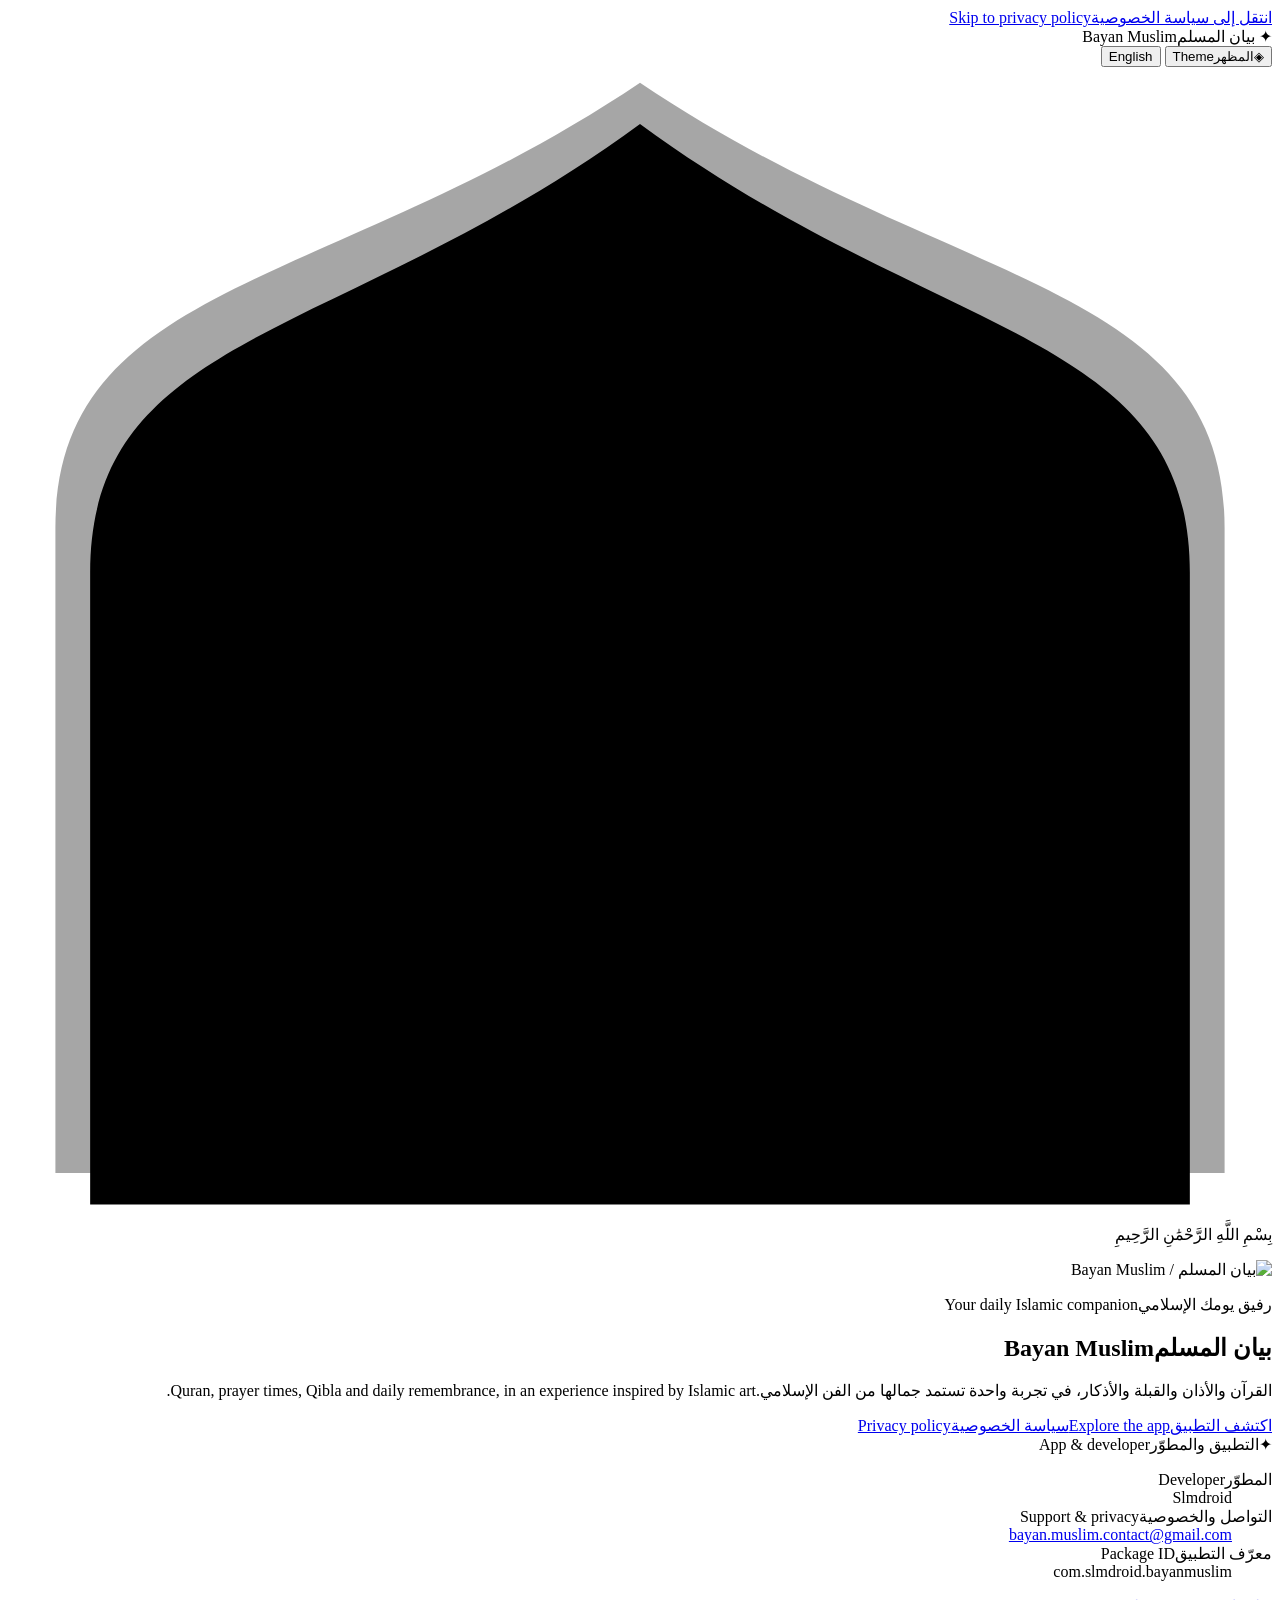
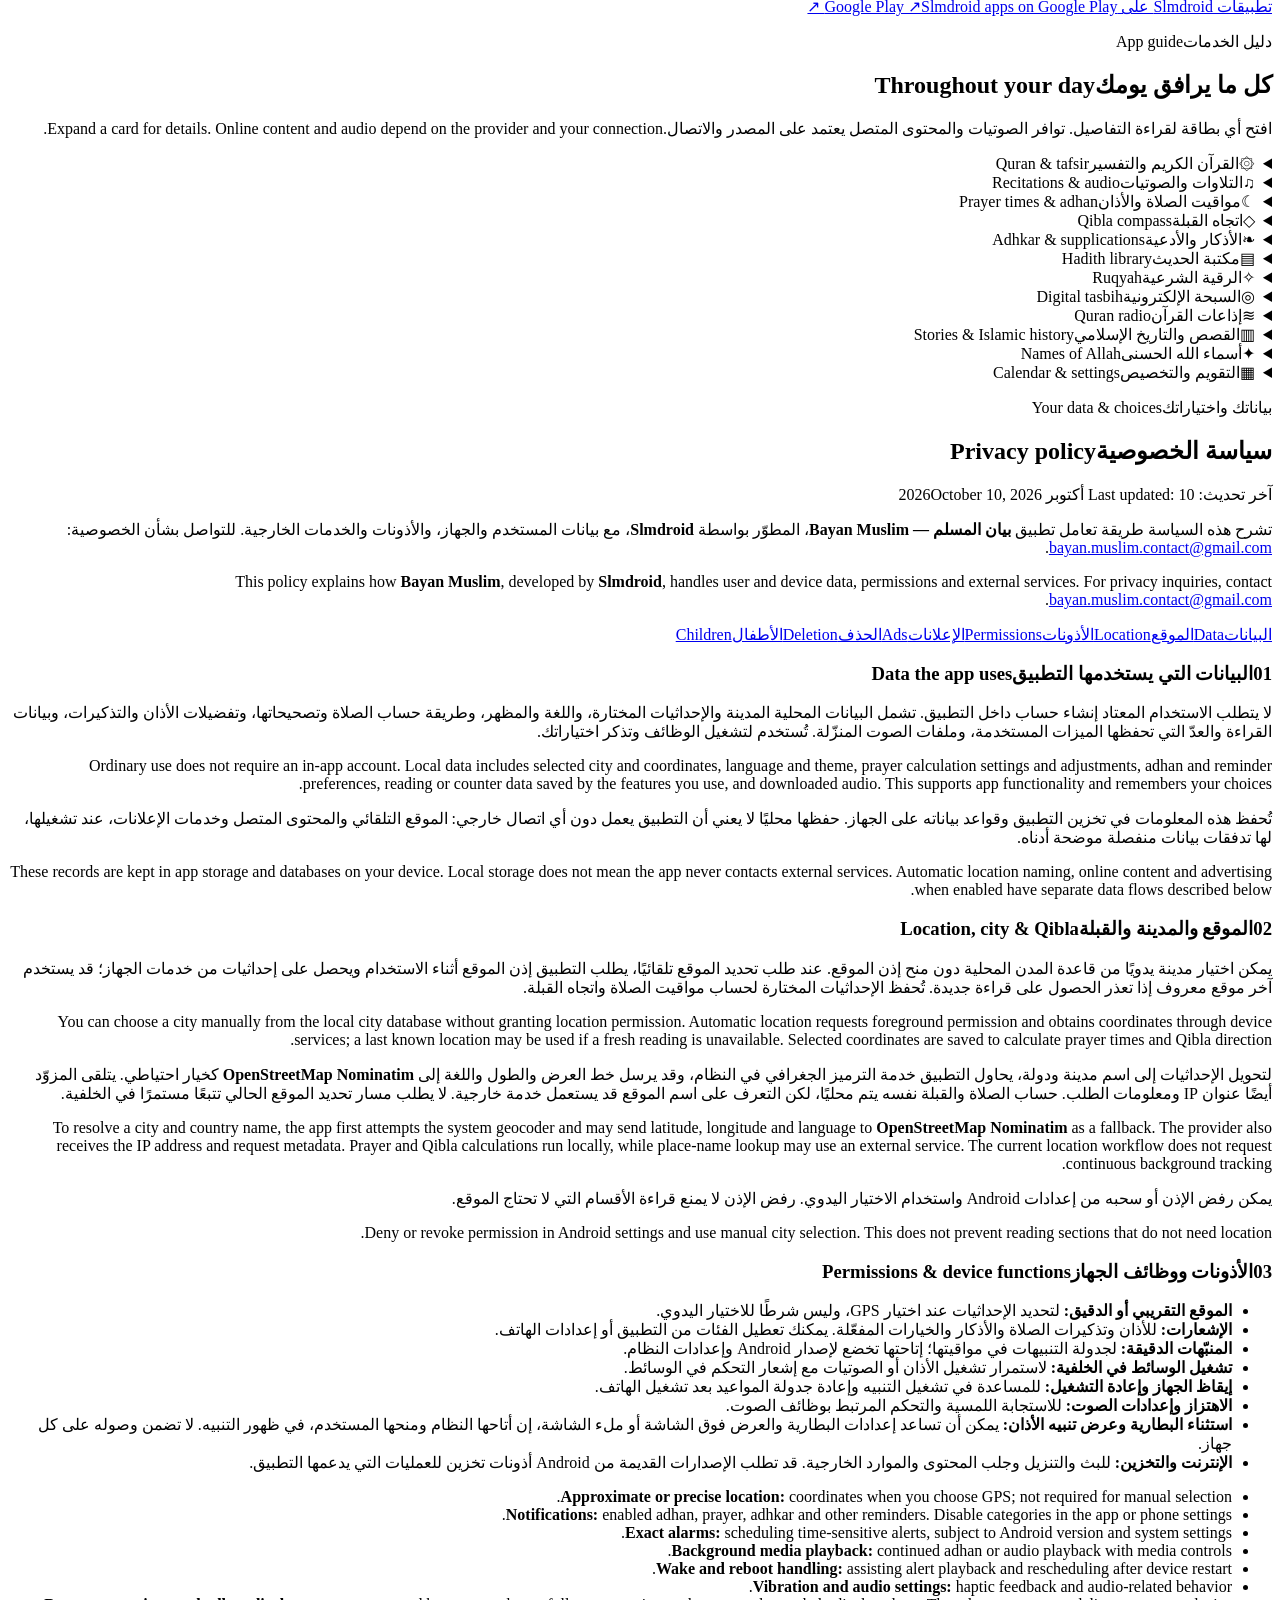
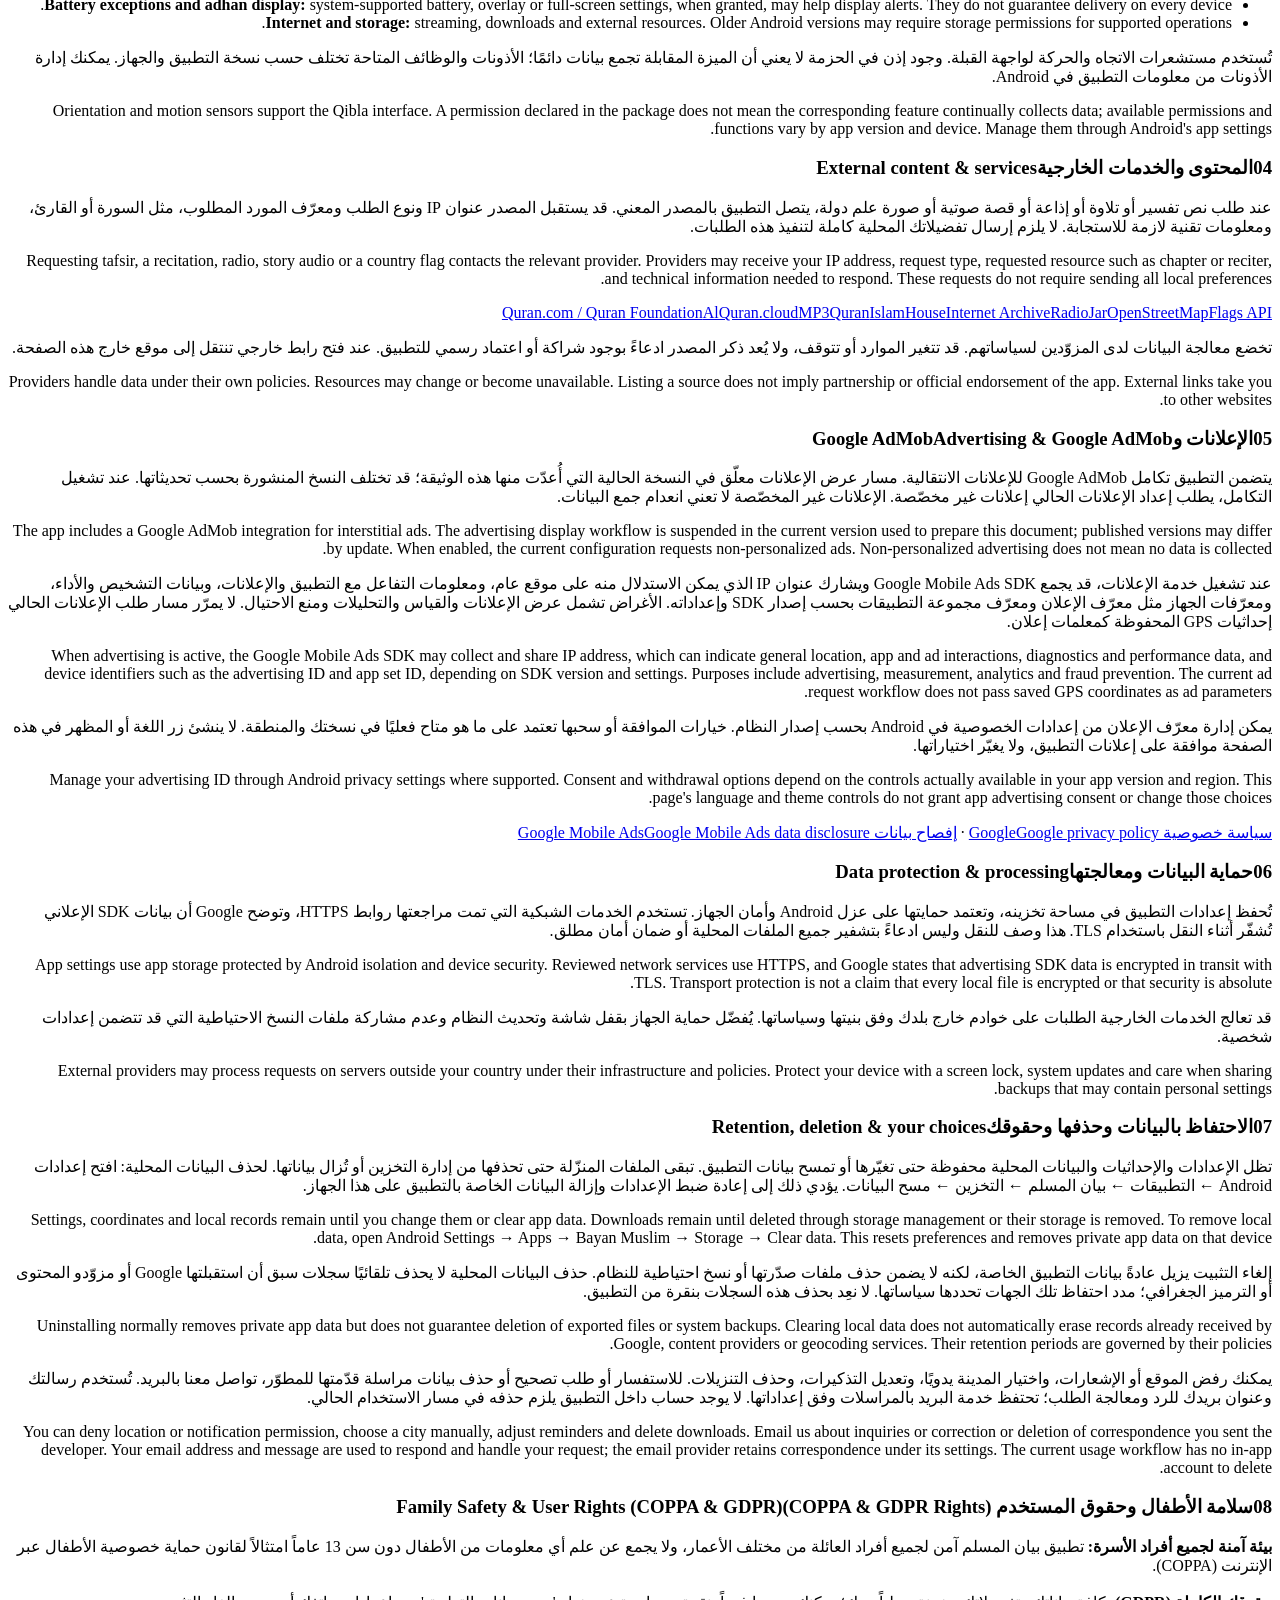
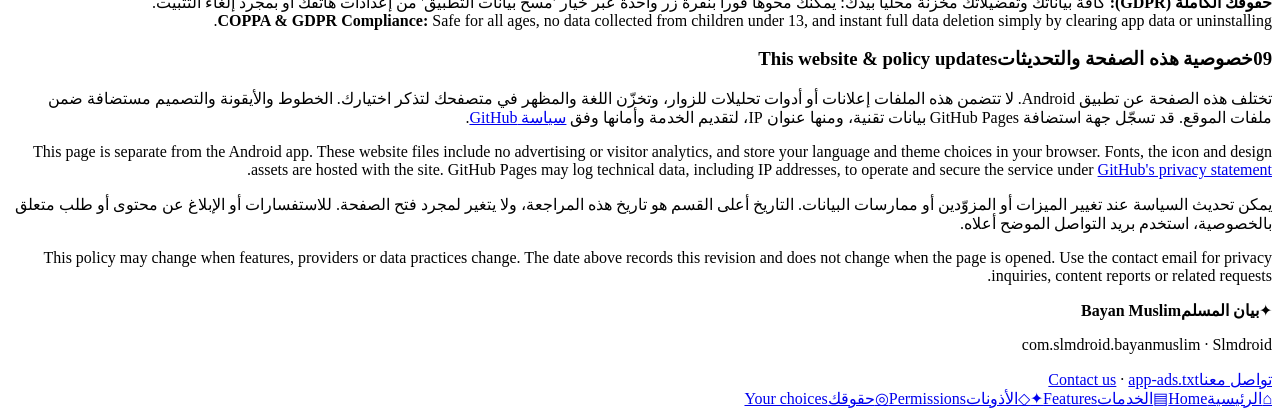
==== commit 9dca81df: "Update index.html" ====
--- a/bayanmuslim/index.html
+++ b/bayanmuslim/index.html
@@ -2,1284 +2,98 @@
 <html lang="ar" dir="rtl">
 <head>
   <meta charset="UTF-8">
-  <meta name="viewport" content="width=device-width, initial-scale=1.0, maximum-scale=1.0, user-scalable=no">
-  <title>بيان المسلم - سياسة الخصوصية الرسمية ودليل الخدمات | Bayan Muslim Privacy Policy</title>
-  
-  <!-- بيانات زاحف جوجل وأدموب الرسمية -->
-  <meta name="google-site-verification" content="google.com, pub-4098081179037072, DIRECT, f08c47fec0942fa0">
-  <meta name="app-ads" content="google.com, pub-4098081179037072, DIRECT, f08c47fec0942fa0">
-
-  <!-- الخطوط الرسمية -->
-  <link rel="preconnect" href="https://fonts.googleapis.com">
-  <link rel="preconnect" href="https://fonts.gstatic.com" crossorigin>
-  <link href="https://fonts.googleapis.com/css2?family=Amiri:wght@400;700&family=Cairo:wght@400;600;700;800;900&family=Outfit:wght@400;600;700;800&display=swap" rel="stylesheet">
-  <link rel="stylesheet" href="https://cdnjs.cloudflare.com/ajax/libs/font-awesome/6.5.1/css/all.min.css">
-
-  <style>
-    /* 🌟 مصفوفة ثيمات تطبيق بيان المسلم الرسمية 🌟 */
-    :root {
-      --bg-dark: #022C22;
-      --container-bg: #063A27;
-      --accent: #10B981;
-      --accent-light: #34D399;
-      --gold: #e9c349;
-      --gold-dark: #b88739;
-      --gold-gradient: linear-gradient(135deg, #E4CC86 0%, #D0B066 52%, #B88739 100%);
-      --text-main: #FFFFFF;
-      --text-muted: rgba(255, 255, 255, 0.78);
-      --font-cairo: 'Cairo', sans-serif;
-      --font-amiri: 'Amiri', serif;
-    }
-
-    body.theme-blue {
-      --bg-dark: #011627;
-      --container-bg: #012a4a;
-      --accent: #3B82F6;
-      --accent-light: #60A5FA;
-    }
-    body.theme-purple {
-      --bg-dark: #1a0b2e;
-      --container-bg: #2d1b4e;
-      --accent: #8B5CF6;
-      --accent-light: #A78BFA;
-    }
-    body.theme-rose {
-      --bg-dark: #2d0a16;
-      --container-bg: #4a1528;
-      --accent: #F43F5E;
-      --accent-light: #FB7185;
-    }
-    body.theme-turquoise {
-      --bg-dark: #002b2b;
-      --container-bg: #004040;
-      --accent: #06B6D4;
-      --accent-light: #22D3EE;
-    }
-    body.theme-ruby {
-      --bg-dark: #1a0505;
-      --container-bg: #4d0a14;
-      --accent: #EF4444;
-      --accent-light: #F87171;
-    }
-
-    * { box-sizing: border-box; margin: 0; padding: 0; -webkit-tap-highlight-color: transparent; }
-
-    body {
-      background-color: #01140F;
-      background-image: 
-        radial-gradient(circle at 50% 0%, var(--container-bg) 0%, transparent 65%),
-        radial-gradient(circle at 50% 100%, var(--bg-dark) 0%, transparent 75%);
-      color: var(--text-main);
-      font-family: var(--font-cairo);
-      min-height: 100vh;
-      display: flex;
-      justify-content: center;
-      align-items: center;
-      padding: 16px 8px;
-    }
-
-    /* إطار الهاتف المحاكي للتطبيق */
-    .phone-mockup {
-      width: 100%;
-      max-width: 440px;
-      min-height: 940px;
-      background: var(--bg-dark);
-      border-radius: 46px;
-      border: 8px solid #14221C;
-      box-shadow: 0 0 0 2px rgba(233, 195, 73, 0.35), 0 25px 65px rgba(0, 0, 0, 0.85);
-      display: flex;
-      flex-direction: column;
-      position: relative;
-      overflow: hidden;
-    }
-
-    /* شريط الحالة العلوي (الوقت والتاريخ باللون الأبيض) */
-    .status-bar {
-      min-height: 44px;
-      padding: 12px 18px 4px 18px;
-      display: flex;
-      justify-content: space-between;
-      align-items: center;
-      font-size: 11.5px;
-      font-weight: 700;
-      color: #FFFFFF;
-      z-index: 50;
-    }
-
-    .status-time-date {
-      display: flex;
-      align-items: center;
-      gap: 6px;
-      color: #FFFFFF; /* 🌟 تم التغيير للأبيض */
-      font-family: 'Outfit', 'Cairo', sans-serif;
-    }
-    .status-time-date i {
-      color: #FFFFFF;
-    }
-
-    .status-actions {
-      display: flex;
-      gap: 8px;
-      align-items: center;
-    }
-
-    /* منتقي الثيمات التفاعلي */
-    .theme-picker-btn {
-      background: rgba(255, 255, 255, 0.12);
-      border: 1px solid var(--gold);
-      color: var(--gold);
-      border-radius: 12px;
-      padding: 4px 8px;
-      font-size: 11px;
-      cursor: pointer;
-      display: flex;
-      align-items: center;
-      gap: 4px;
-      transition: all 0.2s ease;
-    }
-    .theme-picker-btn:hover { background: rgba(233, 195, 73, 0.25); }
-
-    .theme-dropdown {
-      position: absolute;
-      top: 48px;
-      left: 18px;
-      background: rgba(2, 28, 21, 0.96);
-      border: 1.5px solid var(--gold);
-      border-radius: 18px;
-      padding: 12px;
-      display: none;
-      grid-template-columns: repeat(3, 1fr);
-      gap: 12px;
-      z-index: 99;
-      box-shadow: 0 10px 30px rgba(0,0,0,0.85);
-      backdrop-filter: blur(10px);
-    }
-
-    /* تصميم دوائر الثيمات بالنجمة الإسلامية المطابقة لكود settings.tsx */
-    .theme-rosette-btn {
-      background: transparent;
-      border: none;
-      cursor: pointer;
-      display: flex;
-      flex-direction: column;
-      align-items: center;
-      gap: 4px;
-      outline: none;
-      padding: 2px;
-    }
-    .theme-rosette-svg {
-      width: 38px;
-      height: 38px;
-      transition: transform 0.2s ease;
-      filter: drop-shadow(0 2px 4px rgba(0,0,0,0.4));
-    }
-    .theme-rosette-btn:hover .theme-rosette-svg {
-      transform: scale(1.12);
-    }
-    .theme-rosette-name {
-      font-size: 9.5px;
-      font-weight: 700;
-      color: var(--text-muted);
-    }
-
-    /* كبسولة اللغة المعتمدة بنفس شكل كبسولة التطبيق */
-    .lang-pill-btn {
-      background: rgba(233, 195, 73, 0.16);
-      border: 1.2px solid var(--gold);
-      color: var(--gold);
-      font-family: inherit;
-      font-size: 11px;
-      font-weight: 800;
-      padding: 4px 10px;
-      border-radius: 14px;
-      cursor: pointer;
-      display: flex;
-      align-items: center;
-      gap: 6px;
-      box-shadow: 0 2px 8px rgba(0, 0, 0, 0.25);
-      transition: all 0.2s ease;
-    }
-    .lang-pill-btn:hover { background: rgba(233, 195, 73, 0.28); transform: translateY(-1px); }
-
-    /* المحتوى القابل للتمرير */
-    .app-scroll-body {
-      flex: 1;
-      overflow-y: auto;
-      padding: 8px 16px 110px 16px;
-      display: flex;
-      flex-direction: column;
-      gap: 16px;
-      scrollbar-width: none;
-    }
-    .app-scroll-body::-webkit-scrollbar { display: none; }
-
-    /* 🕌 1. هيدر المحراب الإسلامي الأصلي المطابق لـ HomeBackgrounds.tsx 🕌 */
-    .mihrab-header {
-      width: 100%;
-      background: linear-gradient(180deg, var(--container-bg) 0%, rgba(2, 44, 34, 0.95) 100%);
-      border: 1.5px solid var(--gold);
-      border-radius: 28px;
-      padding: 24px 14px 20px 14px;
-      position: relative;
-      text-align: center;
-      box-shadow: 0 10px 25px rgba(0, 0, 0, 0.45);
-      overflow: hidden;
-    }
-
-    .mihrab-arch-svg {
-      position: absolute;
-      top: 0; left: 0; width: 100%; height: 100%;
-      pointer-events: none; opacity: 0.35;
-    }
-
-    .mihrab-basmala {
-      font-family: var(--font-amiri);
-      font-size: 17px;
-      color: var(--gold);
-      margin-bottom: 4px;
-      position: relative;
-      z-index: 2;
-    }
-
-    .mihrab-app-title {
-      font-size: 24px;
-      font-weight: 900;
-      color: #FFFFFF;
-      display: flex;
-      align-items: center;
-      justify-content: center;
-      gap: 8px;
-      position: relative;
-      z-index: 2;
-    }
-
-    .mihrab-app-title i { color: var(--gold); font-size: 20px; }
-    .mihrab-subtitle { font-size: 12px; color: var(--accent-light); font-weight: 700; margin-top: 4px; position: relative; z-index: 2; }
-
-    /* 🌟 2. بطاقة المطور المركزية الفخمة 🌟 */
-    .central-prayer-card {
-      width: 100%;
-      background: radial-gradient(circle at 50% 30%, var(--container-bg) 0%, rgba(2, 32, 25, 0.98) 100%);
-      border: 1.8px solid var(--gold);
-      border-radius: 26px;
-      padding: 20px 16px;
-      position: relative;
-      box-shadow: 0 12px 28px rgba(0, 0, 0, 0.5);
-    }
-
-    .corner-ornament {
-      position: absolute; width: 24px; height: 24px;
-      fill: none; stroke: var(--gold); stroke-width: 1.2; opacity: 0.85;
-    }
-    .c-top-left { top: 6px; left: 6px; }
-    .c-top-right { top: 6px; right: 6px; transform: scaleX(-1); }
-    .c-bot-left { bottom: 6px; left: 6px; transform: scaleY(-1); }
-    .c-bot-right { bottom: 6px; right: 6px; transform: scale(-1); }
-
-    .central-badge-title {
-      display: flex; align-items: center; justify-content: center;
-      gap: 8px; color: var(--gold); font-size: 13px; font-weight: 800; margin-bottom: 12px;
-    }
-
-    .dev-details-list {
-      background: rgba(0, 0, 0, 0.32);
-      border: 1px solid rgba(233, 195, 73, 0.3);
-      border-radius: 18px;
-      padding: 12px 14px;
-      display: flex; flex-direction: column; gap: 8px; margin-bottom: 14px;
-    }
-
-    .dev-item-row { display: flex; justify-content: space-between; align-items: center; font-size: 12px; }
-    .dev-item-label { color: var(--text-muted); display: flex; align-items: center; gap: 6px; }
-    .dev-item-label i { color: var(--gold); }
-    .dev-item-value { color: #FFFFFF; font-weight: 700; direction: ltr; }
-    .dev-item-value a { color: var(--accent-light); text-decoration: none; }
-
-    /* زر متجر Google Play الذهبي المعتمد */
-    .gold-store-button {
-      display: flex; align-items: center; justify-content: center; gap: 8px;
-      background: var(--gold-gradient); color: #1A1202; text-decoration: none;
-      font-size: 12.5px; font-weight: 900; padding: 12px 14px; border-radius: 16px;
-      box-shadow: 0 6px 18px rgba(184, 135, 57, 0.45); border: 1px solid #FFF1C5;
-      text-align: center; transition: transform 0.2s ease;
-    }
-    .gold-store-button:hover { transform: translateY(-2px); }
-
-    /* 🌟 3. شبكة بطاقات الخدمات والمحتوى والخصوصية (20 بطاقة شاملة) 🌟 */
-    .section-headline {
-      font-size: 13.5px; font-weight: 800; color: var(--gold);
-      display: flex; align-items: center; gap: 8px; margin-top: 6px;
-    }
-
-    .prayer-cards-grid {
-      display: grid;
-      grid-template-columns: repeat(2, 1fr);
-      gap: 12px;
-    }
-
-    .prayer-policy-tile {
-      background: var(--container-bg);
-      border: 1.2px solid rgba(233, 195, 73, 0.45);
-      border-radius: 18px;
-      padding: 13px 11px;
-      display: flex; flex-direction: column; gap: 7px;
-      position: relative; box-shadow: 0 4px 14px rgba(0, 0, 0, 0.3);
-      cursor: pointer; overflow: hidden;
-      transition: all 0.2s ease;
-    }
-    .prayer-policy-tile:hover { border-color: var(--gold); transform: translateY(-2px); box-shadow: 0 6px 20px rgba(0, 0, 0, 0.45); }
-
-    .tile-arabic-star {
-      position: absolute; top: -8px; right: -8px; width: 44px; height: 44px;
-      opacity: 0.12; pointer-events: none;
-    }
-
-    .tile-header { display: flex; align-items: center; gap: 8px; }
-
-    .tile-icon-frame {
-      width: 32px; height: 32px; border-radius: 10px;
-      background: rgba(233, 195, 73, 0.15); border: 1px solid rgba(233, 195, 73, 0.5);
-      display: flex; align-items: center; justify-content: center;
-      color: var(--gold); font-size: 13.5px; flex-shrink: 0;
-    }
-
-    .tile-title { font-size: 12px; font-weight: 800; color: #FFFFFF; line-height: 1.3; }
-    .tile-desc { font-size: 10.5px; color: var(--text-muted); line-height: 1.55; }
-
-    .tile-status-badge {
-      align-self: flex-start; background: rgba(16, 185, 129, 0.2);
-      border: 0.8px solid var(--accent); color: #A7F3D0;
-      font-size: 9px; font-weight: 700; padding: 2px 6px; border-radius: 6px;
-    }
-
-    /* 🕌 4. شريط التنقل السفلي المقوس 🕌 */
-    .curved-bottom-bar-wrapper {
-      position: absolute; bottom: 0; left: 0; width: 100%; height: 74px;
-      z-index: 40; pointer-events: auto;
-    }
-
-    .curved-tab-svg {
-      position: absolute; bottom: 0; left: 0; width: 100%; height: 74px;
-      filter: drop-shadow(0 -4px 14px rgba(0, 0, 0, 0.6));
-    }
-
-    .tab-items-container {
-      position: absolute; bottom: 0; left: 0; width: 100%; height: 74px;
-      display: flex; justify-content: space-around; align-items: center; padding: 0 12px;
-    }
-
-    .tab-btn {
-      display: flex; flex-direction: column; align-items: center; gap: 3px;
-      color: var(--text-muted); text-decoration: none; font-size: 10px; font-weight: 700; cursor: pointer;
-    }
-    .tab-btn i { font-size: 17px; }
-    .tab-btn.active { color: var(--gold); }
-
-    .center-elevated-tab {
-      width: 50px; height: 50px; border-radius: 25px;
-      background: var(--gold-gradient); border: 3px solid #01140F;
-      box-shadow: 0 6px 18px rgba(233, 195, 73, 0.5);
-      display: flex; align-items: center; justify-content: center;
-      color: #1A1202; font-size: 20px; margin-top: -26px; cursor: pointer;
-      transition: transform 0.2s ease;
-    }
-    .center-elevated-tab:hover { transform: scale(1.08); }
-
-    /* النافذة المنبثقة التفصيلية (Sheet Modal) */
-    .policy-modal-overlay {
-      position: absolute; top: 0; left: 0; width: 100%; height: 100%;
-      background: rgba(0, 0, 0, 0.82); backdrop-filter: blur(8px);
-      z-index: 60; display: none; align-items: flex-end; padding: 12px;
-    }
-
-    .policy-modal-sheet {
-      width: 100%; background: var(--bg-dark);
-      border: 1.5px solid var(--gold); border-radius: 26px; padding: 24px 18px;
-      max-height: 84%; overflow-y: auto; box-shadow: 0 -10px 30px rgba(0, 0, 0, 0.85);
-      position: relative;
-    }
-
-    .modal-close-btn {
-      position: absolute; top: 14px; left: 14px;
-      background: rgba(255, 255, 255, 0.12); border: none; color: #FFF;
-      width: 32px; height: 32px; border-radius: 16px; cursor: pointer;
-      display: flex; align-items: center; justify-content: center;
-      font-size: 14px;
-    }
-
-    .modal-title { font-size: 15.5px; font-weight: 800; color: var(--gold); margin-bottom: 12px; display: flex; align-items: center; gap: 8px; }
-    .modal-text { font-size: 12.5px; color: #E2E8F0; line-height: 1.85; }
-    .modal-text ul { margin: 8px 16px; display: flex; flex-direction: column; gap: 6px; }
-
-    /* وضع اللغة الإنجليزية */
-    body.en-mode { direction: ltr; font-family: 'Outfit', sans-serif; }
-    body.en-mode .mihrab-basmala { display: none; }
-    body.en-mode .modal-close-btn { left: auto; right: 14px; }
-  </style>
+  <meta name="viewport" content="width=device-width, initial-scale=1">
+  <meta name="description" content="بيان المسلم: دليل القرآن والأذان والقبلة والأذكار، وسياسة الخصوصية والبيانات والأذونات والإعلانات.">
+  <meta name="theme-color" content="#063A27">
+  <title>بيان المسلم | دليل التطبيق وسياسة الخصوصية</title>
+  <link rel="icon" href="assets/icon.png">
+  <link rel="stylesheet" href="styles.css">
+  <script src="site.js" defer></script>
 </head>
 <body>
+  <a class="skip-link" href="#privacy"><span lang="ar">انتقل إلى سياسة الخصوصية</span><span lang="en">Skip to privacy policy</span></a>
+  <div class="phone" id="top">
+    <header class="toolbar">
+      <span class="wordmark"><span class="small-star" aria-hidden="true">✦</span> <span lang="ar">بيان المسلم</span><span lang="en">Bayan Muslim</span></span>
+      <div class="tools">
+        <button id="theme-toggle" type="button" aria-expanded="false" aria-controls="theme-picker"><span aria-hidden="true">◈</span><span lang="ar">المظهر</span><span lang="en">Theme</span></button>
+        <button id="language-toggle" type="button" aria-label="Switch to English">English</button>
+      </div>
+      <div class="theme-picker" id="theme-picker" hidden aria-label="ألوان التطبيق / App themes">
+        <button type="button" data-theme="emerald" style="--swatch:#0A5238" aria-pressed="true"><span class="rosette"></span><span lang="ar">زمردي</span><span lang="en">Emerald</span></button>
+        <button type="button" data-theme="blue" style="--swatch:#012a4a" aria-pressed="false"><span class="rosette"></span><span lang="ar">ملكي</span><span lang="en">Blue</span></button>
+        <button type="button" data-theme="purple" style="--swatch:#2d1b4e" aria-pressed="false"><span class="rosette"></span><span lang="ar">بنفسجي</span><span lang="en">Purple</span></button>
+        <button type="button" data-theme="rose" style="--swatch:#4a1528" aria-pressed="false"><span class="rosette"></span><span lang="ar">وردي</span><span lang="en">Rose</span></button>
+        <button type="button" data-theme="turquoise" style="--swatch:#004040" aria-pressed="false"><span class="rosette"></span><span lang="ar">فيروزي</span><span lang="en">Teal</span></button>
+        <button type="button" data-theme="ruby" style="--swatch:#7a101c" aria-pressed="false"><span class="rosette"></span><span lang="ar">ياقوتي</span><span lang="en">Ruby</span></button>
+      </div>
+    </header>
 
-  <!-- 🔒 سطر تحقق Google AdMob المخفي برمجياً عن الزوار ومتاح لزاحف جوجل 🔒 -->
-  <div id="app-ads-verification" style="display:none;" aria-hidden="true" tabindex="-1">
-    google.com, pub-4098081179037072, DIRECT, f08c47fec0942fa0
-  </div>
-
-  <!-- 📱 إطار التطبيق المحاكي للشاشة الرئيسية 📱 -->
-  <div class="phone-mockup">
-
-    <!-- شريط الحالة (Status Bar) مع الوقت والتاريخ الحي باللون الأبيض النقي، منتقي الثيمات، وزر اللغة -->
-    <div class="status-bar">
-      <div class="status-time-date">
-        <i class="fa-regular fa-clock" style="font-size: 11px;"></i>
-        <span id="currentTime">--:--</span>
-        <span style="opacity: 0.6;">•</span>
-        <span id="currentDate">--/--/----</span>
-      </div>
-      
-      <div class="status-actions">
-        <!-- منتقي الثيمات التفاعلي -->
-        <button class="theme-picker-btn" onclick="toggleThemeDropdown(event)" title="تغيير الثيم">
-          <i class="fa-solid fa-palette"></i>
-        </button>
-
-        <!-- قائمة الثيمات بالنجمة الإسلامية المطابقة لـ settings.tsx -->
-        <div class="theme-dropdown" id="themeDropdown">
-          
-          <!-- زمردي -->
-          <button class="theme-rosette-btn" onclick="setTheme('emerald', this)" title="الزمردي">
-            <svg class="theme-rosette-svg" viewBox="0 0 24 24">
-              <path d="M22.25 12c0-1.43-.88-2.67-2.19-3.34.46-1.39.2-2.9-.81-3.91s-2.52-1.27-3.91-.81c-.67-1.31-1.91-2.19-3.34-2.19s-2.67.88-3.33 2.19c-1.4-.46-2.91-.2-3.92.81s-1.26 2.52-.8 3.91c-1.31.67-2.2 1.91-2.2 3.34s.89 2.67 2.2 3.34c-.46 1.39-.21 2.9.8 3.91s2.52 1.26 3.91.81c.67 1.31 1.91 2.19 3.34 2.19s2.67-.88 3.34-2.19c1.39.45 2.9.2 3.91-.81s1.27-2.52.81-3.91c1.31-.67 2.19-1.91 2.19-3.34z" fill="#022C22" stroke="#10B981" stroke-width="1"/>
-              <path class="theme-check-mark" d="M9.86 18a1 1 0 01-.73-.32l-4.86-5.17a1 1 0 111.46-1.37l4.12 4.39 8.41-9.2a1 1 0 111.48 1.34l-9.14 10a1 1 0 01-.73.33z" fill="#ffffff" />
-            </svg>
-            <span class="theme-rosette-name">زمردي</span>
-          </button>
-
-          <!-- أزرق -->
-          <button class="theme-rosette-btn" onclick="setTheme('blue', this)" title="الأزرق">
-            <svg class="theme-rosette-svg" viewBox="0 0 24 24">
-              <path d="M22.25 12c0-1.43-.88-2.67-2.19-3.34.46-1.39.2-2.9-.81-3.91s-2.52-1.27-3.91-.81c-.67-1.31-1.91-2.19-3.34-2.19s-2.67.88-3.33 2.19c-1.4-.46-2.91-.2-3.92.81s-1.26 2.52-.8 3.91c-1.31.67-2.2 1.91-2.2 3.34s.89 2.67 2.2 3.34c-.46 1.39-.21 2.9.8 3.91s2.52 1.26 3.91.81c.67 1.31 1.91 2.19 3.34 2.19s2.67-.88 3.34-2.19c1.39.45 2.9.2 3.91-.81s1.27-2.52.81-3.91c1.31-.67 2.19-1.91 2.19-3.34z" fill="#012a4a" stroke="#3B82F6" stroke-width="1"/>
-              <path class="theme-check-mark" style="display:none;" d="M9.86 18a1 1 0 01-.73-.32l-4.86-5.17a1 1 0 111.46-1.37l4.12 4.39 8.41-9.2a1 1 0 111.48 1.34l-9.14 10a1 1 0 01-.73.33z" fill="#ffffff" />
-            </svg>
-            <span class="theme-rosette-name">أزرق</span>
-          </button>
-
-          <!-- بنفسجي -->
-          <button class="theme-rosette-btn" onclick="setTheme('purple', this)" title="البنفسجي">
-            <svg class="theme-rosette-svg" viewBox="0 0 24 24">
-              <path d="M22.25 12c0-1.43-.88-2.67-2.19-3.34.46-1.39.2-2.9-.81-3.91s-2.52-1.27-3.91-.81c-.67-1.31-1.91-2.19-3.34-2.19s-2.67.88-3.33 2.19c-1.4-.46-2.91-.2-3.92.81s-1.26 2.52-.8 3.91c-1.31.67-2.2 1.91-2.2 3.34s.89 2.67 2.2 3.34c-.46 1.39-.21 2.9.8 3.91s2.52 1.26 3.91.81c.67 1.31 1.91 2.19 3.34 2.19s2.67-.88 3.34-2.19c1.39.45 2.9.2 3.91-.81s1.27-2.52.81-3.91c1.31-.67 2.19-1.91 2.19-3.34z" fill="#2d1b4e" stroke="#8B5CF6" stroke-width="1"/>
-              <path class="theme-check-mark" style="display:none;" d="M9.86 18a1 1 0 01-.73-.32l-4.86-5.17a1 1 0 111.46-1.37l4.12 4.39 8.41-9.2a1 1 0 111.48 1.34l-9.14 10a1 1 0 01-.73.33z" fill="#ffffff" />
-            </svg>
-            <span class="theme-rosette-name">بنفسجي</span>
-          </button>
-
-          <!-- وردي -->
-          <button class="theme-rosette-btn" onclick="setTheme('rose', this)" title="الوردي">
-            <svg class="theme-rosette-svg" viewBox="0 0 24 24">
-              <path d="M22.25 12c0-1.43-.88-2.67-2.19-3.34.46-1.39.2-2.9-.81-3.91s-2.52-1.27-3.91-.81c-.67-1.31-1.91-2.19-3.34-2.19s-2.67.88-3.33 2.19c-1.4-.46-2.91-.2-3.92.81s-1.26 2.52-.8 3.91c-1.31.67-2.2 1.91-2.2 3.34s.89 2.67 2.2 3.34c-.46 1.39-.21 2.9.8 3.91s2.52 1.26 3.91.81c.67 1.31 1.91 2.19 3.34 2.19s2.67-.88 3.34-2.19c1.39.45 2.9.2 3.91-.81s1.27-2.52.81-3.91c1.31-.67 2.19-1.91 2.19-3.34z" fill="#4a1528" stroke="#F43F5E" stroke-width="1"/>
-              <path class="theme-check-mark" style="display:none;" d="M9.86 18a1 1 0 01-.73-.32l-4.86-5.17a1 1 0 111.46-1.37l4.12 4.39 8.41-9.2a1 1 0 111.48 1.34l-9.14 10a1 1 0 01-.73.33z" fill="#ffffff" />
-            </svg>
-            <span class="theme-rosette-name">وردي</span>
-          </button>
-
-          <!-- فيروزي -->
-          <button class="theme-rosette-btn" onclick="setTheme('turquoise', this)" title="الفيروزي">
-            <svg class="theme-rosette-svg" viewBox="0 0 24 24">
-              <path d="M22.25 12c0-1.43-.88-2.67-2.19-3.34.46-1.39.2-2.9-.81-3.91s-2.52-1.27-3.91-.81c-.67-1.31-1.91-2.19-3.34-2.19s-2.67.88-3.33 2.19c-1.4-.46-2.91-.2-3.92.81s-1.26 2.52-.8 3.91c-1.31.67-2.2 1.91-2.2 3.34s.89 2.67 2.2 3.34c-.46 1.39-.21 2.9.8 3.91s2.52 1.26 3.91.81c.67 1.31 1.91 2.19 3.34 2.19s2.67-.88 3.34-2.19c1.39.45 2.9.2 3.91-.81s1.27-2.52.81-3.91c1.31-.67 2.19-1.91 2.19-3.34z" fill="#004040" stroke="#06B6D4" stroke-width="1"/>
-              <path class="theme-check-mark" style="display:none;" d="M9.86 18a1 1 0 01-.73-.32l-4.86-5.17a1 1 0 111.46-1.37l4.12 4.39 8.41-9.2a1 1 0 111.48 1.34l-9.14 10a1 1 0 01-.73.33z" fill="#ffffff" />
-            </svg>
-            <span class="theme-rosette-name">فيروزي</span>
-          </button>
-
-          <!-- ياقوتي -->
-          <button class="theme-rosette-btn" onclick="setTheme('ruby', this)" title="الياقوتي">
-            <svg class="theme-rosette-svg" viewBox="0 0 24 24">
-              <path d="M22.25 12c0-1.43-.88-2.67-2.19-3.34.46-1.39.2-2.9-.81-3.91s-2.52-1.27-3.91-.81c-.67-1.31-1.91-2.19-3.34-2.19s-2.67.88-3.33 2.19c-1.4-.46-2.91-.2-3.92.81s-1.26 2.52-.8 3.91c-1.31.67-2.2 1.91-2.2 3.34s.89 2.67 2.2 3.34c-.46 1.39-.21 2.9.8 3.91s2.52 1.26 3.91.81c.67 1.31 1.91 2.19 3.34 2.19s2.67-.88 3.34-2.19c1.39.45 2.9.2 3.91-.81s1.27-2.52.81-3.91c1.31-.67 2.19-1.91 2.19-3.34z" fill="#7a101c" stroke="#EF4444" stroke-width="1"/>
-              <path class="theme-check-mark" style="display:none;" d="M9.86 18a1 1 0 01-.73-.32l-4.86-5.17a1 1 0 111.46-1.37l4.12 4.39 8.41-9.2a1 1 0 111.48 1.34l-9.14 10a1 1 0 01-.73.33z" fill="#ffffff" />
-            </svg>
-            <span class="theme-rosette-name">ياقوتي</span>
-          </button>
-
-        </div>
-
-        <!-- زر كبسولة اللغة بنفس أسلوب كبسولة التطبيق الأصلية -->
-        <button class="lang-pill-btn" onclick="toggleLanguage()" title="تغيير اللغة">
-          <i class="fa-solid fa-globe"></i>
-          <span id="langBtnText">English</span>
-        </button>
-
-        <i class="fa-solid fa-wifi" style="font-size: 11px;"></i>
-        <i class="fa-solid fa-battery-full" style="font-size: 13px;"></i>
-      </div>
-    </div>
-
-    <!-- جسم التطبيق القابل للتمرير -->
-    <div class="app-scroll-body" id="appScrollBody">
-
-      <!-- 🕌 1. المحراب الإسلامي الشريف الأصلي المطابق لـ HomeBackgrounds.tsx 🕌 -->
-      <section class="mihrab-header">
-        <svg class="mihrab-arch-svg" viewBox="0 0 375 220" preserveAspectRatio="none">
-          <defs>
-            <linearGradient id="mihrabArchGrad" x1="0" y1="0" x2="0" y2="1">
-              <stop offset="0%" stop-color="var(--container-bg)" stop-opacity="0.9" />
-              <stop offset="100%" stop-color="var(--bg-dark)" stop-opacity="0.4" />
-            </linearGradient>
-            <pattern id="archIslamicPat" x="0" y="0" width="46" height="46" patternUnits="userSpaceOnUse">
-              <g stroke="var(--gold)" stroke-width="0.8" fill="none" opacity="0.12">
-                <circle cx="23" cy="23" r="16" />
-                <circle cx="23" cy="23" r="23" />
-                <path d="M 23,0 L 23,46 M 0,23 L 46,23" />
-                <rect x="7" y="7" width="32" height="32" transform="rotate(45 23 23)" />
-              </g>
-            </pattern>
-          </defs>
-
-          <!-- خلفية المحراب المقوسة الدقيقة -->
-          <path d="M 0,0 L 0,210 C 25,210 48,188 68,158 C 90,125 115,112 138,112 C 158,112 172,82 187.5,32 C 203,82 217,112 237,112 C 260,112 285,125 307,158 C 327,188 350,210 375,210 L 375,0 Z" fill="url(#mihrabArchGrad)" />
-          <path d="M 0,0 L 0,210 C 25,210 48,188 68,158 C 90,125 115,112 138,112 C 158,112 172,82 187.5,32 C 203,82 217,112 237,112 C 260,112 285,125 307,158 C 327,188 350,210 375,210 L 375,0 Z" fill="url(#archIslamicPat)" />
-
-          <!-- إطار المحراب الذهبي الأصلي من كود التطبيق -->
-          <path d="M 0,210 C 25,210 48,188 68,158 C 90,125 115,112 138,112 C 158,112 172,82 187.5,32 C 203,82 217,112 237,112 C 260,112 285,125 307,158 C 327,188 350,210 375,210" fill="none" stroke="var(--gold)" stroke-width="1.8" opacity="0.85" />
-          <path d="M 20,180 C 38,180 58,162 76,136 C 96,107 118,96 140,96 C 160,96 174,68 187.5,42 C 201,68 215,96 235,96 C 257,96 279,107 299,136 C 317,162 337,180 355,180" fill="none" stroke="var(--gold)" stroke-width="0.9" stroke-dasharray="3,3" opacity="0.5" />
-
-          <!-- النجمة الماسية في قمة المحراب -->
-          <g transform="translate(187.5, 26)">
-            <rect x="-7" y="-7" width="14" height="14" transform="rotate(45)" fill="var(--container-bg)" stroke="var(--gold)" stroke-width="1.4" opacity="0.95" />
-            <circle cx="0" cy="0" r="3" fill="var(--gold)" opacity="0.95" />
-          </g>
-        </svg>
-
-        <div class="mihrab-basmala">بِسْمِ اللَّهِ الرَّحْمَٰنِ الرَّحِيمِ</div>
-        <h1 class="mihrab-app-title">
-          <i class="fa-solid fa-kaaba"></i>
-          <span data-key="appName">بيان المسلم</span>
-        </h1>
-        <div class="mihrab-subtitle" data-key="policyLabel">دليل الخدمات الإسلامية وسياسة الخصوصية الرسمية</div>
+    <main>
+      <section class="hero" aria-labelledby="app-title">
+        <svg class="arch" viewBox="0 0 400 360" preserveAspectRatio="none" aria-hidden="true"><path d="M26 360V160C26 83 106 87 200 18C294 87 374 83 374 160V360M39 360V164C39 93 113 101 200 35C287 101 361 93 361 164V360"/><path d="M15 350V146C15 67 102 71 200 5C298 71 385 67 385 146V350" opacity=".35"/></svg>
+        <p class="basmala" lang="ar">بِسْمِ اللَّهِ الرَّحْمَٰنِ الرَّحِيمِ</p>
+        <img class="app-icon" src="assets/icon.png" width="76" height="76" alt="بيان المسلم / Bayan Muslim">
+        <p class="eyebrow"><span lang="ar">رفيق يومك الإسلامي</span><span lang="en">Your daily Islamic companion</span></p>
+        <h1 id="app-title"><span lang="ar">بيان المسلم</span><span lang="en">Bayan Muslim</span></h1>
+        <p class="hero-description"><span lang="ar">القرآن والأذان والقبلة والأذكار، في تجربة واحدة تستمد جمالها من الفن الإسلامي.</span><span lang="en">Quran, prayer times, Qibla and daily remembrance, in an experience inspired by Islamic art.</span></p>
+        <div class="hero-links"><a class="gold-button" href="#services"><span lang="ar">اكتشف التطبيق</span><span lang="en">Explore the app</span></a><a class="outline-button" href="#privacy"><span lang="ar">سياسة الخصوصية</span><span lang="en">Privacy policy</span></a></div>
       </section>
 
-      <!-- 🌟 2. البطاقة المركزية (بطاقة المطور والاعتماد الرسمي) 🌟 -->
-      <section class="central-prayer-card">
-        <svg class="corner-ornament c-top-left" viewBox="0 0 24 24"><path d="M2,2 L14,2 L14,6 L6,6 L6,14 L2,14 Z M8,8 L14,8 L14,14 L8,14 Z"/></svg>
-        <svg class="corner-ornament c-top-right" viewBox="0 0 24 24"><path d="M2,2 L14,2 L14,6 L6,6 L6,14 L2,14 Z M8,8 L14,8 L14,14 L8,14 Z"/></svg>
-        <svg class="corner-ornament c-bot-left" viewBox="0 0 24 24"><path d="M2,2 L14,2 L14,6 L6,6 L6,14 L2,14 Z M8,8 L14,8 L14,14 L8,14 Z"/></svg>
-        <svg class="corner-ornament c-bot-right" viewBox="0 0 24 24"><path d="M2,2 L14,2 L14,6 L6,6 L6,14 L2,14 Z M8,8 L14,8 L14,14 L8,14 Z"/></svg>
+      <aside class="developer ornamental">
+        <div class="section-label"><span aria-hidden="true">✦</span><span lang="ar">التطبيق والمطوّر</span><span lang="en">App & developer</span></div>
+        <dl><div><dt><span lang="ar">المطوّر</span><span lang="en">Developer</span></dt><dd>Slmdroid</dd></div><div><dt><span lang="ar">التواصل والخصوصية</span><span lang="en">Support & privacy</span></dt><dd><a href="mailto:bayan.muslim.contact@gmail.com">bayan.muslim.contact@gmail.com</a></dd></div><div><dt><span lang="ar">معرّف التطبيق</span><span lang="en">Package ID</span></dt><dd><bdi>com.slmdroid.bayanmuslim</bdi></dd></div></dl>
+        <a class="store-link" href="https://play.google.com/store/apps/developer?id=Slmdroid" target="_blank" rel="noopener noreferrer"><span lang="ar">تطبيقات Slmdroid على Google Play ↗</span><span lang="en">Slmdroid apps on Google Play ↗</span></a>
+      </aside>
 
-        <div class="central-badge-title">
-          <i class="fa-solid fa-certificate"></i>
-          <span data-key="devCardTitle">بطاقة المطور والاعتماد الرسمي</span>
+      <section id="services" aria-labelledby="services-title">
+        <div class="section-heading"><p class="eyebrow"><span lang="ar">دليل الخدمات</span><span lang="en">App guide</span></p><h2 id="services-title"><span lang="ar">كل ما يرافق يومك</span><span lang="en">Throughout your day</span></h2><p><span lang="ar">افتح أي بطاقة لقراءة التفاصيل. توافر الصوتيات والمحتوى المتصل يعتمد على المصدر والاتصال.</span><span lang="en">Expand a card for details. Online content and audio depend on the provider and your connection.</span></p></div>
+        <div class="feature-grid">
+          <details class="feature"><summary><span class="feature-icon" aria-hidden="true">۞</span><span><span lang="ar">القرآن الكريم والتفسير</span><span lang="en">Quran & tafsir</span></span></summary><div class="feature-body"><p lang="ar">تصفّح سور القرآن وآياته، واقرأ نصوص التفسير المتاحة لفهم المعاني. يستخدم التطبيق قواعد بيانات محلية، إلى جانب خدمات مثل Quran.com وAlQuran.cloud لبعض موارد التفسير. المحتوى المحمّل أو المضمّن متاح دون اتصال، أما جلب موارد جديدة فقد يحتاج إلى الإنترنت.</p><p lang="en">Browse Quran chapters and verses with available tafsir texts. The app uses local databases and providers such as Quran.com and AlQuran.cloud for some tafsir resources. Bundled or downloaded material can be read offline; fetching new resources may require internet access.</p></div></details>
+          <details class="feature"><summary><span class="feature-icon" aria-hidden="true">♫</span><span><span lang="ar">التلاوات والصوتيات</span><span lang="en">Recitations & audio</span></span></summary><div class="feature-body"><p lang="ar">اختر القارئ والسورة من القوائم المتاحة، واستمع عبر الإنترنت أو نزّل الملفات التي يدعم التطبيق تنزيلها للاستماع لاحقًا. توجد أدوات للتحكم في التشغيل، ويدعم تشغيل الصوت في الخلفية مع إشعار الوسائط بحسب الجهاز. تستطيع إدارة الملفات المنزّلة وحذفها من إعدادات التخزين؛ التنزيل والبث يستهلكان بيانات اتصال ومساحة على الجهاز.</p><p lang="en">Choose an available reciter and chapter, stream online or download supported files for later listening. Playback controls and background audio with a media notification are supported, subject to device behavior. Manage or delete downloads in storage settings. Streaming and downloading use network data and device storage.</p></div></details>
+          <details class="feature"><summary><span class="feature-icon" aria-hidden="true">☾</span><span><span lang="ar">مواقيت الصلاة والأذان</span><span lang="en">Prayer times & adhan</span></span></summary><div class="feature-body"><p lang="ar">تُحسب مواقيت الصلاة اعتمادًا على إحداثيات المدينة والتاريخ وطريقة الحساب المختارة. يمكن تعديل طريقة الحساب والمذهب وتصحيحات الدقائق واختيار صوت الأذان والتحكم في تنبيهات الصلوات والتذكيرات المتاحة. الأوقات المحسوبة قد تختلف عن تقويم المسجد المحلي، لذا راجع إعداداتك والجهة المعتمدة في بلدك. وصول التنبيه يتأثر بالأذونات وإعدادات الصوت والبطارية وقيود نظام Android.</p><p lang="en">Prayer times are calculated from location coordinates, date and the selected calculation method. Settings include calculation conventions, madhab, minute adjustments, adhan voice and available reminders. Calculated times may differ from your local mosque's timetable. Alerts depend on permissions, sound settings, battery restrictions and Android behavior.</p></div></details>
+          <details class="feature"><summary><span class="feature-icon" aria-hidden="true">◇</span><span><span lang="ar">اتجاه القبلة</span><span lang="en">Qibla compass</span></span></summary><div class="feature-body"><p lang="ar">يعرض اتجاه الكعبة من الإحداثيات المحفوظة، ويستخدم مستشعرات الجهاز لمساعدة المستخدم على توجيه الهاتف. تحسّن معايرة البوصلة وإبعاد الهاتف عن المعادن والمغناطيس دقة القراءة. تختلف النتيجة بحسب جودة المستشعرات وطريقة الإمساك بالجهاز؛ مؤشر القبلة وسيلة مساعدة وليس ضمانًا لدقة مطلقة.</p><p lang="en">The compass shows the direction to the Kaaba from saved coordinates and uses device sensors to help orient your phone. Calibration and keeping away from metal or magnets improve readings. Accuracy depends on sensors and how the device is held.</p></div></details>
+          <details class="feature"><summary><span class="feature-icon" aria-hidden="true">❧</span><span><span lang="ar">الأذكار والأدعية</span><span lang="en">Adhkar & supplications</span></span></summary><div class="feature-body"><p lang="ar">اقرأ الأذكار والأدعية المصنّفة حسب مناسبات اليوم، واستخدم عدّاد التكرار في الصفحات التي تدعمه. يضم التطبيق محتوى من قواعد بيانات الأذكار المحلية، مع إمكان تفعيل تذكيرات الصباح والمساء وغيرها من الخيارات المتاحة. تفضيلات التنبيهات محفوظة على الجهاز وتبقى تحت تحكمك.</p><p lang="en">Read supplications organized by daily occasions and use repetition counters where available. Local adhkar databases and optional reminders support your routine. Notification preferences are stored on your device and remain under your control.</p></div></details>
+          <details class="feature"><summary><span class="feature-icon" aria-hidden="true">▤</span><span><span lang="ar">مكتبة الحديث</span><span lang="en">Hadith library</span></span></summary><div class="feature-body"><p lang="ar">تصفّح مجموعات الحديث والأبواب المتاحة من قاعدة البيانات المحلية، وابحث عن النصوص وراجع المراجع المعروضة داخل التطبيق. يُعرض المحتوى للدراسة والقراءة؛ ينبغي الرجوع إلى المصدر وأهل العلم عند الحاجة إلى حكم شرعي أو التحقق من سياق رواية.</p><p lang="en">Browse available collections and chapters in the local hadith database, search texts and review displayed references. For religious rulings or questions about a narration's context, consult the source and qualified scholars.</p></div></details>
+          <details class="feature"><summary><span class="feature-icon" aria-hidden="true">✧</span><span><span lang="ar">الرقية الشرعية</span><span lang="en">Ruqyah</span></span></summary><div class="feature-body"><p lang="ar">تتيح صفحات الرقية قراءة المحتوى المتاح والاستماع إلى الملفات الصوتية المرتبطة به. قد تتطلب الصوتيات الإنترنت أو تنزيلًا مسبقًا. هذا محتوى ديني للقراءة والاستماع، ولا يتضمن تشخيصًا طبيًا أو وعدًا بعلاج مرض.</p><p lang="en">Read available ruqyah material and listen to linked recordings. Audio may require internet access or a prior download. This religious content does not provide medical diagnosis or promise treatment of an illness.</p></div></details>
+          <details class="feature"><summary><span class="feature-icon" aria-hidden="true">◎</span><span><span lang="ar">السبحة الإلكترونية</span><span lang="en">Digital tasbih</span></span></summary><div class="feature-body"><p lang="ar">عدّ التسبيح من واجهة تفاعلية، مع خيارات الاهتزاز وحفظ العدّ والتفضيلات المتاحة على جهازك. الاهتزاز استجابة للمس ولا يحتاج إلى تسجيل الصوت أو الوصول إلى جهات الاتصال. يمكن فقد بيانات العدّ عند مسح بيانات التطبيق.</p><p lang="en">Count remembrance through an interactive interface, with available haptic feedback and locally saved counts and preferences. Haptics do not require microphone recording or contacts access. Clearing app data can remove saved counts.</p></div></details>
+          <details class="feature"><summary><span class="feature-icon" aria-hidden="true">≋</span><span><span lang="ar">إذاعات القرآن</span><span lang="en">Quran radio</span></span></summary><div class="feature-body"><p lang="ar">استمع إلى الإذاعات المتاحة عبر روابط بث من مزوّدين خارجيين، ومنها MP3Quran وQurango وروابط احتياطية لبعض المحطات. الإذاعة خدمة مباشرة تحتاج إلى اتصال، وقد تتوقف محطة أو يتغير رابطها. تشغيلها في الخلفية يخضع لإعدادات الجهاز ويستهلك بيانات الإنترنت.</p><p lang="en">Listen to available live stations through external streams, including MP3Quran, Qurango and fallback providers. Live radio requires an internet connection; stations or links may become unavailable. Background streaming uses network data and depends on device settings.</p></div></details>
+          <details class="feature"><summary><span class="feature-icon" aria-hidden="true">▥</span><span><span lang="ar">القصص والتاريخ الإسلامي</span><span lang="en">Stories & Islamic history</span></span></summary><div class="feature-body"><p lang="ar">استكشف صفحات قصص الأنبياء والتاريخ الإسلامي والأحداث المعروضة في التطبيق، مع المحتوى الصوتي المتاح من مصادر مثل Archive.org. قراءة المادة المضمّنة تختلف عن الاستماع لبث خارجي؛ قد يحتاج الصوت إلى الإنترنت. يمكن الإبلاغ عن خطأ في نص أو رابط عبر بريد التواصل.</p><p lang="en">Explore prophet stories, Islamic history and listed events, with available audio from providers such as Archive.org. Bundled reading material and externally streamed audio have different connection requirements. Report text errors or broken links through the contact email.</p></div></details>
+          <details class="feature"><summary><span class="feature-icon" aria-hidden="true">✦</span><span><span lang="ar">أسماء الله الحسنى</span><span lang="en">Names of Allah</span></span></summary><div class="feature-body"><p lang="ar">تصفّح أسماء الله الحسنى ومعانيها والشروح المتاحة في قسم مستقل، بواجهة مستوحاة من الزخرفة الإسلامية. يساعد القسم على القراءة والتأمل، مع إمكان الرجوع إلى الأدلة والمراجع المتاحة للمزيد من الدراسة.</p><p lang="en">Browse the Names of Allah with available meanings and explanations in a dedicated section inspired by Islamic ornament. Read and reflect, and consult available references for further study.</p></div></details>
+          <details class="feature"><summary><span class="feature-icon" aria-hidden="true">▦</span><span><span lang="ar">التقويم والتخصيص</span><span lang="en">Calendar & settings</span></span></summary><div class="feature-body"><p lang="ar">راجع التاريخ الهجري والميلادي والأحداث والتذكيرات المتاحة، واضبط إزاحة التاريخ الهجري بحسب التقويم المحلي. اختر اللغة والمظهر والمدينة وإعدادات الصوت والتخزين. قد يختلف التاريخ الهجري الحسابي عن إعلان رؤية الهلال في بلدك.</p><p lang="en">View Hijri and Gregorian dates with available events and reminders, and adjust the Hijri date offset to match your local calendar. Customize language, theme, location, audio and storage. Calculated Hijri dates may differ from local moon-sighting announcements.</p></div></details>
         </div>
-
-        <div class="dev-details-list">
-          <div class="dev-item-row">
-            <span class="dev-item-label"><i class="fa-solid fa-user-shield"></i> <span data-key="devLabel">المطور المعتمد:</span></span>
-            <span class="dev-item-value">Salim El Mokadem</span>
-          </div>
-          <div class="dev-item-row">
-            <span class="dev-item-label"><i class="fa-solid fa-envelope"></i> <span data-key="mailLabel">البريد الرسمي:</span></span>
-            <span class="dev-item-value"><a href="mailto:misk.muslim.contact@gmail.com">misk.muslim.contact@gmail.com</a></span>
-          </div>
-          <div class="dev-item-row">
-            <span class="dev-item-label"><i class="fa-solid fa-box-archive"></i> <span data-key="pkgLabel">معرّف الحزمة:</span></span>
-            <span class="dev-item-value">com.slmdroid.bayanmuslim</span>
-          </div>
-        </div>
-
-        <!-- رابط متجر Play بالنص الصريح ليوجه للمتجر -->
-        <a href="https://play.google.com/store/apps/developer?id=Slmdroid" target="_blank" rel="noopener noreferrer" class="gold-store-button">
-          <i class="fa-brands fa-google-play"></i>
-          <span data-key="storeBtnText">تطبيقات Android بواسطة Slmdroid على Google Play</span>
-          <i class="fa-solid fa-arrow-up-right-from-square" style="font-size: 11px;"></i>
-        </a>
       </section>
 
-      <!-- 🌟 3. شبكة بطاقات الخدمات والمحتوى والخصوصية (20 بطاقة شاملة ومفصلة) 🌟 -->
-      <div class="section-headline">
-        <i class="fa-solid fa-layer-group"></i>
-        <span data-key="servicesGridTitle">خدمات التطبيق والمحتوى الإسلامي</span>
-      </div>
+      <section class="privacy-section" id="privacy" aria-labelledby="privacy-title">
+        <div class="section-heading"><p class="eyebrow"><span lang="ar">بياناتك واختياراتك</span><span lang="en">Your data & choices</span></p><h2 id="privacy-title"><span lang="ar">سياسة الخصوصية</span><span lang="en">Privacy policy</span></h2><p class="revision"><span lang="ar">آخر تحديث: </span><span lang="en">Last updated: </span><time datetime="2026-10-10"><span lang="ar">10 أكتوبر 2026</span><span lang="en">October 10, 2026</span></time></p></div>
+        <div class="policy-intro ornamental"><p lang="ar">تشرح هذه السياسة طريقة تعامل تطبيق <strong>بيان المسلم — Bayan Muslim</strong>، المطوّر بواسطة <strong>Slmdroid</strong>، مع بيانات المستخدم والجهاز، والأذونات والخدمات الخارجية. للتواصل بشأن الخصوصية: <a href="mailto:bayan.muslim.contact@gmail.com">bayan.muslim.contact@gmail.com</a>.</p><p lang="en">This policy explains how <strong>Bayan Muslim</strong>, developed by <strong>Slmdroid</strong>, handles user and device data, permissions and external services. For privacy inquiries, contact <a href="mailto:bayan.muslim.contact@gmail.com">bayan.muslim.contact@gmail.com</a>.</p></div>
+        <nav class="policy-index" aria-label="فهرس الخصوصية / Privacy contents"><a href="#data"><span lang="ar">البيانات</span><span lang="en">Data</span></a><a href="#location"><span lang="ar">الموقع</span><span lang="en">Location</span></a><a href="#permissions"><span lang="ar">الأذونات</span><span lang="en">Permissions</span></a><a href="#ads"><span lang="ar">الإعلانات</span><span lang="en">Ads</span></a><a href="#deletion"><span lang="ar">الحذف</span><span lang="en">Deletion</span></a><a href="#children"><span lang="ar">الأطفال</span><span lang="en">Children</span></a></nav>
 
-      <div class="prayer-cards-grid">
+        <article class="policy-block" id="data"><h3><span class="number">01</span><span lang="ar">البيانات التي يستخدمها التطبيق</span><span lang="en">Data the app uses</span></h3><p lang="ar">لا يتطلب الاستخدام المعتاد إنشاء حساب داخل التطبيق. تشمل البيانات المحلية المدينة والإحداثيات المختارة، واللغة والمظهر، وطريقة حساب الصلاة وتصحيحاتها، وتفضيلات الأذان والتذكيرات، وبيانات القراءة والعدّ التي تحفظها الميزات المستخدمة، وملفات الصوت المنزّلة. تُستخدم لتشغيل الوظائف وتذكر اختياراتك.</p><p lang="en">Ordinary use does not require an in-app account. Local data includes selected city and coordinates, language and theme, prayer calculation settings and adjustments, adhan and reminder preferences, reading or counter data saved by the features you use, and downloaded audio. This supports app functionality and remembers your choices.</p><p lang="ar">تُحفظ هذه المعلومات في تخزين التطبيق وقواعد بياناته على الجهاز. حفظها محليًا لا يعني أن التطبيق يعمل دون أي اتصال خارجي: الموقع التلقائي والمحتوى المتصل وخدمات الإعلانات، عند تشغيلها، لها تدفقات بيانات منفصلة موضحة أدناه.</p><p lang="en">These records are kept in app storage and databases on your device. Local storage does not mean the app never contacts external services. Automatic location naming, online content and advertising when enabled have separate data flows described below.</p></article>
 
-        <!-- 1. القرآن الكريم والتفاسير -->
-        <div class="prayer-policy-tile" onclick="openPolicyModal('quran')">
-          <svg class="tile-arabic-star" viewBox="0 0 40 40"><polygon points="20,0 25,14 40,20 25,26 20,40 15,26 0,20 15,14" fill="#e9c349"/></svg>
-          <div class="tile-header">
-            <div class="tile-icon-frame"><i class="fa-solid fa-book-quran"></i></div>
-            <div class="tile-title" data-key="cardQuranTitle">القرآن الكريم والتفاسير</div>
-          </div>
-          <p class="tile-desc" data-key="cardQuranDesc">المصحف كاملاً بالرسم العثماني برواية حفص، مع تفسير السعدي وابن كثير والبغوي والميسر.</p>
-          <span class="tile-status-badge" data-key="badgeQuran">114 سورة + تفاسير</span>
-        </div>
+        <article class="policy-block" id="location"><h3><span class="number">02</span><span lang="ar">الموقع والمدينة والقبلة</span><span lang="en">Location, city & Qibla</span></h3><p lang="ar">يمكن اختيار مدينة يدويًا من قاعدة المدن المحلية دون منح إذن الموقع. عند طلب تحديد الموقع تلقائيًا، يطلب التطبيق إذن الموقع أثناء الاستخدام ويحصل على إحداثيات من خدمات الجهاز؛ قد يستخدم آخر موقع معروف إذا تعذر الحصول على قراءة جديدة. تُحفظ الإحداثيات المختارة لحساب مواقيت الصلاة واتجاه القبلة.</p><p lang="en">You can choose a city manually from the local city database without granting location permission. Automatic location requests foreground permission and obtains coordinates through device services; a last known location may be used if a fresh reading is unavailable. Selected coordinates are saved to calculate prayer times and Qibla direction.</p><p lang="ar">لتحويل الإحداثيات إلى اسم مدينة ودولة، يحاول التطبيق خدمة الترميز الجغرافي في النظام، وقد يرسل خط العرض والطول واللغة إلى <strong>OpenStreetMap Nominatim</strong> كخيار احتياطي. يتلقى المزوّد أيضًا عنوان IP ومعلومات الطلب. حساب الصلاة والقبلة نفسه يتم محليًا، لكن التعرف على اسم الموقع قد يستعمل خدمة خارجية. لا يطلب مسار تحديد الموقع الحالي تتبعًا مستمرًا في الخلفية.</p><p lang="en">To resolve a city and country name, the app first attempts the system geocoder and may send latitude, longitude and language to <strong>OpenStreetMap Nominatim</strong> as a fallback. The provider also receives the IP address and request metadata. Prayer and Qibla calculations run locally, while place-name lookup may use an external service. The current location workflow does not request continuous background tracking.</p><p lang="ar">يمكن رفض الإذن أو سحبه من إعدادات Android واستخدام الاختيار اليدوي. رفض الإذن لا يمنع قراءة الأقسام التي لا تحتاج الموقع.</p><p lang="en">Deny or revoke permission in Android settings and use manual city selection. This does not prevent reading sections that do not need location.</p></article>
 
-        <!-- 2. مكتبة التلاوات وكبار المقرئين -->
-        <div class="prayer-policy-tile" onclick="openPolicyModal('reciters')">
-          <svg class="tile-arabic-star" viewBox="0 0 40 40"><polygon points="20,0 25,14 40,20 25,26 20,40 15,26 0,20 15,14" fill="#e9c349"/></svg>
-          <div class="tile-header">
-            <div class="tile-icon-frame"><i class="fa-solid fa-headphones"></i></div>
-            <div class="tile-title" data-key="cardRecitersTitle">تلاوات كبار القراء</div>
-          </div>
-          <p class="tile-desc" data-key="cardRecitersDesc">استماع لأكثر من 200 قارئ مع التحميل المباشر للاستماع أوفلاين وتشغيل الخلفية.</p>
-          <span class="tile-status-badge" data-key="badgeReciters">+200 مقرئ معتمد</span>
-        </div>
+        <article class="policy-block" id="permissions"><h3><span class="number">03</span><span lang="ar">الأذونات ووظائف الجهاز</span><span lang="en">Permissions & device functions</span></h3><ul lang="ar"><li><strong>الموقع التقريبي أو الدقيق:</strong> لتحديد الإحداثيات عند اختيار GPS، وليس شرطًا للاختيار اليدوي.</li><li><strong>الإشعارات:</strong> للأذان وتذكيرات الصلاة والأذكار والخيارات المفعّلة. يمكنك تعطيل الفئات من التطبيق أو إعدادات الهاتف.</li><li><strong>المنبّهات الدقيقة:</strong> لجدولة التنبيهات في مواقيتها؛ إتاحتها تخضع لإصدار Android وإعدادات النظام.</li><li><strong>تشغيل الوسائط في الخلفية:</strong> لاستمرار تشغيل الأذان أو الصوتيات مع إشعار التحكم في الوسائط.</li><li><strong>إيقاظ الجهاز وإعادة التشغيل:</strong> للمساعدة في تشغيل التنبيه وإعادة جدولة المواعيد بعد تشغيل الهاتف.</li><li><strong>الاهتزاز وإعدادات الصوت:</strong> للاستجابة اللمسية والتحكم المرتبط بوظائف الصوت.</li><li><strong>استثناء البطارية وعرض تنبيه الأذان:</strong> يمكن أن تساعد إعدادات البطارية والعرض فوق الشاشة أو ملء الشاشة، إن أتاحها النظام ومنحها المستخدم، في ظهور التنبيه. لا تضمن وصوله على كل جهاز.</li><li><strong>الإنترنت والتخزين:</strong> للبث والتنزيل وجلب المحتوى والموارد الخارجية. قد تطلب الإصدارات القديمة من Android أذونات تخزين للعمليات التي يدعمها التطبيق.</li></ul><ul lang="en"><li><strong>Approximate or precise location:</strong> coordinates when you choose GPS; not required for manual selection.</li><li><strong>Notifications:</strong> enabled adhan, prayer, adhkar and other reminders. Disable categories in the app or phone settings.</li><li><strong>Exact alarms:</strong> scheduling time-sensitive alerts, subject to Android version and system settings.</li><li><strong>Background media playback:</strong> continued adhan or audio playback with media controls.</li><li><strong>Wake and reboot handling:</strong> assisting alert playback and rescheduling after device restart.</li><li><strong>Vibration and audio settings:</strong> haptic feedback and audio-related behavior.</li><li><strong>Battery exceptions and adhan display:</strong> system-supported battery, overlay or full-screen settings, when granted, may help display alerts. They do not guarantee delivery on every device.</li><li><strong>Internet and storage:</strong> streaming, downloads and external resources. Older Android versions may require storage permissions for supported operations.</li></ul><p lang="ar">تُستخدم مستشعرات الاتجاه والحركة لواجهة القبلة. وجود إذن في الحزمة لا يعني أن الميزة المقابلة تجمع بيانات دائمًا؛ الأذونات والوظائف المتاحة تختلف حسب نسخة التطبيق والجهاز. يمكنك إدارة الأذونات من معلومات التطبيق في Android.</p><p lang="en">Orientation and motion sensors support the Qibla interface. A permission declared in the package does not mean the corresponding feature continually collects data; available permissions and functions vary by app version and device. Manage them through Android's app settings.</p></article>
 
-        <!-- 3. مواقيت الصلاة والأذان المتقن -->
-        <div class="prayer-policy-tile" onclick="openPolicyModal('prayerTimes')">
-          <svg class="tile-arabic-star" viewBox="0 0 40 40"><polygon points="20,0 25,14 40,20 25,26 20,40 15,26 0,20 15,14" fill="#e9c349"/></svg>
-          <div class="tile-header">
-            <div class="tile-icon-frame"><i class="fa-solid fa-mosque"></i></div>
-            <div class="tile-title" data-key="cardPrayerTitle">مواقيت الصلاة والأذان</div>
-          </div>
-          <p class="tile-desc" data-key="cardPrayerDesc">حساب فلكي دقيق لجميع الصلوات، ونداء الأذان بأصوات الحرمين والأقصى والمغرب.</p>
-          <span class="tile-status-badge" data-key="badgePrayer">دقة فلكية تامة</span>
-        </div>
+        <article class="policy-block" id="external"><h3><span class="number">04</span><span lang="ar">المحتوى والخدمات الخارجية</span><span lang="en">External content & services</span></h3><p lang="ar">عند طلب نص تفسير أو تلاوة أو إذاعة أو قصة صوتية أو صورة علم دولة، يتصل التطبيق بالمصدر المعني. قد يستقبل المصدر عنوان IP ونوع الطلب ومعرّف المورد المطلوب، مثل السورة أو القارئ، ومعلومات تقنية لازمة للاستجابة. لا يلزم إرسال تفضيلاتك المحلية كاملة لتنفيذ هذه الطلبات.</p><p lang="en">Requesting tafsir, a recitation, radio, story audio or a country flag contacts the relevant provider. Providers may receive your IP address, request type, requested resource such as chapter or reciter, and technical information needed to respond. These requests do not require sending all local preferences.</p><div class="provider-list"><a href="https://api-docs.quran.foundation/">Quran.com / Quran Foundation</a><a href="https://alquran.cloud/api">AlQuran.cloud</a><a href="https://www.mp3quran.net/">MP3Quran</a><a href="https://islamhouse.com/">IslamHouse</a><a href="https://archive.org/about/terms.php">Internet Archive</a><a href="https://www.radiojar.com/">RadioJar</a><a href="https://osmfoundation.org/wiki/Privacy_Policy">OpenStreetMap</a><a href="https://flagsapi.com/">Flags API</a></div><p lang="ar">تخضع معالجة البيانات لدى المزوّدين لسياساتهم. قد تتغير الموارد أو تتوقف، ولا يُعد ذكر المصدر ادعاءً بوجود شراكة أو اعتماد رسمي للتطبيق. عند فتح رابط خارجي تنتقل إلى موقع خارج هذه الصفحة.</p><p lang="en">Providers handle data under their own policies. Resources may change or become unavailable. Listing a source does not imply partnership or official endorsement of the app. External links take you to other websites.</p></article>
 
-        <!-- 4. بوصلة القبلة الذكية -->
-        <div class="prayer-policy-tile" onclick="openPolicyModal('qiblaCompass')">
-          <svg class="tile-arabic-star" viewBox="0 0 40 40"><polygon points="20,0 25,14 40,20 25,26 20,40 15,26 0,20 15,14" fill="#e9c349"/></svg>
-          <div class="tile-header">
-            <div class="tile-icon-frame"><i class="fa-solid fa-compass"></i></div>
-            <div class="tile-title" data-key="cardQiblaTitle">بوصلة القبلة الذكية</div>
-          </div>
-          <p class="tile-desc" data-key="cardQiblaDesc">تحديد اتجاه الكعبة المشرفة بمستشعرات البوصلة والمجال المغناطيسي واستواء الجهاز.</p>
-          <span class="tile-status-badge" data-key="badgeQibla">مؤشر زمردي تفاعلي</span>
-        </div>
+        <article class="policy-block" id="ads"><h3><span class="number">05</span><span lang="ar">الإعلانات وGoogle AdMob</span><span lang="en">Advertising & Google AdMob</span></h3><p lang="ar">يتضمن التطبيق تكامل Google AdMob للإعلانات الانتقالية. مسار عرض الإعلانات معلّق في النسخة الحالية التي أُعدّت منها هذه الوثيقة؛ قد تختلف النسخ المنشورة بحسب تحديثاتها. عند تشغيل التكامل، يطلب إعداد الإعلانات الحالي إعلانات غير مخصّصة. الإعلانات غير المخصّصة لا تعني انعدام جمع البيانات.</p><p lang="en">The app includes a Google AdMob integration for interstitial ads. The advertising display workflow is suspended in the current version used to prepare this document; published versions may differ by update. When enabled, the current configuration requests non-personalized ads. Non-personalized advertising does not mean no data is collected.</p><p lang="ar">عند تشغيل خدمة الإعلانات، قد يجمع Google Mobile Ads SDK ويشارك عنوان IP الذي يمكن الاستدلال منه على موقع عام، ومعلومات التفاعل مع التطبيق والإعلانات، وبيانات التشخيص والأداء، ومعرّفات الجهاز مثل معرّف الإعلان ومعرّف مجموعة التطبيقات بحسب إصدار SDK وإعداداته. الأغراض تشمل عرض الإعلانات والقياس والتحليلات ومنع الاحتيال. لا يمرّر مسار طلب الإعلانات الحالي إحداثيات GPS المحفوظة كمعلمات إعلان.</p><p lang="en">When advertising is active, the Google Mobile Ads SDK may collect and share IP address, which can indicate general location, app and ad interactions, diagnostics and performance data, and device identifiers such as the advertising ID and app set ID, depending on SDK version and settings. Purposes include advertising, measurement, analytics and fraud prevention. The current ad request workflow does not pass saved GPS coordinates as ad parameters.</p><p lang="ar">يمكن إدارة معرّف الإعلان من إعدادات الخصوصية في Android بحسب إصدار النظام. خيارات الموافقة أو سحبها تعتمد على ما هو متاح فعليًا في نسختك والمنطقة. لا ينشئ زر اللغة أو المظهر في هذه الصفحة موافقة على إعلانات التطبيق، ولا يغيّر اختياراتها.</p><p lang="en">Manage your advertising ID through Android privacy settings where supported. Consent and withdrawal options depend on the controls actually available in your app version and region. This page's language and theme controls do not grant app advertising consent or change those choices.</p><p><a href="https://policies.google.com/privacy"><span lang="ar">سياسة خصوصية Google</span><span lang="en">Google privacy policy</span></a> · <a href="https://developers.google.com/admob/android/privacy/play-data-disclosure"><span lang="ar">إفصاح بيانات Google Mobile Ads</span><span lang="en">Google Mobile Ads data disclosure</span></a></p></article>
 
-        <!-- 5. حصن المسلم والأذكار اليومية -->
-        <div class="prayer-policy-tile" onclick="openPolicyModal('athkar')">
-          <svg class="tile-arabic-star" viewBox="0 0 40 40"><polygon points="20,0 25,14 40,20 25,26 20,40 15,26 0,20 15,14" fill="#e9c349"/></svg>
-          <div class="tile-header">
-            <div class="tile-icon-frame"><i class="fa-solid fa-hands-praying"></i></div>
-            <div class="tile-title" data-key="cardAthkarTitle">حصن المسلم والأذكار</div>
-          </div>
-          <p class="tile-desc" data-key="cardAthkarDesc">أذكار الصباح والمساء، النوم والاستيقاظ، وأدعية الكتاب والسنة مع عداد التسبيح.</p>
-          <span class="tile-status-badge" data-key="badgeAthkar">أذكار موثقة كاملة</span>
-        </div>
+        <article class="policy-block" id="security"><h3><span class="number">06</span><span lang="ar">حماية البيانات ومعالجتها</span><span lang="en">Data protection & processing</span></h3><p lang="ar">تُحفظ إعدادات التطبيق في مساحة تخزينه، وتعتمد حمايتها على عزل Android وأمان الجهاز. تستخدم الخدمات الشبكية التي تمت مراجعتها روابط HTTPS، وتوضح Google أن بيانات SDK الإعلاني تُشفّر أثناء النقل باستخدام TLS. هذا وصف للنقل وليس ادعاءً بتشفير جميع الملفات المحلية أو ضمان أمان مطلق.</p><p lang="en">App settings use app storage protected by Android isolation and device security. Reviewed network services use HTTPS, and Google states that advertising SDK data is encrypted in transit with TLS. Transport protection is not a claim that every local file is encrypted or that security is absolute.</p><p lang="ar">قد تعالج الخدمات الخارجية الطلبات على خوادم خارج بلدك وفق بنيتها وسياساتها. يُفضّل حماية الجهاز بقفل شاشة وتحديث النظام وعدم مشاركة ملفات النسخ الاحتياطية التي قد تتضمن إعدادات شخصية.</p><p lang="en">External providers may process requests on servers outside your country under their infrastructure and policies. Protect your device with a screen lock, system updates and care when sharing backups that may contain personal settings.</p></article>
 
-        <!-- 6. صحيح السنة والأحاديث النبوية -->
-        <div class="prayer-policy-tile" onclick="openPolicyModal('hadith')">
-          <svg class="tile-arabic-star" viewBox="0 0 40 40"><polygon points="20,0 25,14 40,20 25,26 20,40 15,26 0,20 15,14" fill="#e9c349"/></svg>
-          <div class="tile-header">
-            <div class="tile-icon-frame"><i class="fa-solid fa-book-open-reader"></i></div>
-            <div class="tile-title" data-key="cardHadithTitle">موسوعة الحديث الشريف</div>
-          </div>
-          <p class="tile-desc" data-key="cardHadithDesc">صحيح البخاري، صحيح مسلم، رياض الصالحين، والأربعين النووية مع الشرح والسند.</p>
-          <span class="tile-status-badge" data-key="badgeHadith">أمهات كتب السنة</span>
-        </div>
+        <article class="policy-block" id="deletion"><h3><span class="number">07</span><span lang="ar">الاحتفاظ بالبيانات وحذفها وحقوقك</span><span lang="en">Retention, deletion & your choices</span></h3><p lang="ar">تظل الإعدادات والإحداثيات والبيانات المحلية محفوظة حتى تغيّرها أو تمسح بيانات التطبيق. تبقى الملفات المنزّلة حتى تحذفها من إدارة التخزين أو تُزال بياناتها. لحذف البيانات المحلية: افتح إعدادات Android ← التطبيقات ← بيان المسلم ← التخزين ← مسح البيانات. يؤدي ذلك إلى إعادة ضبط الإعدادات وإزالة البيانات الخاصة بالتطبيق على هذا الجهاز.</p><p lang="en">Settings, coordinates and local records remain until you change them or clear app data. Downloads remain until deleted through storage management or their storage is removed. To remove local data, open Android Settings → Apps → Bayan Muslim → Storage → Clear data. This resets preferences and removes private app data on that device.</p><p lang="ar">إلغاء التثبيت يزيل عادةً بيانات التطبيق الخاصة، لكنه لا يضمن حذف ملفات صدّرتها أو نسخ احتياطية للنظام. حذف البيانات المحلية لا يحذف تلقائيًا سجلات سبق أن استقبلتها Google أو مزوّدو المحتوى أو الترميز الجغرافي؛ مدد احتفاظ تلك الجهات تحددها سياساتها. لا نعِد بحذف هذه السجلات بنقرة من التطبيق.</p><p lang="en">Uninstalling normally removes private app data but does not guarantee deletion of exported files or system backups. Clearing local data does not automatically erase records already received by Google, content providers or geocoding services. Their retention periods are governed by their policies.</p><p lang="ar">يمكنك رفض الموقع أو الإشعارات، واختيار المدينة يدويًا، وتعديل التذكيرات، وحذف التنزيلات. للاستفسار أو طلب تصحيح أو حذف بيانات مراسلة قدّمتها للمطوّر، تواصل معنا بالبريد. تُستخدم رسالتك وعنوان بريدك للرد ومعالجة الطلب؛ تحتفظ خدمة البريد بالمراسلات وفق إعداداتها. لا يوجد حساب داخل التطبيق يلزم حذفه في مسار الاستخدام الحالي.</p><p lang="en">You can deny location or notification permission, choose a city manually, adjust reminders and delete downloads. Email us about inquiries or correction or deletion of correspondence you sent the developer. Your email address and message are used to respond and handle your request; the email provider retains correspondence under its settings. The current usage workflow has no in-app account to delete.</p></article>
 
-        <!-- 7. الرقية الشرعية الشاملة -->
-        <div class="prayer-policy-tile" onclick="openPolicyModal('ruqyah')">
-          <svg class="tile-arabic-star" viewBox="0 0 40 40"><polygon points="20,0 25,14 40,20 25,26 20,40 15,26 0,20 15,14" fill="#e9c349"/></svg>
-          <div class="tile-header">
-            <div class="tile-icon-frame"><i class="fa-solid fa-shield-heart"></i></div>
-            <div class="tile-title" data-key="cardRuqyahTitle">الرقية الشرعية الشاملة</div>
-          </div>
-          <p class="tile-desc" data-key="cardRuqyahDesc">رقية العين والحسد والسحر والمس مكتوبة ومسموعة بأصوات خاشعة لعلاج النفس والبدن.</p>
-          <span class="tile-status-badge" data-key="badgeRuqyah">مكتوبة ومسموعة</span>
-        </div>
+        <article class="policy-block" id="children"><h3><span class="number">08</span><span lang="ar">سلامة الأطفال وحقوق المستخدم (COPPA & GDPR Rights)</span><span lang="en">Family Safety & User Rights (COPPA & GDPR)</span></h3>
+          <!-- Original children/privacy text preserved at the user's explicit request. -->
+          <div lang="ar"><strong>بيئة آمنة لجميع أفراد الأسرة:</strong> تطبيق بيان المسلم آمن لجميع أفراد العائلة من مختلف الأعمار، ولا يجمع عن علم أي معلومات من الأطفال دون سن 13 عاماً امتثالاً لقانون حماية خصوصية الأطفال عبر الإنترنت (COPPA).<br><br><strong>حقوقك الكاملة (GDPR):</strong> كافة بياناتك وتفضيلاتك مخزنة محلياً بيدك؛ يمكنك محوها فوراً بنقرة زر واحدة عبر خيار 'مسح بيانات التطبيق' من إعدادات هاتفك أو بمجرد إلغاء التثبيت.</div>
+          <div lang="en"><strong>COPPA &amp; GDPR Compliance:</strong> Safe for all ages, no data collected from children under 13, and instant full data deletion simply by clearing app data or uninstalling.</div>
+        </article>
 
-        <!-- 8. السبحة الإلكترونية الذكية -->
-        <div class="prayer-policy-tile" onclick="openPolicyModal('tasbih')">
-          <svg class="tile-arabic-star" viewBox="0 0 40 40"><polygon points="20,0 25,14 40,20 25,26 20,40 15,26 0,20 15,14" fill="#e9c349"/></svg>
-          <div class="tile-header">
-            <div class="tile-icon-frame"><i class="fa-solid fa-fingerprint"></i></div>
-            <div class="tile-title" data-key="cardTasbihTitle">السبحة الإلكترونية</div>
-          </div>
-          <p class="tile-desc" data-key="cardTasbihDesc">عداد تسبيح ذكي مع الاهتزاز اللمسي وحفظ الأوراد وسجل الإحصائيات التراكمي.</p>
-          <span class="tile-status-badge" data-key="badgeTasbih">اهتزاز + حفظ الأوراد</span>
-        </div>
-
-        <!-- 9. إذاعات القرآن الكريم المباشرة -->
-        <div class="prayer-policy-tile" onclick="openPolicyModal('radio')">
-          <svg class="tile-arabic-star" viewBox="0 0 40 40"><polygon points="20,0 25,14 40,20 25,26 20,40 15,26 0,20 15,14" fill="#e9c349"/></svg>
-          <div class="tile-header">
-            <div class="tile-icon-frame"><i class="fa-solid fa-radio"></i></div>
-            <div class="tile-title" data-key="cardRadioTitle">إذاعات القرآن المباشرة</div>
-          </div>
-          <p class="tile-desc" data-key="cardRadioDesc">بث مباشر على مدار 24 ساعة لإذاعات القرآن لكبار المقرئين من مكة والقاهرة وعواصم العالم.</p>
-          <span class="tile-status-badge" data-key="badgeRadio">بث مباشر متواصل</span>
-        </div>
-
-        <!-- 10. قصص الأنبياء والسيرة النبوية -->
-        <div class="prayer-policy-tile" onclick="openPolicyModal('stories')">
-          <svg class="tile-arabic-star" viewBox="0 0 40 40"><polygon points="20,0 25,14 40,20 25,26 20,40 15,26 0,20 15,14" fill="#e9c349"/></svg>
-          <div class="tile-header">
-            <div class="tile-icon-frame"><i class="fa-solid fa-feather-pointed"></i></div>
-            <div class="tile-title" data-key="cardStoriesTitle">قصص الأنبياء والسيرة</div>
-          </div>
-          <p class="tile-desc" data-key="cardStoriesDesc">قصص المرسلين من آدم إلى محمد ﷺ ميسرة مع العبر الإيمانية والدروس المستفادة.</p>
-          <span class="tile-status-badge" data-key="badgeStories">سير وعبر إيمانية</span>
-        </div>
-
-        <!-- 11. أسماء الله الحسنى وشرحها -->
-        <div class="prayer-policy-tile" onclick="openPolicyModal('names')">
-          <svg class="tile-arabic-star" viewBox="0 0 40 40"><polygon points="20,0 25,14 40,20 25,26 20,40 15,26 0,20 15,14" fill="#e9c349"/></svg>
-          <div class="tile-header">
-            <div class="tile-icon-frame"><i class="fa-solid fa-star-and-crescent"></i></div>
-            <div class="tile-title" data-key="cardNamesTitle">أسماء الله الحسنى</div>
-          </div>
-          <p class="tile-desc" data-key="cardNamesDesc">الـ 99 اسماً وشرح معانيها الإيمانية واللغوية وفضل الدعاء بها والتعبد بجلالها.</p>
-          <span class="tile-status-badge" data-key="badgeNames">99 اسماً بشروحها</span>
-        </div>
-
-        <!-- 12. التقويم الهجري وإمساكية رمضان -->
-        <div class="prayer-policy-tile" onclick="openPolicyModal('calendar')">
-          <svg class="tile-arabic-star" viewBox="0 0 40 40"><polygon points="20,0 25,14 40,20 25,26 20,40 15,26 0,20 15,14" fill="#e9c349"/></svg>
-          <div class="tile-header">
-            <div class="tile-icon-frame"><i class="fa-regular fa-calendar-days"></i></div>
-            <div class="tile-title" data-key="cardCalTitle">التقويم الهجري والإمساكية</div>
-          </div>
-          <p class="tile-desc" data-key="cardCalDesc">التاريخ الهجري القمري، إمساكية رمضان، وتنبيهات صيام الأيام البيض وعاشوراء والخميس.</p>
-          <span class="tile-status-badge" data-key="badgeCal">مناسبات وسنن الصيام</span>
-        </div>
-
-        <!-- 13. آلاف المدن أوفلاين والموقع الاختياري -->
-        <div class="prayer-policy-tile" onclick="openPolicyModal('location')">
-          <svg class="tile-arabic-star" viewBox="0 0 40 40"><polygon points="20,0 25,14 40,20 25,26 20,40 15,26 0,20 15,14" fill="#e9c349"/></svg>
-          <div class="tile-header">
-            <div class="tile-icon-frame"><i class="fa-solid fa-location-dot"></i></div>
-            <div class="tile-title" data-key="cardLocTitle">قاعدة المدن والـ GPS</div>
-          </div>
-          <p class="tile-desc" data-key="cardLocDesc">قاعدة بيانات محلية تضم آلاف المدن أوفلاين 100%، وخيار GPS اختياري لمرة واحدة.</p>
-          <span class="tile-status-badge" data-key="badgeLoc">أوفلاين + GPS اختياري</span>
-        </div>
-
-        <!-- 14. الأذان والمنبه الدقيق (Exact Alarms) -->
-        <div class="prayer-policy-tile" onclick="openPolicyModal('alarms')">
-          <svg class="tile-arabic-star" viewBox="0 0 40 40"><polygon points="20,0 25,14 40,20 25,26 20,40 15,26 0,20 15,14" fill="#e9c349"/></svg>
-          <div class="tile-header">
-            <div class="tile-icon-frame"><i class="fa-solid fa-bell"></i></div>
-            <div class="tile-title" data-key="cardAlarmTitle">الأذان والمنبه الدقيق</div>
-          </div>
-          <p class="tile-desc" data-key="cardAlarmDesc">صلاحية USE_EXACT_ALARM لرفع النداء في موعده بالثانية حتى في وضع سكون الشاشة.</p>
-          <span class="tile-status-badge" data-key="badgeAlarm">دقة تامة في الوقت</span>
-        </div>
-
-        <!-- 15. استثناء تحسين البطارية وإيقاظ الفجر (الأيقونة الرسمية fa-battery-full) -->
-        <div class="prayer-policy-tile" onclick="openPolicyModal('battery')">
-          <svg class="tile-arabic-star" viewBox="0 0 40 40"><polygon points="20,0 25,14 40,20 25,26 20,40 15,26 0,20 15,14" fill="#e9c349"/></svg>
-          <div class="tile-header">
-            <div class="tile-icon-frame"><i class="fa-solid fa-battery-full"></i></div>
-            <div class="tile-title" data-key="cardBatteryTitle">تحسين البطارية وإيقاظ الفجر</div>
-          </div>
-          <p class="tile-desc" data-key="cardBatteryDesc">إذن اختياري يمنع نظام أندرويد من كتم أو تأخير نداء صلاة الفجر عند نوم الجهاز.</p>
-          <span class="tile-status-badge" data-key="badgeBattery">استيقاظ موثوق للأذان</span>
-        </div>
-
-        <!-- 16. التخزين المحلي الآمن وقواعد البيانات -->
-        <div class="prayer-policy-tile" onclick="openPolicyModal('storage')">
-          <svg class="tile-arabic-star" viewBox="0 0 40 40"><polygon points="20,0 25,14 40,20 25,26 20,40 15,26 0,20 15,14" fill="#e9c349"/></svg>
-          <div class="tile-header">
-            <div class="tile-icon-frame"><i class="fa-solid fa-database"></i></div>
-            <div class="tile-title" data-key="cardStorageTitle">التخزين وقواعد البيانات</div>
-          </div>
-          <p class="tile-desc" data-key="cardStorageDesc">حفظ تفضيلاتك وتلاواتك في الذاكرة المعزولة الخاصة بالتطبيق فقط وبدون خوادم خارجية.</p>
-          <span class="tile-status-badge" data-key="badgeStorage">مجلد معزول وآمن</span>
-        </div>
-
-        <!-- 17. تشفير الاتصالات وأمان التطبيق -->
-        <div class="prayer-policy-tile" onclick="openPolicyModal('security')">
-          <svg class="tile-arabic-star" viewBox="0 0 40 40"><polygon points="20,0 25,14 40,20 25,26 20,40 15,26 0,20 15,14" fill="#e9c349"/></svg>
-          <div class="tile-header">
-            <div class="tile-icon-frame"><i class="fa-solid fa-lock"></i></div>
-            <div class="tile-title" data-key="cardSecTitle">أمان وتشفير الاتصال</div>
-          </div>
-          <p class="tile-desc" data-key="cardSecDesc">اتصالات HTTPS مشفرة بالكامل، حماية الأكواد بـ ProGuard، وبناء خالٍ من التتبع.</p>
-          <span class="tile-status-badge" data-key="badgeSec">تشفير SSL/TLS صارم</span>
-        </div>
-
-        <!-- 18. إعلانات Google AdMob العائلية المحتشمة -->
-        <div class="prayer-policy-tile" onclick="openPolicyModal('admob')">
-          <svg class="tile-arabic-star" viewBox="0 0 40 40"><polygon points="20,0 25,14 40,20 25,26 20,40 15,26 0,20 15,14" fill="#e9c349"/></svg>
-          <div class="tile-header">
-            <div class="tile-icon-frame"><i class="fa-solid fa-rectangle-ad"></i></div>
-            <div class="tile-title" data-key="cardAdmobTitle">إعلانات AdMob المحتشمة</div>
-          </div>
-          <p class="tile-desc" data-key="cardAdmobDesc">إعلانات محتشمة خاضعة لتصنيف العائلات في Google Play ومناسبة للبيئة الإسلامية.</p>
-          <span class="tile-status-badge" data-key="badgeAdSafe">بيئة إسلامية نقية</span>
-        </div>
-
-        <!-- 19. مصادر المحتوى الإسلامي والقرآن الكريم -->
-        <div class="prayer-policy-tile" onclick="openPolicyModal('sources')">
-          <svg class="tile-arabic-star" viewBox="0 0 40 40"><polygon points="20,0 25,14 40,20 25,26 20,40 15,26 0,20 15,14" fill="#e9c349"/></svg>
-          <div class="tile-header">
-            <div class="tile-icon-frame"><i class="fa-solid fa-book-open"></i></div>
-            <div class="tile-title" data-key="cardSourceTitle">مصادر المحتوى الإسلامي</div>
-          </div>
-          <p class="tile-desc" data-key="cardSourceDesc">مصحف مجمع الملك فهد، صحيحي البخاري ومسلم، وحصن المسلم وشبكة MP3Quran.</p>
-          <span class="tile-status-badge" data-key="badgeVerified">مصادر معتمدة موثوقة</span>
-        </div>
-
-        <!-- 20. حماية الأطفال وسياسة الخصوصية العالمية (COPPA & GDPR) -->
-        <div class="prayer-policy-tile" onclick="openPolicyModal('privacy')">
-          <svg class="tile-arabic-star" viewBox="0 0 40 40"><polygon points="20,0 25,14 40,20 25,26 20,40 15,26 0,20 15,14" fill="#e9c349"/></svg>
-          <div class="tile-header">
-            <div class="tile-icon-frame"><i class="fa-solid fa-user-shield"></i></div>
-            <div class="tile-title" data-key="cardCoppaTitle">سلامة العائلة وحقوقك</div>
-          </div>
-          <p class="tile-desc" data-key="cardCoppaDesc">امتثال تام لقانون حماية الأطفال (COPPA)، وحق حذف بياناتك بالكامل بنقرة زر.</p>
-          <span class="tile-status-badge" data-key="badgeCoppa">أمان عائلي تام</span>
-        </div>
-
-      </div>
-
-    </div>
-
-    <!-- 🕌 4. شريط التنقل السفلي المقوس (مخصص لخدمات التطبيق الحقيقية بدون أي تكرار) 🕌 -->
-    <div class="curved-bottom-bar-wrapper">
-      <svg class="curved-tab-svg" viewBox="0 0 440 74" preserveAspectRatio="none">
-        <path d="M 0,20 Q 0,0 20,0 L 165,0 C 185,0 190,34 220,34 C 250,34 255,0 275,0 L 420,0 Q 440,0 440,20 L 440,74 L 0,74 Z" fill="#021C15" stroke="#e9c349" stroke-width="1.2" />
-      </svg>
-      <div class="tab-items-container">
-        
-        <!-- 1. الرئيسية -->
-        <div class="tab-btn active" onclick="scrollToTop()">
-          <i class="fa-solid fa-house-chimney"></i>
-          <span data-key="tabHome">الرئيسية</span>
-        </div>
-
-        <!-- 2. المصحف والتفاسير -->
-        <div class="tab-btn" onclick="openPolicyModal('quran')">
-          <i class="fa-solid fa-book-quran"></i>
-          <span data-key="tabQuran">المصحف</span>
-        </div>
-        
-        <!-- 3. القبلة المركزية المرتفعة -->
-        <div class="center-elevated-tab" onclick="openPolicyModal('qiblaCompass')" title="بوصلة القبلة">
-          <i class="fa-solid fa-kaaba"></i>
-        </div>
-
-        <!-- 4. الأذان والتنبيهات -->
-        <div class="tab-btn" onclick="openPolicyModal('prayerTimes')">
-          <i class="fa-solid fa-mosque"></i>
-          <span data-key="tabAdhan">الأذان</span>
-        </div>
-
-        <!-- 5. الأذكار وحصن المسلم -->
-        <div class="tab-btn" onclick="openPolicyModal('athkar')">
-          <i class="fa-solid fa-hands-praying"></i>
-          <span data-key="tabAthkar">الأذكار</span>
-        </div>
-
-      </div>
-    </div>
-
-    <!-- النافذة المنبثقة التفصيلية (Sheet Modal) لتقديم الشرح المفصل -->
-    <div class="policy-modal-overlay" id="policyModal" onclick="closePolicyModal(event)">
-      <div class="policy-modal-sheet" onclick="event.stopPropagation()">
-        <button class="modal-close-btn" onclick="closePolicyModalDirect()" aria-label="إغلاق"><i class="fa-solid fa-xmark"></i></button>
-        <div class="modal-title" id="modalTitle"></div>
-        <div class="modal-text" id="modalBody"></div>
-      </div>
-    </div>
-
+        <article class="policy-block" id="website"><h3><span class="number">09</span><span lang="ar">خصوصية هذه الصفحة والتحديثات</span><span lang="en">This website & policy updates</span></h3><p lang="ar">تختلف هذه الصفحة عن تطبيق Android. لا تتضمن هذه الملفات إعلانات أو أدوات تحليلات للزوار، وتخزّن اللغة والمظهر في متصفحك لتذكر اختيارك. الخطوط والأيقونة والتصميم مستضافة ضمن ملفات الموقع. قد تسجّل جهة استضافة GitHub Pages بيانات تقنية، ومنها عنوان IP، لتقديم الخدمة وأمانها وفق <a href="https://docs.github.com/en/site-policy/privacy-policies/github-general-privacy-statement">سياسة GitHub</a>.</p><p lang="en">This page is separate from the Android app. These website files include no advertising or visitor analytics, and store your language and theme choices in your browser. Fonts, the icon and design assets are hosted with the site. GitHub Pages may log technical data, including IP addresses, to operate and secure the service under <a href="https://docs.github.com/en/site-policy/privacy-policies/github-general-privacy-statement">GitHub's privacy statement</a>.</p><p lang="ar">يمكن تحديث السياسة عند تغيير الميزات أو المزوّدين أو ممارسات البيانات. التاريخ أعلى القسم هو تاريخ هذه المراجعة، ولا يتغير لمجرد فتح الصفحة. للاستفسارات أو الإبلاغ عن محتوى أو طلب متعلق بالخصوصية، استخدم بريد التواصل الموضح أعلاه.</p><p lang="en">This policy may change when features, providers or data practices change. The date above records this revision and does not change when the page is opened. Use the contact email for privacy inquiries, content reports or related requests.</p></article>
+      </section>
+      <footer><span class="footer-star" aria-hidden="true">✦</span><strong><span lang="ar">بيان المسلم</span><span lang="en">Bayan Muslim</span></strong><p>Slmdroid · <bdi>com.slmdroid.bayanmuslim</bdi></p><a href="mailto:bayan.muslim.contact@gmail.com"><span lang="ar">تواصل معنا</span><span lang="en">Contact us</span></a><span class="footer-dot"> · </span><a href="app-ads.txt">app-ads.txt</a></footer>
+    </main>
+    <nav class="bottom-nav" aria-label="التنقل الرئيسي / Main navigation"><a href="#top"><span aria-hidden="true">⌂</span><span lang="ar">الرئيسية</span><span lang="en">Home</span></a><a href="#services"><span aria-hidden="true">▤</span><span lang="ar">الخدمات</span><span lang="en">Features</span></a><a class="center-nav" href="#privacy" aria-label="سياسة الخصوصية / Privacy policy"><span aria-hidden="true">✦</span></a><a href="#permissions"><span aria-hidden="true">◇</span><span lang="ar">الأذونات</span><span lang="en">Permissions</span></a><a href="#deletion"><span aria-hidden="true">◎</span><span lang="ar">حقوقك</span><span lang="en">Your choices</span></a></nav>
   </div>
-
-  <!-- سكربت التحكم بالوقت، التاريخ، اللغة، الثيمات، والتفاعل -->
-  <script>
-    let currentLang = 'ar';
-
-    function updateClockAndDate() {
-      const now = new Date();
-      const h = String(now.getHours()).padStart(2, '0');
-      const m = String(now.getMinutes()).padStart(2, '0');
-      document.getElementById('currentTime').innerText = `${h}:${m}`;
-
-      if (currentLang === 'ar') {
-        const arabicMonths = [
-          'يناير', 'فبراير', 'مارس', 'أبريل', 'مايو', 'يونيو',
-          'يوليو', 'أغسطس', 'شتنبر', 'أكتوبر', 'نوفمبر', 'دجنبر'
-        ];
-        const day = now.getDate();
-        const month = arabicMonths[now.getMonth()];
-        const year = now.getFullYear();
-        document.getElementById('currentDate').innerText = `${day} ${month} / ${year}`;
-      } else {
-        const enOptions = { month: 'short', day: 'numeric', year: 'numeric' };
-        document.getElementById('currentDate').innerText = now.toLocaleDateString('en-US', enOptions);
-      }
-    }
-    setInterval(updateClockAndDate, 1000);
-    updateClockAndDate();
-
-    function toggleThemeDropdown(e) {
-      e.stopPropagation();
-      const dd = document.getElementById('themeDropdown');
-      dd.style.display = dd.style.display === 'grid' ? 'none' : 'grid';
-    }
-
-    document.addEventListener('click', () => {
-      const dd = document.getElementById('themeDropdown');
-      if (dd) dd.style.display = 'none';
-    });
-
-    function setTheme(themeName, btnEl) {
-      document.body.className = document.body.className.replace(/theme-\w+/g, '').trim();
-      if (themeName !== 'emerald') {
-        document.body.classList.add(`theme-${themeName}`);
-      }
-      
-      // تحديث علامات الصح في النجمة الإسلامية
-      document.querySelectorAll('.theme-check-mark').forEach(mark => mark.style.display = 'none');
-      if (btnEl) {
-        const mark = btnEl.querySelector('.theme-check-mark');
-        if (mark) mark.style.display = 'block';
-      }
-    }
-
-    function scrollToTop() {
-      const el = document.getElementById('appScrollBody');
-      if (el) el.scrollTo({ top: 0, behavior: 'smooth' });
-    }
-
-    // قاعدة بيانات الشرح التفصيلي لجميع الخدمات العشرين بالتفصيل الممل باللغتين
-    const detailsDB = {
-      ar: {
-        quran: {
-          title: "1. المصحف الشريف والتفاسير المعتمدة (The Holy Quran & Tafsir)",
-          text: "<strong>النص القرآني الموثق:</strong> يتيح تطبيق 'بيان المسلم' قراءة القرآن الكريم كاملاً بجميع سوره الـ 114 برواية حفص عن عاصم بالرسم العثماني المطابق لطبعة مجمع الملك فهد لطباعة المصحف الشريف بالمدينة المنورة.<br><br><strong>موسوعة التفاسير المعتمدة:</strong> يوفر التطبيق تفسير الآيات بمجرد النقر عليها، ويشمل مكتبة تفاسير معتمدة: (تفسير السعدي 'تيسير الكريم الرحمن'، تفسير ابن كثير، تفسير البغوي، والتفسير الميسر) مع أسباب النزول وعلامات الوقف وإمكانية البحث السريع في الآيات والكلمات ووضع علامات الحفظ المرجعية، وتدوين الختمات، وكل ذلك يعمل محلياً في هاتفك أوفلاين دون الحاجة للإنترنت."
-        },
-        reciters: {
-          title: "2. مكتبة كبار القراء والتلاوات (Reciters & Offline Audio)",
-          text: "<strong>أكثر من 200 مقرئ:</strong> يضم التطبيق نخبة من أشهر قراء العالم الإسلامي (مثل الشيخ عبد الباسط عبد الصمد، محمود خليل الحصري، مشاري العفاسي، ماهر المعيقلي، أبو بكر الشاطري، ياسر الدوسري، سعد الغامدي، ومحمد صديق المنشاوي) بروايات مختلفة.<br><br><strong>الاستماع والتحميل الأوفلاين:</strong> يمكنك الاستماع المباشر أو تحميل السور بنقرة واحدة لتشغيلها بدون إنترنت نهائياً. يتم استخدام خدمة التشغيل في الواجهة الأمامية (Foreground Service) لتشغيل التلاوات بسلاسة في الخلفية وعند قفل الشاشة مع إشعار تحكم رسمي يدعم التحكم بالصوت والإيقاف دون جمع أي بيانات شخصية."
-        },
-        prayerTimes: {
-          title: "3. مواقيت الصلاة الدقيقة والأذان (Prayer Times & Accurate Adhan)",
-          text: "<strong>دقة فلكية معتمدة:</strong> يحسب التطبيق مواقيت الصلوات الخمس بدقة متناهية (الفجر، الشروق، الظهر، العصر، المغرب، العشاء) استناداً إلى كبرى الهيئات الإسلامية العالمية (جامعة أم القرى، رابطة العالم الإسلامي، الهيئة العامة المصرية للمساحة، ديانة تركيا، الاتحاد الإسلامي بأمريكا الشمالية، وغيرها).<br><br><strong>أصوات الأذان المتعددة:</strong> رفع نداء الأذان في وقته بأصوات أشهر المؤذنين (الحرم المكي، الحرم المدني، المسجد الأقصى، الأذان المصري، والأذان المغربي)، مع منبهات الاستعداد للوضوء قبل الأذان بـ 15 دقيقة، وتنبيهات صلاة الضحى وقيام الليل."
-        },
-        qiblaCompass: {
-          title: "4. بوصلة القبلة الذكية (Smart Qibla Compass)",
-          text: "<strong>تحديد فوري باتجاه الكعبة المشرفة:</strong> تستخدم بوصلة بيان المسلم مستشعر المجال المغناطيسي (Magnetometer) ومستشعر التسارع (Accelerometer) في الهاتف لحساب الزاوية الجغرافية الدقيقة نحو الكعبة المشرفة من أي نقطة على وجه الأرض.<br><br><strong>مؤشر الاستواء الزمردي:</strong> زودت البوصلة بمؤشر إلكتروني يوضح استواء الهاتف أفقياً لضمان أعلى درجات الدقة وتجنب التشتت المغناطيسي، وتعمل البوصلة محلياً 100% بدون إنترنت، وتتوقف المستشعرات فور مغادرة الشاشة حفاظاً على البطارية والخصوصية."
-        },
-        athkar: {
-          title: "5. حصن المسلم والأذكار اليومية (Hisn Al-Muslim & Daily Athkar)",
-          text: "<strong>أذكار المسلم اليومية:</strong> يشتمل التطبيق على الأذكار والأدعية الواردة في كتاب 'حصن المسلم من أذكار الكتاب والسنة'، وتشمل أذكار الصباح والمساء، أذكار النوم والاستيقاظ، أذكار ما بعد الصلاة المفروضة، أذكار المسجد، وأدعية الهم والحزن والسفر.<br><br><strong>العداد التفاعلي وفضائل الذكر:</strong> كل ذكر مجهز بعداد لمسي ذكي ينبض عند الإتمام، مع تخريج نص الحديث وفضله وسنده الصحيح، مع تنبيهات يومية مجدولة لتذكيرك بأذكار الصباح والمساء في وقتها."
-        },
-        hadith: {
-          title: "6. موسوعة الحديث النبوي الشريف (Prophetic Hadith Library)",
-          text: "<strong>أمهات كتب السنة:</strong> يحتوي التطبيق على مكتبة حديثية قيمة تضم: صحيح البخاري كاملاً، صحيح مسلم كاملاً، الأربعين النووية، ورياض الصالحين للإمام النووي.<br><br><strong>البحث والتخريج:</strong> جميع الأحاديث مفهرسة حسب الأبواب الفقهية والموضوعية مع السند الكامل والمتن، مع محرك بحث سريع بدون إنترنت وميزة مشاركة الأحاديث النبوية الصحيحة بسهولة مع الأهل والأصدقاء."
-        },
-        ruqyah: {
-          title: "7. الرقية الشرعية الشاملة (Comprehensive Ruqyah)",
-          text: "<strong>علاج وتحصين من الكتاب والسنة:</strong> قسم مخصص للرقية الشرعية لعلاج العين، الحسد، المس، والسحر، وفق الضوابط الشرعية الثابتة عن النبي ﷺ وأصحابه.<br><br><strong>مكتوبة ومسموعة:</strong> تشتمل الرقية على الآيات القرآنية والأدعية النبوية مرتبة ومكتوبة بوضوح، بالإضافة إلى تلاوات صوتية مهدئة وخاشعة بصوت كبار المشايخ للاستماع المباشر أوفلاين مع إرشادات التحصين اليومي للمنزل والأطفال."
-        },
-        tasbih: {
-          title: "8. السبحة الإلكترونية الذكية (Digital Smart Tasbih)",
-          text: "<strong>مسبحة إلكترونية متطورة:</strong> تتيح لك السبحة ذكر الله وتسبيحه بسهولة مع دعم الاهتزاز اللمسي الذكي (Haptic Feedback) الذي يعطيك إشعاراً لمسياً خفيفاً عند كل تسبيحة وعند إتمام دورة الـ 33 أو 100.<br><br><strong>حفظ الإحصائيات والأوراد:</strong> تحفظ السبحة تقدمك تلقائياً في ذاكرة الهاتف المحلية، مع إمكانية إضافة أوراد وأذكار خاصة بك، ومتابعة إجمالي تسبيحاتك اليومية والتراكمية."
-        },
-        radio: {
-          title: "9. إذاعات القرآن الكريم المباشرة (Live Quran Radio)",
-          text: "<strong>بثوث إسلامية مباشرة على مدار الساعة:</strong> استمع إلى محطات وإذاعات القرآن الكريم الرسمية من مكة المكرمة، المدينة المنورة، القاهرة، والرياض، بالإضافة إلى إذاعات مخصصة لكل قارئ، وإذاعات تفسير القرآن، وإذاعات الفتاوى الشرعية.<br><br><strong>صوت نقي عالي الجودة:</strong> يعمل مشغل الإذاعات بأقل استهلاك للبيانات، ويدعم العمل في الخلفية بدون انقطاع أثناء استخدام التطبيقات الأخرى أو عند إطفاء الشاشة."
-        },
-        stories: {
-          title: "10. قصص الأنبياء والسيرة النبوية (Prophets Stories & Seerah)",
-          text: "<strong>تاريخ النبوة والإيمان:</strong> يضم التطبيق قصص الأنبياء والمرسلين عليهم السلام بدءاً من أبينا آدم عليه السلام ومروراً بنوح، إبراهيم، موسى، وعيسى، وصولاً إلى خاتم الأنبياء محمد ﷺ.<br><br><strong>أسلوب شيق ودروس وعبر:</strong> سرد موثق من القرآن الكريم وصحيح السنة بأسلوب ميسر يناسب الكبار والناشئة، مع استخلاص العبر التربوية والدروس الإيمانية من سيرة النبي العطرة وغزواته ومواقفه وأخلاقه."
-        },
-        names: {
-          title: "11. أسماء الله الحسنى وشرحها (99 Names of Allah)",
-          text: "<strong>معرفة الله بأسمائه وصفاته:</strong> عرض كامل لأسماء الله الحسنى التسعة والتسعين مع الأدلة القرآنية والنبوية الثابتة.<br><br><strong>شرح فقهي وإيماني ميسر:</strong> بيان المعنى اللغوي والشرعي لكل اسم، وأثره في حياة المؤمن، وكيفية الدعاء به والتعبد بمقتضاه امتثالاً لقوله تعالى: ﴿وَلِلَّهِ الْأَسْمَاءُ الْحُسْنَىٰ فَادْعُوهُ بِهَا﴾."
-        },
-        calendar: {
-          title: "12. التقويم الهجري وإمساكية رمضان (Hijri Calendar & Ramadan)",
-          text: "<strong>تقويم هجري قمري وميلادي:</strong> تقويم دقيق يعرض الأيام والشهور الهجرية مع إمكانية ضبط وتعديل رؤية الهلال بيوم أو يومين وفق بلدك.<br><br><strong>إمساكية رمضان وسنن الصيام:</strong> إمساكية تفصيلية لمواعيد الإمساك والإفطار للشهر الفضيل، وتنبيهات سنن الصيام (الأيام البيض 13 و 14 و 15 من كل شهر هجري، صيام يومي الاثنين والخميس، صيام يوم عرفة، ويوم عاشوراء)."
-        },
-        location: {
-          title: "13. قاعدة آلاف المدن وموقع GPS الاختياري (Location & Offline Cities)",
-          text: "<strong>قاعدة بيانات مدمجة أوفلاين 100%:</strong> يحتوي تطبيق 'بيان المسلم' على قاعدة بيانات فلكية وجغرافية محلية مدمجة وشاملة تضم آلاف المدن عبر مئات الدول حول العالم. يتيح لك ذلك اختيار دولتك ومدينتك يدوياً واستخراج مواقيت الصلاة واتجاه القبلة بدقة 100% دون الحاجة إلى تشغيل الإنترنت أو خدمة GPS إطلاقاً.<br><br><strong>موقع GPS اختياري لمرة واحدة:</strong> إذا رغبت في تحديد مدينتك تلقائياً، يطلب التطبيق إذن الموقع لمرة واحدة فقط لمطابقة أقرب مدينة من القاعدة المدمجة. لا نقوم إطلاقاً بتتبع موقعك في الخلفية، ولا نسجل تحركاتك، ولا نرسل خطوط الطول والعرض لأي خادم خارجي نهائياً."
-        },
-        alarms: {
-          title: "14. التنبيهات الدقيقة والأذان (Exact Alarms & Schedule)",
-          text: "<strong>دقة ثانية في رفع النداء:</strong> لضمان أداء الصلوات في وقتها دون تأخير، يطلب التطبيق صلاحية <code>SCHEDULE_EXACT_ALARM</code> و <code>USE_EXACT_ALARM</code> لجدولة نداء الأذان والتنبيهات المسبقة وأذكار الصباح والمساء بدقة ثانية في موعدها حتى لو كان الهاتف في وضع قفل الشاشة أو توفير الطاقة (Doze Mode). يمكنك كتم أو تفعيل صوت أي صلاة وتخصيص المؤذن بسهولة."
-        },
-        battery: {
-          title: "15. استثناء تحسين البطارية وإيقاظ الفجر (Battery Optimization)",
-          text: "<strong>استيقاظ مضمون لصلاة الفجر:</strong> تفرض أنظمة أندرويد الحديثة سياسات إدارة طاقة صارمة قد تمنع إطلاق نداء الأذان في وقت صلاة الفجر عند بقاء الهاتف ساكناً طوال الليل.<br><br><strong>التحكم بيدك:</strong> يوفر التطبيق خياراً اختيارياً للمستخدم لطلب استثناء التطبيق من قيود البطارية لضمان دقة الأذان. يمكنك تفعيل أو إلغاء هذا الإذن في أي وقت من إعدادات جهازك."
-        },
-        storage: {
-          title: "16. التخزين المحلي الآمن وقواعد البيانات (Local Storage)",
-          text: "<strong>بنية قائمة على الهاتف المحلي (Offline-First):</strong> تُحفظ كافة قواعد بيانات القرآن الكريم، التفاسير، الأحاديث، وتفضيلات المستخدم (المدينة المختارة، الثيم، خط المصحف، الورد اليومي) داخل ذاكرة الهاتف عبر SQLite و AsyncStorage.<br><br>عند تحميل سور القرآن للاستماع بدون إنترنت، تُحفظ في مجلد معزول خاص بالتطبيق فقط دون الوصول إطلاقاً لملفاتك الشخصية أو صورك."
-        },
-        security: {
-          title: "17. أمان وتشفير البيانات والشبكة (Data Security & Transport)",
-          text: "<strong>أعلى معايير الحماية البرمجية:</strong><ul><li><strong>اتصالات مشفرة HTTPS:</strong> جميع الاتصالات الشبكية (لبث السور أو فحص التحديثات) مشفرة تشفيراً تاماً بمعايير SSL/TLS.</li><li><strong>حماية الكود:</strong> الكود البرمجي محمي ومبهم ضد الهندسة العكسية بواسطة R8 و ProGuard.</li><li><strong>صفر خوادم خارجية:</strong> لا نحتفظ بأي خوادم لتخزين بيانات المستخدمين أو هوياتهم أو سجلاتهم.</li></ul>"
-        },
-        admob: {
-          title: "18. إعلانات Google AdMob وسياسة العائلات (Family-Safe Ads)",
-          text: "<strong>إعلانات محتشمة لخدمة التطبيق:</strong> نعرض إعلانات محتشمة لتغطية تكاليف التطوير والصيانة وتقديم التطبيق مجاناً لجميع المسلمين عبر شبكة Google AdMob الرسمية.<br><br><strong>التزام إسلامي وعائلي صارم:</strong> جميع الإعلانات مفلترة وفق تصنيف المحتوى العائلي (Family-Safe) ومحتشمة وخالية تماماً من القمار أو المحتويات غير اللائقة، ومتوافقة 100% مع سياسات Google Play Families Policy."
-        },
-        sources: {
-          title: "19. مصادر المحتوى الإسلامي والقرآن الكريم (Verified Sources)",
-          text: "<strong>أمانة علمية ومصادر أصيلة:</strong> نحرص في 'بيان المسلم' على تحري الدقة الفائقة وأخذ العلم من منابعه الأصيلة:<ul><li><strong>القرآن الكريم:</strong> برواية حفص عن عاصم، بالرسم العثماني المعتمد من مجمع الملك فهد لطباعة المصحف الشريف بالمدينة المنورة.</li><li><strong>التفاسير:</strong> تفسير السعدي، ابن كثير، البغوي، والتفسير الميسر المعتمد.</li><li><strong>الأحاديث النبوية:</strong> صحيحي البخاري ومسلم، رياض الصالحين، والأربعين النووية.</li><li><strong>الأذكار والأدعية:</strong> كتاب حصن المسلم للشيخ سعيد بن علي بن وهف القحطاني رحمه الله.</li><li><strong>تلاوات القرآن:</strong> من مصادر صوتية إسلامية موثوقة (شبكة MP3Quran العالمية).</li></ul>"
-        },
-        privacy: {
-          title: "20. سلامة الأطفال وحقوق المستخدم (COPPA & GDPR Rights)",
-          text: "<strong>بيئة آمنة لجميع أفراد الأسرة:</strong> تطبيق بيان المسلم آمن لجميع أفراد العائلة من مختلف الأعمار، ولا يجمع عن علم أي معلومات من الأطفال دون سن 13 عاماً امتثالاً لقانون حماية خصوصية الأطفال عبر الإنترنت (COPPA).<br><br><strong>حقوقك الكاملة (GDPR):</strong> كافة بياناتك وتفضيلاتك مخزنة محلياً بيدك؛ يمكنك محوها فوراً بنقرة زر واحدة عبر خيار 'مسح بيانات التطبيق' من إعدادات هاتفك أو بمجرد إلغاء التثبيت."
-        }
-      },
-      en: {
-        quran: {
-          title: "1. The Holy Quran & Verified Tafsir",
-          text: "<strong>Authentic Uthmani Text:</strong> Bayan Muslim provides the full Holy Quran across all 114 Surahs in Hafs from Asim narration with authentic calligraphy from the King Fahd Complex for Printing the Holy Quran in Medina.<br><br><strong>Integrated Tafsir Library:</strong> Instant verse tafsir including Al-Saadi, Ibn Kathir, Al-Baghawi, and Al-Muyassar, with stop marks, fast search, bookmarking, and Khatmah tracking—working 100% offline."
-        },
-        reciters: {
-          title: "2. Renowned Reciters & Offline Audio",
-          text: "<strong>Over 200 Elite Reciters:</strong> Listen to renowned reciters worldwide (Abdulbasit, Al-Hussary, Al-Afasy, Al-Muaiqly, Al-Shatri, Al-Dosari, Al-Ghamdi, and Al-Minshawi).<br><br><strong>Offline Playback & Foreground Service:</strong> Download Surahs with one click to listen without internet. Uses Android Foreground Service for seamless lock-screen and background playback without tracking."
-        },
-        prayerTimes: {
-          title: "3. Punctual Prayer Times & Adhan Calls",
-          text: "<strong>Astronomical Precision:</strong> Accurate prayer calculation (Fajr, Sunrise, Dhuhr, Asr, Maghrib, Isha) supporting major global conventions (Umm Al-Qura, MWL, Egyptian Survey, Diyanet, ISNA).<br><br><strong>Multiple Adhan Voices:</strong> Adhan calls from Makkah, Medina, Al-Aqsa, Egypt, and Morocco, with 15-minute wudu reminders, Duha, and Qiyam Al-Layl alerts."
-        },
-        qiblaCompass: {
-          title: "4. Smart Qibla Compass & Leveler",
-          text: "<strong>Instant Kaaba Direction:</strong> Uses phone Magnetometer and Accelerometer sensors to calculate exact geographic direction toward Makkah from anywhere on Earth.<br><br><strong>Emerald Leveler Indicator:</strong> Interactive leveling guide ensuring the device is held completely flat for optimal magnetic accuracy, completely offline with zero data logging."
-        },
-        athkar: {
-          title: "5. Fortress of the Muslim (Hisn Al-Muslim)",
-          text: "<strong>Authentic Daily Remembrances:</strong> Morning, evening, sleep, post-prayer, and travel supplications directly from Hisn Al-Muslim.<br><br><strong>Interactive Digital Counter:</strong> Smart haptic counter for each dhikr, Hadith references, and scheduled morning/evening notifications."
-        },
-        hadith: {
-          title: "6. Prophetic Hadith Encyclopedia",
-          text: "<strong>Premier Sunnah Collections:</strong> Complete Sahih Al-Bukhari, Sahih Muslim, Riyadh As-Saliheen, and 40 Hadith Nawawi with chapters, Sanad, and explanations.<br><br><strong>Offline Search & Sharing:</strong> Search any keyword offline and share verified Prophetic Hadiths with family and friends."
-        },
-        ruqyah: {
-          title: "7. Comprehensive Islamic Ruqyah",
-          text: "<strong>Spiritual Healing & Protection:</strong> Quranic verses and Prophetic invocations for healing envy, evil eye, and spiritual ailments based on the Sunnah.<br><br><strong>Text & Audio:</strong> Read and listen to soothing recitations offline with practical guidance for family and home protection."
-        },
-        tasbih: {
-          title: "8. Digital Smart Tasbih Counter",
-          text: "<strong>Advanced Digital Rosary:</strong> Keep track of Tasbih with gentle haptic vibration feedback at every tap and milestone (33, 100).<br><br><strong>Local Statistics:</strong> Automatically saves your daily and lifetime dhikr counts locally with custom dhikr creation."
-        },
-        radio: {
-          title: "9. Live Islamic Quran Radios 24/7",
-          text: "<strong>24/7 Live Broadcasts:</strong> Continuous streaming of official Quran radio stations from Cairo, Makkah, Medina, and Riyadh, reciter-specific stations, and Tafsir broadcasts with low data usage."
-        },
-        stories: {
-          title: "10. Stories of the Prophets & Seerah",
-          text: "<strong>Prophetic History & Moral Lessons:</strong> Narratives of the Prophets from Adam to Muhammad ﷺ based on authentic Quranic verses and Hadith, presented in an inspiring, educational style."
-        },
-        names: {
-          title: "11. 99 Beautiful Names of Allah",
-          text: "<strong>Divine Attributes & Meaning:</strong> Comprehensive list of the 99 Names of Allah with scriptural proofs, linguistic meanings, and practical devotional reflection."
-        },
-        calendar: {
-          title: "12. Hijri Calendar & Ramadan Imsakia",
-          text: "<strong>Hijri & Gregorian Calendar:</strong> Accurate lunar Hijri calendar with moon-sighting adjustment (+/- days), complete Ramadan fasting schedules, and White Days fasting reminders."
-        },
-        location: {
-          title: "13. Offline Cities Database & Optional GPS",
-          text: "<strong>Offline-First City Database:</strong> Bayan Muslim bundles thousands of cities across hundreds of countries. Select your city manually for 100% offline prayer calculations without GPS.<br><br><strong>Optional One-Time GPS:</strong> GPS is used strictly once to identify the closest city from the offline database. No background tracking or server transmission."
-        },
-        alarms: {
-          title: "14. Exact Alarms & Punctual Adhan",
-          text: "<strong>Sub-second Precision:</strong> Utilizes <code>SCHEDULE_EXACT_ALARM</code> and <code>USE_EXACT_ALARM</code> permissions so Adhan alarms and reminders trigger exactly on time, even during deep sleep (Doze mode)."
-        },
-        battery: {
-          title: "15. Battery Optimization Exemption",
-          text: "<strong>Guaranteed Fajr Wakeup:</strong> Modern Android battery savers may delay or mute alarms during overnight phone rest.<br><br><strong>User Control:</strong> An optional prompt lets you exempt the app from battery restrictions to guarantee on-time Fajr alarms."
-        },
-        storage: {
-          title: "16. Local Sandboxed Storage & Privacy",
-          text: "<strong>Zero Remote Servers:</strong> User preferences, bookmarking, and offline recitation downloads are saved exclusively in the private sandboxed app folder without access to personal media or photos."
-        },
-        security: {
-          title: "17. Data Security & Encrypted Transport",
-          text: "<strong>Top Security Practices:</strong> Strict SSL/TLS HTTPS encryption for audio streaming, code obfuscation via ProGuard/R8, and zero external tracking databases."
-        },
-        admob: {
-          title: "18. Google AdMob & Family-Safe Ads",
-          text: "<strong>Clean Islamic Environment:</strong> Respectful, modest ads via Google AdMob strictly compliant with Google Play Families Policies and G-rated content standards."
-        },
-        sources: {
-          title: "19. Authentic Islamic Content Sources",
-          text: "<strong>Verified Religious References:</strong> Holy Quran from King Fahd Complex, Sahih Bukhari & Muslim, Hisn Al-Muslim by Sheikh Saeed Al-Qahtani, and MP3Quran network."
-        },
-        privacy: {
-          title: "20. Family Safety & User Rights (COPPA & GDPR)",
-          text: "<strong>COPPA & GDPR Compliance:</strong> Safe for all ages, no data collected from children under 13, and instant full data deletion simply by clearing app data or uninstalling."
-        }
-      }
-    };
-
-    function openPolicyModal(key) {
-      const data = detailsDB[currentLang][key];
-      if (!data) return;
-      document.getElementById('modalTitle').innerHTML = data.title;
-      document.getElementById('modalBody').innerHTML = data.text;
-      document.getElementById('policyModal').style.display = 'flex';
-    }
-
-    function closePolicyModal(e) {
-      if (e.target.id === 'policyModal') {
-        document.getElementById('policyModal').style.display = 'none';
-      }
-    }
-
-    function closePolicyModalDirect() {
-      document.getElementById('policyModal').style.display = 'none';
-    }
-
-    function toggleLanguage() {
-      currentLang = currentLang === 'ar' ? 'en' : 'ar';
-      document.body.classList.toggle('en-mode', currentLang === 'en');
-      document.documentElement.dir = currentLang === 'ar' ? 'rtl' : 'ltr';
-      document.getElementById('langBtnText').innerText = currentLang === 'ar' ? 'English' : 'العربية';
-
-      const strings = {
-        ar: {
-          appName: "بيان المسلم",
-          policyLabel: "دليل الخدمات الإسلامية وسياسة الخصوصية الرسمية",
-          devCardTitle: "بطاقة المطور والاعتماد الرسمي",
-          devLabel: "المطور المعتمد:",
-          mailLabel: "البريد الرسمي:",
-          pkgLabel: "معرّف الحزمة:",
-          storeBtnText: "تطبيقات Android بواسطة Slmdroid على Google Play",
-          servicesGridTitle: "خدمات التطبيق والمحتوى الإسلامي",
-          cardQuranTitle: "القرآن الكريم والتفاسير",
-          cardQuranDesc: "المصحف كاملاً بالرسم العثماني برواية حفص، مع تفسير السعدي وابن كثير والبغوي والميسر.",
-          badgeQuran: "114 سورة + تفاسير",
-          cardRecitersTitle: "تلاوات كبار القراء",
-          cardRecitersDesc: "استماع لأكثر من 200 قارئ مع التحميل المباشر للاستماع أوفلاين وتشغيل الخلفية.",
-          badgeReciters: "+200 مقرئ معتمد",
-          cardPrayerTitle: "مواقيت الصلاة والأذان",
-          cardPrayerDesc: "حساب فلكي دقيق لجميع الصلوات، ونداء الأذان بأصوات الحرمين والأقصى والمغرب.",
-          badgePrayer: "دقة فلكية تامة",
-          cardQiblaTitle: "بوصلة القبلة الذكية",
-          cardQiblaDesc: "تحديد اتجاه الكعبة المشرفة بمستشعرات البوصلة والمجال المغناطيسي واستواء الجهاز.",
-          badgeQibla: "مؤشر زمردي تفاعلي",
-          cardAthkarTitle: "حصن المسلم والأذكار",
-          cardAthkarDesc: "أذكار الصباح والمساء، النوم والاستيقاظ، وأدعية الكتاب والسنة مع عداد التسبيح.",
-          badgeAthkar: "أذكار موثقة كاملة",
-          cardHadithTitle: "موسوعة الحديث الشريف",
-          cardHadithDesc: "صحيح البخاري، صحيح مسلم، رياض الصالحين، والأربعين النووية مع الشرح والسند.",
-          badgeHadith: "أمهات كتب السنة",
-          cardRuqyahTitle: "الرقية الشرعية الشاملة",
-          cardRuqyahDesc: "رقية العين والحسد والسحر والمس مكتوبة ومسموعة بأصوات خاشعة لعلاج النفس والبدن.",
-          badgeRuqyah: "مكتوبة ومسموعة",
-          cardTasbihTitle: "السبحة الإلكترونية",
-          cardTasbihDesc: "عداد تسبيح ذكي مع الاهتزاز اللمسي وحفظ الأوراد وسجل الإحصائيات التراكمي.",
-          badgeTasbih: "اهتزاز + حفظ الأوراد",
-          cardRadioTitle: "إذاعات القرآن المباشرة",
-          cardRadioDesc: "بث مباشر على مدار 24 ساعة لإذاعات القرآن لكبار المقرئين من مكة والقاهرة وعواصم العالم.",
-          badgeRadio: "بث مباشر متواصل",
-          cardStoriesTitle: "قصص الأنبياء والسيرة",
-          cardStoriesDesc: "قصص المرسلين من آدم إلى محمد ﷺ ميسرة مع العبر الإيمانية والدروس المستفادة.",
-          badgeStories: "سير وعبر إيمانية",
-          cardNamesTitle: "أسماء الله الحسنى",
-          cardNamesDesc: "الـ 99 اسماً وشرح معانيها الإيمانية واللغوية وفضل الدعاء بها والتعبد بجلالها.",
-          badgeNames: "99 اسماً بشروحها",
-          cardCalTitle: "التقويم الهجري والإمساكية",
-          cardCalDesc: "التاريخ الهجري القمري، إمساكية رمضان، وتنبيهات صيام الأيام البيض وعاشوراء والخميس.",
-          badgeCal: "مناسبات وسنن الصيام",
-          cardLocTitle: "قاعدة المدن والـ GPS",
-          cardLocDesc: "قاعدة بيانات محلية تضم آلاف المدن أوفلاين 100%، وخيار GPS اختياري لمرة واحدة.",
-          badgeLoc: "أوفلاين + GPS اختياري",
-          cardAlarmTitle: "الأذان والمنبه الدقيق",
-          cardAlarmDesc: "صلاحية USE_EXACT_ALARM لرفع النداء في موعده بالثانية حتى في وضع سكون الشاشة.",
-          badgeAlarm: "دقة تامة في الوقت",
-          cardBatteryTitle: "تحسين البطارية وإيقاظ الفجر",
-          cardBatteryDesc: "إذن اختياري يمنع نظام أندرويد من كتم أو تأخير نداء صلاة الفجر عند نوم الجهاز.",
-          badgeBattery: "استيقاظ موثوق للأذان",
-          cardStorageTitle: "التخزين وقواعد البيانات",
-          cardStorageDesc: "حفظ تفضيلاتك وتلاواتك في الذاكرة المعزولة الخاصة بالتطبيق فقط وبدون خوادم خارجية.",
-          badgeStorage: "مجلد معزول وآمن",
-          cardSecTitle: "أمان وتشفير الاتصال",
-          cardSecDesc: "اتصالات HTTPS مشفرة بالكامل، حماية الأكواد بـ ProGuard، وبناء خالٍ من التتبع.",
-          badgeSec: "تشفير SSL/TLS صارم",
-          cardAdmobTitle: "إعلانات AdMob المحتشمة",
-          cardAdmobDesc: "إعلانات محتشمة خاضعة لتصنيف العائلات في Google Play ومناسبة للبيئة الإسلامية.",
-          badgeAdSafe: "بيئة إسلامية نقية",
-          cardSourceTitle: "مصادر المحتوى الإسلامي",
-          cardSourceDesc: "مصحف مجمع الملك فهد، صحيحي البخاري ومسلم، وحصن المسلم وشبكة MP3Quran.",
-          badgeVerified: "مصادر معتمدة موثوقة",
-          cardCoppaTitle: "سلامة العائلة وحقوقك",
-          cardCoppaDesc: "امتثال تام لقانون حماية الأطفال (COPPA)، وحق حذف بياناتك بالكامل بنقرة زر.",
-          badgeCoppa: "أمان عائلي تام",
-          tabHome: "الرئيسية",
-          tabQuran: "المصحف",
-          tabAdhan: "الأذان",
-          tabAthkar: "الأذكار"
-        },
-        en: {
-          appName: "Bayan Muslim",
-          policyLabel: "Official Islamic Services & Privacy Policy Document",
-          devCardTitle: "Official Developer Legal Badge",
-          devLabel: "Verified Developer:",
-          mailLabel: "Official Email:",
-          pkgLabel: "Package ID:",
-          storeBtnText: "Android Apps by Slmdroid on Google Play",
-          servicesGridTitle: "Application Services & Islamic Content",
-          cardQuranTitle: "Holy Quran & Tafsir",
-          cardQuranDesc: "Full Uthmani text with Al-Saadi, Ibn Kathir, Al-Baghawi & Al-Muyassar tafsir.",
-          badgeQuran: "114 Surahs + Tafsir",
-          cardRecitersTitle: "Renowned Reciters",
-          cardRecitersDesc: "Stream & download 200+ reciters with background foreground service playback.",
-          badgeReciters: "+200 Elite Reciters",
-          cardPrayerTitle: "Prayer Times & Adhan",
-          cardPrayerDesc: "Astronomical calculation & Adhan calls from Makkah, Medina, Al-Aqsa & Morocco.",
-          badgePrayer: "Astronomical Precision",
-          cardQiblaTitle: "Smart Qibla Compass",
-          cardQiblaDesc: "Real-time Kaaba direction using magnetometer and phone leveling sensor.",
-          badgeQibla: "Emerald Leveler",
-          cardAthkarTitle: "Hisn Al-Muslim & Athkar",
-          cardAthkarDesc: "Morning, evening, sleep supplications with smart haptic digital counter.",
-          badgeAthkar: "Verified Duas",
-          cardHadithTitle: "Prophetic Hadith Library",
-          cardHadithDesc: "Sahih Bukhari, Sahih Muslim, Riyadh As-Saliheen & 40 Hadith Nawawi collections.",
-          badgeHadith: "Premier Sunnah",
-          cardRuqyahTitle: "Comprehensive Ruqyah",
-          cardRuqyahDesc: "Spiritual healing from Quran and Sunnah, available in written and audio formats.",
-          badgeRuqyah: "Text & Audio",
-          cardTasbihTitle: "Smart Digital Tasbih",
-          cardTasbihDesc: "Digital rosary with haptic touch feedback, custom dhikr, and local count logging.",
-          badgeTasbih: "Haptic Feedback",
-          cardRadioTitle: "Live Quran Radios 24/7",
-          cardRadioDesc: "Continuous live broadcasts from Cairo, Makkah, Medina & Riyadh with low data usage.",
-          badgeRadio: "24/7 Live Stream",
-          cardStoriesTitle: "Stories of the Prophets",
-          cardStoriesDesc: "Narratives of the Messengers from Adam to Muhammad ﷺ with practical lessons.",
-          badgeStories: "Moral Lessons",
-          cardNamesTitle: "99 Names of Allah",
-          cardNamesDesc: "Complete 99 divine names with authentic scriptural meanings and devotional value.",
-          badgeNames: "99 Divine Names",
-          cardCalTitle: "Hijri Calendar & Ramadan",
-          cardCalDesc: "Lunar calendar with moon-sighting adjustment, Ramadan Imsakia & fasting alerts.",
-          badgeCal: "Fasting Sunnahs",
-          cardLocTitle: "Offline Cities & GPS",
-          cardLocDesc: "Thousands of cities in local offline database with optional one-time GPS.",
-          badgeLoc: "Offline DB + Optional GPS",
-          cardAlarmTitle: "Exact Alarms & Adhan",
-          cardAlarmDesc: "USE_EXACT_ALARM permission for punctual Adhan notifications and Doze mode support.",
-          badgeAlarm: "Punctual Precision",
-          cardBatteryTitle: "Battery Optimization",
-          cardBatteryDesc: "Optional exemption preventing Android from muting or delaying Fajr prayer calls.",
-          badgeBattery: "Punctual Fajr Wake",
-          cardStorageTitle: "Storage & Databases",
-          cardStorageDesc: "User preferences & downloaded recitations stored strictly in sandboxed private storage.",
-          badgeStorage: "Sandboxed & Safe",
-          cardSecTitle: "Data & Network Security",
-          cardSecDesc: "Encrypted HTTPS connections, ProGuard obfuscation, and isolated local storage.",
-          badgeSec: "Strict SSL/TLS",
-          cardAdmobTitle: "Google AdMob Family Ads",
-          cardAdmobDesc: "Family-safe, modest ads compliant with Google Play Families Policies.",
-          badgeAdSafe: "Islamic Safe Environment",
-          cardSourceTitle: "Verified Content Sources",
-          cardSourceDesc: "King Fahd Quran complex, Sahih Bukhari & Muslim, Hisn Al-Muslim & MP3Quran.",
-          badgeVerified: "Verified Sources",
-          cardCoppaTitle: "Family Safety & Rights",
-          cardCoppaDesc: "Strict COPPA adherence, zero child tracking, and instant user data deletion rights.",
-          badgeCoppa: "100% Family Safe",
-          tabHome: "Home",
-          tabQuran: "Quran",
-          tabAdhan: "Adhan",
-          tabAthkar: "Athkar"
-        }
-      };
-
-      const trans = strings[currentLang];
-      for (const [key, val] of Object.entries(trans)) {
-        const el = document.querySelector(`[data-key="${key}"]`);
-        if (el) el.innerText = val;
-      }
-      updateClockAndDate();
-    }
-  </script>
 </body>
 </html>
